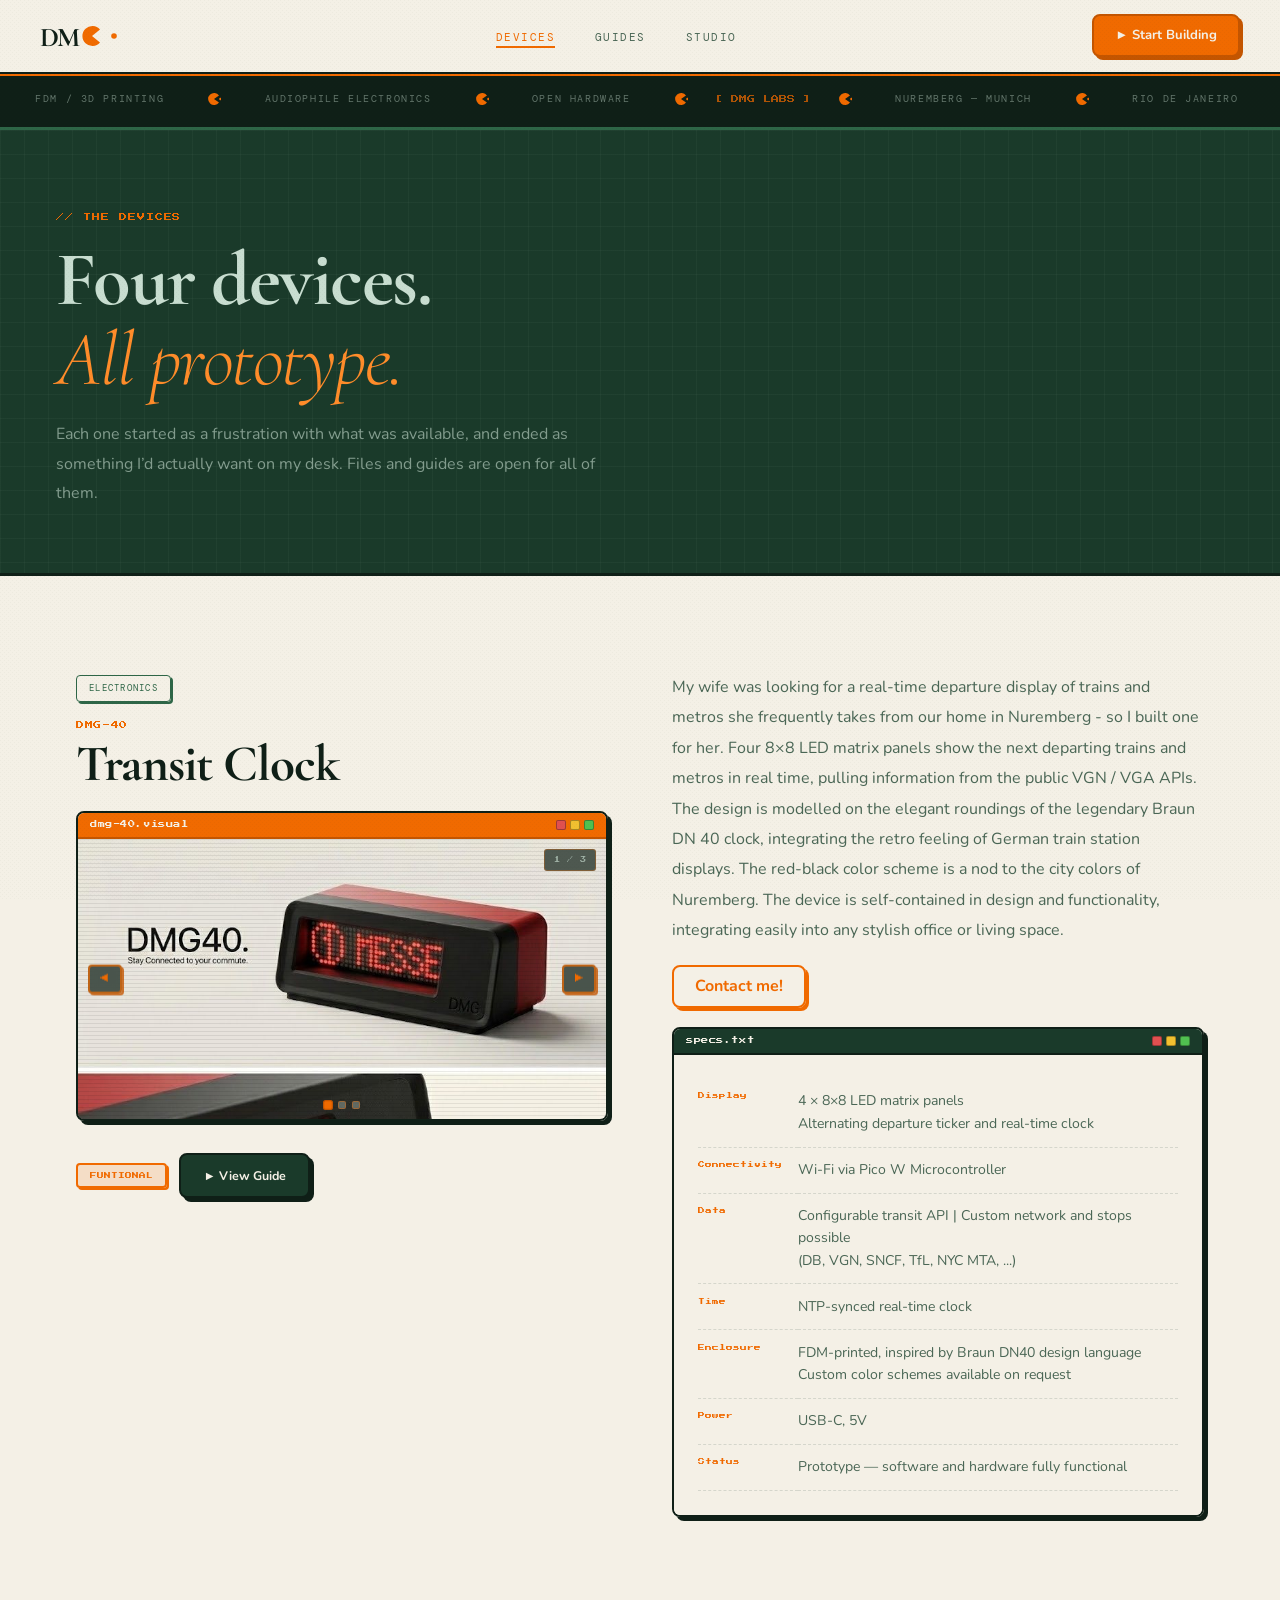
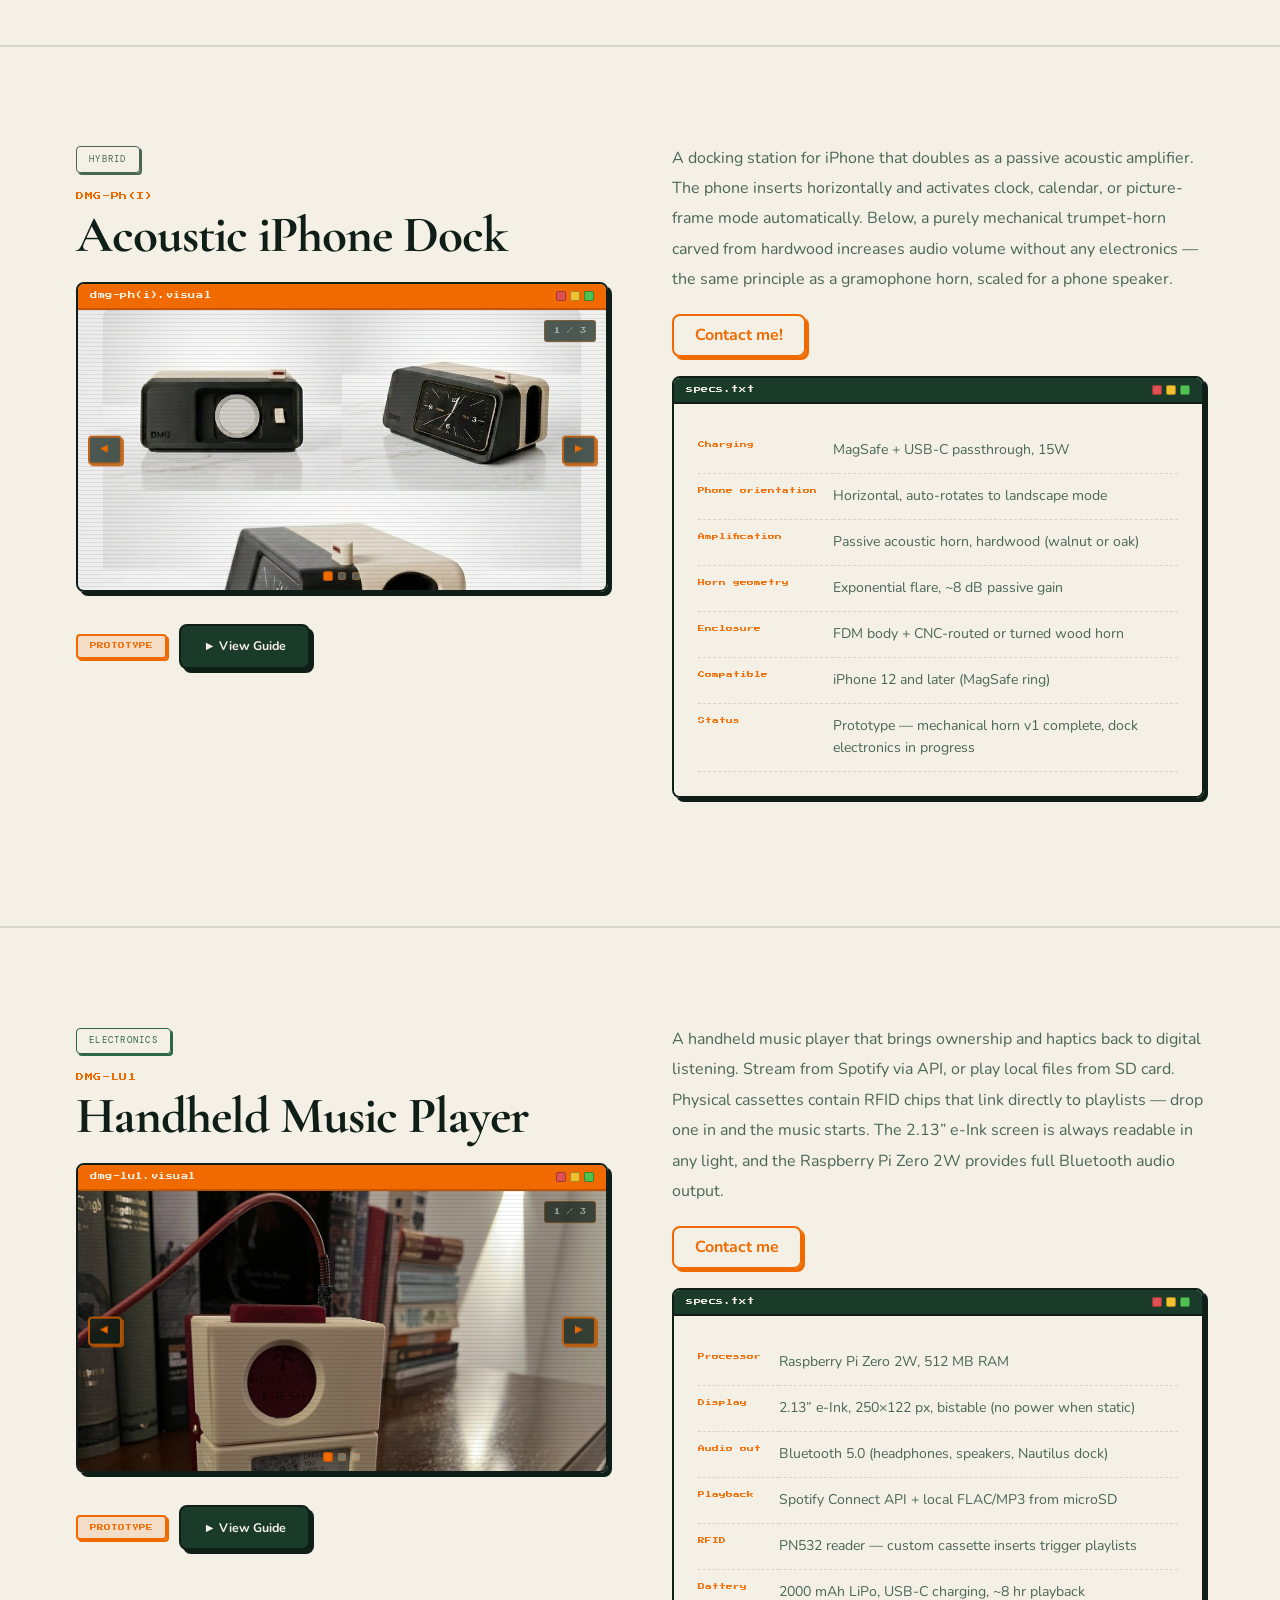
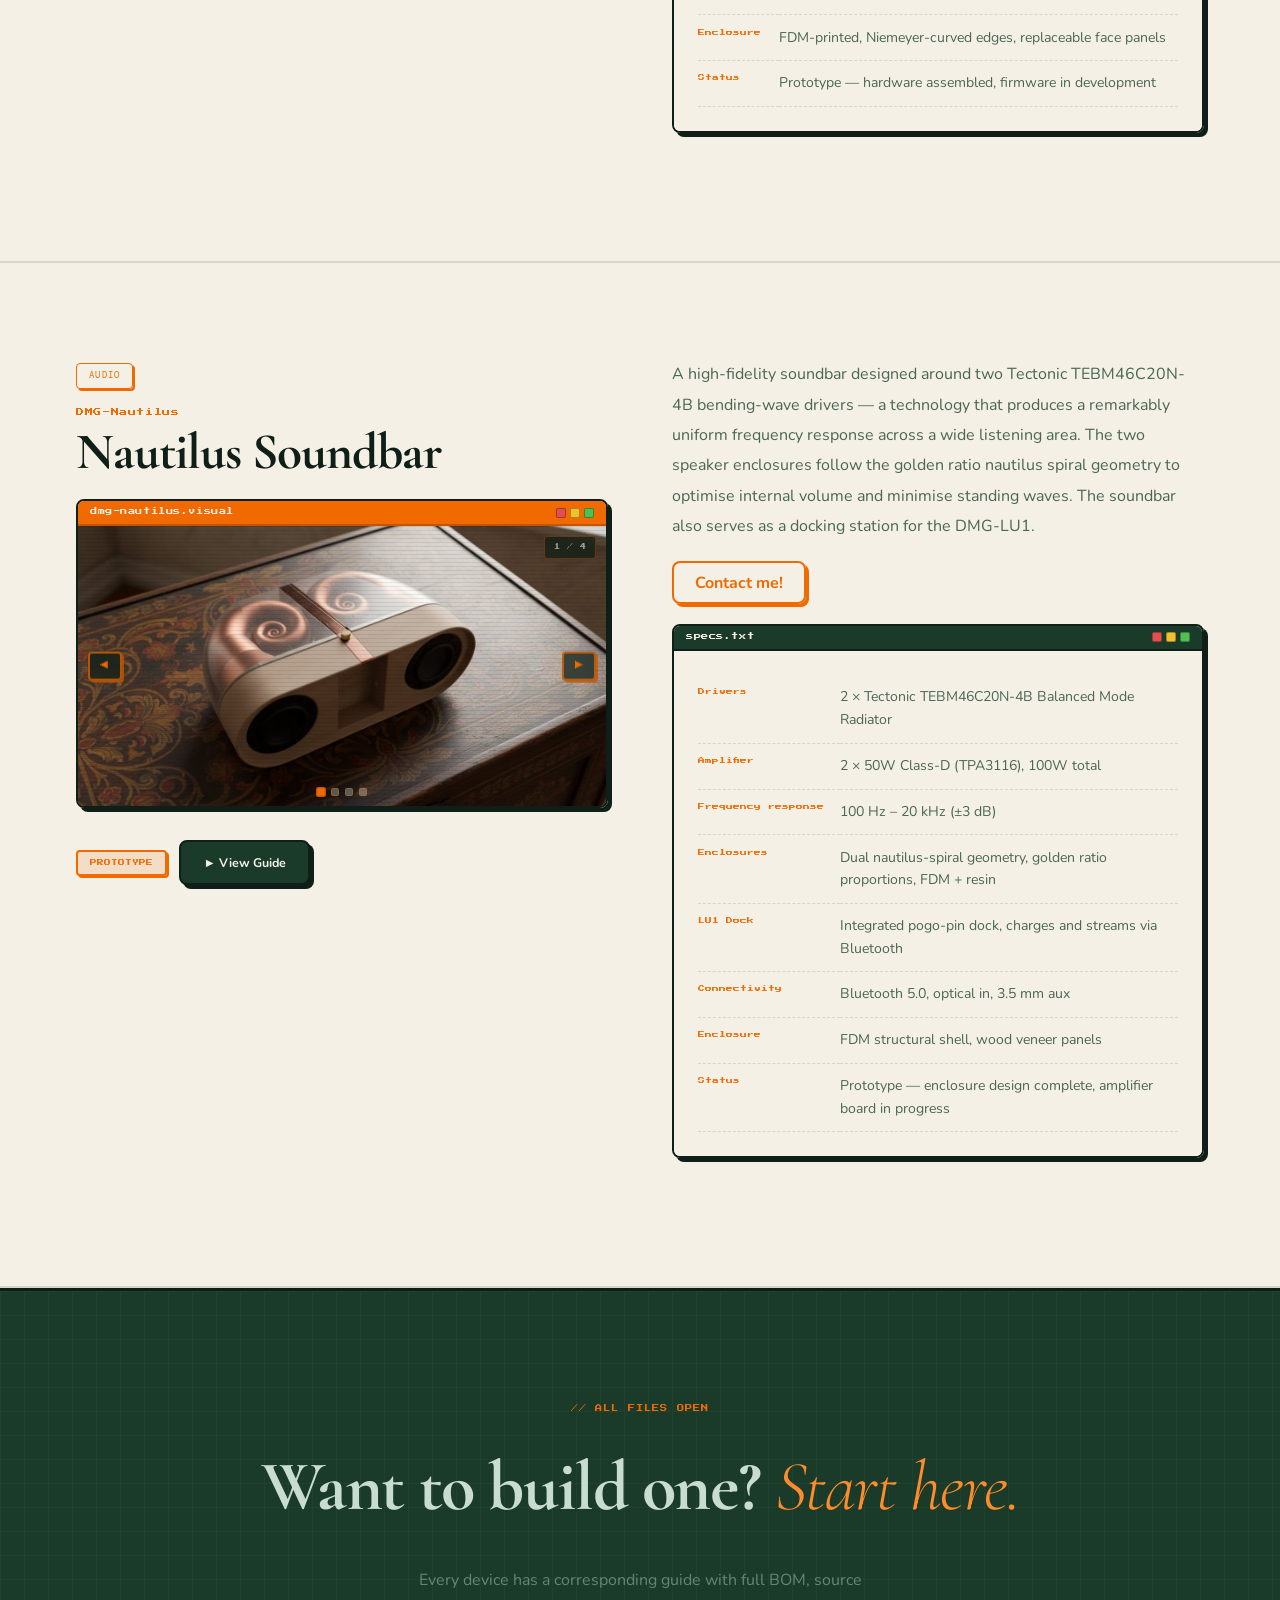
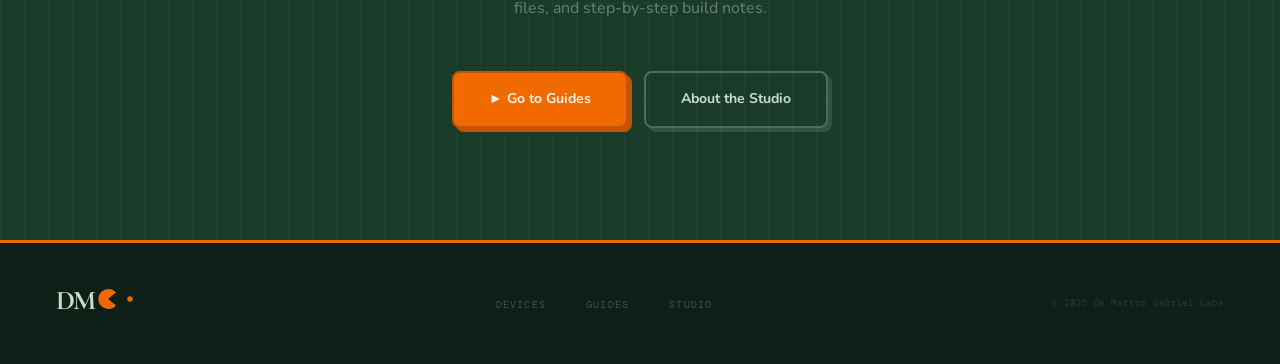
==== devices.html @ 22d8080e "Lightbox navigation for images and contact me button." ====
<!DOCTYPE html>
<html lang="en">
<head>
<meta charset="UTF-8"/><meta name="viewport" content="width=device-width,initial-scale=1.0"/>
<title>DMG Labs — Devices</title>
<style>
@import url('https://fonts.googleapis.com/css2?family=Cormorant+Garamond:ital,wght@0,300;0,600;0,700;1,300;1,600&family=DM+Mono:wght@300;400&family=Nunito:wght@400;600;700&family=Press+Start+2P&display=swap');
:root{
  --forest:#1a3a2a;--forest-mid:#234d38;--forest-lt:#2e6647;
  --moss:#4a7c59;--sage:#7aab8a;--mist:#c8ddd0;
  --cream:#f4f0e6;--parchment:#ede7d9;
  --orange:#f06a00;--orange-lt:#ff8c2a;--orange-dk:#c45500;--orange-dim:rgba(240,106,0,0.14);
  --ink:#0f1f17;--ink-soft:#1a2e22;
  --text-main:#1a2e22;--text-soft:#4a6655;--text-faint:#8aaa95;
  --border:rgba(26,58,42,0.14);--border-g:rgba(74,124,89,0.28);
}
*,*::before,*::after{box-sizing:border-box;margin:0;padding:0}
html{scroll-behavior:smooth}
body{background:var(--cream);color:var(--text-main);font-family:'Nunito',sans-serif;font-weight:400;line-height:1.75;overflow-x:hidden}
body::before{content:'';position:fixed;inset:0;background-image:url("data:image/svg+xml,%3Csvg xmlns='http://www.w3.org/2000/svg' width='4' height='4'%3E%3Crect x='0' y='0' width='1' height='1' fill='%231a3a2a' opacity='0.03'/%3E%3Crect x='2' y='2' width='1' height='1' fill='%231a3a2a' opacity='0.03'/%3E%3C/svg%3E");pointer-events:none;z-index:999}
h1,h2,h3,h4{font-family:'Cormorant Garamond',serif;font-weight:700;line-height:1.05;letter-spacing:-0.02em}
/* NAV */
nav{position:fixed;top:0;left:0;right:0;z-index:200;display:flex;align-items:center;justify-content:space-between;padding:0.9rem 2.5rem;background:var(--cream);border-bottom:2px solid var(--ink);box-shadow:0 2px 0 0 var(--orange)}
.nav-logo{display:flex;align-items:center;text-decoration:none}
.nav-links{display:flex;gap:2.5rem;list-style:none}
.nav-links a{font-family:'DM Mono',monospace;font-size:0.66rem;letter-spacing:0.14em;text-transform:uppercase;color:var(--text-soft);text-decoration:none;transition:color 0.15s;position:relative}
.nav-links a:hover,.nav-links a.active{color:var(--orange)}
.nav-links a::after{content:'';position:absolute;left:0;bottom:-4px;right:0;height:2px;background:var(--orange);transform:scaleX(0);transform-origin:left;transition:transform 0.15s}
.nav-links a:hover::after,.nav-links a.active::after{transform:scaleX(1)}
.nav-cta{font-family:'Nunito',sans-serif;font-size:0.82rem;font-weight:700;color:var(--cream);background:var(--orange);padding:0.5rem 1.3rem;text-decoration:none;border-radius:8px;border:2px solid var(--orange-dk);box-shadow:3px 3px 0 var(--orange-dk);transition:transform 0.1s,box-shadow 0.1s;display:inline-block}
.nav-cta:hover{transform:translate(2px,2px);box-shadow:1px 1px 0 var(--orange-dk)}
/* TICKER */
.ticker-wrap{background:var(--ink);overflow:hidden;padding:1.2rem 0;border-top:3px solid var(--orange);border-bottom:3px solid var(--forest-lt);margin-top:68px;position:relative;z-index:10}
.ticker-track{display:flex;animation:ticker 44s linear infinite;white-space:nowrap}
.ticker-item{font-family:'DM Mono',monospace;font-size:0.62rem;letter-spacing:0.16em;text-transform:uppercase;color:rgba(200,221,208,0.45);padding:0 2.2rem}
.ticker-pac{display:inline-flex;align-items:center;padding:0 0.5rem;vertical-align:middle}
.ticker-pixel{font-family:'Press Start 2P',monospace;font-size:0.5rem;color:var(--orange);padding:0.1rem 1.2rem 0rem 1.2rem;opacity:0.7}
@keyframes ticker{from{transform:translateX(0)}to{transform:translateX(-50%)}}
/* BUTTONS */
.btn-primary{font-family:'Nunito',sans-serif;font-size:0.88rem;font-weight:700;color:var(--cream);background:var(--forest);padding:0.85rem 2rem;text-decoration:none;border-radius:8px;border:2px solid var(--ink);box-shadow:4px 4px 0 var(--ink);transition:transform 0.1s,box-shadow 0.1s;display:inline-block}
.btn-primary:hover{transform:translate(2px,2px);box-shadow:2px 2px 0 var(--ink)}
.btn-ghost{font-family:'Nunito',sans-serif;font-size:0.88rem;font-weight:700;color:var(--forest);background:transparent;padding:0.83rem 2rem;text-decoration:none;border-radius:8px;border:2px solid var(--forest);box-shadow:4px 4px 0 var(--forest);transition:transform 0.1s,box-shadow 0.1s;display:inline-block}
.btn-ghost:hover{transform:translate(2px,2px);box-shadow:2px 2px 0 var(--forest)}
.btn-orange{font-family:'Nunito',sans-serif;font-size:0.88rem;font-weight:700;color:var(--cream);background:var(--orange);padding:0.88rem 2.2rem;text-decoration:none;display:inline-block;border-radius:8px;border:2px solid var(--orange-dk);box-shadow:4px 4px 0 var(--orange-dk);transition:transform 0.1s,box-shadow 0.1s}
.btn-orange:hover{transform:translate(2px,2px);box-shadow:2px 2px 0 var(--orange-dk)}
.btn-ghost-light{font-family:'Nunito',sans-serif;font-size:0.88rem;font-weight:700;color:var(--mist);background:transparent;border:2px solid rgba(200,221,208,0.3);padding:0.88rem 2.2rem;text-decoration:none;display:inline-block;border-radius:8px;box-shadow:4px 4px 0 rgba(200,221,208,0.15);transition:transform 0.1s,box-shadow 0.1s,border-color 0.15s}
.btn-ghost-light:hover{border-color:var(--orange-lt);color:var(--orange-lt);transform:translate(2px,2px)}
/* BADGES */
.pixel-badge{font-family:'Press Start 2P',monospace;font-size:0.5rem;line-height:1.8;color:var(--cream);background:var(--orange);padding:0.35rem 0.75rem;border-radius:4px;border:2px solid var(--orange-dk);box-shadow:2px 2px 0 var(--orange-dk)}
.pixel-badge-green{font-family:'Press Start 2P',monospace;font-size:0.5rem;line-height:1.8;color:var(--cream);background:var(--forest);padding:0.35rem 0.75rem;border-radius:4px;border:2px solid var(--ink);box-shadow:2px 2px 0 var(--ink)}
/* RETRO WINDOW */
.retro-window{border:2px solid var(--ink);border-radius:8px;overflow:hidden;box-shadow:4px 4px 0 var(--ink)}
.retro-titlebar{background:var(--orange);padding:0.35rem 0.75rem;display:flex;align-items:center;justify-content:space-between;border-bottom:2px solid var(--orange-dk)}
.retro-titlebar-green{background:var(--forest);border-bottom:2px solid var(--ink)}
.retro-titlebar-title{font-family:'Press Start 2P',monospace;font-size:0.45rem;color:var(--cream);letter-spacing:0.08em}
.retro-window-btns{display:flex;gap:4px}
.retro-wbtn{width:10px;height:10px;border-radius:2px;border:1.5px solid rgba(0,0,0,0.3)}
.retro-wbtn-r{background:#e05050}.retro-wbtn-y{background:#f0c030}.retro-wbtn-g{background:#50c050}
.retro-window-body{padding:1.5rem;background:var(--cream)}
.retro-window-body-dark{padding:1.5rem;background:var(--ink)}
/* SECTION */
.section-inner{max-width:1240px;margin:0 auto;padding:6rem 3.5rem}
.section-label{font-family:'Press Start 2P',monospace;font-size:0.5rem;letter-spacing:0.12em;text-transform:uppercase;color:var(--orange);margin-bottom:1rem}
.section-title{font-size:clamp(3rem,5vw,5.5rem);color:var(--ink)}
.section-header{display:flex;align-items:flex-end;justify-content:space-between;margin-bottom:3.5rem}
/* PRODUCT CARD */
.product-card{background:#fff;padding:0;border-radius:10px;overflow:hidden;text-decoration:none;color:inherit;display:flex;flex-direction:column;border:2px solid var(--ink);box-shadow:4px 4px 0 var(--ink);transition:transform 0.1s,box-shadow 0.1s}
.product-card:hover{transform:translate(2px,2px);box-shadow:2px 2px 0 var(--ink)}
.product-card:hover .product-arrow{color:var(--orange)}
.product-card-header{background:var(--parchment);padding:0.5rem 1.2rem;display:flex;align-items:center;justify-content:space-between;border-bottom:2px solid var(--ink)}
.product-card-title-bar{font-family:'Press Start 2P',monospace;font-size:0.4rem;color:var(--text-soft);letter-spacing:0.08em}
.product-card-body{padding:1.8rem;flex:1;display:flex;flex-direction:column}
.product-tag{font-family:'DM Mono',monospace;font-size:0.56rem;letter-spacing:0.14em;text-transform:uppercase;padding:0.28rem 0.75rem;border-radius:4px;border:1.5px solid currentColor;display:inline-block;margin-bottom:1.4rem;box-shadow:2px 2px 0 currentColor}
.tag-fdm{color:var(--moss)}.tag-elec{color:var(--forest-lt)}.tag-audio{color:var(--orange)}.tag-hybrid{color:var(--text-soft)}
.product-visual{width:100%;height:150px;margin-bottom:1.4rem;display:flex;align-items:center;justify-content:center;border-radius:6px;overflow:hidden;position:relative}
.product-visual::after{content:'';position:absolute;inset:0;background:repeating-linear-gradient(0deg,transparent,transparent 3px,rgba(0,0,0,0.04) 3px,rgba(0,0,0,0.04) 4px);pointer-events:none}
.vis-dark{background:rgba(0,0,0,0.2)}.vis-light{background:rgba(74,124,89,0.06)}
.product-model{font-family:'Press Start 2P',monospace;font-size:0.42rem;color:var(--orange);margin-bottom:0.5rem;letter-spacing:0.08em}
.product-name{font-size:1.9rem;margin-bottom:0.4rem}
.product-desc{font-size:0.88rem;color:var(--text-soft);line-height:1.75;margin-bottom:1.4rem;flex:1}
.product-footer{display:flex;align-items:center;justify-content:space-between;padding-top:1rem;border-top:1px dashed var(--border)}
.product-status{font-family:'DM Mono',monospace;font-size:0.56rem;letter-spacing:0.12em;text-transform:uppercase;color:var(--text-faint)}
.product-arrow{font-size:1rem;color:var(--forest);transition:color 0.15s}
/* SP BAND */
.sp-band{background:var(--forest-mid);padding:4rem 3.5rem;display:grid;grid-template-columns:1fr 1fr;gap:3rem;align-items:center;border-top:3px solid var(--ink);border-bottom:3px solid var(--ink)}
.sp-pull{font-family:'Cormorant Garamond',serif;font-size:clamp(1.9rem,3.2vw,3.1rem);font-weight:700;color:var(--mist);line-height:1.15}
.sp-pull em{color:var(--orange-lt);font-style:italic;font-weight:300}
.sp-body{font-size:0.97rem;color:rgba(200,221,208,0.62);line-height:1.9}
/* CTA */
.cta-section{background:var(--forest);padding:7rem 3.5rem;text-align:center;position:relative;overflow:hidden;border-top:3px solid var(--ink)}
.cta-section::before{content:'';position:absolute;inset:0;pointer-events:none;background-image:linear-gradient(rgba(200,221,208,0.04) 1px,transparent 1px),linear-gradient(90deg,rgba(200,221,208,0.04) 1px,transparent 1px);background-size:24px 24px}
.cta-eyebrow{font-family:'Press Start 2P',monospace;font-size:0.45rem;letter-spacing:0.16em;text-transform:uppercase;color:var(--orange);margin-bottom:2rem;position:relative;z-index:1}
.cta-title{font-family:'Cormorant Garamond',serif;font-size:clamp(2.8rem,5.5vw,6rem);font-weight:700;color:var(--mist);line-height:1.1;max-width:820px;margin:0 auto 2.5rem;position:relative;z-index:1}
.cta-title em{color:var(--orange-lt);font-style:italic;font-weight:300}
.cta-sub{font-size:1rem;color:rgba(200,221,208,0.45);max-width:480px;margin:0 auto 3rem;line-height:1.8;position:relative;z-index:1}
.cta-actions{display:flex;gap:1rem;justify-content:center;flex-wrap:wrap;position:relative;z-index:1}
/* FOOTER */
footer{background:var(--ink);border-top:3px solid var(--orange);padding:2.5rem 3.5rem;display:flex;align-items:center;justify-content:space-between;gap:2rem}
.footer-links{display:flex;gap:2.5rem;list-style:none}
.footer-links a{font-family:'DM Mono',monospace;font-size:0.62rem;letter-spacing:0.12em;text-transform:uppercase;color:rgba(200,221,208,0.28);text-decoration:none;transition:color 0.15s}
.footer-links a:hover{color:var(--orange)}
.footer-copy{font-family:'DM Mono',monospace;font-size:0.58rem;letter-spacing:0.1em;color:rgba(200,221,208,0.15)}
/* REVEAL */
.reveal{opacity:0;transform:translateY(20px);transition:opacity 0.7s ease,transform 0.7s ease}
.reveal.visible{opacity:1;transform:none}
.reveal-delay-1{transition-delay:0.1s}.reveal-delay-2{transition-delay:0.2s}.reveal-delay-3{transition-delay:0.3s}.reveal-delay-4{transition-delay:0.4s}
/* BLINK */
@keyframes blink{0%,100%{opacity:1}50%{opacity:0}}
@keyframes pulse-bar{0%,100%{width:65%}50%{width:80%}}
/* RESPONSIVE */
@media(max-width:960px){
  nav{padding:0.9rem 1.5rem}.nav-links{display:none}
  .section-inner{padding:4.5rem 1.5rem}
  footer{flex-direction:column;gap:1.5rem;text-align:center}
  .sp-band{grid-template-columns:1fr}.cta-section{padding:5rem 1.5rem}
}
</style>
<style>
/* ── IMAGE CAROUSEL ─────────────────────────────────── */
.img-carousel{position:relative;overflow:hidden;user-select:none;background:#0f1f17}
.img-carousel__track{display:flex;transition:transform 0.38s cubic-bezier(0.4,0,0.2,1);will-change:transform;height:280px}
.img-carousel__slide{flex:0 0 100%;height:280px;position:relative;overflow:hidden;cursor:pointer}
.img-carousel__slide img{width:100%;height:100%;object-fit:cover;display:block;-webkit-user-drag:none;user-select:none}
.img-carousel__scanline{position:absolute;inset:0;background:repeating-linear-gradient(0deg,transparent,transparent 3px,rgba(0,0,0,0.08) 3px,rgba(0,0,0,0.08) 4px);pointer-events:none;z-index:2}

/* arrow buttons */
.img-carousel__btn{
  position:absolute;top:50%;transform:translateY(-50%);
  z-index:10;cursor:pointer;
  background:rgba(15,31,23,0.72);
  border:2px solid rgba(240,106,0,0.7);
  color:#f06a00;
  font-family:'Press Start 2P',monospace;font-size:0.55rem;
  padding:0.5rem 0.65rem;line-height:1;
  border-radius:4px;
  box-shadow:2px 2px 0 rgba(196,85,0,0.8);
  transition:background 0.15s,transform 0.1s,box-shadow 0.1s;
  backdrop-filter:blur(4px);
}
.img-carousel__btn:hover{background:rgba(240,106,0,0.25);transform:translateY(-50%) translate(-1px,-1px);box-shadow:3px 3px 0 rgba(196,85,0,0.8)}
.img-carousel__btn:active{transform:translateY(-50%) translate(2px,2px);box-shadow:none}
.img-carousel__btn--prev{left:10px}
.img-carousel__btn--next{right:10px}
.img-carousel__btn[disabled]{opacity:0.25;cursor:default;pointer-events:none}

/* dots */
.img-carousel__dots{
  position:absolute;bottom:10px;left:50%;transform:translateX(-50%);
  display:flex;gap:6px;z-index:10;
}
.img-carousel__dot{
  width:8px;height:8px;border-radius:2px;
  background:rgba(200,221,208,0.35);
  border:1.5px solid rgba(240,106,0,0.4);
  cursor:pointer;
  transition:background 0.15s,border-color 0.15s,transform 0.15s;
}
.img-carousel__dot.active{background:#f06a00;border-color:#c45500;transform:scale(1.25)}

/* counter badge */
.img-carousel__counter{
  position:absolute;top:10px;right:10px;z-index:10;
  font-family:'Press Start 2P',monospace;font-size:0.38rem;
  color:rgba(200,221,208,0.7);
  background:rgba(15,31,23,0.7);
  padding:0.3rem 0.55rem;border-radius:3px;
  border:1px solid rgba(240,106,0,0.3);
  backdrop-filter:blur(4px);letter-spacing:0.08em;
}

/* add-image placeholder slide */
.img-carousel__slide--placeholder{
  background:rgba(26,58,42,0.25);
  display:flex;flex-direction:column;align-items:center;justify-content:center;gap:0.75rem;
}
.img-carousel__slide--placeholder p{
  font-family:'Press Start 2P',monospace;font-size:0.4rem;
  color:rgba(200,221,208,0.4);letter-spacing:0.1em;text-align:center;line-height:2;
}
</style>
<style>
/* lightbox styles replaced */
</style>
<style>
/* ── LIGHTBOX v2 ──────────────────────────────────── */
#lb{
  display:none;position:fixed;inset:0;z-index:9000;
  background:rgba(7,18,8,0.93);
  align-items:center;justify-content:center;
  backdrop-filter:blur(8px);
  -webkit-backdrop-filter:blur(8px);
  cursor:pointer;
}
#lb.on{display:flex}
#lb-img{
  max-width:90vw;max-height:88vh;
  object-fit:contain;
  border:3px solid #f06a00;
  border-radius:8px;
  box-shadow:0 0 0 1px #c45500, 8px 8px 0 #0f1f17;
  cursor:default;
  animation:lb-pop 0.2s cubic-bezier(0.2,0,0,1.2) both;
  display:block;
}
@keyframes lb-pop{from{transform:scale(0.9);opacity:0}to{transform:scale(1);opacity:1}}
#lb-close{
  position:fixed;top:1rem;right:1.2rem;
  font-family:'Press Start 2P',monospace;font-size:0.55rem;
  color:#f06a00;background:#0f1f17;
  border:2px solid #f06a00;border-radius:4px;
  padding:0.45rem 0.8rem;cursor:pointer;
  box-shadow:2px 2px 0 #c45500;
  letter-spacing:0.08em;line-height:1;
  z-index:9001;
}
#lb-close:hover{background:#1a3a2a}
#lb-esc{
  position:fixed;bottom:1.2rem;left:50%;transform:translateX(-50%);
  font-family:'Press Start 2P',monospace;font-size:0.4rem;
  color:rgba(200,221,208,0.35);letter-spacing:0.1em;
  pointer-events:none;z-index:9001;
}
/* zoom cursor on all carousel slides */
.img-carousel__slide img{cursor:zoom-in}

/* ── LIGHTBOX NAVIGATION ── */
#lb-prev,#lb-next{
  position:fixed;top:50%;transform:translateY(-50%);
  z-index:9002;cursor:pointer;
  background:rgba(15,31,23,0.82);
  border:2px solid rgba(240,106,0,0.7);
  color:#f06a00;
  font-family:'Press Start 2P',monospace;font-size:0.6rem;
  padding:0.6rem 0.8rem;line-height:1;
  border-radius:4px;
  box-shadow:2px 2px 0 rgba(196,85,0,0.8);
  transition:background 0.15s,box-shadow 0.1s;
  backdrop-filter:blur(4px);
  -webkit-backdrop-filter:blur(4px);
}
#lb-prev{left:1.2rem}
#lb-next{right:1.2rem}
#lb-prev:hover,#lb-next:hover{background:rgba(240,106,0,0.25);box-shadow:3px 3px 0 rgba(196,85,0,0.8)}
#lb-prev[hidden],#lb-next[hidden]{display:none}
#lb-counter{
  position:fixed;bottom:3.2rem;left:50%;transform:translateX(-50%);
  font-family:'Press Start 2P',monospace;font-size:0.38rem;
  color:rgba(200,221,208,0.55);
  background:rgba(15,31,23,0.7);
  padding:0.3rem 0.6rem;border-radius:3px;
  border:1px solid rgba(240,106,0,0.3);
  z-index:9002;pointer-events:none;letter-spacing:0.1em;
}

/* ── CONTACT MODAL ── */
#contact-modal{
  display:none;position:fixed;inset:0;z-index:8000;
  background:rgba(7,18,8,0.88);
  align-items:center;justify-content:center;
  backdrop-filter:blur(6px);
  -webkit-backdrop-filter:blur(6px);
  cursor:pointer;
}
#contact-modal.on{display:flex}
.contact-modal-box{
  cursor:default;
  background:var(--cream);
  border:2px solid var(--ink);
  border-radius:10px;
  box-shadow:6px 6px 0 var(--ink);
  width:min(480px,92vw);
  overflow:hidden;
  animation:lb-pop 0.2s cubic-bezier(0.2,0,0,1.2) both;
}
.contact-modal-titlebar{
  background:var(--orange);
  padding:0.4rem 0.9rem;
  display:flex;align-items:center;justify-content:space-between;
  border-bottom:2px solid var(--orange-dk);
}
.contact-modal-title{
  font-family:'Press Start 2P',monospace;font-size:0.45rem;
  color:var(--cream);letter-spacing:0.08em;
}
.contact-modal-close{
  font-family:'Press Start 2P',monospace;font-size:0.5rem;
  color:var(--cream);background:none;border:none;cursor:pointer;
  line-height:1;padding:0.1rem 0.3rem;
  opacity:0.8;transition:opacity 0.15s;
}
.contact-modal-close:hover{opacity:1}
.contact-modal-body{padding:2rem 2rem 1.75rem}
.contact-modal-body label{
  display:block;
  font-family:'Press Start 2P',monospace;font-size:0.42rem;
  color:var(--orange);letter-spacing:0.08em;
  margin-bottom:0.45rem;margin-top:1.2rem;
}
.contact-modal-body label:first-child{margin-top:0}
.contact-modal-body input,
.contact-modal-body textarea{
  width:100%;
  font-family:'Nunito',sans-serif;font-size:0.9rem;
  color:var(--text-main);background:#fff;
  border:2px solid var(--border-g);
  border-radius:6px;
  padding:0.6rem 0.85rem;
  box-shadow:2px 2px 0 var(--border);
  transition:border-color 0.15s,box-shadow 0.15s;
  resize:none;
  outline:none;
}
.contact-modal-body input:focus,
.contact-modal-body textarea:focus{
  border-color:var(--orange);
  box-shadow:2px 2px 0 var(--orange-dk);
}
.contact-modal-body textarea{height:110px;line-height:1.65}
.contact-modal-actions{
  display:flex;justify-content:flex-end;
  margin-top:1.6rem;padding-top:1.2rem;
  border-top:1px dashed var(--border);
}
.contact-send-btn{
  font-family:'Nunito',sans-serif;font-size:0.88rem;font-weight:700;
  color:var(--cream);background:var(--orange);
  padding:0.7rem 1.8rem;
  border:2px solid var(--orange-dk);
  border-radius:8px;
  box-shadow:3px 3px 0 var(--orange-dk);
  cursor:pointer;
  transition:transform 0.1s,box-shadow 0.1s;
}
.contact-send-btn:hover{transform:translate(2px,2px);box-shadow:1px 1px 0 var(--orange-dk)}
.contact-me-btn{
  font-family:'Nunito',sans-serif;font-size:1rem;font-weight:700;
  color:var(--orange);
  background:transparent;
  padding:0.55rem 1.3rem;
  border:2px solid var(--orange);
  border-radius:8px;
  box-shadow:3px 3px 0 var(--orange);
  cursor:pointer;
  transition:transform 0.1s,box-shadow 0.1s;
  display:inline-block;
  margin-top:0.6rem;
  margin-bottom:1.2rem;
  text-decoration:none;
}
.contact-me-btn:hover{transform:translate(2px,2px);box-shadow:1px 1px 0 var(--orange-dk)}
.description-paragraph{
  font-size:1rem;
  color:var(--text-soft);
  line-height:1.9;
  margin-bottom:0.6rem
}
</style>
</head>
<body>

<nav>
  <a href="index.html" class="nav-logo" aria-label="DMG Labs">
    <svg width="100" height="32" viewBox="0 0 100 32" fill="none">
      <text x="0" y="26" font-family="Cormorant Garamond,Georgia,serif" font-size="27" font-weight="700" fill="#0f1f17">D</text>
      <text x="17" y="26" font-family="Cormorant Garamond,Georgia,serif" font-size="27" font-weight="700" fill="#0f1f17">M</text>
      <path d="M52,16 L60,9.5 A10,10 0 1,0 60,22.5 Z" fill="#f06a00"/>
      <circle cx="74" cy="16" r="2.8" fill="#f06a00"/>
    </svg>
  </a>
  <ul class="nav-links"><li><a href="devices.html" >Devices</a></li>
<li><a href="guides.html" >Guides</a></li>
<li><a href="studio.html" >Studio</a></li></ul>
  <a href="guides.html" class="nav-cta">&#9658; Start Building</a>
</nav>
<div class="ticker-wrap"><div class="ticker-track"><span class="ticker-item">FDM / 3D Printing</span><span class="ticker-pac"><svg width="14" height="14" viewBox="0 0 14 10"><path d="M7,5 L12,1.5 A6,6 0 1,0 12,8.5 Z" fill="#f06a00"/><circle cx="13.5" cy="5" r="1.3" fill="#f06a00"/></svg></span><span class="ticker-item">Audiophile Electronics</span><span class="ticker-pac"><svg width="14" height="14" viewBox="0 0 14 10"><path d="M7,5 L12,1.5 A6,6 0 1,0 12,8.5 Z" fill="#f06a00"/><circle cx="13.5" cy="5" r="1.3" fill="#f06a00"/></svg></span><span class="ticker-item">Open Hardware</span><span class="ticker-pac"><svg width="14" height="14" viewBox="0 0 14 10"><path d="M7,5 L12,1.5 A6,6 0 1,0 12,8.5 Z" fill="#f06a00"/><circle cx="13.5" cy="5" r="1.3" fill="#f06a00"/></svg></span><span class="ticker-pixel">[ DMG LABS ]</span><span class="ticker-pac"><svg width="14" height="14" viewBox="0 0 14 10"><path d="M7,5 L12,1.5 A6,6 0 1,0 12,8.5 Z" fill="#f06a00"/><circle cx="13.5" cy="5" r="1.3" fill="#f06a00"/></svg></span><span class="ticker-item">Nuremberg — Munich</span><span class="ticker-pac"><svg width="14" height="14" viewBox="0 0 14 10"><path d="M7,5 L12,1.5 A6,6 0 1,0 12,8.5 Z" fill="#f06a00"/><circle cx="13.5" cy="5" r="1.3" fill="#f06a00"/></svg></span><span class="ticker-item">Rio de Janeiro</span><span class="ticker-pac"><svg width="14" height="14" viewBox="0 0 14 10"><path d="M7,5 L12,1.5 A6,6 0 1,0 12,8.5 Z" fill="#f06a00"/><circle cx="13.5" cy="5" r="1.3" fill="#f06a00"/></svg></span><span class="ticker-item">Paris</span><span class="ticker-pac"><svg width="14" height="14" viewBox="0 0 14 10"><path d="M7,5 L12,1.5 A6,6 0 1,0 12,8.5 Z" fill="#f06a00"/><circle cx="13.5" cy="5" r="1.3" fill="#f06a00"/></svg></span><span class="ticker-pixel">[ DMG LABS ]</span><span class="ticker-pac"><svg width="14" height="14" viewBox="0 0 14 10"><path d="M7,5 L12,1.5 A6,6 0 1,0 12,8.5 Z" fill="#f06a00"/><circle cx="13.5" cy="5" r="1.3" fill="#f06a00"/></svg></span><span class="ticker-item">Community Builds</span><span class="ticker-pac"><svg width="14" height="14" viewBox="0 0 14 10"><path d="M7,5 L12,1.5 A6,6 0 1,0 12,8.5 Z" fill="#f06a00"/><circle cx="13.5" cy="5" r="1.3" fill="#f06a00"/></svg></span><span class="ticker-item">Retro-Futurist Design</span><span class="ticker-pac"><svg width="14" height="14" viewBox="0 0 14 10"><path d="M7,5 L12,1.5 A6,6 0 1,0 12,8.5 Z" fill="#f06a00"/><circle cx="13.5" cy="5" r="1.3" fill="#f06a00"/></svg></span><span class="ticker-item">FDM / 3D Printing</span><span class="ticker-pac"><svg width="14" height="14" viewBox="0 0 14 10"><path d="M7,5 L12,1.5 A6,6 0 1,0 12,8.5 Z" fill="#f06a00"/><circle cx="13.5" cy="5" r="1.3" fill="#f06a00"/></svg></span><span class="ticker-item">Audiophile Electronics</span><span class="ticker-pac"><svg width="14" height="14" viewBox="0 0 14 10"><path d="M7,5 L12,1.5 A6,6 0 1,0 12,8.5 Z" fill="#f06a00"/><circle cx="13.5" cy="5" r="1.3" fill="#f06a00"/></svg></span><span class="ticker-item">Open Hardware</span><span class="ticker-pac"><svg width="14" height="14" viewBox="0 0 14 10"><path d="M7,5 L12,1.5 A6,6 0 1,0 12,8.5 Z" fill="#f06a00"/><circle cx="13.5" cy="5" r="1.3" fill="#f06a00"/></svg></span><span class="ticker-pixel">[ DMG LABS ]</span><span class="ticker-pac"><svg width="14" height="14" viewBox="0 0 14 10"><path d="M7,5 L12,1.5 A6,6 0 1,0 12,8.5 Z" fill="#f06a00"/><circle cx="13.5" cy="5" r="1.3" fill="#f06a00"/></svg></span><span class="ticker-item">Nuremberg — Munich</span><span class="ticker-pac"><svg width="14" height="14" viewBox="0 0 14 10"><path d="M7,5 L12,1.5 A6,6 0 1,0 12,8.5 Z" fill="#f06a00"/><circle cx="13.5" cy="5" r="1.3" fill="#f06a00"/></svg></span><span class="ticker-item">Rio de Janeiro</span><span class="ticker-pac"><svg width="14" height="14" viewBox="0 0 14 10"><path d="M7,5 L12,1.5 A6,6 0 1,0 12,8.5 Z" fill="#f06a00"/><circle cx="13.5" cy="5" r="1.3" fill="#f06a00"/></svg></span><span class="ticker-item">Paris</span><span class="ticker-pac"><svg width="14" height="14" viewBox="0 0 14 10"><path d="M7,5 L12,1.5 A6,6 0 1,0 12,8.5 Z" fill="#f06a00"/><circle cx="13.5" cy="5" r="1.3" fill="#f06a00"/></svg></span><span class="ticker-pixel">[ DMG LABS ]</span><span class="ticker-pac"><svg width="14" height="14" viewBox="0 0 14 10"><path d="M7,5 L12,1.5 A6,6 0 1,0 12,8.5 Z" fill="#f06a00"/><circle cx="13.5" cy="5" r="1.3" fill="#f06a00"/></svg></span><span class="ticker-item">Community Builds</span><span class="ticker-pac"><svg width="14" height="14" viewBox="0 0 14 10"><path d="M7,5 L12,1.5 A6,6 0 1,0 12,8.5 Z" fill="#f06a00"/><circle cx="13.5" cy="5" r="1.3" fill="#f06a00"/></svg></span><span class="ticker-item">Retro-Futurist Design</span><span class="ticker-pac"><svg width="14" height="14" viewBox="0 0 14 10"><path d="M7,5 L12,1.5 A6,6 0 1,0 12,8.5 Z" fill="#f06a00"/><circle cx="13.5" cy="5" r="1.3" fill="#f06a00"/></svg></span></div></div>

<section style="background:var(--forest);padding:5rem 3.5rem 4rem;border-bottom:3px solid var(--ink);position:relative;overflow:hidden">
  <div style="position:absolute;inset:0;pointer-events:none;background-image:linear-gradient(rgba(200,221,208,0.04) 1px,transparent 1px),linear-gradient(90deg,rgba(200,221,208,0.04) 1px,transparent 1px);background-size:24px 24px"></div>
  <div style="max-width:1240px;margin:0 auto;position:relative;z-index:1">
    <div style="font-family:'Press Start 2P',monospace;font-size:0.5rem;color:var(--orange);margin-bottom:1rem;letter-spacing:0.12em">// THE DEVICES</div>
    <h1 style="font-family:'Cormorant Garamond',serif;font-size:clamp(3.5rem,6vw,7rem);font-weight:700;color:var(--mist);line-height:1.05;letter-spacing:-0.02em;margin-bottom:1.2rem">Four devices.<br><em style="color:var(--orange-lt);font-weight:300;font-style:italic">All prototype.</em></h1>
    <p style="font-size:1rem;color:rgba(200,221,208,0.6);max-width:560px;line-height:1.85">Each one started as a frustration with what was available, and ended as something I&#8217;d actually want on my desk. Files and guides are open for all of them.</p>
  </div>
</section>


<section id="dmg-40" style="background:var(--cream);border-bottom:2px solid var(--border)">
  <div class="section-inner">
    <div class="reveal" style="display:grid;grid-template-columns:1fr 1fr;gap:4rem;align-items:start">
      <div>
        <div style="margin-bottom:0.6rem">
          <span class="product-tag tag-elec" style="margin-bottom:0">Electronics</span>
        </div>
        <div style="font-family:'Press Start 2P',monospace;font-size:0.5rem;color:var(--orange);margin:1rem 0 0.4rem;letter-spacing:0.08em">DMG-40</div>
        <h2 style="font-family:'Cormorant Garamond',serif;font-size:clamp(2.5rem,4vw,4rem);font-weight:700;color:var(--ink);margin-bottom:1.2rem;letter-spacing:-0.02em">Transit Clock</h2>
        <div class="retro-window" style="margin-bottom:2rem">
          <div class="retro-titlebar"><span class="retro-titlebar-title">dmg-40.visual</span><div class="retro-window-btns"><div class="retro-wbtn retro-wbtn-r"></div><div class="retro-wbtn retro-wbtn-y"></div><div class="retro-wbtn retro-wbtn-g"></div></div></div>
          <div class="img-carousel" id="carousel-ph1" style="background:#1a1a14"><div class="img-carousel__track"><div class="img-carousel__slide"><img src="img/dmg40_render.jpg" alt="DMG 40 — three-view render" style="width:100%;height:100%;object-fit:cover;display:block;object-position:center top;"/><div class="img-carousel__scanline"></div></div><div class="img-carousel__slide img-carousel__slide--placeholder"><svg width="40" height="40" viewBox="0 0 40 40" fill="none"><rect x="1" y="1" width="38" height="38" rx="4" stroke="#f06a00" stroke-width="1.5" stroke-dasharray="4 3"/><line x1="1" y1="1" x2="39" y2="39" stroke="#f06a00" stroke-width="1" opacity="0.4"/><line x1="39" y1="1" x2="1" y2="39" stroke="#f06a00" stroke-width="1" opacity="0.4"/></svg><p>DROP IMAGE HERE<br>img/your-photo.jpg</p></div><div class="img-carousel__slide img-carousel__slide--placeholder"><svg width="40" height="40" viewBox="0 0 40 40" fill="none"><rect x="1" y="1" width="38" height="38" rx="4" stroke="#f06a00" stroke-width="1.5" stroke-dasharray="4 3"/><line x1="1" y1="1" x2="39" y2="39" stroke="#f06a00" stroke-width="1" opacity="0.4"/><line x1="39" y1="1" x2="1" y2="39" stroke="#f06a00" stroke-width="1" opacity="0.4"/></svg><p>DROP IMAGE HERE<br>img/your-photo.jpg</p></div></div><button class="img-carousel__btn img-carousel__btn--prev" aria-label="Previous">&#9664;</button><button class="img-carousel__btn img-carousel__btn--next" aria-label="Next">&#9654;</button><div class="img-carousel__counter">1 / 3</div><div class="img-carousel__dots"><div class="img-carousel__dot"></div><div class="img-carousel__dot"></div><div class="img-carousel__dot"></div></div></div>
        </div>
        <div style="display:flex;gap:0.75rem;align-items:center;flex-wrap:wrap">
          <span style="font-family:'Press Start 2P',monospace;font-size:0.42rem;padding:0.3rem 0.75rem;border-radius:4px;border:2px solid var(--orange);background:var(--orange-dim);color:var(--orange);box-shadow:2px 2px 0 var(--orange)">FUNTIONAL</span>
          <a href="#" class="btn-primary" style="font-size:0.78rem;padding:0.6rem 1.4rem">&#9658; View Guide</a>
        </div>
      </div>
      <div>
        <p class="description-paragraph">
          My wife was looking for a real-time departure display of trains and metros she frequently takes from our home in Nuremberg - so I built one for her. Four 8×8 LED matrix panels show the next departing trains and metros in real time, pulling information from the public VGN / VGA APIs. The design is modelled on the elegant roundings of the legendary Braun DN 40 clock, integrating the retro feeling of German train station displays. The red-black color scheme is a nod to the city colors of Nuremberg. The device is self-contained in design and functionality, integrating easily into any stylish office or living space.
        </p>
        <button class="contact-me-btn" onclick="openContact('Re: Transit Clock (DMG-40)')">Contact me!</button>
        <div class="retro-window" style="margin-bottom:2rem">
          <div class="retro-titlebar retro-titlebar-green"><span class="retro-titlebar-title">specs.txt</span><div class="retro-window-btns"><div class="retro-wbtn retro-wbtn-r"></div><div class="retro-wbtn retro-wbtn-y"></div><div class="retro-wbtn retro-wbtn-g"></div></div></div>
          <div class="retro-window-body"><table style="width:100%;border-collapse:collapse"><tr>
      <td style="font-family:'Press Start 2P',monospace;font-size:0.42rem;color:var(--orange);padding:0.7rem 1rem 0.7rem 0;white-space:nowrap;border-bottom:1px dashed var(--border);vertical-align:top">Display</td>
      <td style="font-size:0.88rem;color:var(--text-soft);padding:0.7rem 0;border-bottom:1px dashed var(--border);line-height:1.6">4 × 8×8 LED matrix panels </br> Alternating departure ticker and real-time clock</td>
    </tr><tr>
      <td style="font-family:'Press Start 2P',monospace;font-size:0.42rem;color:var(--orange);padding:0.7rem 1rem 0.7rem 0;white-space:nowrap;border-bottom:1px dashed var(--border);vertical-align:top">Connectivity</td>
      <td style="font-size:0.88rem;color:var(--text-soft);padding:0.7rem 0;border-bottom:1px dashed var(--border);line-height:1.6">Wi-Fi via Pico W Microcontroller</td>
    </tr><tr>
      <td style="font-family:'Press Start 2P',monospace;font-size:0.42rem;color:var(--orange);padding:0.7rem 1rem 0.7rem 0;white-space:nowrap;border-bottom:1px dashed var(--border);vertical-align:top">Data</td>
      <td style="font-size:0.88rem;color:var(--text-soft);padding:0.7rem 0;border-bottom:1px dashed var(--border);line-height:1.6">Configurable transit API | Custom network and stops possible </br> (DB, VGN, SNCF, TfL, NYC MTA, ...)</td>
    </tr><tr>
      <td style="font-family:'Press Start 2P',monospace;font-size:0.42rem;color:var(--orange);padding:0.7rem 1rem 0.7rem 0;white-space:nowrap;border-bottom:1px dashed var(--border);vertical-align:top">Time</td>
      <td style="font-size:0.88rem;color:var(--text-soft);padding:0.7rem 0;border-bottom:1px dashed var(--border);line-height:1.6">NTP-synced real-time clock</td>
    </tr><tr>
      <td style="font-family:'Press Start 2P',monospace;font-size:0.42rem;color:var(--orange);padding:0.7rem 1rem 0.7rem 0;white-space:nowrap;border-bottom:1px dashed var(--border);vertical-align:top">Enclosure</td>
      <td style="font-size:0.88rem;color:var(--text-soft);padding:0.7rem 0;border-bottom:1px dashed var(--border);line-height:1.6">FDM-printed, inspired by Braun DN40 design language </br> Custom color schemes available on request</td>
    </tr><tr>
      <td style="font-family:'Press Start 2P',monospace;font-size:0.42rem;color:var(--orange);padding:0.7rem 1rem 0.7rem 0;white-space:nowrap;border-bottom:1px dashed var(--border);vertical-align:top">Power</td>
      <td style="font-size:0.88rem;color:var(--text-soft);padding:0.7rem 0;border-bottom:1px dashed var(--border);line-height:1.6">USB-C, 5V</td>
    </tr><tr>
      <td style="font-family:'Press Start 2P',monospace;font-size:0.42rem;color:var(--orange);padding:0.7rem 1rem 0.7rem 0;white-space:nowrap;border-bottom:1px dashed var(--border);vertical-align:top">Status</td>
      <td style="font-size:0.88rem;color:var(--text-soft);padding:0.7rem 0;border-bottom:1px dashed var(--border);line-height:1.6">Prototype — software and hardware fully functional</td>
    </tr></table></div>
        </div>
      </div>
    </div>
  </div>
</section>


<section id="dmg-ph1" style="background:var(--cream);border-bottom:2px solid var(--border)">
  <div class="section-inner">
    <div class="reveal" style="display:grid;grid-template-columns:1fr 1fr;gap:4rem;align-items:start">
      <div>
        <div style="margin-bottom:0.6rem">
          <span class="product-tag tag-hybrid" style="margin-bottom:0">Hybrid</span>
        </div>
        <div style="font-family:'Press Start 2P',monospace;font-size:0.5rem;color:var(--orange);margin:1rem 0 0.4rem;letter-spacing:0.08em">DMG-Ph(I)</div>
        <h2 style="font-family:'Cormorant Garamond',serif;font-size:clamp(2.5rem,4vw,4rem);font-weight:700;color:var(--ink);margin-bottom:1.2rem;letter-spacing:-0.02em">Acoustic iPhone Dock</h2>
        <div class="retro-window" style="margin-bottom:2rem">
          <div class="retro-titlebar"><span class="retro-titlebar-title">dmg-ph(i).visual</span><div class="retro-window-btns"><div class="retro-wbtn retro-wbtn-r"></div><div class="retro-wbtn retro-wbtn-y"></div><div class="retro-wbtn retro-wbtn-g"></div></div></div>
          <div class="img-carousel" id="carousel-d40" style="background:#0f0505"><div class="img-carousel__track"><div class="img-carousel__slide"><img src="img/dmg_phi.jpg" alt="DMG-Ph(I) Docking Station" style="width:100%;height:100%;object-fit:cover;display:block;object-position:center 30%;"/><div class="img-carousel__scanline"></div></div><div class="img-carousel__slide img-carousel__slide--placeholder"><svg width="40" height="40" viewBox="0 0 40 40" fill="none"><rect x="1" y="1" width="38" height="38" rx="4" stroke="#f06a00" stroke-width="1.5" stroke-dasharray="4 3"/><line x1="1" y1="1" x2="39" y2="39" stroke="#f06a00" stroke-width="1" opacity="0.4"/><line x1="39" y1="1" x2="1" y2="39" stroke="#f06a00" stroke-width="1" opacity="0.4"/></svg><p>DROP IMAGE HERE<br>img/your-photo.jpg</p></div><div class="img-carousel__slide img-carousel__slide--placeholder"><svg width="40" height="40" viewBox="0 0 40 40" fill="none"><rect x="1" y="1" width="38" height="38" rx="4" stroke="#f06a00" stroke-width="1.5" stroke-dasharray="4 3"/><line x1="1" y1="1" x2="39" y2="39" stroke="#f06a00" stroke-width="1" opacity="0.4"/><line x1="39" y1="1" x2="1" y2="39" stroke="#f06a00" stroke-width="1" opacity="0.4"/></svg><p>DROP IMAGE HERE<br>img/your-photo.jpg</p></div></div><button class="img-carousel__btn img-carousel__btn--prev" aria-label="Previous">&#9664;</button><button class="img-carousel__btn img-carousel__btn--next" aria-label="Next">&#9654;</button><div class="img-carousel__counter">1 / 3</div><div class="img-carousel__dots"><div class="img-carousel__dot"></div><div class="img-carousel__dot"></div><div class="img-carousel__dot"></div></div></div>
        </div>
        <div style="display:flex;gap:0.75rem;align-items:center;flex-wrap:wrap">
          <span style="font-family:'Press Start 2P',monospace;font-size:0.42rem;padding:0.3rem 0.75rem;border-radius:4px;border:2px solid var(--orange);background:var(--orange-dim);color:var(--orange);box-shadow:2px 2px 0 var(--orange)">PROTOTYPE</span>
          <a href="#" class="btn-primary" style="font-size:0.78rem;padding:0.6rem 1.4rem">&#9658; View Guide</a>
        </div>
      </div>
      <div>
        <p class="description-paragraph">A docking station for iPhone that doubles as a passive acoustic amplifier. The phone inserts horizontally and activates clock, calendar, or picture-frame mode automatically. Below, a purely mechanical trumpet-horn carved from hardwood increases audio volume without any electronics — the same principle as a gramophone horn, scaled for a phone speaker.</p>
        <button class="contact-me-btn" onclick="openContact('Re: Acoustic iPhone Dock (DMG-Ph(I))')">Contact me!</button>
        <div class="retro-window" style="margin-bottom:2rem">
          <div class="retro-titlebar retro-titlebar-green"><span class="retro-titlebar-title">specs.txt</span><div class="retro-window-btns"><div class="retro-wbtn retro-wbtn-r"></div><div class="retro-wbtn retro-wbtn-y"></div><div class="retro-wbtn retro-wbtn-g"></div></div></div>
          <div class="retro-window-body"><table style="width:100%;border-collapse:collapse"><tr>
      <td style="font-family:'Press Start 2P',monospace;font-size:0.42rem;color:var(--orange);padding:0.7rem 1rem 0.7rem 0;white-space:nowrap;border-bottom:1px dashed var(--border);vertical-align:top">Charging</td>
      <td style="font-size:0.88rem;color:var(--text-soft);padding:0.7rem 0;border-bottom:1px dashed var(--border);line-height:1.6">MagSafe + USB-C passthrough, 15W</td>
    </tr><tr>
      <td style="font-family:'Press Start 2P',monospace;font-size:0.42rem;color:var(--orange);padding:0.7rem 1rem 0.7rem 0;white-space:nowrap;border-bottom:1px dashed var(--border);vertical-align:top">Phone orientation</td>
      <td style="font-size:0.88rem;color:var(--text-soft);padding:0.7rem 0;border-bottom:1px dashed var(--border);line-height:1.6">Horizontal, auto-rotates to landscape mode</td>
    </tr><tr>
      <td style="font-family:'Press Start 2P',monospace;font-size:0.42rem;color:var(--orange);padding:0.7rem 1rem 0.7rem 0;white-space:nowrap;border-bottom:1px dashed var(--border);vertical-align:top">Amplification</td>
      <td style="font-size:0.88rem;color:var(--text-soft);padding:0.7rem 0;border-bottom:1px dashed var(--border);line-height:1.6">Passive acoustic horn, hardwood (walnut or oak)</td>
    </tr><tr>
      <td style="font-family:'Press Start 2P',monospace;font-size:0.42rem;color:var(--orange);padding:0.7rem 1rem 0.7rem 0;white-space:nowrap;border-bottom:1px dashed var(--border);vertical-align:top">Horn geometry</td>
      <td style="font-size:0.88rem;color:var(--text-soft);padding:0.7rem 0;border-bottom:1px dashed var(--border);line-height:1.6">Exponential flare, ~8 dB passive gain</td>
    </tr><tr>
      <td style="font-family:'Press Start 2P',monospace;font-size:0.42rem;color:var(--orange);padding:0.7rem 1rem 0.7rem 0;white-space:nowrap;border-bottom:1px dashed var(--border);vertical-align:top">Enclosure</td>
      <td style="font-size:0.88rem;color:var(--text-soft);padding:0.7rem 0;border-bottom:1px dashed var(--border);line-height:1.6">FDM body + CNC-routed or turned wood horn</td>
    </tr><tr>
      <td style="font-family:'Press Start 2P',monospace;font-size:0.42rem;color:var(--orange);padding:0.7rem 1rem 0.7rem 0;white-space:nowrap;border-bottom:1px dashed var(--border);vertical-align:top">Compatible</td>
      <td style="font-size:0.88rem;color:var(--text-soft);padding:0.7rem 0;border-bottom:1px dashed var(--border);line-height:1.6">iPhone 12 and later (MagSafe ring)</td>
    </tr><tr>
      <td style="font-family:'Press Start 2P',monospace;font-size:0.42rem;color:var(--orange);padding:0.7rem 1rem 0.7rem 0;white-space:nowrap;border-bottom:1px dashed var(--border);vertical-align:top">Status</td>
      <td style="font-size:0.88rem;color:var(--text-soft);padding:0.7rem 0;border-bottom:1px dashed var(--border);line-height:1.6">Prototype — mechanical horn v1 complete, dock electronics in progress</td>
    </tr></table></div>
        </div>
      </div>
    </div>
  </div>
</section>


<section id="lu1" style="background:var(--cream);border-bottom:2px solid var(--border)">
  <div class="section-inner">
    <div class="reveal" style="display:grid;grid-template-columns:1fr 1fr;gap:4rem;align-items:start">
      <div>
        <div style="margin-bottom:0.6rem">
          <span class="product-tag tag-elec" style="margin-bottom:0">Electronics</span>
        </div>
        <div style="font-family:'Press Start 2P',monospace;font-size:0.5rem;color:var(--orange);margin:1rem 0 0.4rem;letter-spacing:0.08em">DMG-LU1</div>
        <h2 style="font-family:'Cormorant Garamond',serif;font-size:clamp(2.5rem,4vw,4rem);font-weight:700;color:var(--ink);margin-bottom:1.2rem;letter-spacing:-0.02em">Handheld Music Player</h2>
        <div class="retro-window" style="margin-bottom:2rem">
          <div class="retro-titlebar"><span class="retro-titlebar-title">dmg-lu1.visual</span><div class="retro-window-btns"><div class="retro-wbtn retro-wbtn-r"></div><div class="retro-wbtn retro-wbtn-y"></div><div class="retro-wbtn retro-wbtn-g"></div></div></div>
          <div class="img-carousel" id="carousel-lu1" style="background:#0f1f17"><div class="img-carousel__track"><div class="img-carousel__slide"><img src="img/lu1_real.jpg" alt="DMG LU1 — real prototype" style="width:100%;height:100%;object-fit:cover;display:block;object-position:center 20%;"/><div class="img-carousel__scanline"></div></div><div class="img-carousel__slide img-carousel__slide--placeholder"><svg width="40" height="40" viewBox="0 0 40 40" fill="none"><rect x="1" y="1" width="38" height="38" rx="4" stroke="#f06a00" stroke-width="1.5" stroke-dasharray="4 3"/><line x1="1" y1="1" x2="39" y2="39" stroke="#f06a00" stroke-width="1" opacity="0.4"/><line x1="39" y1="1" x2="1" y2="39" stroke="#f06a00" stroke-width="1" opacity="0.4"/></svg><p>DROP IMAGE HERE<br>img/your-photo.jpg</p></div><div class="img-carousel__slide img-carousel__slide--placeholder"><svg width="40" height="40" viewBox="0 0 40 40" fill="none"><rect x="1" y="1" width="38" height="38" rx="4" stroke="#f06a00" stroke-width="1.5" stroke-dasharray="4 3"/><line x1="1" y1="1" x2="39" y2="39" stroke="#f06a00" stroke-width="1" opacity="0.4"/><line x1="39" y1="1" x2="1" y2="39" stroke="#f06a00" stroke-width="1" opacity="0.4"/></svg><p>DROP IMAGE HERE<br>img/your-photo.jpg</p></div></div><button class="img-carousel__btn img-carousel__btn--prev" aria-label="Previous">&#9664;</button><button class="img-carousel__btn img-carousel__btn--next" aria-label="Next">&#9654;</button><div class="img-carousel__counter">1 / 3</div><div class="img-carousel__dots"><div class="img-carousel__dot"></div><div class="img-carousel__dot"></div><div class="img-carousel__dot"></div></div></div>
        </div>
        <div style="display:flex;gap:0.75rem;align-items:center;flex-wrap:wrap">
          <span style="font-family:'Press Start 2P',monospace;font-size:0.42rem;padding:0.3rem 0.75rem;border-radius:4px;border:2px solid var(--orange);background:var(--orange-dim);color:var(--orange);box-shadow:2px 2px 0 var(--orange)">PROTOTYPE</span>
          <a href="#" class="btn-primary" style="font-size:0.78rem;padding:0.6rem 1.4rem">&#9658; View Guide</a>
        </div>
      </div>
      <div>
        <p class="description-paragraph">A handheld music player that brings ownership and haptics back to digital listening. Stream from Spotify via API, or play local files from SD card. Physical cassettes contain RFID chips that link directly to playlists — drop one in and the music starts. The 2.13&#8221; e-Ink screen is always readable in any light, and the Raspberry Pi Zero 2W provides full Bluetooth audio output.</p>
        <button class="contact-me-btn" onclick="openContact('Re: Handheld Music Player (DMG-LU1)')">Contact me</button>
        <div class="retro-window" style="margin-bottom:2rem">
          <div class="retro-titlebar retro-titlebar-green"><span class="retro-titlebar-title">specs.txt</span><div class="retro-window-btns"><div class="retro-wbtn retro-wbtn-r"></div><div class="retro-wbtn retro-wbtn-y"></div><div class="retro-wbtn retro-wbtn-g"></div></div></div>
          <div class="retro-window-body"><table style="width:100%;border-collapse:collapse"><tr>
      <td style="font-family:'Press Start 2P',monospace;font-size:0.42rem;color:var(--orange);padding:0.7rem 1rem 0.7rem 0;white-space:nowrap;border-bottom:1px dashed var(--border);vertical-align:top">Processor</td>
      <td style="font-size:0.88rem;color:var(--text-soft);padding:0.7rem 0;border-bottom:1px dashed var(--border);line-height:1.6">Raspberry Pi Zero 2W, 512 MB RAM</td>
    </tr><tr>
      <td style="font-family:'Press Start 2P',monospace;font-size:0.42rem;color:var(--orange);padding:0.7rem 1rem 0.7rem 0;white-space:nowrap;border-bottom:1px dashed var(--border);vertical-align:top">Display</td>
      <td style="font-size:0.88rem;color:var(--text-soft);padding:0.7rem 0;border-bottom:1px dashed var(--border);line-height:1.6">2.13&#8221; e-Ink, 250×122 px, bistable (no power when static)</td>
    </tr><tr>
      <td style="font-family:'Press Start 2P',monospace;font-size:0.42rem;color:var(--orange);padding:0.7rem 1rem 0.7rem 0;white-space:nowrap;border-bottom:1px dashed var(--border);vertical-align:top">Audio out</td>
      <td style="font-size:0.88rem;color:var(--text-soft);padding:0.7rem 0;border-bottom:1px dashed var(--border);line-height:1.6">Bluetooth 5.0 (headphones, speakers, Nautilus dock)</td>
    </tr><tr>
      <td style="font-family:'Press Start 2P',monospace;font-size:0.42rem;color:var(--orange);padding:0.7rem 1rem 0.7rem 0;white-space:nowrap;border-bottom:1px dashed var(--border);vertical-align:top">Playback</td>
      <td style="font-size:0.88rem;color:var(--text-soft);padding:0.7rem 0;border-bottom:1px dashed var(--border);line-height:1.6">Spotify Connect API + local FLAC/MP3 from microSD</td>
    </tr><tr>
      <td style="font-family:'Press Start 2P',monospace;font-size:0.42rem;color:var(--orange);padding:0.7rem 1rem 0.7rem 0;white-space:nowrap;border-bottom:1px dashed var(--border);vertical-align:top">RFID</td>
      <td style="font-size:0.88rem;color:var(--text-soft);padding:0.7rem 0;border-bottom:1px dashed var(--border);line-height:1.6">PN532 reader — custom cassette inserts trigger playlists</td>
    </tr><tr>
      <td style="font-family:'Press Start 2P',monospace;font-size:0.42rem;color:var(--orange);padding:0.7rem 1rem 0.7rem 0;white-space:nowrap;border-bottom:1px dashed var(--border);vertical-align:top">Battery</td>
      <td style="font-size:0.88rem;color:var(--text-soft);padding:0.7rem 0;border-bottom:1px dashed var(--border);line-height:1.6">2000 mAh LiPo, USB-C charging, ~8 hr playback</td>
    </tr><tr>
      <td style="font-family:'Press Start 2P',monospace;font-size:0.42rem;color:var(--orange);padding:0.7rem 1rem 0.7rem 0;white-space:nowrap;border-bottom:1px dashed var(--border);vertical-align:top">Enclosure</td>
      <td style="font-size:0.88rem;color:var(--text-soft);padding:0.7rem 0;border-bottom:1px dashed var(--border);line-height:1.6">FDM-printed, Niemeyer-curved edges, replaceable face panels</td>
    </tr><tr>
      <td style="font-family:'Press Start 2P',monospace;font-size:0.42rem;color:var(--orange);padding:0.7rem 1rem 0.7rem 0;white-space:nowrap;border-bottom:1px dashed var(--border);vertical-align:top">Status</td>
      <td style="font-size:0.88rem;color:var(--text-soft);padding:0.7rem 0;border-bottom:1px dashed var(--border);line-height:1.6">Prototype — hardware assembled, firmware in development</td>
    </tr></table></div>
        </div>
      </div>
    </div>
  </div>
</section>


<section id="nautilus" style="background:var(--cream);border-bottom:2px solid var(--border)">
  <div class="section-inner">
    <div class="reveal" style="display:grid;grid-template-columns:1fr 1fr;gap:4rem;align-items:start">
      <div>
        <div style="margin-bottom:0.6rem">
          <span class="product-tag tag-audio" style="margin-bottom:0">Audio</span>
        </div>
        <div style="font-family:'Press Start 2P',monospace;font-size:0.5rem;color:var(--orange);margin:1rem 0 0.4rem;letter-spacing:0.08em">DMG-Nautilus</div>
        <h2 style="font-family:'Cormorant Garamond',serif;font-size:clamp(2.5rem,4vw,4rem);font-weight:700;color:var(--ink);margin-bottom:1.2rem;letter-spacing:-0.02em">Nautilus Soundbar</h2>
        <div class="retro-window" style="margin-bottom:2rem">
          <div class="retro-titlebar"><span class="retro-titlebar-title">dmg-nautilus.visual</span><div class="retro-window-btns"><div class="retro-wbtn retro-wbtn-r"></div><div class="retro-wbtn retro-wbtn-y"></div><div class="retro-wbtn retro-wbtn-g"></div></div></div>
          <div class="img-carousel" id="carousel-nautilus" style="background:#1a1a14"><div class="img-carousel__track"><div class="img-carousel__slide"><img src="img/nautilus_render.jpg" alt="DMG Nautilus — main render" style="width:100%;height:100%;object-fit:cover;display:block;object-position:center;"/><div class="img-carousel__scanline"></div></div><div class="img-carousel__slide"><img src="img/nautilus_real.jpg" alt="DMG Nautilus — real prototype on antique cabinet" style="width:100%;height:100%;object-fit:cover;display:block;object-position:center top;"/><div class="img-carousel__scanline"></div></div><div class="img-carousel__slide"><img src="img/nautilus_front.jpg" alt="DMG Nautilus — front render" style="width:100%;height:100%;object-fit:cover;display:block;object-position:center;"/><div class="img-carousel__scanline"></div></div><div class="img-carousel__slide img-carousel__slide--placeholder"><svg width="40" height="40" viewBox="0 0 40 40" fill="none"><rect x="1" y="1" width="38" height="38" rx="4" stroke="#f06a00" stroke-width="1.5" stroke-dasharray="4 3"/><line x1="1" y1="1" x2="39" y2="39" stroke="#f06a00" stroke-width="1" opacity="0.4"/><line x1="39" y1="1" x2="1" y2="39" stroke="#f06a00" stroke-width="1" opacity="0.4"/></svg><p>DROP IMAGE HERE<br>img/your-photo.jpg</p></div></div><button class="img-carousel__btn img-carousel__btn--prev" aria-label="Previous">&#9664;</button><button class="img-carousel__btn img-carousel__btn--next" aria-label="Next">&#9654;</button><div class="img-carousel__counter">1 / 4</div><div class="img-carousel__dots"><div class="img-carousel__dot"></div><div class="img-carousel__dot"></div><div class="img-carousel__dot"></div><div class="img-carousel__dot"></div></div></div>
        </div>
        <div style="display:flex;gap:0.75rem;align-items:center;flex-wrap:wrap">
          <span style="font-family:'Press Start 2P',monospace;font-size:0.42rem;padding:0.3rem 0.75rem;border-radius:4px;border:2px solid var(--orange);background:var(--orange-dim);color:var(--orange);box-shadow:2px 2px 0 var(--orange)">PROTOTYPE</span>
          <a href="#" class="btn-primary" style="font-size:0.78rem;padding:0.6rem 1.4rem">&#9658; View Guide</a>
        </div>
      </div>
      <div>
        <p class="description-paragraph">A high-fidelity soundbar designed around two Tectonic TEBM46C20N-4B bending-wave drivers — a technology that produces a remarkably uniform frequency response across a wide listening area. The two speaker enclosures follow the golden ratio nautilus spiral geometry to optimise internal volume and minimise standing waves. The soundbar also serves as a docking station for the DMG-LU1.</p>
        <button class="contact-me-btn" onclick="openContact('Re: Nautilus Soundbar (DMG-Nautilus)')">Contact me!</button>
        <div class="retro-window" style="margin-bottom:2rem">
          <div class="retro-titlebar retro-titlebar-green"><span class="retro-titlebar-title">specs.txt</span><div class="retro-window-btns"><div class="retro-wbtn retro-wbtn-r"></div><div class="retro-wbtn retro-wbtn-y"></div><div class="retro-wbtn retro-wbtn-g"></div></div></div>
          <div class="retro-window-body"><table style="width:100%;border-collapse:collapse"><tr>
      <td style="font-family:'Press Start 2P',monospace;font-size:0.42rem;color:var(--orange);padding:0.7rem 1rem 0.7rem 0;white-space:nowrap;border-bottom:1px dashed var(--border);vertical-align:top">Drivers</td>
      <td style="font-size:0.88rem;color:var(--text-soft);padding:0.7rem 0;border-bottom:1px dashed var(--border);line-height:1.6">2 × Tectonic TEBM46C20N-4B Balanced Mode Radiator</td>
    </tr><tr>
      <td style="font-family:'Press Start 2P',monospace;font-size:0.42rem;color:var(--orange);padding:0.7rem 1rem 0.7rem 0;white-space:nowrap;border-bottom:1px dashed var(--border);vertical-align:top">Amplifier</td>
      <td style="font-size:0.88rem;color:var(--text-soft);padding:0.7rem 0;border-bottom:1px dashed var(--border);line-height:1.6">2 × 50W Class-D (TPA3116), 100W total</td>
    </tr><tr>
      <td style="font-family:'Press Start 2P',monospace;font-size:0.42rem;color:var(--orange);padding:0.7rem 1rem 0.7rem 0;white-space:nowrap;border-bottom:1px dashed var(--border);vertical-align:top">Frequency response</td>
      <td style="font-size:0.88rem;color:var(--text-soft);padding:0.7rem 0;border-bottom:1px dashed var(--border);line-height:1.6">100 Hz – 20 kHz (&#177;3 dB)</td>
    </tr><tr>
      <td style="font-family:'Press Start 2P',monospace;font-size:0.42rem;color:var(--orange);padding:0.7rem 1rem 0.7rem 0;white-space:nowrap;border-bottom:1px dashed var(--border);vertical-align:top">Enclosures</td>
      <td style="font-size:0.88rem;color:var(--text-soft);padding:0.7rem 0;border-bottom:1px dashed var(--border);line-height:1.6">Dual nautilus-spiral geometry, golden ratio proportions, FDM + resin</td>
    </tr><tr>
      <td style="font-family:'Press Start 2P',monospace;font-size:0.42rem;color:var(--orange);padding:0.7rem 1rem 0.7rem 0;white-space:nowrap;border-bottom:1px dashed var(--border);vertical-align:top">LU1 Dock</td>
      <td style="font-size:0.88rem;color:var(--text-soft);padding:0.7rem 0;border-bottom:1px dashed var(--border);line-height:1.6">Integrated pogo-pin dock, charges and streams via Bluetooth</td>
    </tr><tr>
      <td style="font-family:'Press Start 2P',monospace;font-size:0.42rem;color:var(--orange);padding:0.7rem 1rem 0.7rem 0;white-space:nowrap;border-bottom:1px dashed var(--border);vertical-align:top">Connectivity</td>
      <td style="font-size:0.88rem;color:var(--text-soft);padding:0.7rem 0;border-bottom:1px dashed var(--border);line-height:1.6">Bluetooth 5.0, optical in, 3.5 mm aux</td>
    </tr><tr>
      <td style="font-family:'Press Start 2P',monospace;font-size:0.42rem;color:var(--orange);padding:0.7rem 1rem 0.7rem 0;white-space:nowrap;border-bottom:1px dashed var(--border);vertical-align:top">Enclosure</td>
      <td style="font-size:0.88rem;color:var(--text-soft);padding:0.7rem 0;border-bottom:1px dashed var(--border);line-height:1.6">FDM structural shell, wood veneer panels</td>
    </tr><tr>
      <td style="font-family:'Press Start 2P',monospace;font-size:0.42rem;color:var(--orange);padding:0.7rem 1rem 0.7rem 0;white-space:nowrap;border-bottom:1px dashed var(--border);vertical-align:top">Status</td>
      <td style="font-size:0.88rem;color:var(--text-soft);padding:0.7rem 0;border-bottom:1px dashed var(--border);line-height:1.6">Prototype — enclosure design complete, amplifier board in progress</td>
    </tr></table></div>
        </div>
      </div>
    </div>
  </div>
</section>

<section class="cta-section reveal">
  <div class="cta-eyebrow">// ALL FILES OPEN</div>
  <h2 class="cta-title">Want to build one? <em>Start here.</em></h2>
  <p class="cta-sub">Every device has a corresponding guide with full BOM, source files, and step-by-step build notes.</p>
  <div class="cta-actions">
    <a href="guides.html" class="btn-orange">&#9658; Go to Guides</a>
    <a href="studio.html" class="btn-ghost-light">About the Studio</a>
  </div>
</section>


<footer>
  <a href="index.html" aria-label="DMG Labs home">
    <svg width="100" height="32" viewBox="0 0 100 32" fill="none">
      <text x="0" y="26" font-family="Cormorant Garamond,Georgia,serif" font-size="27" font-weight="700" fill="#c8ddd0">D</text>
      <text x="17" y="26" font-family="Cormorant Garamond,Georgia,serif" font-size="27" font-weight="700" fill="#c8ddd0">M</text>
      <path d="M52,16 L60,9.5 A10,10 0 1,0 60,22.5 Z" fill="#f06a00"/>
      <circle cx="74" cy="16" r="2.8" fill="#f06a00"/>
    </svg>
  </a>
  <ul class="footer-links">
    <li><a href="devices.html">Devices</a></li>
    <li><a href="guides.html">Guides</a></li>
    <li><a href="studio.html">Studio</a></li>
  </ul>
  <div class="footer-copy">&copy; 2025 De Mattos Gabriel Labs</div>
</footer>
<script>
  const obs=new IntersectionObserver(es=>es.forEach(e=>{if(e.isIntersecting){e.target.classList.add('visible');obs.unobserve(e.target)}}),{threshold:0.08});
  document.querySelectorAll('.reveal').forEach(el=>obs.observe(el));
  document.querySelectorAll('.nav-links a').forEach(a=>{
    if(a.getAttribute('href')===window.location.pathname.split('/').pop())a.classList.add('active');
  });
</script>
<script>
/* ── IMAGE CAROUSEL LOGIC ─────────────────────────────── */
(function(){
  function initCarousel(el){
    const track  = el.querySelector('.img-carousel__track');
    const slides = el.querySelectorAll('.img-carousel__slide');
    const dots   = el.querySelectorAll('.img-carousel__dot');
    const btnPrev= el.querySelector('.img-carousel__btn--prev');
    const btnNext= el.querySelector('.img-carousel__btn--next');
    const counter= el.querySelector('.img-carousel__counter');
    const n = slides.length;
    let cur = 0;

    function go(idx){
      cur = (idx + n) % n;
      track.style.transform = 'translateX(-' + (cur * 100) + '%)';
      dots.forEach((d,i)=> d.classList.toggle('active', i===cur));
      if(counter) counter.textContent = (cur+1) + ' / ' + n;
      if(btnPrev) btnPrev.disabled = false;
      if(btnNext) btnNext.disabled = false;
    }

    if(btnPrev) btnPrev.addEventListener('click', ()=> go(cur-1));
    if(btnNext) btnNext.addEventListener('click', ()=> go(cur+1));
    dots.forEach((d,i)=> d.addEventListener('click',()=> go(i)));

    /* keyboard: arrow keys when hovering */
    el.setAttribute('tabindex','0');
    el.addEventListener('keydown', e=>{
      if(e.key==='ArrowLeft')  { go(cur-1); e.preventDefault(); }
      if(e.key==='ArrowRight') { go(cur+1); e.preventDefault(); }
    });

    /* touch / swipe */
    let tx0=0, ty0=0;
    el.addEventListener('touchstart', e=>{ tx0=e.touches[0].clientX; ty0=e.touches[0].clientY; },{passive:true});
    el.addEventListener('touchend',   e=>{
      const dx = e.changedTouches[0].clientX - tx0;
      const dy = e.changedTouches[0].clientY - ty0;
      if(Math.abs(dx)>Math.abs(dy)*1.5 && Math.abs(dx)>30){
        go(dx < 0 ? cur+1 : cur-1);
      }
    },{passive:true});

    go(0);
  }

  document.querySelectorAll('.img-carousel').forEach(initCarousel);
})();
</script>





<!-- ── LIGHTBOX v3 (with navigation) ── -->
<div id="lb" role="dialog" aria-modal="true" aria-label="Image zoom">
  <button id="lb-close" aria-label="Close">&#10005; CLOSE</button>
  <button id="lb-prev" aria-label="Previous image">&#9664;</button>
  <img id="lb-img" src="" alt=""/>
  <button id="lb-next" aria-label="Next image">&#9654;</button>
  <span id="lb-counter"></span>
  <span id="lb-esc">CLICK BACKDROP OR PRESS ESC TO CLOSE</span>
</div>

<!-- ── CONTACT MODAL ── -->
<div id="contact-modal" role="dialog" aria-modal="true" aria-label="Contact form">
  <div class="contact-modal-box">
    <div class="contact-modal-titlebar">
      <span class="contact-modal-title">// GET IN TOUCH</span>
      <button class="contact-modal-close" id="contact-close" aria-label="Close">&#10005;</button>
    </div>
    <div class="contact-modal-body">
      <label for="contact-subject">Re:</label>
      <input type="text" id="contact-subject" name="subject" autocomplete="off"/>
      <label for="contact-message">Message:</label>
      <textarea id="contact-message" name="message" placeholder="Write your message here..."></textarea>
      <label for="contact-email">Email:</label>
      <input type="email" id="contact-email" name="email" placeholder="your@email.com" autocomplete="email"/>
      <div class="contact-modal-actions">
        <button class="contact-send-btn" id="contact-send">&#9658; Send</button>
      </div>
    </div>
  </div>
</div>

<script>
/* ── LIGHTBOX v3 ── */
(function(){
  var overlay  = document.getElementById('lb');
  var imgEl    = document.getElementById('lb-img');
  var btnClose = document.getElementById('lb-close');
  var btnPrev  = document.getElementById('lb-prev');
  var btnNext  = document.getElementById('lb-next');
  var counter  = document.getElementById('lb-counter');
  if(!overlay) return;

  var lbImages = []; // [{src,alt}]
  var lbIdx    = 0;

  function getCarouselImages(carousel){
    var imgs = [];
    carousel.querySelectorAll('.img-carousel__slide:not(.img-carousel__slide--placeholder) img').forEach(function(img){
      imgs.push({src: img.src, alt: img.alt || ''});
    });
    return imgs;
  }

  function updateNav(){
    btnPrev.hidden = (lbImages.length <= 1);
    btnNext.hidden = (lbImages.length <= 1);
    counter.textContent = lbImages.length > 1 ? (lbIdx + 1) + ' / ' + lbImages.length : '';
  }

  function showImage(idx){
    lbIdx = (idx + lbImages.length) % lbImages.length;
    imgEl.src = lbImages[lbIdx].src;
    imgEl.alt = lbImages[lbIdx].alt;
    updateNav();
  }

  function openLB(images, startIdx){
    lbImages = images;
    overlay.classList.add('on');
    document.body.style.overflow = 'hidden';
    showImage(startIdx || 0);
    btnClose.focus();
  }

  function closeLB(){
    overlay.classList.remove('on');
    document.body.style.overflow = '';
    setTimeout(function(){ imgEl.src = ''; lbImages = []; }, 250);
  }

  /* attach click to each carousel */
  document.querySelectorAll('.img-carousel').forEach(function(carousel){
    carousel.addEventListener('click', function(e){
      if(e.target.closest('.img-carousel__btn') || e.target.closest('.img-carousel__dots')) return;
      var slide = e.target.closest('.img-carousel__slide:not(.img-carousel__slide--placeholder)');
      if(!slide) return;
      var clickedImg = slide.querySelector('img');
      if(!clickedImg) return;
      var images = getCarouselImages(carousel);
      var startIdx = images.findIndex(function(im){ return im.src === clickedImg.src; });
      openLB(images, startIdx < 0 ? 0 : startIdx);
    });
  });

  /* nav buttons */
  btnPrev.addEventListener('click', function(e){ e.stopPropagation(); showImage(lbIdx - 1); });
  btnNext.addEventListener('click', function(e){ e.stopPropagation(); showImage(lbIdx + 1); });

  /* touch swipe in lightbox */
  var tx0 = 0;
  imgEl.addEventListener('touchstart', function(e){ tx0 = e.touches[0].clientX; }, {passive:true});
  imgEl.addEventListener('touchend',   function(e){
    var dx = e.changedTouches[0].clientX - tx0;
    if(Math.abs(dx) > 40){ showImage(dx < 0 ? lbIdx + 1 : lbIdx - 1); }
  }, {passive:true});

  /* close handlers */
  overlay.addEventListener('click', function(e){ if(e.target === overlay) closeLB(); });
  btnClose.addEventListener('click', closeLB);
  document.addEventListener('keydown', function(e){
    if(!overlay.classList.contains('on')) return;
    if(e.key === 'Escape')      { closeLB(); }
    if(e.key === 'ArrowLeft')   { showImage(lbIdx - 1); e.preventDefault(); }
    if(e.key === 'ArrowRight')  { showImage(lbIdx + 1); e.preventDefault(); }
  });
})();

/* ── CONTACT MODAL ── */
(function(){
  var modal   = document.getElementById('contact-modal');
  var closeBtn= document.getElementById('contact-close');
  var sendBtn = document.getElementById('contact-send');
  var subject = document.getElementById('contact-subject');
  var message = document.getElementById('contact-message');
  var email   = document.getElementById('contact-email');
  if(!modal) return;

  window.openContact = function(deviceName){
    subject.value = deviceName || '';
    message.value = '';
    email.value   = '';
    modal.classList.add('on');
    document.body.style.overflow = 'hidden';
    setTimeout(function(){ message.focus(); }, 50);
  };

  function closeContact(){
    modal.classList.remove('on');
    document.body.style.overflow = '';
  }

  closeBtn.addEventListener('click', closeContact);
  modal.addEventListener('click', function(e){ if(e.target === modal) closeContact(); });
  document.addEventListener('keydown', function(e){
    if(e.key === 'Escape' && modal.classList.contains('on')) closeContact();
  });

  sendBtn.addEventListener('click', function(){
    var subj = subject.value.trim() || 'DMG Labs Enquiry';
    var msg  = message.value.trim();
    var from = email.value.trim();
    var body = '';
    if(msg)  body += msg;
    if(from) body += (body ? '\n\n' : '') + 'Reply to: ' + from;
    var mailto = 'mailto:alexanderdemattosgabriel@gmail.com'
      + '?subject=' + encodeURIComponent(subj)
      + '&body='    + encodeURIComponent(body);
    window.location.href = mailto;
    closeContact();
  });
})();
</script>

</body>
</html>
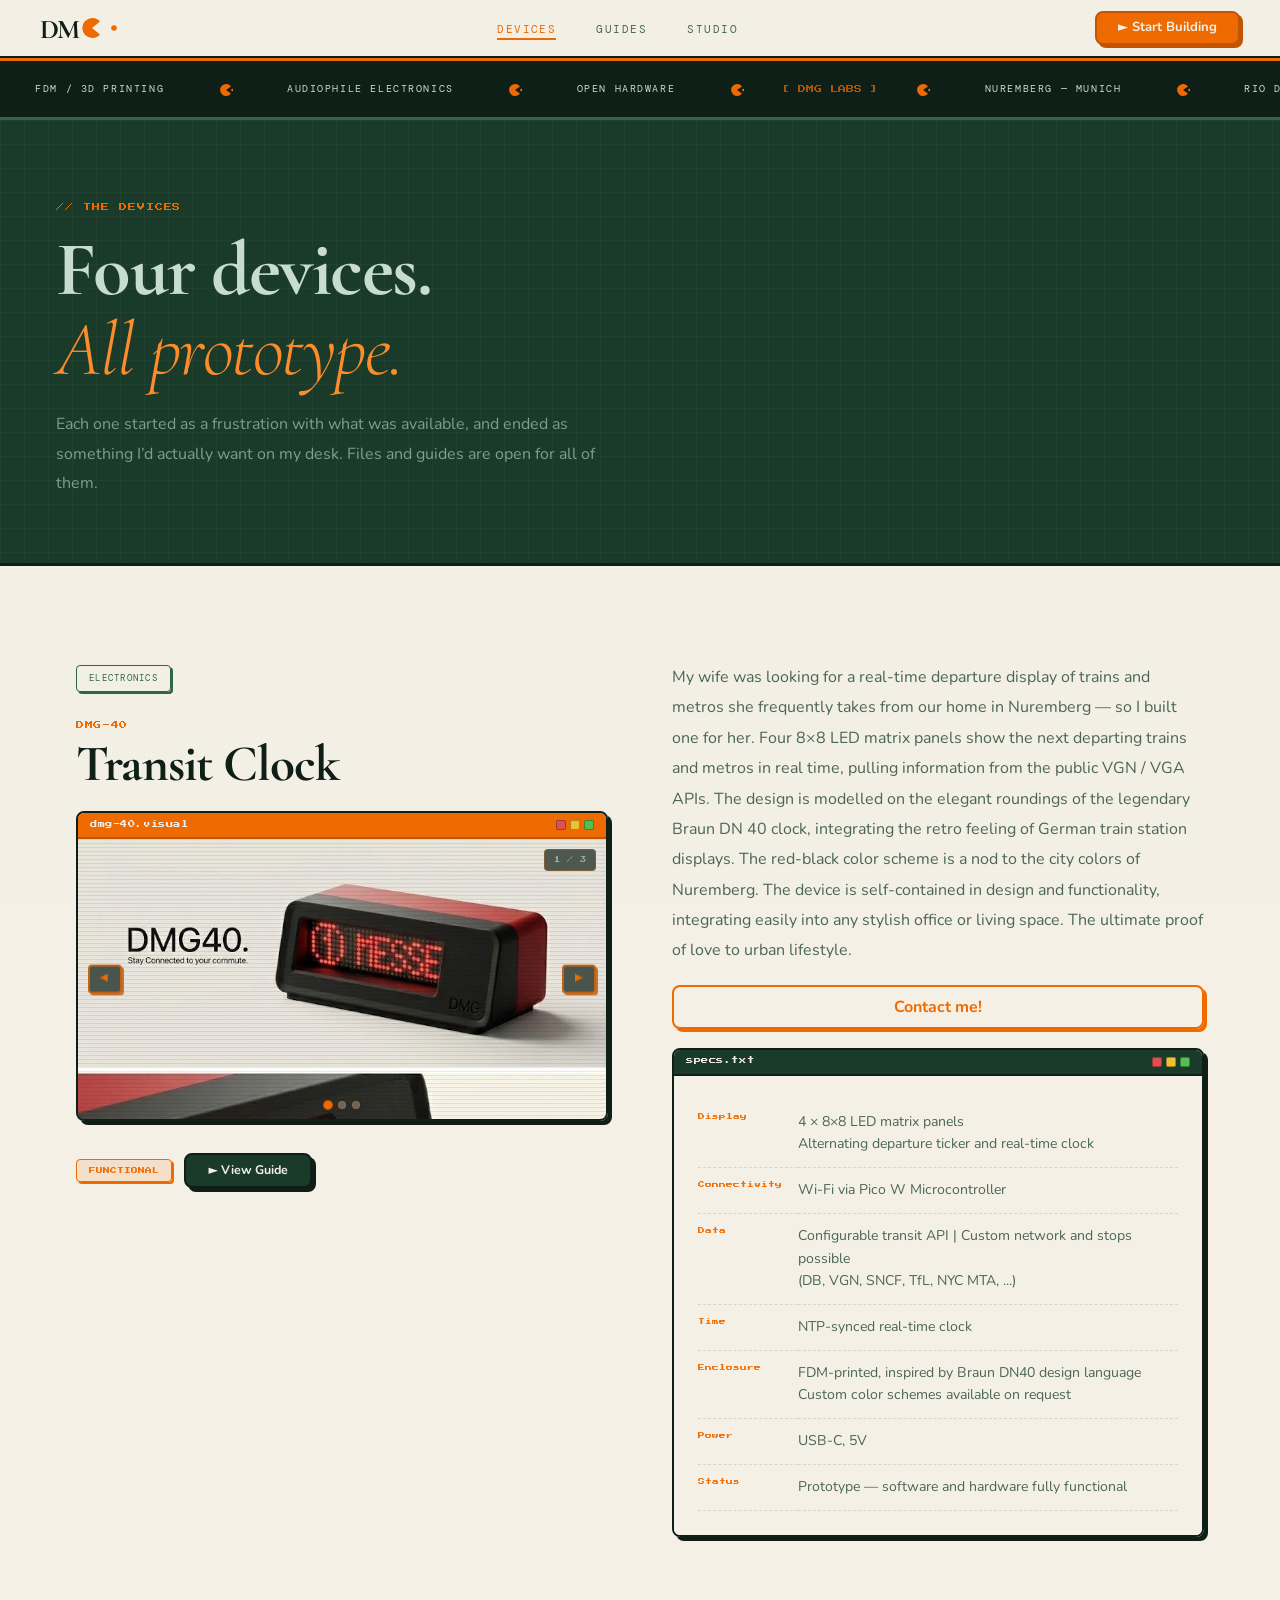
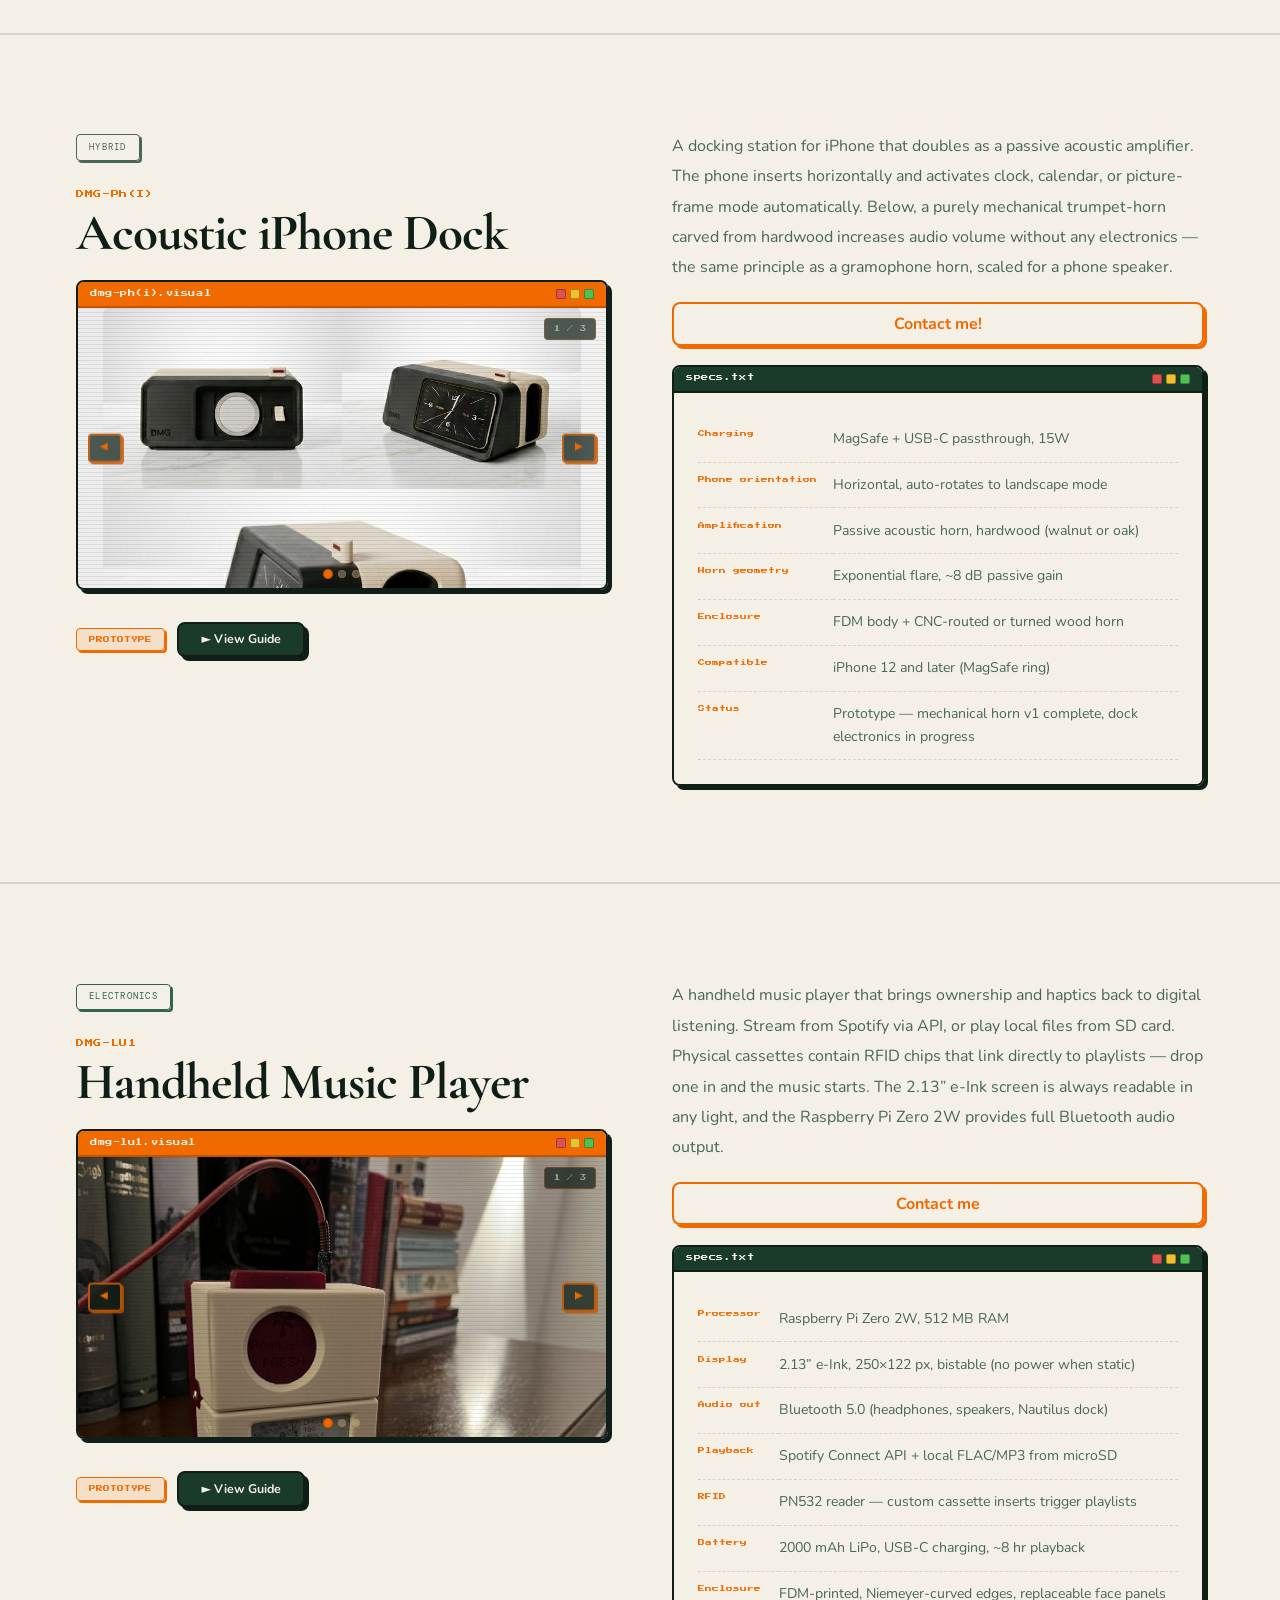
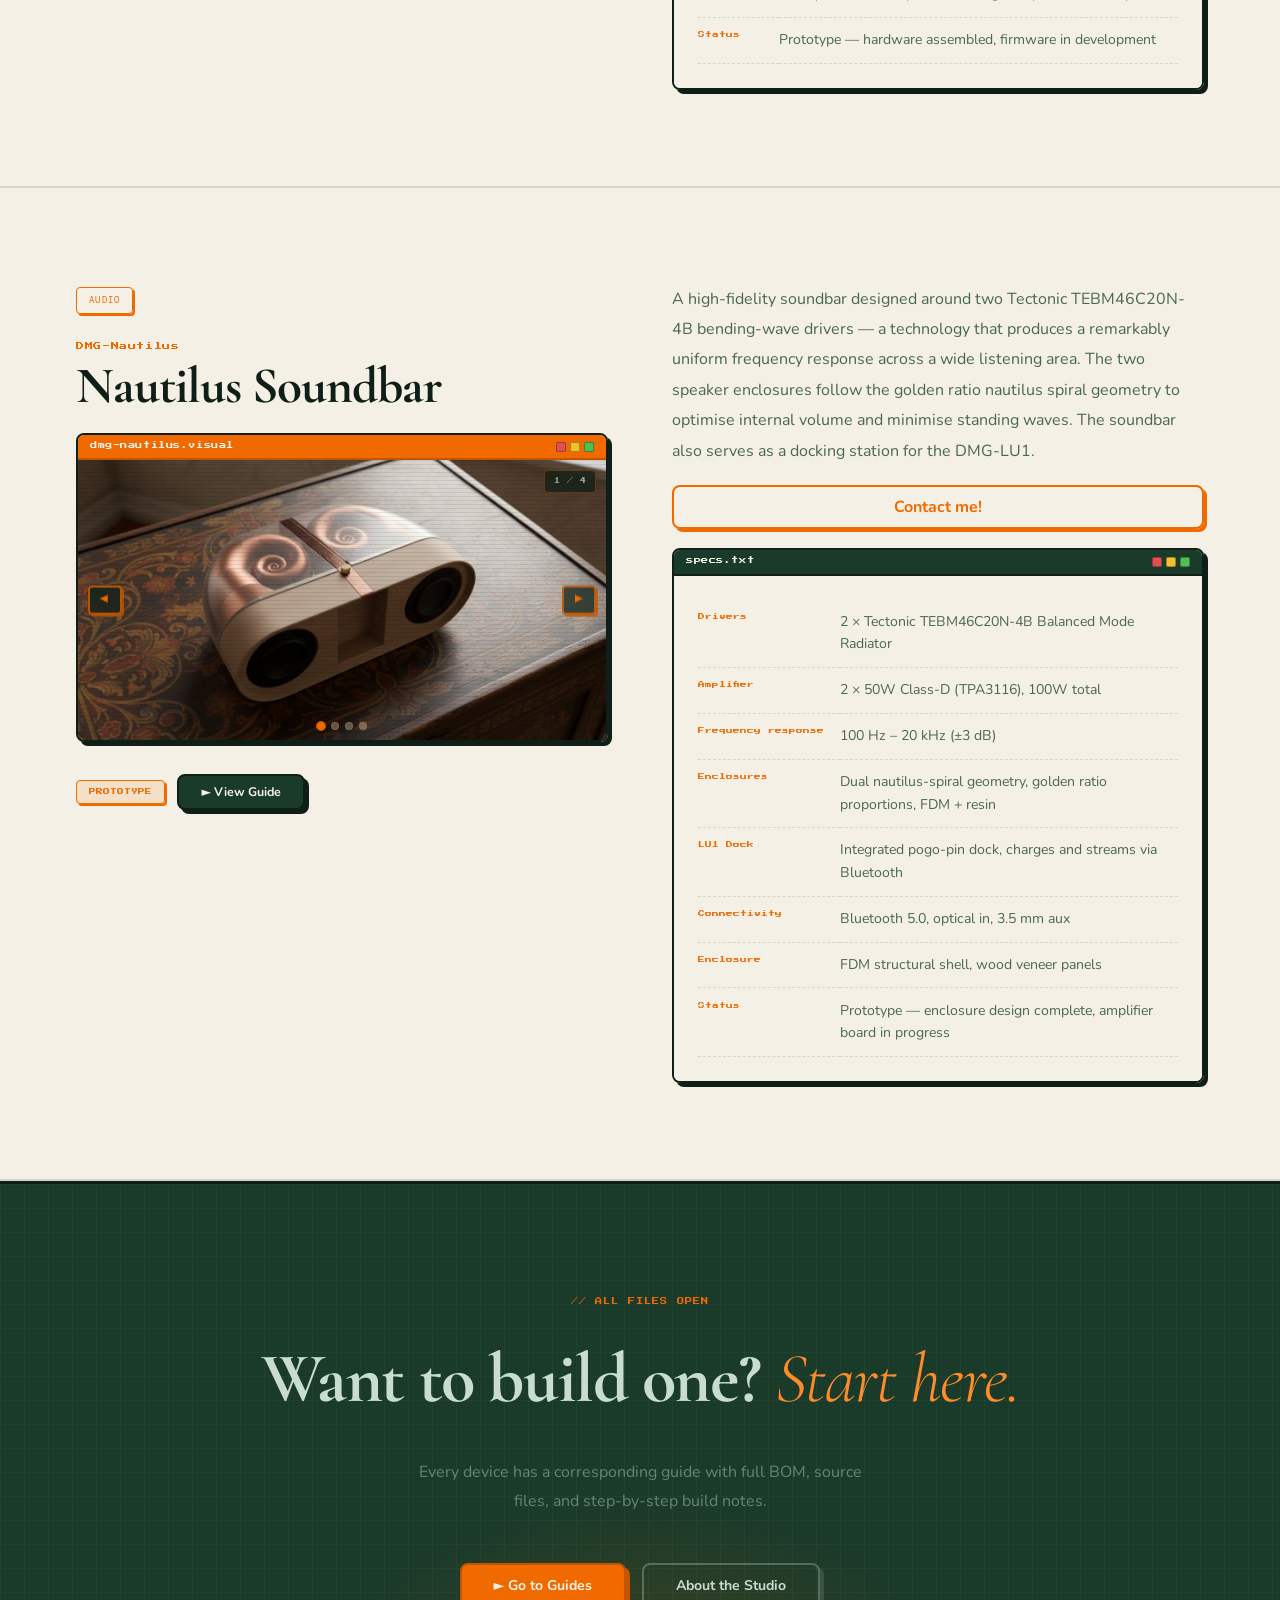
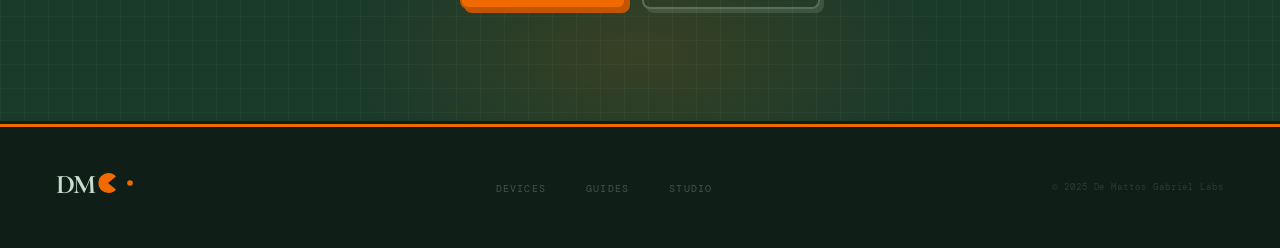
==== commit 9a286df8: "Changed texts in index.html | changed index, guides and studio to use styles.css instead of inline c" ====
--- a/devices.html
+++ b/devices.html
@@ -1,855 +1,888 @@
 <!DOCTYPE html>
 <html lang="en">
+
 <head>
-<meta charset="UTF-8"/><meta name="viewport" content="width=device-width,initial-scale=1.0"/>
-<title>DMG Labs — Devices</title>
-<style>
-@import url('https://fonts.googleapis.com/css2?family=Cormorant+Garamond:ital,wght@0,300;0,600;0,700;1,300;1,600&family=DM+Mono:wght@300;400&family=Nunito:wght@400;600;700&family=Press+Start+2P&display=swap');
-:root{
-  --forest:#1a3a2a;--forest-mid:#234d38;--forest-lt:#2e6647;
-  --moss:#4a7c59;--sage:#7aab8a;--mist:#c8ddd0;
-  --cream:#f4f0e6;--parchment:#ede7d9;
-  --orange:#f06a00;--orange-lt:#ff8c2a;--orange-dk:#c45500;--orange-dim:rgba(240,106,0,0.14);
-  --ink:#0f1f17;--ink-soft:#1a2e22;
-  --text-main:#1a2e22;--text-soft:#4a6655;--text-faint:#8aaa95;
-  --border:rgba(26,58,42,0.14);--border-g:rgba(74,124,89,0.28);
-}
-*,*::before,*::after{box-sizing:border-box;margin:0;padding:0}
-html{scroll-behavior:smooth}
-body{background:var(--cream);color:var(--text-main);font-family:'Nunito',sans-serif;font-weight:400;line-height:1.75;overflow-x:hidden}
-body::before{content:'';position:fixed;inset:0;background-image:url("data:image/svg+xml,%3Csvg xmlns='http://www.w3.org/2000/svg' width='4' height='4'%3E%3Crect x='0' y='0' width='1' height='1' fill='%231a3a2a' opacity='0.03'/%3E%3Crect x='2' y='2' width='1' height='1' fill='%231a3a2a' opacity='0.03'/%3E%3C/svg%3E");pointer-events:none;z-index:999}
-h1,h2,h3,h4{font-family:'Cormorant Garamond',serif;font-weight:700;line-height:1.05;letter-spacing:-0.02em}
-/* NAV */
-nav{position:fixed;top:0;left:0;right:0;z-index:200;display:flex;align-items:center;justify-content:space-between;padding:0.9rem 2.5rem;background:var(--cream);border-bottom:2px solid var(--ink);box-shadow:0 2px 0 0 var(--orange)}
-.nav-logo{display:flex;align-items:center;text-decoration:none}
-.nav-links{display:flex;gap:2.5rem;list-style:none}
-.nav-links a{font-family:'DM Mono',monospace;font-size:0.66rem;letter-spacing:0.14em;text-transform:uppercase;color:var(--text-soft);text-decoration:none;transition:color 0.15s;position:relative}
-.nav-links a:hover,.nav-links a.active{color:var(--orange)}
-.nav-links a::after{content:'';position:absolute;left:0;bottom:-4px;right:0;height:2px;background:var(--orange);transform:scaleX(0);transform-origin:left;transition:transform 0.15s}
-.nav-links a:hover::after,.nav-links a.active::after{transform:scaleX(1)}
-.nav-cta{font-family:'Nunito',sans-serif;font-size:0.82rem;font-weight:700;color:var(--cream);background:var(--orange);padding:0.5rem 1.3rem;text-decoration:none;border-radius:8px;border:2px solid var(--orange-dk);box-shadow:3px 3px 0 var(--orange-dk);transition:transform 0.1s,box-shadow 0.1s;display:inline-block}
-.nav-cta:hover{transform:translate(2px,2px);box-shadow:1px 1px 0 var(--orange-dk)}
-/* TICKER */
-.ticker-wrap{background:var(--ink);overflow:hidden;padding:1.2rem 0;border-top:3px solid var(--orange);border-bottom:3px solid var(--forest-lt);margin-top:68px;position:relative;z-index:10}
-.ticker-track{display:flex;animation:ticker 44s linear infinite;white-space:nowrap}
-.ticker-item{font-family:'DM Mono',monospace;font-size:0.62rem;letter-spacing:0.16em;text-transform:uppercase;color:rgba(200,221,208,0.45);padding:0 2.2rem}
-.ticker-pac{display:inline-flex;align-items:center;padding:0 0.5rem;vertical-align:middle}
-.ticker-pixel{font-family:'Press Start 2P',monospace;font-size:0.5rem;color:var(--orange);padding:0.1rem 1.2rem 0rem 1.2rem;opacity:0.7}
-@keyframes ticker{from{transform:translateX(0)}to{transform:translateX(-50%)}}
-/* BUTTONS */
-.btn-primary{font-family:'Nunito',sans-serif;font-size:0.88rem;font-weight:700;color:var(--cream);background:var(--forest);padding:0.85rem 2rem;text-decoration:none;border-radius:8px;border:2px solid var(--ink);box-shadow:4px 4px 0 var(--ink);transition:transform 0.1s,box-shadow 0.1s;display:inline-block}
-.btn-primary:hover{transform:translate(2px,2px);box-shadow:2px 2px 0 var(--ink)}
-.btn-ghost{font-family:'Nunito',sans-serif;font-size:0.88rem;font-weight:700;color:var(--forest);background:transparent;padding:0.83rem 2rem;text-decoration:none;border-radius:8px;border:2px solid var(--forest);box-shadow:4px 4px 0 var(--forest);transition:transform 0.1s,box-shadow 0.1s;display:inline-block}
-.btn-ghost:hover{transform:translate(2px,2px);box-shadow:2px 2px 0 var(--forest)}
-.btn-orange{font-family:'Nunito',sans-serif;font-size:0.88rem;font-weight:700;color:var(--cream);background:var(--orange);padding:0.88rem 2.2rem;text-decoration:none;display:inline-block;border-radius:8px;border:2px solid var(--orange-dk);box-shadow:4px 4px 0 var(--orange-dk);transition:transform 0.1s,box-shadow 0.1s}
-.btn-orange:hover{transform:translate(2px,2px);box-shadow:2px 2px 0 var(--orange-dk)}
-.btn-ghost-light{font-family:'Nunito',sans-serif;font-size:0.88rem;font-weight:700;color:var(--mist);background:transparent;border:2px solid rgba(200,221,208,0.3);padding:0.88rem 2.2rem;text-decoration:none;display:inline-block;border-radius:8px;box-shadow:4px 4px 0 rgba(200,221,208,0.15);transition:transform 0.1s,box-shadow 0.1s,border-color 0.15s}
-.btn-ghost-light:hover{border-color:var(--orange-lt);color:var(--orange-lt);transform:translate(2px,2px)}
-/* BADGES */
-.pixel-badge{font-family:'Press Start 2P',monospace;font-size:0.5rem;line-height:1.8;color:var(--cream);background:var(--orange);padding:0.35rem 0.75rem;border-radius:4px;border:2px solid var(--orange-dk);box-shadow:2px 2px 0 var(--orange-dk)}
-.pixel-badge-green{font-family:'Press Start 2P',monospace;font-size:0.5rem;line-height:1.8;color:var(--cream);background:var(--forest);padding:0.35rem 0.75rem;border-radius:4px;border:2px solid var(--ink);box-shadow:2px 2px 0 var(--ink)}
-/* RETRO WINDOW */
-.retro-window{border:2px solid var(--ink);border-radius:8px;overflow:hidden;box-shadow:4px 4px 0 var(--ink)}
-.retro-titlebar{background:var(--orange);padding:0.35rem 0.75rem;display:flex;align-items:center;justify-content:space-between;border-bottom:2px solid var(--orange-dk)}
-.retro-titlebar-green{background:var(--forest);border-bottom:2px solid var(--ink)}
-.retro-titlebar-title{font-family:'Press Start 2P',monospace;font-size:0.45rem;color:var(--cream);letter-spacing:0.08em}
-.retro-window-btns{display:flex;gap:4px}
-.retro-wbtn{width:10px;height:10px;border-radius:2px;border:1.5px solid rgba(0,0,0,0.3)}
-.retro-wbtn-r{background:#e05050}.retro-wbtn-y{background:#f0c030}.retro-wbtn-g{background:#50c050}
-.retro-window-body{padding:1.5rem;background:var(--cream)}
-.retro-window-body-dark{padding:1.5rem;background:var(--ink)}
-/* SECTION */
-.section-inner{max-width:1240px;margin:0 auto;padding:6rem 3.5rem}
-.section-label{font-family:'Press Start 2P',monospace;font-size:0.5rem;letter-spacing:0.12em;text-transform:uppercase;color:var(--orange);margin-bottom:1rem}
-.section-title{font-size:clamp(3rem,5vw,5.5rem);color:var(--ink)}
-.section-header{display:flex;align-items:flex-end;justify-content:space-between;margin-bottom:3.5rem}
-/* PRODUCT CARD */
-.product-card{background:#fff;padding:0;border-radius:10px;overflow:hidden;text-decoration:none;color:inherit;display:flex;flex-direction:column;border:2px solid var(--ink);box-shadow:4px 4px 0 var(--ink);transition:transform 0.1s,box-shadow 0.1s}
-.product-card:hover{transform:translate(2px,2px);box-shadow:2px 2px 0 var(--ink)}
-.product-card:hover .product-arrow{color:var(--orange)}
-.product-card-header{background:var(--parchment);padding:0.5rem 1.2rem;display:flex;align-items:center;justify-content:space-between;border-bottom:2px solid var(--ink)}
-.product-card-title-bar{font-family:'Press Start 2P',monospace;font-size:0.4rem;color:var(--text-soft);letter-spacing:0.08em}
-.product-card-body{padding:1.8rem;flex:1;display:flex;flex-direction:column}
-.product-tag{font-family:'DM Mono',monospace;font-size:0.56rem;letter-spacing:0.14em;text-transform:uppercase;padding:0.28rem 0.75rem;border-radius:4px;border:1.5px solid currentColor;display:inline-block;margin-bottom:1.4rem;box-shadow:2px 2px 0 currentColor}
-.tag-fdm{color:var(--moss)}.tag-elec{color:var(--forest-lt)}.tag-audio{color:var(--orange)}.tag-hybrid{color:var(--text-soft)}
-.product-visual{width:100%;height:150px;margin-bottom:1.4rem;display:flex;align-items:center;justify-content:center;border-radius:6px;overflow:hidden;position:relative}
-.product-visual::after{content:'';position:absolute;inset:0;background:repeating-linear-gradient(0deg,transparent,transparent 3px,rgba(0,0,0,0.04) 3px,rgba(0,0,0,0.04) 4px);pointer-events:none}
-.vis-dark{background:rgba(0,0,0,0.2)}.vis-light{background:rgba(74,124,89,0.06)}
-.product-model{font-family:'Press Start 2P',monospace;font-size:0.42rem;color:var(--orange);margin-bottom:0.5rem;letter-spacing:0.08em}
-.product-name{font-size:1.9rem;margin-bottom:0.4rem}
-.product-desc{font-size:0.88rem;color:var(--text-soft);line-height:1.75;margin-bottom:1.4rem;flex:1}
-.product-footer{display:flex;align-items:center;justify-content:space-between;padding-top:1rem;border-top:1px dashed var(--border)}
-.product-status{font-family:'DM Mono',monospace;font-size:0.56rem;letter-spacing:0.12em;text-transform:uppercase;color:var(--text-faint)}
-.product-arrow{font-size:1rem;color:var(--forest);transition:color 0.15s}
-/* SP BAND */
-.sp-band{background:var(--forest-mid);padding:4rem 3.5rem;display:grid;grid-template-columns:1fr 1fr;gap:3rem;align-items:center;border-top:3px solid var(--ink);border-bottom:3px solid var(--ink)}
-.sp-pull{font-family:'Cormorant Garamond',serif;font-size:clamp(1.9rem,3.2vw,3.1rem);font-weight:700;color:var(--mist);line-height:1.15}
-.sp-pull em{color:var(--orange-lt);font-style:italic;font-weight:300}
-.sp-body{font-size:0.97rem;color:rgba(200,221,208,0.62);line-height:1.9}
-/* CTA */
-.cta-section{background:var(--forest);padding:7rem 3.5rem;text-align:center;position:relative;overflow:hidden;border-top:3px solid var(--ink)}
-.cta-section::before{content:'';position:absolute;inset:0;pointer-events:none;background-image:linear-gradient(rgba(200,221,208,0.04) 1px,transparent 1px),linear-gradient(90deg,rgba(200,221,208,0.04) 1px,transparent 1px);background-size:24px 24px}
-.cta-eyebrow{font-family:'Press Start 2P',monospace;font-size:0.45rem;letter-spacing:0.16em;text-transform:uppercase;color:var(--orange);margin-bottom:2rem;position:relative;z-index:1}
-.cta-title{font-family:'Cormorant Garamond',serif;font-size:clamp(2.8rem,5.5vw,6rem);font-weight:700;color:var(--mist);line-height:1.1;max-width:820px;margin:0 auto 2.5rem;position:relative;z-index:1}
-.cta-title em{color:var(--orange-lt);font-style:italic;font-weight:300}
-.cta-sub{font-size:1rem;color:rgba(200,221,208,0.45);max-width:480px;margin:0 auto 3rem;line-height:1.8;position:relative;z-index:1}
-.cta-actions{display:flex;gap:1rem;justify-content:center;flex-wrap:wrap;position:relative;z-index:1}
-/* FOOTER */
-footer{background:var(--ink);border-top:3px solid var(--orange);padding:2.5rem 3.5rem;display:flex;align-items:center;justify-content:space-between;gap:2rem}
-.footer-links{display:flex;gap:2.5rem;list-style:none}
-.footer-links a{font-family:'DM Mono',monospace;font-size:0.62rem;letter-spacing:0.12em;text-transform:uppercase;color:rgba(200,221,208,0.28);text-decoration:none;transition:color 0.15s}
-.footer-links a:hover{color:var(--orange)}
-.footer-copy{font-family:'DM Mono',monospace;font-size:0.58rem;letter-spacing:0.1em;color:rgba(200,221,208,0.15)}
-/* REVEAL */
-.reveal{opacity:0;transform:translateY(20px);transition:opacity 0.7s ease,transform 0.7s ease}
-.reveal.visible{opacity:1;transform:none}
-.reveal-delay-1{transition-delay:0.1s}.reveal-delay-2{transition-delay:0.2s}.reveal-delay-3{transition-delay:0.3s}.reveal-delay-4{transition-delay:0.4s}
-/* BLINK */
-@keyframes blink{0%,100%{opacity:1}50%{opacity:0}}
-@keyframes pulse-bar{0%,100%{width:65%}50%{width:80%}}
-/* RESPONSIVE */
-@media(max-width:960px){
-  nav{padding:0.9rem 1.5rem}.nav-links{display:none}
-  .section-inner{padding:4.5rem 1.5rem}
-  footer{flex-direction:column;gap:1.5rem;text-align:center}
-  .sp-band{grid-template-columns:1fr}.cta-section{padding:5rem 1.5rem}
-}
-</style>
-<style>
-/* ── IMAGE CAROUSEL ─────────────────────────────────── */
-.img-carousel{position:relative;overflow:hidden;user-select:none;background:#0f1f17}
-.img-carousel__track{display:flex;transition:transform 0.38s cubic-bezier(0.4,0,0.2,1);will-change:transform;height:280px}
-.img-carousel__slide{flex:0 0 100%;height:280px;position:relative;overflow:hidden;cursor:pointer}
-.img-carousel__slide img{width:100%;height:100%;object-fit:cover;display:block;-webkit-user-drag:none;user-select:none}
-.img-carousel__scanline{position:absolute;inset:0;background:repeating-linear-gradient(0deg,transparent,transparent 3px,rgba(0,0,0,0.08) 3px,rgba(0,0,0,0.08) 4px);pointer-events:none;z-index:2}
-
-/* arrow buttons */
-.img-carousel__btn{
-  position:absolute;top:50%;transform:translateY(-50%);
-  z-index:10;cursor:pointer;
-  background:rgba(15,31,23,0.72);
-  border:2px solid rgba(240,106,0,0.7);
-  color:#f06a00;
-  font-family:'Press Start 2P',monospace;font-size:0.55rem;
-  padding:0.5rem 0.65rem;line-height:1;
-  border-radius:4px;
-  box-shadow:2px 2px 0 rgba(196,85,0,0.8);
-  transition:background 0.15s,transform 0.1s,box-shadow 0.1s;
-  backdrop-filter:blur(4px);
-}
-.img-carousel__btn:hover{background:rgba(240,106,0,0.25);transform:translateY(-50%) translate(-1px,-1px);box-shadow:3px 3px 0 rgba(196,85,0,0.8)}
-.img-carousel__btn:active{transform:translateY(-50%) translate(2px,2px);box-shadow:none}
-.img-carousel__btn--prev{left:10px}
-.img-carousel__btn--next{right:10px}
-.img-carousel__btn[disabled]{opacity:0.25;cursor:default;pointer-events:none}
-
-/* dots */
-.img-carousel__dots{
-  position:absolute;bottom:10px;left:50%;transform:translateX(-50%);
-  display:flex;gap:6px;z-index:10;
-}
-.img-carousel__dot{
-  width:8px;height:8px;border-radius:2px;
-  background:rgba(200,221,208,0.35);
-  border:1.5px solid rgba(240,106,0,0.4);
-  cursor:pointer;
-  transition:background 0.15s,border-color 0.15s,transform 0.15s;
-}
-.img-carousel__dot.active{background:#f06a00;border-color:#c45500;transform:scale(1.25)}
-
-/* counter badge */
-.img-carousel__counter{
-  position:absolute;top:10px;right:10px;z-index:10;
-  font-family:'Press Start 2P',monospace;font-size:0.38rem;
-  color:rgba(200,221,208,0.7);
-  background:rgba(15,31,23,0.7);
-  padding:0.3rem 0.55rem;border-radius:3px;
-  border:1px solid rgba(240,106,0,0.3);
-  backdrop-filter:blur(4px);letter-spacing:0.08em;
-}
-
-/* add-image placeholder slide */
-.img-carousel__slide--placeholder{
-  background:rgba(26,58,42,0.25);
-  display:flex;flex-direction:column;align-items:center;justify-content:center;gap:0.75rem;
-}
-.img-carousel__slide--placeholder p{
-  font-family:'Press Start 2P',monospace;font-size:0.4rem;
-  color:rgba(200,221,208,0.4);letter-spacing:0.1em;text-align:center;line-height:2;
-}
-</style>
-<style>
-/* lightbox styles replaced */
-</style>
-<style>
-/* ── LIGHTBOX v2 ──────────────────────────────────── */
-#lb{
-  display:none;position:fixed;inset:0;z-index:9000;
-  background:rgba(7,18,8,0.93);
-  align-items:center;justify-content:center;
-  backdrop-filter:blur(8px);
-  -webkit-backdrop-filter:blur(8px);
-  cursor:pointer;
-}
-#lb.on{display:flex}
-#lb-img{
-  max-width:90vw;max-height:88vh;
-  object-fit:contain;
-  border:3px solid #f06a00;
-  border-radius:8px;
-  box-shadow:0 0 0 1px #c45500, 8px 8px 0 #0f1f17;
-  cursor:default;
-  animation:lb-pop 0.2s cubic-bezier(0.2,0,0,1.2) both;
-  display:block;
-}
-@keyframes lb-pop{from{transform:scale(0.9);opacity:0}to{transform:scale(1);opacity:1}}
-#lb-close{
-  position:fixed;top:1rem;right:1.2rem;
-  font-family:'Press Start 2P',monospace;font-size:0.55rem;
-  color:#f06a00;background:#0f1f17;
-  border:2px solid #f06a00;border-radius:4px;
-  padding:0.45rem 0.8rem;cursor:pointer;
-  box-shadow:2px 2px 0 #c45500;
-  letter-spacing:0.08em;line-height:1;
-  z-index:9001;
-}
-#lb-close:hover{background:#1a3a2a}
-#lb-esc{
-  position:fixed;bottom:1.2rem;left:50%;transform:translateX(-50%);
-  font-family:'Press Start 2P',monospace;font-size:0.4rem;
-  color:rgba(200,221,208,0.35);letter-spacing:0.1em;
-  pointer-events:none;z-index:9001;
-}
-/* zoom cursor on all carousel slides */
-.img-carousel__slide img{cursor:zoom-in}
-
-/* ── LIGHTBOX NAVIGATION ── */
-#lb-prev,#lb-next{
-  position:fixed;top:50%;transform:translateY(-50%);
-  z-index:9002;cursor:pointer;
-  background:rgba(15,31,23,0.82);
-  border:2px solid rgba(240,106,0,0.7);
-  color:#f06a00;
-  font-family:'Press Start 2P',monospace;font-size:0.6rem;
-  padding:0.6rem 0.8rem;line-height:1;
-  border-radius:4px;
-  box-shadow:2px 2px 0 rgba(196,85,0,0.8);
-  transition:background 0.15s,box-shadow 0.1s;
-  backdrop-filter:blur(4px);
-  -webkit-backdrop-filter:blur(4px);
-}
-#lb-prev{left:1.2rem}
-#lb-next{right:1.2rem}
-#lb-prev:hover,#lb-next:hover{background:rgba(240,106,0,0.25);box-shadow:3px 3px 0 rgba(196,85,0,0.8)}
-#lb-prev[hidden],#lb-next[hidden]{display:none}
-#lb-counter{
-  position:fixed;bottom:3.2rem;left:50%;transform:translateX(-50%);
-  font-family:'Press Start 2P',monospace;font-size:0.38rem;
-  color:rgba(200,221,208,0.55);
-  background:rgba(15,31,23,0.7);
-  padding:0.3rem 0.6rem;border-radius:3px;
-  border:1px solid rgba(240,106,0,0.3);
-  z-index:9002;pointer-events:none;letter-spacing:0.1em;
-}
-
-/* ── CONTACT MODAL ── */
-#contact-modal{
-  display:none;position:fixed;inset:0;z-index:8000;
-  background:rgba(7,18,8,0.88);
-  align-items:center;justify-content:center;
-  backdrop-filter:blur(6px);
-  -webkit-backdrop-filter:blur(6px);
-  cursor:pointer;
-}
-#contact-modal.on{display:flex}
-.contact-modal-box{
-  cursor:default;
-  background:var(--cream);
-  border:2px solid var(--ink);
-  border-radius:10px;
-  box-shadow:6px 6px 0 var(--ink);
-  width:min(480px,92vw);
-  overflow:hidden;
-  animation:lb-pop 0.2s cubic-bezier(0.2,0,0,1.2) both;
-}
-.contact-modal-titlebar{
-  background:var(--orange);
-  padding:0.4rem 0.9rem;
-  display:flex;align-items:center;justify-content:space-between;
-  border-bottom:2px solid var(--orange-dk);
-}
-.contact-modal-title{
-  font-family:'Press Start 2P',monospace;font-size:0.45rem;
-  color:var(--cream);letter-spacing:0.08em;
-}
-.contact-modal-close{
-  font-family:'Press Start 2P',monospace;font-size:0.5rem;
-  color:var(--cream);background:none;border:none;cursor:pointer;
-  line-height:1;padding:0.1rem 0.3rem;
-  opacity:0.8;transition:opacity 0.15s;
-}
-.contact-modal-close:hover{opacity:1}
-.contact-modal-body{padding:2rem 2rem 1.75rem}
-.contact-modal-body label{
-  display:block;
-  font-family:'Press Start 2P',monospace;font-size:0.42rem;
-  color:var(--orange);letter-spacing:0.08em;
-  margin-bottom:0.45rem;margin-top:1.2rem;
-}
-.contact-modal-body label:first-child{margin-top:0}
-.contact-modal-body input,
-.contact-modal-body textarea{
-  width:100%;
-  font-family:'Nunito',sans-serif;font-size:0.9rem;
-  color:var(--text-main);background:#fff;
-  border:2px solid var(--border-g);
-  border-radius:6px;
-  padding:0.6rem 0.85rem;
-  box-shadow:2px 2px 0 var(--border);
-  transition:border-color 0.15s,box-shadow 0.15s;
-  resize:none;
-  outline:none;
-}
-.contact-modal-body input:focus,
-.contact-modal-body textarea:focus{
-  border-color:var(--orange);
-  box-shadow:2px 2px 0 var(--orange-dk);
-}
-.contact-modal-body textarea{height:110px;line-height:1.65}
-.contact-modal-actions{
-  display:flex;justify-content:flex-end;
-  margin-top:1.6rem;padding-top:1.2rem;
-  border-top:1px dashed var(--border);
-}
-.contact-send-btn{
-  font-family:'Nunito',sans-serif;font-size:0.88rem;font-weight:700;
-  color:var(--cream);background:var(--orange);
-  padding:0.7rem 1.8rem;
-  border:2px solid var(--orange-dk);
-  border-radius:8px;
-  box-shadow:3px 3px 0 var(--orange-dk);
-  cursor:pointer;
-  transition:transform 0.1s,box-shadow 0.1s;
-}
-.contact-send-btn:hover{transform:translate(2px,2px);box-shadow:1px 1px 0 var(--orange-dk)}
-.contact-me-btn{
-  font-family:'Nunito',sans-serif;font-size:1rem;font-weight:700;
-  color:var(--orange);
-  background:transparent;
-  padding:0.55rem 1.3rem;
-  border:2px solid var(--orange);
-  border-radius:8px;
-  box-shadow:3px 3px 0 var(--orange);
-  cursor:pointer;
-  transition:transform 0.1s,box-shadow 0.1s;
-  display:inline-block;
-  margin-top:0.6rem;
-  margin-bottom:1.2rem;
-  text-decoration:none;
-}
-.contact-me-btn:hover{transform:translate(2px,2px);box-shadow:1px 1px 0 var(--orange-dk)}
-.description-paragraph{
-  font-size:1rem;
-  color:var(--text-soft);
-  line-height:1.9;
-  margin-bottom:0.6rem
-}
-</style>
+  <meta charset="UTF-8" />
+  <meta name="viewport" content="width=device-width,initial-scale=1.0" />
+  <title>DMG Labs — Devices</title>
+
+  <link rel="preconnect" href="https://fonts.googleapis.com" />
+  <link rel="preconnect" href="https://fonts.gstatic.com" crossorigin />
+  <link
+    href="https://fonts.googleapis.com/css2?family=Cormorant+Garamond:ital,wght@0,300;0,600;0,700;1,300;1,600&family=DM+Mono:wght@300;400&family=Nunito:wght@400;600;700&family=Press+Start+2P&display=swap"
+    rel="stylesheet" />
+  <link rel="stylesheet" href="styles.css" />
 </head>
+
 <body>
 
-<nav>
-  <a href="index.html" class="nav-logo" aria-label="DMG Labs">
-    <svg width="100" height="32" viewBox="0 0 100 32" fill="none">
-      <text x="0" y="26" font-family="Cormorant Garamond,Georgia,serif" font-size="27" font-weight="700" fill="#0f1f17">D</text>
-      <text x="17" y="26" font-family="Cormorant Garamond,Georgia,serif" font-size="27" font-weight="700" fill="#0f1f17">M</text>
-      <path d="M52,16 L60,9.5 A10,10 0 1,0 60,22.5 Z" fill="#f06a00"/>
-      <circle cx="74" cy="16" r="2.8" fill="#f06a00"/>
-    </svg>
-  </a>
-  <ul class="nav-links"><li><a href="devices.html" >Devices</a></li>
-<li><a href="guides.html" >Guides</a></li>
-<li><a href="studio.html" >Studio</a></li></ul>
-  <a href="guides.html" class="nav-cta">&#9658; Start Building</a>
-</nav>
-<div class="ticker-wrap"><div class="ticker-track"><span class="ticker-item">FDM / 3D Printing</span><span class="ticker-pac"><svg width="14" height="14" viewBox="0 0 14 10"><path d="M7,5 L12,1.5 A6,6 0 1,0 12,8.5 Z" fill="#f06a00"/><circle cx="13.5" cy="5" r="1.3" fill="#f06a00"/></svg></span><span class="ticker-item">Audiophile Electronics</span><span class="ticker-pac"><svg width="14" height="14" viewBox="0 0 14 10"><path d="M7,5 L12,1.5 A6,6 0 1,0 12,8.5 Z" fill="#f06a00"/><circle cx="13.5" cy="5" r="1.3" fill="#f06a00"/></svg></span><span class="ticker-item">Open Hardware</span><span class="ticker-pac"><svg width="14" height="14" viewBox="0 0 14 10"><path d="M7,5 L12,1.5 A6,6 0 1,0 12,8.5 Z" fill="#f06a00"/><circle cx="13.5" cy="5" r="1.3" fill="#f06a00"/></svg></span><span class="ticker-pixel">[ DMG LABS ]</span><span class="ticker-pac"><svg width="14" height="14" viewBox="0 0 14 10"><path d="M7,5 L12,1.5 A6,6 0 1,0 12,8.5 Z" fill="#f06a00"/><circle cx="13.5" cy="5" r="1.3" fill="#f06a00"/></svg></span><span class="ticker-item">Nuremberg — Munich</span><span class="ticker-pac"><svg width="14" height="14" viewBox="0 0 14 10"><path d="M7,5 L12,1.5 A6,6 0 1,0 12,8.5 Z" fill="#f06a00"/><circle cx="13.5" cy="5" r="1.3" fill="#f06a00"/></svg></span><span class="ticker-item">Rio de Janeiro</span><span class="ticker-pac"><svg width="14" height="14" viewBox="0 0 14 10"><path d="M7,5 L12,1.5 A6,6 0 1,0 12,8.5 Z" fill="#f06a00"/><circle cx="13.5" cy="5" r="1.3" fill="#f06a00"/></svg></span><span class="ticker-item">Paris</span><span class="ticker-pac"><svg width="14" height="14" viewBox="0 0 14 10"><path d="M7,5 L12,1.5 A6,6 0 1,0 12,8.5 Z" fill="#f06a00"/><circle cx="13.5" cy="5" r="1.3" fill="#f06a00"/></svg></span><span class="ticker-pixel">[ DMG LABS ]</span><span class="ticker-pac"><svg width="14" height="14" viewBox="0 0 14 10"><path d="M7,5 L12,1.5 A6,6 0 1,0 12,8.5 Z" fill="#f06a00"/><circle cx="13.5" cy="5" r="1.3" fill="#f06a00"/></svg></span><span class="ticker-item">Community Builds</span><span class="ticker-pac"><svg width="14" height="14" viewBox="0 0 14 10"><path d="M7,5 L12,1.5 A6,6 0 1,0 12,8.5 Z" fill="#f06a00"/><circle cx="13.5" cy="5" r="1.3" fill="#f06a00"/></svg></span><span class="ticker-item">Retro-Futurist Design</span><span class="ticker-pac"><svg width="14" height="14" viewBox="0 0 14 10"><path d="M7,5 L12,1.5 A6,6 0 1,0 12,8.5 Z" fill="#f06a00"/><circle cx="13.5" cy="5" r="1.3" fill="#f06a00"/></svg></span><span class="ticker-item">FDM / 3D Printing</span><span class="ticker-pac"><svg width="14" height="14" viewBox="0 0 14 10"><path d="M7,5 L12,1.5 A6,6 0 1,0 12,8.5 Z" fill="#f06a00"/><circle cx="13.5" cy="5" r="1.3" fill="#f06a00"/></svg></span><span class="ticker-item">Audiophile Electronics</span><span class="ticker-pac"><svg width="14" height="14" viewBox="0 0 14 10"><path d="M7,5 L12,1.5 A6,6 0 1,0 12,8.5 Z" fill="#f06a00"/><circle cx="13.5" cy="5" r="1.3" fill="#f06a00"/></svg></span><span class="ticker-item">Open Hardware</span><span class="ticker-pac"><svg width="14" height="14" viewBox="0 0 14 10"><path d="M7,5 L12,1.5 A6,6 0 1,0 12,8.5 Z" fill="#f06a00"/><circle cx="13.5" cy="5" r="1.3" fill="#f06a00"/></svg></span><span class="ticker-pixel">[ DMG LABS ]</span><span class="ticker-pac"><svg width="14" height="14" viewBox="0 0 14 10"><path d="M7,5 L12,1.5 A6,6 0 1,0 12,8.5 Z" fill="#f06a00"/><circle cx="13.5" cy="5" r="1.3" fill="#f06a00"/></svg></span><span class="ticker-item">Nuremberg — Munich</span><span class="ticker-pac"><svg width="14" height="14" viewBox="0 0 14 10"><path d="M7,5 L12,1.5 A6,6 0 1,0 12,8.5 Z" fill="#f06a00"/><circle cx="13.5" cy="5" r="1.3" fill="#f06a00"/></svg></span><span class="ticker-item">Rio de Janeiro</span><span class="ticker-pac"><svg width="14" height="14" viewBox="0 0 14 10"><path d="M7,5 L12,1.5 A6,6 0 1,0 12,8.5 Z" fill="#f06a00"/><circle cx="13.5" cy="5" r="1.3" fill="#f06a00"/></svg></span><span class="ticker-item">Paris</span><span class="ticker-pac"><svg width="14" height="14" viewBox="0 0 14 10"><path d="M7,5 L12,1.5 A6,6 0 1,0 12,8.5 Z" fill="#f06a00"/><circle cx="13.5" cy="5" r="1.3" fill="#f06a00"/></svg></span><span class="ticker-pixel">[ DMG LABS ]</span><span class="ticker-pac"><svg width="14" height="14" viewBox="0 0 14 10"><path d="M7,5 L12,1.5 A6,6 0 1,0 12,8.5 Z" fill="#f06a00"/><circle cx="13.5" cy="5" r="1.3" fill="#f06a00"/></svg></span><span class="ticker-item">Community Builds</span><span class="ticker-pac"><svg width="14" height="14" viewBox="0 0 14 10"><path d="M7,5 L12,1.5 A6,6 0 1,0 12,8.5 Z" fill="#f06a00"/><circle cx="13.5" cy="5" r="1.3" fill="#f06a00"/></svg></span><span class="ticker-item">Retro-Futurist Design</span><span class="ticker-pac"><svg width="14" height="14" viewBox="0 0 14 10"><path d="M7,5 L12,1.5 A6,6 0 1,0 12,8.5 Z" fill="#f06a00"/><circle cx="13.5" cy="5" r="1.3" fill="#f06a00"/></svg></span></div></div>
-
-<section style="background:var(--forest);padding:5rem 3.5rem 4rem;border-bottom:3px solid var(--ink);position:relative;overflow:hidden">
-  <div style="position:absolute;inset:0;pointer-events:none;background-image:linear-gradient(rgba(200,221,208,0.04) 1px,transparent 1px),linear-gradient(90deg,rgba(200,221,208,0.04) 1px,transparent 1px);background-size:24px 24px"></div>
-  <div style="max-width:1240px;margin:0 auto;position:relative;z-index:1">
-    <div style="font-family:'Press Start 2P',monospace;font-size:0.5rem;color:var(--orange);margin-bottom:1rem;letter-spacing:0.12em">// THE DEVICES</div>
-    <h1 style="font-family:'Cormorant Garamond',serif;font-size:clamp(3.5rem,6vw,7rem);font-weight:700;color:var(--mist);line-height:1.05;letter-spacing:-0.02em;margin-bottom:1.2rem">Four devices.<br><em style="color:var(--orange-lt);font-weight:300;font-style:italic">All prototype.</em></h1>
-    <p style="font-size:1rem;color:rgba(200,221,208,0.6);max-width:560px;line-height:1.85">Each one started as a frustration with what was available, and ended as something I&#8217;d actually want on my desk. Files and guides are open for all of them.</p>
+  <nav class="nav">
+    <a href="index.html" class="nav__logo" aria-label="DMG Labs">
+      <svg width="100" height="32" viewBox="0 0 100 32" fill="none">
+        <text x="0" y="26" font-family="Cormorant Garamond,Georgia,serif" font-size="27" font-weight="700"
+          fill="#0f1f17">D</text>
+        <text x="17" y="26" font-family="Cormorant Garamond,Georgia,serif" font-size="27" font-weight="700"
+          fill="#0f1f17">M</text>
+        <path d="M52,16 L60,9.5 A10,10 0 1,0 60,22.5 Z" fill="#f06a00" />
+        <circle cx="74" cy="16" r="2.8" fill="#f06a00" />
+      </svg>
+    </a>
+    <ul class="nav__links">
+      <li><a href="devices.html" class="nav__link">Devices</a></li>
+      <li><a href="guides.html" class="nav__link">Guides</a></li>
+      <li><a href="studio.html" class="nav__link">Studio</a></li>
+    </ul>
+    <a href="guides.html" class="btn btn-nav-cta">&#9658; Start Building</a>
+  </nav>
+
+  <div class="ticker-wrap">
+    <div class="ticker-track"><span class="ticker-item">FDM / 3D Printing</span><span class="ticker-pac"><svg width="14" height="14" viewBox="0 0 14 14"> <path d="M7,7 L12,3.5 A6,6 0 1,0 12,10.5 Z" fill="#f06a00" />
+          <circle cx="13.5" cy="7" r="1.3" fill="#f06a00" />
+        </svg></span><span class="ticker-item">Audiophile Electronics</span><span class="ticker-pac"><svg width="14"
+          height="14" viewBox="0 0 14 10">
+          <path d="M7,5 L12,1.5 A6,6 0 1,0 12,8.5 Z" fill="#f06a00" />
+          <circle cx="13.5" cy="5" r="1.3" fill="#f06a00" />
+        </svg></span><span class="ticker-item">Open Hardware</span><span class="ticker-pac"><svg width="14" height="14"
+          viewBox="0 0 14 10">
+          <path d="M7,5 L12,1.5 A6,6 0 1,0 12,8.5 Z" fill="#f06a00" />
+          <circle cx="13.5" cy="5" r="1.3" fill="#f06a00" />
+        </svg></span><span class="ticker-pixel">[ DMG LABS ]</span><span class="ticker-pac"><svg width="14" height="14"
+          viewBox="0 0 14 10">
+          <path d="M7,5 L12,1.5 A6,6 0 1,0 12,8.5 Z" fill="#f06a00" />
+          <circle cx="13.5" cy="5" r="1.3" fill="#f06a00" />
+        </svg></span><span class="ticker-item">Nuremberg — Munich</span><span class="ticker-pac"><svg width="14"
+          height="14" viewBox="0 0 14 10">
+          <path d="M7,5 L12,1.5 A6,6 0 1,0 12,8.5 Z" fill="#f06a00" />
+          <circle cx="13.5" cy="5" r="1.3" fill="#f06a00" />
+        </svg></span><span class="ticker-item">Rio de Janeiro</span><span class="ticker-pac"><svg width="14" height="14"
+          viewBox="0 0 14 10">
+          <path d="M7,5 L12,1.5 A6,6 0 1,0 12,8.5 Z" fill="#f06a00" />
+          <circle cx="13.5" cy="5" r="1.3" fill="#f06a00" />
+        </svg></span><span class="ticker-item">Paris</span><span class="ticker-pac"><svg width="14" height="14"
+          viewBox="0 0 14 10">
+          <path d="M7,5 L12,1.5 A6,6 0 1,0 12,8.5 Z" fill="#f06a00" />
+          <circle cx="13.5" cy="5" r="1.3" fill="#f06a00" />
+        </svg></span><span class="ticker-pixel">[ DMG LABS ]</span><span class="ticker-pac"><svg width="14" height="14"
+          viewBox="0 0 14 10">
+          <path d="M7,5 L12,1.5 A6,6 0 1,0 12,8.5 Z" fill="#f06a00" />
+          <circle cx="13.5" cy="5" r="1.3" fill="#f06a00" />
+        </svg></span><span class="ticker-item">Community Builds</span><span class="ticker-pac"><svg width="14"
+          height="14" viewBox="0 0 14 10">
+          <path d="M7,5 L12,1.5 A6,6 0 1,0 12,8.5 Z" fill="#f06a00" />
+          <circle cx="13.5" cy="5" r="1.3" fill="#f06a00" />
+        </svg></span><span class="ticker-item">Retro-Futurist Design</span><span class="ticker-pac"><svg width="14"
+          height="14" viewBox="0 0 14 10">
+          <path d="M7,5 L12,1.5 A6,6 0 1,0 12,8.5 Z" fill="#f06a00" />
+          <circle cx="13.5" cy="5" r="1.3" fill="#f06a00" />
+        </svg></span><span class="ticker-item">FDM / 3D Printing</span><span class="ticker-pac"><svg width="14"
+          height="14" viewBox="0 0 14 10">
+          <path d="M7,5 L12,1.5 A6,6 0 1,0 12,8.5 Z" fill="#f06a00" />
+          <circle cx="13.5" cy="5" r="1.3" fill="#f06a00" />
+        </svg></span><span class="ticker-item">Audiophile Electronics</span><span class="ticker-pac"><svg width="14"
+          height="14" viewBox="0 0 14 10">
+          <path d="M7,5 L12,1.5 A6,6 0 1,0 12,8.5 Z" fill="#f06a00" />
+          <circle cx="13.5" cy="5" r="1.3" fill="#f06a00" />
+        </svg></span><span class="ticker-item">Open Hardware</span><span class="ticker-pac"><svg width="14" height="14"
+          viewBox="0 0 14 10">
+          <path d="M7,5 L12,1.5 A6,6 0 1,0 12,8.5 Z" fill="#f06a00" />
+          <circle cx="13.5" cy="5" r="1.3" fill="#f06a00" />
+        </svg></span><span class="ticker-pixel">[ DMG LABS ]</span><span class="ticker-pac"><svg width="14" height="14"
+          viewBox="0 0 14 10">
+          <path d="M7,5 L12,1.5 A6,6 0 1,0 12,8.5 Z" fill="#f06a00" />
+          <circle cx="13.5" cy="5" r="1.3" fill="#f06a00" />
+        </svg></span><span class="ticker-item">Nuremberg — Munich</span><span class="ticker-pac"><svg width="14"
+          height="14" viewBox="0 0 14 10">
+          <path d="M7,5 L12,1.5 A6,6 0 1,0 12,8.5 Z" fill="#f06a00" />
+          <circle cx="13.5" cy="5" r="1.3" fill="#f06a00" />
+        </svg></span><span class="ticker-item">Rio de Janeiro</span><span class="ticker-pac"><svg width="14" height="14"
+          viewBox="0 0 14 10">
+          <path d="M7,5 L12,1.5 A6,6 0 1,0 12,8.5 Z" fill="#f06a00" />
+          <circle cx="13.5" cy="5" r="1.3" fill="#f06a00" />
+        </svg></span><span class="ticker-item">Paris</span><span class="ticker-pac"><svg width="14" height="14"
+          viewBox="0 0 14 10">
+          <path d="M7,5 L12,1.5 A6,6 0 1,0 12,8.5 Z" fill="#f06a00" />
+          <circle cx="13.5" cy="5" r="1.3" fill="#f06a00" />
+        </svg></span><span class="ticker-pixel">[ DMG LABS ]</span><span class="ticker-pac"><svg width="14" height="14"
+          viewBox="0 0 14 10">
+          <path d="M7,5 L12,1.5 A6,6 0 1,0 12,8.5 Z" fill="#f06a00" />
+          <circle cx="13.5" cy="5" r="1.3" fill="#f06a00" />
+        </svg></span><span class="ticker-item">Community Builds</span><span class="ticker-pac"><svg width="14"
+          height="14" viewBox="0 0 14 10">
+          <path d="M7,5 L12,1.5 A6,6 0 1,0 12,8.5 Z" fill="#f06a00" />
+          <circle cx="13.5" cy="5" r="1.3" fill="#f06a00" />
+        </svg></span><span class="ticker-item">Retro-Futurist Design</span><span class="ticker-pac"><svg width="14"
+          height="14" viewBox="0 0 14 10">
+          <path d="M7,5 L12,1.5 A6,6 0 1,0 12,8.5 Z" fill="#f06a00" />
+          <circle cx="13.5" cy="5" r="1.3" fill="#f06a00" />
+        </svg></span></div>
   </div>
-</section>
-
-
-<section id="dmg-40" style="background:var(--cream);border-bottom:2px solid var(--border)">
-  <div class="section-inner">
-    <div class="reveal" style="display:grid;grid-template-columns:1fr 1fr;gap:4rem;align-items:start">
-      <div>
-        <div style="margin-bottom:0.6rem">
-          <span class="product-tag tag-elec" style="margin-bottom:0">Electronics</span>
+
+  <!-- ── DEVICES HERO ── -->
+  <section class="devices-hero">
+    <div class="devices-hero__inner">
+      <div class="devices-hero__eyebrow">// THE DEVICES</div>
+      <h1 class="devices-hero__title">Four devices.<br><em>All prototype.</em></h1>
+      <p class="devices-hero__sub">Each one started as a frustration with what was available, and ended as something
+        I&#8217;d actually want on my desk. Files and guides are open for all of them.</p>
+    </div>
+  </section>
+
+
+  <!-- ── DMG-40 TRANSIT CLOCK ── -->
+  <section id="dmg-40" class="device-section">
+    <div class="section-inner">
+      <div class="reveal device-layout">
+
+        <div class="device-col-visual">
+          <div class="device-tag-row">
+            <span class="tag tag-elec">Electronics</span>
+          </div>
+          <div class="device-model-label">DMG-40</div>
+          <h2 class="device-heading">Transit Clock</h2>
+
+          <div class="retro-window device-window-wrap">
+            <div class="retro-window__titlebar">
+              <span class="retro-window__title">dmg-40.visual</span>
+              <div class="window-btns">
+                <div class="window-btn window-btn--red"></div>
+                <div class="window-btn window-btn--yellow"></div>
+                <div class="window-btn window-btn--green"></div>
+              </div>
+            </div>
+            <div class="img-carousel" id="carousel-ph1" style="background:#1a1a14;">
+              <div class="img-carousel__track">
+                <div class="img-carousel__slide">
+                  <img src="img/dmg40_render.jpg" alt="DMG 40 — three-view render"
+                    style="object-position:center top;" />
+                  <div class="img-carousel__scanline"></div>
+                </div>
+                <div class="img-carousel__slide img-carousel__slide--placeholder">
+                  <svg width="40" height="40" viewBox="0 0 40 40" fill="none">
+                    <rect x="1" y="1" width="38" height="38" rx="4" stroke="#f06a00" stroke-width="1.5"
+                      stroke-dasharray="4 3" />
+                    <line x1="1" y1="1" x2="39" y2="39" stroke="#f06a00" stroke-width="1" opacity="0.4" />
+                    <line x1="39" y1="1" x2="1" y2="39" stroke="#f06a00" stroke-width="1" opacity="0.4" />
+                  </svg>
+                  <p>DROP IMAGE HERE<br>img/your-photo.jpg</p>
+                </div>
+                <div class="img-carousel__slide img-carousel__slide--placeholder">
+                  <svg width="40" height="40" viewBox="0 0 40 40" fill="none">
+                    <rect x="1" y="1" width="38" height="38" rx="4" stroke="#f06a00" stroke-width="1.5"
+                      stroke-dasharray="4 3" />
+                    <line x1="1" y1="1" x2="39" y2="39" stroke="#f06a00" stroke-width="1" opacity="0.4" />
+                    <line x1="39" y1="1" x2="1" y2="39" stroke="#f06a00" stroke-width="1" opacity="0.4" />
+                  </svg>
+                  <p>DROP IMAGE HERE<br>img/your-photo.jpg</p>
+                </div>
+              </div>
+              <button class="img-carousel__btn img-carousel__btn--prev" aria-label="Previous">&#9664;</button>
+              <button class="img-carousel__btn img-carousel__btn--next" aria-label="Next">&#9654;</button>
+              <div class="img-carousel__counter">1 / 3</div>
+              <div class="img-carousel__dots">
+                <div class="img-carousel__dot"></div>
+                <div class="img-carousel__dot"></div>
+                <div class="img-carousel__dot"></div>
+              </div>
+            </div>
+          </div>
+
+          <div class="device-badge-row">
+            <span class="badge badge-prototype">FUNCTIONAL</span>
+            <a href="#" class="btn btn-primary btn-view-guide">&#9658; View Guide</a>
+          </div>
         </div>
-        <div style="font-family:'Press Start 2P',monospace;font-size:0.5rem;color:var(--orange);margin:1rem 0 0.4rem;letter-spacing:0.08em">DMG-40</div>
-        <h2 style="font-family:'Cormorant Garamond',serif;font-size:clamp(2.5rem,4vw,4rem);font-weight:700;color:var(--ink);margin-bottom:1.2rem;letter-spacing:-0.02em">Transit Clock</h2>
-        <div class="retro-window" style="margin-bottom:2rem">
-          <div class="retro-titlebar"><span class="retro-titlebar-title">dmg-40.visual</span><div class="retro-window-btns"><div class="retro-wbtn retro-wbtn-r"></div><div class="retro-wbtn retro-wbtn-y"></div><div class="retro-wbtn retro-wbtn-g"></div></div></div>
-          <div class="img-carousel" id="carousel-ph1" style="background:#1a1a14"><div class="img-carousel__track"><div class="img-carousel__slide"><img src="img/dmg40_render.jpg" alt="DMG 40 — three-view render" style="width:100%;height:100%;object-fit:cover;display:block;object-position:center top;"/><div class="img-carousel__scanline"></div></div><div class="img-carousel__slide img-carousel__slide--placeholder"><svg width="40" height="40" viewBox="0 0 40 40" fill="none"><rect x="1" y="1" width="38" height="38" rx="4" stroke="#f06a00" stroke-width="1.5" stroke-dasharray="4 3"/><line x1="1" y1="1" x2="39" y2="39" stroke="#f06a00" stroke-width="1" opacity="0.4"/><line x1="39" y1="1" x2="1" y2="39" stroke="#f06a00" stroke-width="1" opacity="0.4"/></svg><p>DROP IMAGE HERE<br>img/your-photo.jpg</p></div><div class="img-carousel__slide img-carousel__slide--placeholder"><svg width="40" height="40" viewBox="0 0 40 40" fill="none"><rect x="1" y="1" width="38" height="38" rx="4" stroke="#f06a00" stroke-width="1.5" stroke-dasharray="4 3"/><line x1="1" y1="1" x2="39" y2="39" stroke="#f06a00" stroke-width="1" opacity="0.4"/><line x1="39" y1="1" x2="1" y2="39" stroke="#f06a00" stroke-width="1" opacity="0.4"/></svg><p>DROP IMAGE HERE<br>img/your-photo.jpg</p></div></div><button class="img-carousel__btn img-carousel__btn--prev" aria-label="Previous">&#9664;</button><button class="img-carousel__btn img-carousel__btn--next" aria-label="Next">&#9654;</button><div class="img-carousel__counter">1 / 3</div><div class="img-carousel__dots"><div class="img-carousel__dot"></div><div class="img-carousel__dot"></div><div class="img-carousel__dot"></div></div></div>
+
+        <div class="device-col-info">
+          <p class="description-paragraph">My wife was looking for a real-time departure display of trains and metros
+            she frequently takes from our home in Nuremberg — so I built one for her. Four 8×8 LED matrix panels show
+            the next departing trains and metros in real time, pulling information from the public VGN / VGA APIs. The
+            design is modelled on the elegant roundings of the legendary Braun DN 40 clock, integrating the retro
+            feeling of German train station displays. The red-black color scheme is a nod to the city colors of
+            Nuremberg. The device is self-contained in design and functionality, integrating easily into any stylish
+            office or living space. The ultimate proof of love to urban lifestyle.</p>
+          <button class="contact-me-btn" onclick="openContact('Re: Transit Clock (DMG-40)')">Contact me!</button>
+
+          <div class="retro-window">
+            <div class="retro-window__titlebar retro-window--green">
+              <span class="retro-window__title">specs.txt</span>
+              <div class="window-btns">
+                <div class="window-btn window-btn--red"></div>
+                <div class="window-btn window-btn--yellow"></div>
+                <div class="window-btn window-btn--green"></div>
+              </div>
+            </div>
+            <div class="retro-window__body">
+              <table class="spec-table-light">
+                <tr>
+                  <td class="spec-table-light__key">Display</td>
+                  <td class="spec-table-light__val">4 × 8×8 LED matrix panels<br>Alternating departure ticker and
+                    real-time clock</td>
+                </tr>
+                <tr>
+                  <td class="spec-table-light__key">Connectivity</td>
+                  <td class="spec-table-light__val">Wi-Fi via Pico W Microcontroller</td>
+                </tr>
+                <tr>
+                  <td class="spec-table-light__key">Data</td>
+                  <td class="spec-table-light__val">Configurable transit API | Custom network and stops possible<br>(DB,
+                    VGN, SNCF, TfL, NYC MTA, ...)</td>
+                </tr>
+                <tr>
+                  <td class="spec-table-light__key">Time</td>
+                  <td class="spec-table-light__val">NTP-synced real-time clock</td>
+                </tr>
+                <tr>
+                  <td class="spec-table-light__key">Enclosure</td>
+                  <td class="spec-table-light__val">FDM-printed, inspired by Braun DN40 design language<br>Custom color
+                    schemes available on request</td>
+                </tr>
+                <tr>
+                  <td class="spec-table-light__key">Power</td>
+                  <td class="spec-table-light__val">USB-C, 5V</td>
+                </tr>
+                <tr>
+                  <td class="spec-table-light__key">Status</td>
+                  <td class="spec-table-light__val">Prototype — software and hardware fully functional</td>
+                </tr>
+              </table>
+            </div>
+          </div>
         </div>
-        <div style="display:flex;gap:0.75rem;align-items:center;flex-wrap:wrap">
-          <span style="font-family:'Press Start 2P',monospace;font-size:0.42rem;padding:0.3rem 0.75rem;border-radius:4px;border:2px solid var(--orange);background:var(--orange-dim);color:var(--orange);box-shadow:2px 2px 0 var(--orange)">FUNTIONAL</span>
-          <a href="#" class="btn-primary" style="font-size:0.78rem;padding:0.6rem 1.4rem">&#9658; View Guide</a>
+
+      </div>
+    </div>
+  </section>
+
+
+  <!-- ── DMG-Ph(I) ACOUSTIC iPHONE DOCK ── -->
+  <section id="dmg-ph1" class="device-section">
+    <div class="section-inner">
+      <div class="reveal device-layout">
+
+        <div class="device-col-visual">
+          <div class="device-tag-row">
+            <span class="tag tag-hybrid">Hybrid</span>
+          </div>
+          <div class="device-model-label">DMG-Ph(I)</div>
+          <h2 class="device-heading">Acoustic iPhone Dock</h2>
+
+          <div class="retro-window device-window-wrap">
+            <div class="retro-window__titlebar">
+              <span class="retro-window__title">dmg-ph(i).visual</span>
+              <div class="window-btns">
+                <div class="window-btn window-btn--red"></div>
+                <div class="window-btn window-btn--yellow"></div>
+                <div class="window-btn window-btn--green"></div>
+              </div>
+            </div>
+            <div class="img-carousel" id="carousel-d40" style="background:#0f0505;">
+              <div class="img-carousel__track">
+                <div class="img-carousel__slide">
+                  <img src="img/dmg_phi.jpg" alt="DMG-Ph(I) Docking Station" style="object-position:center 30%;" />
+                  <div class="img-carousel__scanline"></div>
+                </div>
+                <div class="img-carousel__slide img-carousel__slide--placeholder">
+                  <svg width="40" height="40" viewBox="0 0 40 40" fill="none">
+                    <rect x="1" y="1" width="38" height="38" rx="4" stroke="#f06a00" stroke-width="1.5"
+                      stroke-dasharray="4 3" />
+                    <line x1="1" y1="1" x2="39" y2="39" stroke="#f06a00" stroke-width="1" opacity="0.4" />
+                    <line x1="39" y1="1" x2="1" y2="39" stroke="#f06a00" stroke-width="1" opacity="0.4" />
+                  </svg>
+                  <p>DROP IMAGE HERE<br>img/your-photo.jpg</p>
+                </div>
+                <div class="img-carousel__slide img-carousel__slide--placeholder">
+                  <svg width="40" height="40" viewBox="0 0 40 40" fill="none">
+                    <rect x="1" y="1" width="38" height="38" rx="4" stroke="#f06a00" stroke-width="1.5"
+                      stroke-dasharray="4 3" />
+                    <line x1="1" y1="1" x2="39" y2="39" stroke="#f06a00" stroke-width="1" opacity="0.4" />
+                    <line x1="39" y1="1" x2="1" y2="39" stroke="#f06a00" stroke-width="1" opacity="0.4" />
+                  </svg>
+                  <p>DROP IMAGE HERE<br>img/your-photo.jpg</p>
+                </div>
+              </div>
+              <button class="img-carousel__btn img-carousel__btn--prev" aria-label="Previous">&#9664;</button>
+              <button class="img-carousel__btn img-carousel__btn--next" aria-label="Next">&#9654;</button>
+              <div class="img-carousel__counter">1 / 3</div>
+              <div class="img-carousel__dots">
+                <div class="img-carousel__dot"></div>
+                <div class="img-carousel__dot"></div>
+                <div class="img-carousel__dot"></div>
+              </div>
+            </div>
+          </div>
+
+          <div class="device-badge-row">
+            <span class="badge badge-prototype">PROTOTYPE</span>
+            <a href="#" class="btn btn-primary btn-view-guide">&#9658; View Guide</a>
+          </div>
         </div>
+
+        <div class="device-col-info">
+          <p class="description-paragraph">A docking station for iPhone that doubles as a passive acoustic amplifier.
+            The phone inserts horizontally and activates clock, calendar, or picture-frame mode automatically. Below, a
+            purely mechanical trumpet-horn carved from hardwood increases audio volume without any electronics — the
+            same principle as a gramophone horn, scaled for a phone speaker.</p>
+          <button class="contact-me-btn" onclick="openContact('Re: Acoustic iPhone Dock (DMG-Ph(I))')">Contact
+            me!</button>
+
+          <div class="retro-window">
+            <div class="retro-window__titlebar retro-window--green">
+              <span class="retro-window__title">specs.txt</span>
+              <div class="window-btns">
+                <div class="window-btn window-btn--red"></div>
+                <div class="window-btn window-btn--yellow"></div>
+                <div class="window-btn window-btn--green"></div>
+              </div>
+            </div>
+            <div class="retro-window__body">
+              <table class="spec-table-light">
+                <tr>
+                  <td class="spec-table-light__key">Charging</td>
+                  <td class="spec-table-light__val">MagSafe + USB-C passthrough, 15W</td>
+                </tr>
+                <tr>
+                  <td class="spec-table-light__key">Phone orientation</td>
+                  <td class="spec-table-light__val">Horizontal, auto-rotates to landscape mode</td>
+                </tr>
+                <tr>
+                  <td class="spec-table-light__key">Amplification</td>
+                  <td class="spec-table-light__val">Passive acoustic horn, hardwood (walnut or oak)</td>
+                </tr>
+                <tr>
+                  <td class="spec-table-light__key">Horn geometry</td>
+                  <td class="spec-table-light__val">Exponential flare, ~8 dB passive gain</td>
+                </tr>
+                <tr>
+                  <td class="spec-table-light__key">Enclosure</td>
+                  <td class="spec-table-light__val">FDM body + CNC-routed or turned wood horn</td>
+                </tr>
+                <tr>
+                  <td class="spec-table-light__key">Compatible</td>
+                  <td class="spec-table-light__val">iPhone 12 and later (MagSafe ring)</td>
+                </tr>
+                <tr>
+                  <td class="spec-table-light__key">Status</td>
+                  <td class="spec-table-light__val">Prototype — mechanical horn v1 complete, dock electronics in
+                    progress</td>
+                </tr>
+              </table>
+            </div>
+          </div>
+        </div>
+
       </div>
-      <div>
-        <p class="description-paragraph">
-          My wife was looking for a real-time departure display of trains and metros she frequently takes from our home in Nuremberg - so I built one for her. Four 8×8 LED matrix panels show the next departing trains and metros in real time, pulling information from the public VGN / VGA APIs. The design is modelled on the elegant roundings of the legendary Braun DN 40 clock, integrating the retro feeling of German train station displays. The red-black color scheme is a nod to the city colors of Nuremberg. The device is self-contained in design and functionality, integrating easily into any stylish office or living space.
-        </p>
-        <button class="contact-me-btn" onclick="openContact('Re: Transit Clock (DMG-40)')">Contact me!</button>
-        <div class="retro-window" style="margin-bottom:2rem">
-          <div class="retro-titlebar retro-titlebar-green"><span class="retro-titlebar-title">specs.txt</span><div class="retro-window-btns"><div class="retro-wbtn retro-wbtn-r"></div><div class="retro-wbtn retro-wbtn-y"></div><div class="retro-wbtn retro-wbtn-g"></div></div></div>
-          <div class="retro-window-body"><table style="width:100%;border-collapse:collapse"><tr>
-      <td style="font-family:'Press Start 2P',monospace;font-size:0.42rem;color:var(--orange);padding:0.7rem 1rem 0.7rem 0;white-space:nowrap;border-bottom:1px dashed var(--border);vertical-align:top">Display</td>
-      <td style="font-size:0.88rem;color:var(--text-soft);padding:0.7rem 0;border-bottom:1px dashed var(--border);line-height:1.6">4 × 8×8 LED matrix panels </br> Alternating departure ticker and real-time clock</td>
-    </tr><tr>
-      <td style="font-family:'Press Start 2P',monospace;font-size:0.42rem;color:var(--orange);padding:0.7rem 1rem 0.7rem 0;white-space:nowrap;border-bottom:1px dashed var(--border);vertical-align:top">Connectivity</td>
-      <td style="font-size:0.88rem;color:var(--text-soft);padding:0.7rem 0;border-bottom:1px dashed var(--border);line-height:1.6">Wi-Fi via Pico W Microcontroller</td>
-    </tr><tr>
-      <td style="font-family:'Press Start 2P',monospace;font-size:0.42rem;color:var(--orange);padding:0.7rem 1rem 0.7rem 0;white-space:nowrap;border-bottom:1px dashed var(--border);vertical-align:top">Data</td>
-      <td style="font-size:0.88rem;color:var(--text-soft);padding:0.7rem 0;border-bottom:1px dashed var(--border);line-height:1.6">Configurable transit API | Custom network and stops possible </br> (DB, VGN, SNCF, TfL, NYC MTA, ...)</td>
-    </tr><tr>
-      <td style="font-family:'Press Start 2P',monospace;font-size:0.42rem;color:var(--orange);padding:0.7rem 1rem 0.7rem 0;white-space:nowrap;border-bottom:1px dashed var(--border);vertical-align:top">Time</td>
-      <td style="font-size:0.88rem;color:var(--text-soft);padding:0.7rem 0;border-bottom:1px dashed var(--border);line-height:1.6">NTP-synced real-time clock</td>
-    </tr><tr>
-      <td style="font-family:'Press Start 2P',monospace;font-size:0.42rem;color:var(--orange);padding:0.7rem 1rem 0.7rem 0;white-space:nowrap;border-bottom:1px dashed var(--border);vertical-align:top">Enclosure</td>
-      <td style="font-size:0.88rem;color:var(--text-soft);padding:0.7rem 0;border-bottom:1px dashed var(--border);line-height:1.6">FDM-printed, inspired by Braun DN40 design language </br> Custom color schemes available on request</td>
-    </tr><tr>
-      <td style="font-family:'Press Start 2P',monospace;font-size:0.42rem;color:var(--orange);padding:0.7rem 1rem 0.7rem 0;white-space:nowrap;border-bottom:1px dashed var(--border);vertical-align:top">Power</td>
-      <td style="font-size:0.88rem;color:var(--text-soft);padding:0.7rem 0;border-bottom:1px dashed var(--border);line-height:1.6">USB-C, 5V</td>
-    </tr><tr>
-      <td style="font-family:'Press Start 2P',monospace;font-size:0.42rem;color:var(--orange);padding:0.7rem 1rem 0.7rem 0;white-space:nowrap;border-bottom:1px dashed var(--border);vertical-align:top">Status</td>
-      <td style="font-size:0.88rem;color:var(--text-soft);padding:0.7rem 0;border-bottom:1px dashed var(--border);line-height:1.6">Prototype — software and hardware fully functional</td>
-    </tr></table></div>
+    </div>
+  </section>
+
+
+  <!-- ── DMG-LU1 HANDHELD MUSIC PLAYER ── -->
+  <section id="lu1" class="device-section">
+    <div class="section-inner">
+      <div class="reveal device-layout">
+
+        <div class="device-col-visual">
+          <div class="device-tag-row">
+            <span class="tag tag-elec">Electronics</span>
+          </div>
+          <div class="device-model-label">DMG-LU1</div>
+          <h2 class="device-heading">Handheld Music Player</h2>
+
+          <div class="retro-window device-window-wrap">
+            <div class="retro-window__titlebar">
+              <span class="retro-window__title">dmg-lu1.visual</span>
+              <div class="window-btns">
+                <div class="window-btn window-btn--red"></div>
+                <div class="window-btn window-btn--yellow"></div>
+                <div class="window-btn window-btn--green"></div>
+              </div>
+            </div>
+            <div class="img-carousel" id="carousel-lu1" style="background:#0f1f17;">
+              <div class="img-carousel__track">
+                <div class="img-carousel__slide">
+                  <img src="img/lu1_real.jpg" alt="DMG LU1 — real prototype" style="object-position:center 20%;" />
+                  <div class="img-carousel__scanline"></div>
+                </div>
+                <div class="img-carousel__slide img-carousel__slide--placeholder">
+                  <svg width="40" height="40" viewBox="0 0 40 40" fill="none">
+                    <rect x="1" y="1" width="38" height="38" rx="4" stroke="#f06a00" stroke-width="1.5"
+                      stroke-dasharray="4 3" />
+                    <line x1="1" y1="1" x2="39" y2="39" stroke="#f06a00" stroke-width="1" opacity="0.4" />
+                    <line x1="39" y1="1" x2="1" y2="39" stroke="#f06a00" stroke-width="1" opacity="0.4" />
+                  </svg>
+                  <p>DROP IMAGE HERE<br>img/your-photo.jpg</p>
+                </div>
+                <div class="img-carousel__slide img-carousel__slide--placeholder">
+                  <svg width="40" height="40" viewBox="0 0 40 40" fill="none">
+                    <rect x="1" y="1" width="38" height="38" rx="4" stroke="#f06a00" stroke-width="1.5"
+                      stroke-dasharray="4 3" />
+                    <line x1="1" y1="1" x2="39" y2="39" stroke="#f06a00" stroke-width="1" opacity="0.4" />
+                    <line x1="39" y1="1" x2="1" y2="39" stroke="#f06a00" stroke-width="1" opacity="0.4" />
+                  </svg>
+                  <p>DROP IMAGE HERE<br>img/your-photo.jpg</p>
+                </div>
+              </div>
+              <button class="img-carousel__btn img-carousel__btn--prev" aria-label="Previous">&#9664;</button>
+              <button class="img-carousel__btn img-carousel__btn--next" aria-label="Next">&#9654;</button>
+              <div class="img-carousel__counter">1 / 3</div>
+              <div class="img-carousel__dots">
+                <div class="img-carousel__dot"></div>
+                <div class="img-carousel__dot"></div>
+                <div class="img-carousel__dot"></div>
+              </div>
+            </div>
+          </div>
+
+          <div class="device-badge-row">
+            <span class="badge badge-prototype">PROTOTYPE</span>
+            <a href="#" class="btn btn-primary btn-view-guide">&#9658; View Guide</a>
+          </div>
+        </div>
+
+        <div class="device-col-info">
+          <p class="description-paragraph">A handheld music player that brings ownership and haptics back to digital
+            listening. Stream from Spotify via API, or play local files from SD card. Physical cassettes contain RFID
+            chips that link directly to playlists — drop one in and the music starts. The 2.13&#8221; e-Ink screen is
+            always readable in any light, and the Raspberry Pi Zero 2W provides full Bluetooth audio output.</p>
+          <button class="contact-me-btn" onclick="openContact('Re: Handheld Music Player (DMG-LU1)')">Contact
+            me</button>
+
+          <div class="retro-window">
+            <div class="retro-window__titlebar retro-window--green">
+              <span class="retro-window__title">specs.txt</span>
+              <div class="window-btns">
+                <div class="window-btn window-btn--red"></div>
+                <div class="window-btn window-btn--yellow"></div>
+                <div class="window-btn window-btn--green"></div>
+              </div>
+            </div>
+            <div class="retro-window__body">
+              <table class="spec-table-light">
+                <tr>
+                  <td class="spec-table-light__key">Processor</td>
+                  <td class="spec-table-light__val">Raspberry Pi Zero 2W, 512 MB RAM</td>
+                </tr>
+                <tr>
+                  <td class="spec-table-light__key">Display</td>
+                  <td class="spec-table-light__val">2.13&#8221; e-Ink, 250×122 px, bistable (no power when static)</td>
+                </tr>
+                <tr>
+                  <td class="spec-table-light__key">Audio out</td>
+                  <td class="spec-table-light__val">Bluetooth 5.0 (headphones, speakers, Nautilus dock)</td>
+                </tr>
+                <tr>
+                  <td class="spec-table-light__key">Playback</td>
+                  <td class="spec-table-light__val">Spotify Connect API + local FLAC/MP3 from microSD</td>
+                </tr>
+                <tr>
+                  <td class="spec-table-light__key">RFID</td>
+                  <td class="spec-table-light__val">PN532 reader — custom cassette inserts trigger playlists</td>
+                </tr>
+                <tr>
+                  <td class="spec-table-light__key">Battery</td>
+                  <td class="spec-table-light__val">2000 mAh LiPo, USB-C charging, ~8 hr playback</td>
+                </tr>
+                <tr>
+                  <td class="spec-table-light__key">Enclosure</td>
+                  <td class="spec-table-light__val">FDM-printed, Niemeyer-curved edges, replaceable face panels</td>
+                </tr>
+                <tr>
+                  <td class="spec-table-light__key">Status</td>
+                  <td class="spec-table-light__val">Prototype — hardware assembled, firmware in development</td>
+                </tr>
+              </table>
+            </div>
+          </div>
+        </div>
+
+      </div>
+    </div>
+  </section>
+
+
+  <!-- ── DMG-NAUTILUS SOUNDBAR ── -->
+  <section id="nautilus" class="device-section">
+    <div class="section-inner">
+      <div class="reveal device-layout">
+
+        <div class="device-col-visual">
+          <div class="device-tag-row">
+            <span class="tag tag-audio">Audio</span>
+          </div>
+          <div class="device-model-label">DMG-Nautilus</div>
+          <h2 class="device-heading">Nautilus Soundbar</h2>
+
+          <div class="retro-window device-window-wrap">
+            <div class="retro-window__titlebar">
+              <span class="retro-window__title">dmg-nautilus.visual</span>
+              <div class="window-btns">
+                <div class="window-btn window-btn--red"></div>
+                <div class="window-btn window-btn--yellow"></div>
+                <div class="window-btn window-btn--green"></div>
+              </div>
+            </div>
+            <div class="img-carousel" id="carousel-nautilus" style="background:#1a1a14;">
+              <div class="img-carousel__track">
+                <div class="img-carousel__slide">
+                  <img src="img/nautilus_render.jpg" alt="DMG Nautilus — main render" style="object-position:center;" />
+                  <div class="img-carousel__scanline"></div>
+                </div>
+                <div class="img-carousel__slide">
+                  <img src="img/nautilus_real.jpg" alt="DMG Nautilus — real prototype on antique cabinet"
+                    style="object-position:center top;" />
+                  <div class="img-carousel__scanline"></div>
+                </div>
+                <div class="img-carousel__slide">
+                  <img src="img/nautilus_front.jpg" alt="DMG Nautilus — front render" style="object-position:center;" />
+                  <div class="img-carousel__scanline"></div>
+                </div>
+                <div class="img-carousel__slide img-carousel__slide--placeholder">
+                  <svg width="40" height="40" viewBox="0 0 40 40" fill="none">
+                    <rect x="1" y="1" width="38" height="38" rx="4" stroke="#f06a00" stroke-width="1.5"
+                      stroke-dasharray="4 3" />
+                    <line x1="1" y1="1" x2="39" y2="39" stroke="#f06a00" stroke-width="1" opacity="0.4" />
+                    <line x1="39" y1="1" x2="1" y2="39" stroke="#f06a00" stroke-width="1" opacity="0.4" />
+                  </svg>
+                  <p>DROP IMAGE HERE<br>img/your-photo.jpg</p>
+                </div>
+              </div>
+              <button class="img-carousel__btn img-carousel__btn--prev" aria-label="Previous">&#9664;</button>
+              <button class="img-carousel__btn img-carousel__btn--next" aria-label="Next">&#9654;</button>
+              <div class="img-carousel__counter">1 / 4</div>
+              <div class="img-carousel__dots">
+                <div class="img-carousel__dot"></div>
+                <div class="img-carousel__dot"></div>
+                <div class="img-carousel__dot"></div>
+                <div class="img-carousel__dot"></div>
+              </div>
+            </div>
+          </div>
+
+          <div class="device-badge-row">
+            <span class="badge badge-prototype">PROTOTYPE</span>
+            <a href="#" class="btn btn-primary btn-view-guide">&#9658; View Guide</a>
+          </div>
+        </div>
+
+        <div class="device-col-info">
+          <p class="description-paragraph">A high-fidelity soundbar designed around two Tectonic TEBM46C20N-4B
+            bending-wave drivers — a technology that produces a remarkably uniform frequency response across a wide
+            listening area. The two speaker enclosures follow the golden ratio nautilus spiral geometry to optimise
+            internal volume and minimise standing waves. The soundbar also serves as a docking station for the DMG-LU1.
+          </p>
+          <button class="contact-me-btn" onclick="openContact('Re: Nautilus Soundbar (DMG-Nautilus)')">Contact
+            me!</button>
+
+          <div class="retro-window">
+            <div class="retro-window__titlebar retro-window--green">
+              <span class="retro-window__title">specs.txt</span>
+              <div class="window-btns">
+                <div class="window-btn window-btn--red"></div>
+                <div class="window-btn window-btn--yellow"></div>
+                <div class="window-btn window-btn--green"></div>
+              </div>
+            </div>
+            <div class="retro-window__body">
+              <table class="spec-table-light">
+                <tr>
+                  <td class="spec-table-light__key">Drivers</td>
+                  <td class="spec-table-light__val">2 × Tectonic TEBM46C20N-4B Balanced Mode Radiator</td>
+                </tr>
+                <tr>
+                  <td class="spec-table-light__key">Amplifier</td>
+                  <td class="spec-table-light__val">2 × 50W Class-D (TPA3116), 100W total</td>
+                </tr>
+                <tr>
+                  <td class="spec-table-light__key">Frequency response</td>
+                  <td class="spec-table-light__val">100 Hz – 20 kHz (&#177;3 dB)</td>
+                </tr>
+                <tr>
+                  <td class="spec-table-light__key">Enclosures</td>
+                  <td class="spec-table-light__val">Dual nautilus-spiral geometry, golden ratio proportions, FDM + resin
+                  </td>
+                </tr>
+                <tr>
+                  <td class="spec-table-light__key">LU1 Dock</td>
+                  <td class="spec-table-light__val">Integrated pogo-pin dock, charges and streams via Bluetooth</td>
+                </tr>
+                <tr>
+                  <td class="spec-table-light__key">Connectivity</td>
+                  <td class="spec-table-light__val">Bluetooth 5.0, optical in, 3.5 mm aux</td>
+                </tr>
+                <tr>
+                  <td class="spec-table-light__key">Enclosure</td>
+                  <td class="spec-table-light__val">FDM structural shell, wood veneer panels</td>
+                </tr>
+                <tr>
+                  <td class="spec-table-light__key">Status</td>
+                  <td class="spec-table-light__val">Prototype — enclosure design complete, amplifier board in progress
+                  </td>
+                </tr>
+              </table>
+            </div>
+          </div>
+        </div>
+
+      </div>
+    </div>
+  </section>
+
+
+  <!-- ── CTA ── -->
+  <section class="cta-section reveal">
+    <div class="cta-section__eyebrow">// ALL FILES OPEN</div>
+    <h2 class="cta-section__title">Want to build one? <em>Start here.</em></h2>
+    <p class="cta-section__sub">Every device has a corresponding guide with full BOM, source files, and step-by-step
+      build notes.</p>
+    <div class="cta-section__actions">
+      <a href="guides.html" class="btn btn-orange">&#9658; Go to Guides</a>
+      <a href="studio.html" class="btn btn-ghost-light">About the Studio</a>
+    </div>
+  </section>
+
+
+  <!-- ── FOOTER ── -->
+  <footer class="footer">
+    <a href="index.html" aria-label="DMG Labs home">
+      <svg width="100" height="32" viewBox="0 0 100 32" fill="none">
+        <text x="0" y="26" font-family="Cormorant Garamond,Georgia,serif" font-size="27" font-weight="700"
+          fill="#c8ddd0">D</text>
+        <text x="17" y="26" font-family="Cormorant Garamond,Georgia,serif" font-size="27" font-weight="700"
+          fill="#c8ddd0">M</text>
+        <path d="M52,16 L60,9.5 A10,10 0 1,0 60,22.5 Z" fill="#f06a00" />
+        <circle cx="74" cy="16" r="2.8" fill="#f06a00" />
+      </svg>
+    </a>
+    <ul class="footer__links">
+      <li><a href="devices.html" class="footer__link">Devices</a></li>
+      <li><a href="guides.html" class="footer__link">Guides</a></li>
+      <li><a href="studio.html" class="footer__link">Studio</a></li>
+    </ul>
+    <div class="footer__copy">&copy; 2025 De Mattos Gabriel Labs</div>
+  </footer>
+
+
+  <!-- ── LIGHTBOX v3 (with navigation) ── -->
+  <div id="lb" role="dialog" aria-modal="true" aria-label="Image zoom">
+    <button id="lb-close" aria-label="Close">&#10005; CLOSE</button>
+    <button id="lb-prev" aria-label="Previous image">&#9664;</button>
+    <img id="lb-img" src="" alt="" />
+    <button id="lb-next" aria-label="Next image">&#9654;</button>
+    <span id="lb-counter"></span>
+    <span id="lb-esc">CLICK BACKDROP OR PRESS ESC TO CLOSE</span>
+  </div>
+
+  <!-- ── CONTACT MODAL ── -->
+  <div id="contact-modal" role="dialog" aria-modal="true" aria-label="Contact form">
+    <div class="contact-modal-box">
+      <div class="contact-modal-titlebar">
+        <span class="contact-modal-title">// GET IN TOUCH</span>
+        <button class="contact-modal-close" id="contact-close" aria-label="Close">&#10005;</button>
+      </div>
+      <div class="contact-modal-body">
+        <label for="contact-subject">Re:</label>
+        <input type="text" id="contact-subject" name="subject" autocomplete="off" />
+        <label for="contact-message">Message:</label>
+        <textarea id="contact-message" name="message" placeholder="Write your message here..."></textarea>
+        <label for="contact-email">Email:</label>
+        <input type="email" id="contact-email" name="email" placeholder="your@email.com" autocomplete="email" />
+        <div class="contact-modal-actions">
+          <button class="contact-send-btn" id="contact-send">&#9658; Send</button>
         </div>
       </div>
     </div>
   </div>
-</section>
-
-
-<section id="dmg-ph1" style="background:var(--cream);border-bottom:2px solid var(--border)">
-  <div class="section-inner">
-    <div class="reveal" style="display:grid;grid-template-columns:1fr 1fr;gap:4rem;align-items:start">
-      <div>
-        <div style="margin-bottom:0.6rem">
-          <span class="product-tag tag-hybrid" style="margin-bottom:0">Hybrid</span>
-        </div>
-        <div style="font-family:'Press Start 2P',monospace;font-size:0.5rem;color:var(--orange);margin:1rem 0 0.4rem;letter-spacing:0.08em">DMG-Ph(I)</div>
-        <h2 style="font-family:'Cormorant Garamond',serif;font-size:clamp(2.5rem,4vw,4rem);font-weight:700;color:var(--ink);margin-bottom:1.2rem;letter-spacing:-0.02em">Acoustic iPhone Dock</h2>
-        <div class="retro-window" style="margin-bottom:2rem">
-          <div class="retro-titlebar"><span class="retro-titlebar-title">dmg-ph(i).visual</span><div class="retro-window-btns"><div class="retro-wbtn retro-wbtn-r"></div><div class="retro-wbtn retro-wbtn-y"></div><div class="retro-wbtn retro-wbtn-g"></div></div></div>
-          <div class="img-carousel" id="carousel-d40" style="background:#0f0505"><div class="img-carousel__track"><div class="img-carousel__slide"><img src="img/dmg_phi.jpg" alt="DMG-Ph(I) Docking Station" style="width:100%;height:100%;object-fit:cover;display:block;object-position:center 30%;"/><div class="img-carousel__scanline"></div></div><div class="img-carousel__slide img-carousel__slide--placeholder"><svg width="40" height="40" viewBox="0 0 40 40" fill="none"><rect x="1" y="1" width="38" height="38" rx="4" stroke="#f06a00" stroke-width="1.5" stroke-dasharray="4 3"/><line x1="1" y1="1" x2="39" y2="39" stroke="#f06a00" stroke-width="1" opacity="0.4"/><line x1="39" y1="1" x2="1" y2="39" stroke="#f06a00" stroke-width="1" opacity="0.4"/></svg><p>DROP IMAGE HERE<br>img/your-photo.jpg</p></div><div class="img-carousel__slide img-carousel__slide--placeholder"><svg width="40" height="40" viewBox="0 0 40 40" fill="none"><rect x="1" y="1" width="38" height="38" rx="4" stroke="#f06a00" stroke-width="1.5" stroke-dasharray="4 3"/><line x1="1" y1="1" x2="39" y2="39" stroke="#f06a00" stroke-width="1" opacity="0.4"/><line x1="39" y1="1" x2="1" y2="39" stroke="#f06a00" stroke-width="1" opacity="0.4"/></svg><p>DROP IMAGE HERE<br>img/your-photo.jpg</p></div></div><button class="img-carousel__btn img-carousel__btn--prev" aria-label="Previous">&#9664;</button><button class="img-carousel__btn img-carousel__btn--next" aria-label="Next">&#9654;</button><div class="img-carousel__counter">1 / 3</div><div class="img-carousel__dots"><div class="img-carousel__dot"></div><div class="img-carousel__dot"></div><div class="img-carousel__dot"></div></div></div>
-        </div>
-        <div style="display:flex;gap:0.75rem;align-items:center;flex-wrap:wrap">
-          <span style="font-family:'Press Start 2P',monospace;font-size:0.42rem;padding:0.3rem 0.75rem;border-radius:4px;border:2px solid var(--orange);background:var(--orange-dim);color:var(--orange);box-shadow:2px 2px 0 var(--orange)">PROTOTYPE</span>
-          <a href="#" class="btn-primary" style="font-size:0.78rem;padding:0.6rem 1.4rem">&#9658; View Guide</a>
-        </div>
-      </div>
-      <div>
-        <p class="description-paragraph">A docking station for iPhone that doubles as a passive acoustic amplifier. The phone inserts horizontally and activates clock, calendar, or picture-frame mode automatically. Below, a purely mechanical trumpet-horn carved from hardwood increases audio volume without any electronics — the same principle as a gramophone horn, scaled for a phone speaker.</p>
-        <button class="contact-me-btn" onclick="openContact('Re: Acoustic iPhone Dock (DMG-Ph(I))')">Contact me!</button>
-        <div class="retro-window" style="margin-bottom:2rem">
-          <div class="retro-titlebar retro-titlebar-green"><span class="retro-titlebar-title">specs.txt</span><div class="retro-window-btns"><div class="retro-wbtn retro-wbtn-r"></div><div class="retro-wbtn retro-wbtn-y"></div><div class="retro-wbtn retro-wbtn-g"></div></div></div>
-          <div class="retro-window-body"><table style="width:100%;border-collapse:collapse"><tr>
-      <td style="font-family:'Press Start 2P',monospace;font-size:0.42rem;color:var(--orange);padding:0.7rem 1rem 0.7rem 0;white-space:nowrap;border-bottom:1px dashed var(--border);vertical-align:top">Charging</td>
-      <td style="font-size:0.88rem;color:var(--text-soft);padding:0.7rem 0;border-bottom:1px dashed var(--border);line-height:1.6">MagSafe + USB-C passthrough, 15W</td>
-    </tr><tr>
-      <td style="font-family:'Press Start 2P',monospace;font-size:0.42rem;color:var(--orange);padding:0.7rem 1rem 0.7rem 0;white-space:nowrap;border-bottom:1px dashed var(--border);vertical-align:top">Phone orientation</td>
-      <td style="font-size:0.88rem;color:var(--text-soft);padding:0.7rem 0;border-bottom:1px dashed var(--border);line-height:1.6">Horizontal, auto-rotates to landscape mode</td>
-    </tr><tr>
-      <td style="font-family:'Press Start 2P',monospace;font-size:0.42rem;color:var(--orange);padding:0.7rem 1rem 0.7rem 0;white-space:nowrap;border-bottom:1px dashed var(--border);vertical-align:top">Amplification</td>
-      <td style="font-size:0.88rem;color:var(--text-soft);padding:0.7rem 0;border-bottom:1px dashed var(--border);line-height:1.6">Passive acoustic horn, hardwood (walnut or oak)</td>
-    </tr><tr>
-      <td style="font-family:'Press Start 2P',monospace;font-size:0.42rem;color:var(--orange);padding:0.7rem 1rem 0.7rem 0;white-space:nowrap;border-bottom:1px dashed var(--border);vertical-align:top">Horn geometry</td>
-      <td style="font-size:0.88rem;color:var(--text-soft);padding:0.7rem 0;border-bottom:1px dashed var(--border);line-height:1.6">Exponential flare, ~8 dB passive gain</td>
-    </tr><tr>
-      <td style="font-family:'Press Start 2P',monospace;font-size:0.42rem;color:var(--orange);padding:0.7rem 1rem 0.7rem 0;white-space:nowrap;border-bottom:1px dashed var(--border);vertical-align:top">Enclosure</td>
-      <td style="font-size:0.88rem;color:var(--text-soft);padding:0.7rem 0;border-bottom:1px dashed var(--border);line-height:1.6">FDM body + CNC-routed or turned wood horn</td>
-    </tr><tr>
-      <td style="font-family:'Press Start 2P',monospace;font-size:0.42rem;color:var(--orange);padding:0.7rem 1rem 0.7rem 0;white-space:nowrap;border-bottom:1px dashed var(--border);vertical-align:top">Compatible</td>
-      <td style="font-size:0.88rem;color:var(--text-soft);padding:0.7rem 0;border-bottom:1px dashed var(--border);line-height:1.6">iPhone 12 and later (MagSafe ring)</td>
-    </tr><tr>
-      <td style="font-family:'Press Start 2P',monospace;font-size:0.42rem;color:var(--orange);padding:0.7rem 1rem 0.7rem 0;white-space:nowrap;border-bottom:1px dashed var(--border);vertical-align:top">Status</td>
-      <td style="font-size:0.88rem;color:var(--text-soft);padding:0.7rem 0;border-bottom:1px dashed var(--border);line-height:1.6">Prototype — mechanical horn v1 complete, dock electronics in progress</td>
-    </tr></table></div>
-        </div>
-      </div>
-    </div>
-  </div>
-</section>
-
-
-<section id="lu1" style="background:var(--cream);border-bottom:2px solid var(--border)">
-  <div class="section-inner">
-    <div class="reveal" style="display:grid;grid-template-columns:1fr 1fr;gap:4rem;align-items:start">
-      <div>
-        <div style="margin-bottom:0.6rem">
-          <span class="product-tag tag-elec" style="margin-bottom:0">Electronics</span>
-        </div>
-        <div style="font-family:'Press Start 2P',monospace;font-size:0.5rem;color:var(--orange);margin:1rem 0 0.4rem;letter-spacing:0.08em">DMG-LU1</div>
-        <h2 style="font-family:'Cormorant Garamond',serif;font-size:clamp(2.5rem,4vw,4rem);font-weight:700;color:var(--ink);margin-bottom:1.2rem;letter-spacing:-0.02em">Handheld Music Player</h2>
-        <div class="retro-window" style="margin-bottom:2rem">
-          <div class="retro-titlebar"><span class="retro-titlebar-title">dmg-lu1.visual</span><div class="retro-window-btns"><div class="retro-wbtn retro-wbtn-r"></div><div class="retro-wbtn retro-wbtn-y"></div><div class="retro-wbtn retro-wbtn-g"></div></div></div>
-          <div class="img-carousel" id="carousel-lu1" style="background:#0f1f17"><div class="img-carousel__track"><div class="img-carousel__slide"><img src="img/lu1_real.jpg" alt="DMG LU1 — real prototype" style="width:100%;height:100%;object-fit:cover;display:block;object-position:center 20%;"/><div class="img-carousel__scanline"></div></div><div class="img-carousel__slide img-carousel__slide--placeholder"><svg width="40" height="40" viewBox="0 0 40 40" fill="none"><rect x="1" y="1" width="38" height="38" rx="4" stroke="#f06a00" stroke-width="1.5" stroke-dasharray="4 3"/><line x1="1" y1="1" x2="39" y2="39" stroke="#f06a00" stroke-width="1" opacity="0.4"/><line x1="39" y1="1" x2="1" y2="39" stroke="#f06a00" stroke-width="1" opacity="0.4"/></svg><p>DROP IMAGE HERE<br>img/your-photo.jpg</p></div><div class="img-carousel__slide img-carousel__slide--placeholder"><svg width="40" height="40" viewBox="0 0 40 40" fill="none"><rect x="1" y="1" width="38" height="38" rx="4" stroke="#f06a00" stroke-width="1.5" stroke-dasharray="4 3"/><line x1="1" y1="1" x2="39" y2="39" stroke="#f06a00" stroke-width="1" opacity="0.4"/><line x1="39" y1="1" x2="1" y2="39" stroke="#f06a00" stroke-width="1" opacity="0.4"/></svg><p>DROP IMAGE HERE<br>img/your-photo.jpg</p></div></div><button class="img-carousel__btn img-carousel__btn--prev" aria-label="Previous">&#9664;</button><button class="img-carousel__btn img-carousel__btn--next" aria-label="Next">&#9654;</button><div class="img-carousel__counter">1 / 3</div><div class="img-carousel__dots"><div class="img-carousel__dot"></div><div class="img-carousel__dot"></div><div class="img-carousel__dot"></div></div></div>
-        </div>
-        <div style="display:flex;gap:0.75rem;align-items:center;flex-wrap:wrap">
-          <span style="font-family:'Press Start 2P',monospace;font-size:0.42rem;padding:0.3rem 0.75rem;border-radius:4px;border:2px solid var(--orange);background:var(--orange-dim);color:var(--orange);box-shadow:2px 2px 0 var(--orange)">PROTOTYPE</span>
-          <a href="#" class="btn-primary" style="font-size:0.78rem;padding:0.6rem 1.4rem">&#9658; View Guide</a>
-        </div>
-      </div>
-      <div>
-        <p class="description-paragraph">A handheld music player that brings ownership and haptics back to digital listening. Stream from Spotify via API, or play local files from SD card. Physical cassettes contain RFID chips that link directly to playlists — drop one in and the music starts. The 2.13&#8221; e-Ink screen is always readable in any light, and the Raspberry Pi Zero 2W provides full Bluetooth audio output.</p>
-        <button class="contact-me-btn" onclick="openContact('Re: Handheld Music Player (DMG-LU1)')">Contact me</button>
-        <div class="retro-window" style="margin-bottom:2rem">
-          <div class="retro-titlebar retro-titlebar-green"><span class="retro-titlebar-title">specs.txt</span><div class="retro-window-btns"><div class="retro-wbtn retro-wbtn-r"></div><div class="retro-wbtn retro-wbtn-y"></div><div class="retro-wbtn retro-wbtn-g"></div></div></div>
-          <div class="retro-window-body"><table style="width:100%;border-collapse:collapse"><tr>
-      <td style="font-family:'Press Start 2P',monospace;font-size:0.42rem;color:var(--orange);padding:0.7rem 1rem 0.7rem 0;white-space:nowrap;border-bottom:1px dashed var(--border);vertical-align:top">Processor</td>
-      <td style="font-size:0.88rem;color:var(--text-soft);padding:0.7rem 0;border-bottom:1px dashed var(--border);line-height:1.6">Raspberry Pi Zero 2W, 512 MB RAM</td>
-    </tr><tr>
-      <td style="font-family:'Press Start 2P',monospace;font-size:0.42rem;color:var(--orange);padding:0.7rem 1rem 0.7rem 0;white-space:nowrap;border-bottom:1px dashed var(--border);vertical-align:top">Display</td>
-      <td style="font-size:0.88rem;color:var(--text-soft);padding:0.7rem 0;border-bottom:1px dashed var(--border);line-height:1.6">2.13&#8221; e-Ink, 250×122 px, bistable (no power when static)</td>
-    </tr><tr>
-      <td style="font-family:'Press Start 2P',monospace;font-size:0.42rem;color:var(--orange);padding:0.7rem 1rem 0.7rem 0;white-space:nowrap;border-bottom:1px dashed var(--border);vertical-align:top">Audio out</td>
-      <td style="font-size:0.88rem;color:var(--text-soft);padding:0.7rem 0;border-bottom:1px dashed var(--border);line-height:1.6">Bluetooth 5.0 (headphones, speakers, Nautilus dock)</td>
-    </tr><tr>
-      <td style="font-family:'Press Start 2P',monospace;font-size:0.42rem;color:var(--orange);padding:0.7rem 1rem 0.7rem 0;white-space:nowrap;border-bottom:1px dashed var(--border);vertical-align:top">Playback</td>
-      <td style="font-size:0.88rem;color:var(--text-soft);padding:0.7rem 0;border-bottom:1px dashed var(--border);line-height:1.6">Spotify Connect API + local FLAC/MP3 from microSD</td>
-    </tr><tr>
-      <td style="font-family:'Press Start 2P',monospace;font-size:0.42rem;color:var(--orange);padding:0.7rem 1rem 0.7rem 0;white-space:nowrap;border-bottom:1px dashed var(--border);vertical-align:top">RFID</td>
-      <td style="font-size:0.88rem;color:var(--text-soft);padding:0.7rem 0;border-bottom:1px dashed var(--border);line-height:1.6">PN532 reader — custom cassette inserts trigger playlists</td>
-    </tr><tr>
-      <td style="font-family:'Press Start 2P',monospace;font-size:0.42rem;color:var(--orange);padding:0.7rem 1rem 0.7rem 0;white-space:nowrap;border-bottom:1px dashed var(--border);vertical-align:top">Battery</td>
-      <td style="font-size:0.88rem;color:var(--text-soft);padding:0.7rem 0;border-bottom:1px dashed var(--border);line-height:1.6">2000 mAh LiPo, USB-C charging, ~8 hr playback</td>
-    </tr><tr>
-      <td style="font-family:'Press Start 2P',monospace;font-size:0.42rem;color:var(--orange);padding:0.7rem 1rem 0.7rem 0;white-space:nowrap;border-bottom:1px dashed var(--border);vertical-align:top">Enclosure</td>
-      <td style="font-size:0.88rem;color:var(--text-soft);padding:0.7rem 0;border-bottom:1px dashed var(--border);line-height:1.6">FDM-printed, Niemeyer-curved edges, replaceable face panels</td>
-    </tr><tr>
-      <td style="font-family:'Press Start 2P',monospace;font-size:0.42rem;color:var(--orange);padding:0.7rem 1rem 0.7rem 0;white-space:nowrap;border-bottom:1px dashed var(--border);vertical-align:top">Status</td>
-      <td style="font-size:0.88rem;color:var(--text-soft);padding:0.7rem 0;border-bottom:1px dashed var(--border);line-height:1.6">Prototype — hardware assembled, firmware in development</td>
-    </tr></table></div>
-        </div>
-      </div>
-    </div>
-  </div>
-</section>
-
-
-<section id="nautilus" style="background:var(--cream);border-bottom:2px solid var(--border)">
-  <div class="section-inner">
-    <div class="reveal" style="display:grid;grid-template-columns:1fr 1fr;gap:4rem;align-items:start">
-      <div>
-        <div style="margin-bottom:0.6rem">
-          <span class="product-tag tag-audio" style="margin-bottom:0">Audio</span>
-        </div>
-        <div style="font-family:'Press Start 2P',monospace;font-size:0.5rem;color:var(--orange);margin:1rem 0 0.4rem;letter-spacing:0.08em">DMG-Nautilus</div>
-        <h2 style="font-family:'Cormorant Garamond',serif;font-size:clamp(2.5rem,4vw,4rem);font-weight:700;color:var(--ink);margin-bottom:1.2rem;letter-spacing:-0.02em">Nautilus Soundbar</h2>
-        <div class="retro-window" style="margin-bottom:2rem">
-          <div class="retro-titlebar"><span class="retro-titlebar-title">dmg-nautilus.visual</span><div class="retro-window-btns"><div class="retro-wbtn retro-wbtn-r"></div><div class="retro-wbtn retro-wbtn-y"></div><div class="retro-wbtn retro-wbtn-g"></div></div></div>
-          <div class="img-carousel" id="carousel-nautilus" style="background:#1a1a14"><div class="img-carousel__track"><div class="img-carousel__slide"><img src="img/nautilus_render.jpg" alt="DMG Nautilus — main render" style="width:100%;height:100%;object-fit:cover;display:block;object-position:center;"/><div class="img-carousel__scanline"></div></div><div class="img-carousel__slide"><img src="img/nautilus_real.jpg" alt="DMG Nautilus — real prototype on antique cabinet" style="width:100%;height:100%;object-fit:cover;display:block;object-position:center top;"/><div class="img-carousel__scanline"></div></div><div class="img-carousel__slide"><img src="img/nautilus_front.jpg" alt="DMG Nautilus — front render" style="width:100%;height:100%;object-fit:cover;display:block;object-position:center;"/><div class="img-carousel__scanline"></div></div><div class="img-carousel__slide img-carousel__slide--placeholder"><svg width="40" height="40" viewBox="0 0 40 40" fill="none"><rect x="1" y="1" width="38" height="38" rx="4" stroke="#f06a00" stroke-width="1.5" stroke-dasharray="4 3"/><line x1="1" y1="1" x2="39" y2="39" stroke="#f06a00" stroke-width="1" opacity="0.4"/><line x1="39" y1="1" x2="1" y2="39" stroke="#f06a00" stroke-width="1" opacity="0.4"/></svg><p>DROP IMAGE HERE<br>img/your-photo.jpg</p></div></div><button class="img-carousel__btn img-carousel__btn--prev" aria-label="Previous">&#9664;</button><button class="img-carousel__btn img-carousel__btn--next" aria-label="Next">&#9654;</button><div class="img-carousel__counter">1 / 4</div><div class="img-carousel__dots"><div class="img-carousel__dot"></div><div class="img-carousel__dot"></div><div class="img-carousel__dot"></div><div class="img-carousel__dot"></div></div></div>
-        </div>
-        <div style="display:flex;gap:0.75rem;align-items:center;flex-wrap:wrap">
-          <span style="font-family:'Press Start 2P',monospace;font-size:0.42rem;padding:0.3rem 0.75rem;border-radius:4px;border:2px solid var(--orange);background:var(--orange-dim);color:var(--orange);box-shadow:2px 2px 0 var(--orange)">PROTOTYPE</span>
-          <a href="#" class="btn-primary" style="font-size:0.78rem;padding:0.6rem 1.4rem">&#9658; View Guide</a>
-        </div>
-      </div>
-      <div>
-        <p class="description-paragraph">A high-fidelity soundbar designed around two Tectonic TEBM46C20N-4B bending-wave drivers — a technology that produces a remarkably uniform frequency response across a wide listening area. The two speaker enclosures follow the golden ratio nautilus spiral geometry to optimise internal volume and minimise standing waves. The soundbar also serves as a docking station for the DMG-LU1.</p>
-        <button class="contact-me-btn" onclick="openContact('Re: Nautilus Soundbar (DMG-Nautilus)')">Contact me!</button>
-        <div class="retro-window" style="margin-bottom:2rem">
-          <div class="retro-titlebar retro-titlebar-green"><span class="retro-titlebar-title">specs.txt</span><div class="retro-window-btns"><div class="retro-wbtn retro-wbtn-r"></div><div class="retro-wbtn retro-wbtn-y"></div><div class="retro-wbtn retro-wbtn-g"></div></div></div>
-          <div class="retro-window-body"><table style="width:100%;border-collapse:collapse"><tr>
-      <td style="font-family:'Press Start 2P',monospace;font-size:0.42rem;color:var(--orange);padding:0.7rem 1rem 0.7rem 0;white-space:nowrap;border-bottom:1px dashed var(--border);vertical-align:top">Drivers</td>
-      <td style="font-size:0.88rem;color:var(--text-soft);padding:0.7rem 0;border-bottom:1px dashed var(--border);line-height:1.6">2 × Tectonic TEBM46C20N-4B Balanced Mode Radiator</td>
-    </tr><tr>
-      <td style="font-family:'Press Start 2P',monospace;font-size:0.42rem;color:var(--orange);padding:0.7rem 1rem 0.7rem 0;white-space:nowrap;border-bottom:1px dashed var(--border);vertical-align:top">Amplifier</td>
-      <td style="font-size:0.88rem;color:var(--text-soft);padding:0.7rem 0;border-bottom:1px dashed var(--border);line-height:1.6">2 × 50W Class-D (TPA3116), 100W total</td>
-    </tr><tr>
-      <td style="font-family:'Press Start 2P',monospace;font-size:0.42rem;color:var(--orange);padding:0.7rem 1rem 0.7rem 0;white-space:nowrap;border-bottom:1px dashed var(--border);vertical-align:top">Frequency response</td>
-      <td style="font-size:0.88rem;color:var(--text-soft);padding:0.7rem 0;border-bottom:1px dashed var(--border);line-height:1.6">100 Hz – 20 kHz (&#177;3 dB)</td>
-    </tr><tr>
-      <td style="font-family:'Press Start 2P',monospace;font-size:0.42rem;color:var(--orange);padding:0.7rem 1rem 0.7rem 0;white-space:nowrap;border-bottom:1px dashed var(--border);vertical-align:top">Enclosures</td>
-      <td style="font-size:0.88rem;color:var(--text-soft);padding:0.7rem 0;border-bottom:1px dashed var(--border);line-height:1.6">Dual nautilus-spiral geometry, golden ratio proportions, FDM + resin</td>
-    </tr><tr>
-      <td style="font-family:'Press Start 2P',monospace;font-size:0.42rem;color:var(--orange);padding:0.7rem 1rem 0.7rem 0;white-space:nowrap;border-bottom:1px dashed var(--border);vertical-align:top">LU1 Dock</td>
-      <td style="font-size:0.88rem;color:var(--text-soft);padding:0.7rem 0;border-bottom:1px dashed var(--border);line-height:1.6">Integrated pogo-pin dock, charges and streams via Bluetooth</td>
-    </tr><tr>
-      <td style="font-family:'Press Start 2P',monospace;font-size:0.42rem;color:var(--orange);padding:0.7rem 1rem 0.7rem 0;white-space:nowrap;border-bottom:1px dashed var(--border);vertical-align:top">Connectivity</td>
-      <td style="font-size:0.88rem;color:var(--text-soft);padding:0.7rem 0;border-bottom:1px dashed var(--border);line-height:1.6">Bluetooth 5.0, optical in, 3.5 mm aux</td>
-    </tr><tr>
-      <td style="font-family:'Press Start 2P',monospace;font-size:0.42rem;color:var(--orange);padding:0.7rem 1rem 0.7rem 0;white-space:nowrap;border-bottom:1px dashed var(--border);vertical-align:top">Enclosure</td>
-      <td style="font-size:0.88rem;color:var(--text-soft);padding:0.7rem 0;border-bottom:1px dashed var(--border);line-height:1.6">FDM structural shell, wood veneer panels</td>
-    </tr><tr>
-      <td style="font-family:'Press Start 2P',monospace;font-size:0.42rem;color:var(--orange);padding:0.7rem 1rem 0.7rem 0;white-space:nowrap;border-bottom:1px dashed var(--border);vertical-align:top">Status</td>
-      <td style="font-size:0.88rem;color:var(--text-soft);padding:0.7rem 0;border-bottom:1px dashed var(--border);line-height:1.6">Prototype — enclosure design complete, amplifier board in progress</td>
-    </tr></table></div>
-        </div>
-      </div>
-    </div>
-  </div>
-</section>
-
-<section class="cta-section reveal">
-  <div class="cta-eyebrow">// ALL FILES OPEN</div>
-  <h2 class="cta-title">Want to build one? <em>Start here.</em></h2>
-  <p class="cta-sub">Every device has a corresponding guide with full BOM, source files, and step-by-step build notes.</p>
-  <div class="cta-actions">
-    <a href="guides.html" class="btn-orange">&#9658; Go to Guides</a>
-    <a href="studio.html" class="btn-ghost-light">About the Studio</a>
-  </div>
-</section>
-
-
-<footer>
-  <a href="index.html" aria-label="DMG Labs home">
-    <svg width="100" height="32" viewBox="0 0 100 32" fill="none">
-      <text x="0" y="26" font-family="Cormorant Garamond,Georgia,serif" font-size="27" font-weight="700" fill="#c8ddd0">D</text>
-      <text x="17" y="26" font-family="Cormorant Garamond,Georgia,serif" font-size="27" font-weight="700" fill="#c8ddd0">M</text>
-      <path d="M52,16 L60,9.5 A10,10 0 1,0 60,22.5 Z" fill="#f06a00"/>
-      <circle cx="74" cy="16" r="2.8" fill="#f06a00"/>
-    </svg>
-  </a>
-  <ul class="footer-links">
-    <li><a href="devices.html">Devices</a></li>
-    <li><a href="guides.html">Guides</a></li>
-    <li><a href="studio.html">Studio</a></li>
-  </ul>
-  <div class="footer-copy">&copy; 2025 De Mattos Gabriel Labs</div>
-</footer>
-<script>
-  const obs=new IntersectionObserver(es=>es.forEach(e=>{if(e.isIntersecting){e.target.classList.add('visible');obs.unobserve(e.target)}}),{threshold:0.08});
-  document.querySelectorAll('.reveal').forEach(el=>obs.observe(el));
-  document.querySelectorAll('.nav-links a').forEach(a=>{
-    if(a.getAttribute('href')===window.location.pathname.split('/').pop())a.classList.add('active');
-  });
-</script>
-<script>
-/* ── IMAGE CAROUSEL LOGIC ─────────────────────────────── */
-(function(){
-  function initCarousel(el){
-    const track  = el.querySelector('.img-carousel__track');
-    const slides = el.querySelectorAll('.img-carousel__slide');
-    const dots   = el.querySelectorAll('.img-carousel__dot');
-    const btnPrev= el.querySelector('.img-carousel__btn--prev');
-    const btnNext= el.querySelector('.img-carousel__btn--next');
-    const counter= el.querySelector('.img-carousel__counter');
-    const n = slides.length;
-    let cur = 0;
-
-    function go(idx){
-      cur = (idx + n) % n;
-      track.style.transform = 'translateX(-' + (cur * 100) + '%)';
-      dots.forEach((d,i)=> d.classList.toggle('active', i===cur));
-      if(counter) counter.textContent = (cur+1) + ' / ' + n;
-      if(btnPrev) btnPrev.disabled = false;
-      if(btnNext) btnNext.disabled = false;
-    }
-
-    if(btnPrev) btnPrev.addEventListener('click', ()=> go(cur-1));
-    if(btnNext) btnNext.addEventListener('click', ()=> go(cur+1));
-    dots.forEach((d,i)=> d.addEventListener('click',()=> go(i)));
-
-    /* keyboard: arrow keys when hovering */
-    el.setAttribute('tabindex','0');
-    el.addEventListener('keydown', e=>{
-      if(e.key==='ArrowLeft')  { go(cur-1); e.preventDefault(); }
-      if(e.key==='ArrowRight') { go(cur+1); e.preventDefault(); }
+
+
+  <script>
+    /* Scroll reveal */
+    const obs = new IntersectionObserver(es => es.forEach(e => {
+      if (e.isIntersecting) { e.target.classList.add('visible'); obs.unobserve(e.target); }
+    }), { threshold: 0.08 });
+    document.querySelectorAll('.reveal').forEach(el => obs.observe(el));
+
+    /* Active nav link */
+    document.querySelectorAll('.nav__link').forEach(a => {
+      if (a.getAttribute('href') === window.location.pathname.split('/').pop()) a.classList.add('active');
     });
-
-    /* touch / swipe */
-    let tx0=0, ty0=0;
-    el.addEventListener('touchstart', e=>{ tx0=e.touches[0].clientX; ty0=e.touches[0].clientY; },{passive:true});
-    el.addEventListener('touchend',   e=>{
-      const dx = e.changedTouches[0].clientX - tx0;
-      const dy = e.changedTouches[0].clientY - ty0;
-      if(Math.abs(dx)>Math.abs(dy)*1.5 && Math.abs(dx)>30){
-        go(dx < 0 ? cur+1 : cur-1);
+  </script>
+
+  <script>
+    /* ── IMAGE CAROUSEL LOGIC ── */
+    (function () {
+      function initCarousel(el) {
+        const track = el.querySelector('.img-carousel__track');
+        const slides = el.querySelectorAll('.img-carousel__slide');
+        const dots = el.querySelectorAll('.img-carousel__dot');
+        const btnPrev = el.querySelector('.img-carousel__btn--prev');
+        const btnNext = el.querySelector('.img-carousel__btn--next');
+        const counter = el.querySelector('.img-carousel__counter');
+        const n = slides.length;
+        let cur = 0;
+
+        function go(idx) {
+          cur = (idx + n) % n;
+          track.style.transform = 'translateX(-' + (cur * 100) + '%)';
+          dots.forEach((d, i) => d.classList.toggle('active', i === cur));
+          if (counter) counter.textContent = (cur + 1) + ' / ' + n;
+          if (btnPrev) btnPrev.disabled = false;
+          if (btnNext) btnNext.disabled = false;
+        }
+
+        if (btnPrev) btnPrev.addEventListener('click', () => go(cur - 1));
+        if (btnNext) btnNext.addEventListener('click', () => go(cur + 1));
+        dots.forEach((d, i) => d.addEventListener('click', () => go(i)));
+
+        el.setAttribute('tabindex', '0');
+        el.addEventListener('keydown', e => {
+          if (e.key === 'ArrowLeft') { go(cur - 1); e.preventDefault(); }
+          if (e.key === 'ArrowRight') { go(cur + 1); e.preventDefault(); }
+        });
+
+        let tx0 = 0, ty0 = 0;
+        el.addEventListener('touchstart', e => { tx0 = e.touches[0].clientX; ty0 = e.touches[0].clientY; }, { passive: true });
+        el.addEventListener('touchend', e => {
+          const dx = e.changedTouches[0].clientX - tx0;
+          const dy = e.changedTouches[0].clientY - ty0;
+          if (Math.abs(dx) > Math.abs(dy) * 1.5 && Math.abs(dx) > 30) go(dx < 0 ? cur + 1 : cur - 1);
+        }, { passive: true });
+
+        go(0);
       }
-    },{passive:true});
-
-    go(0);
-  }
-
-  document.querySelectorAll('.img-carousel').forEach(initCarousel);
-})();
-</script>
-
-
-
-
-
-<!-- ── LIGHTBOX v3 (with navigation) ── -->
-<div id="lb" role="dialog" aria-modal="true" aria-label="Image zoom">
-  <button id="lb-close" aria-label="Close">&#10005; CLOSE</button>
-  <button id="lb-prev" aria-label="Previous image">&#9664;</button>
-  <img id="lb-img" src="" alt=""/>
-  <button id="lb-next" aria-label="Next image">&#9654;</button>
-  <span id="lb-counter"></span>
-  <span id="lb-esc">CLICK BACKDROP OR PRESS ESC TO CLOSE</span>
-</div>
-
-<!-- ── CONTACT MODAL ── -->
-<div id="contact-modal" role="dialog" aria-modal="true" aria-label="Contact form">
-  <div class="contact-modal-box">
-    <div class="contact-modal-titlebar">
-      <span class="contact-modal-title">// GET IN TOUCH</span>
-      <button class="contact-modal-close" id="contact-close" aria-label="Close">&#10005;</button>
-    </div>
-    <div class="contact-modal-body">
-      <label for="contact-subject">Re:</label>
-      <input type="text" id="contact-subject" name="subject" autocomplete="off"/>
-      <label for="contact-message">Message:</label>
-      <textarea id="contact-message" name="message" placeholder="Write your message here..."></textarea>
-      <label for="contact-email">Email:</label>
-      <input type="email" id="contact-email" name="email" placeholder="your@email.com" autocomplete="email"/>
-      <div class="contact-modal-actions">
-        <button class="contact-send-btn" id="contact-send">&#9658; Send</button>
-      </div>
-    </div>
-  </div>
-</div>
-
-<script>
-/* ── LIGHTBOX v3 ── */
-(function(){
-  var overlay  = document.getElementById('lb');
-  var imgEl    = document.getElementById('lb-img');
-  var btnClose = document.getElementById('lb-close');
-  var btnPrev  = document.getElementById('lb-prev');
-  var btnNext  = document.getElementById('lb-next');
-  var counter  = document.getElementById('lb-counter');
-  if(!overlay) return;
-
-  var lbImages = []; // [{src,alt}]
-  var lbIdx    = 0;
-
-  function getCarouselImages(carousel){
-    var imgs = [];
-    carousel.querySelectorAll('.img-carousel__slide:not(.img-carousel__slide--placeholder) img').forEach(function(img){
-      imgs.push({src: img.src, alt: img.alt || ''});
-    });
-    return imgs;
-  }
-
-  function updateNav(){
-    btnPrev.hidden = (lbImages.length <= 1);
-    btnNext.hidden = (lbImages.length <= 1);
-    counter.textContent = lbImages.length > 1 ? (lbIdx + 1) + ' / ' + lbImages.length : '';
-  }
-
-  function showImage(idx){
-    lbIdx = (idx + lbImages.length) % lbImages.length;
-    imgEl.src = lbImages[lbIdx].src;
-    imgEl.alt = lbImages[lbIdx].alt;
-    updateNav();
-  }
-
-  function openLB(images, startIdx){
-    lbImages = images;
-    overlay.classList.add('on');
-    document.body.style.overflow = 'hidden';
-    showImage(startIdx || 0);
-    btnClose.focus();
-  }
-
-  function closeLB(){
-    overlay.classList.remove('on');
-    document.body.style.overflow = '';
-    setTimeout(function(){ imgEl.src = ''; lbImages = []; }, 250);
-  }
-
-  /* attach click to each carousel */
-  document.querySelectorAll('.img-carousel').forEach(function(carousel){
-    carousel.addEventListener('click', function(e){
-      if(e.target.closest('.img-carousel__btn') || e.target.closest('.img-carousel__dots')) return;
-      var slide = e.target.closest('.img-carousel__slide:not(.img-carousel__slide--placeholder)');
-      if(!slide) return;
-      var clickedImg = slide.querySelector('img');
-      if(!clickedImg) return;
-      var images = getCarouselImages(carousel);
-      var startIdx = images.findIndex(function(im){ return im.src === clickedImg.src; });
-      openLB(images, startIdx < 0 ? 0 : startIdx);
-    });
-  });
-
-  /* nav buttons */
-  btnPrev.addEventListener('click', function(e){ e.stopPropagation(); showImage(lbIdx - 1); });
-  btnNext.addEventListener('click', function(e){ e.stopPropagation(); showImage(lbIdx + 1); });
-
-  /* touch swipe in lightbox */
-  var tx0 = 0;
-  imgEl.addEventListener('touchstart', function(e){ tx0 = e.touches[0].clientX; }, {passive:true});
-  imgEl.addEventListener('touchend',   function(e){
-    var dx = e.changedTouches[0].clientX - tx0;
-    if(Math.abs(dx) > 40){ showImage(dx < 0 ? lbIdx + 1 : lbIdx - 1); }
-  }, {passive:true});
-
-  /* close handlers */
-  overlay.addEventListener('click', function(e){ if(e.target === overlay) closeLB(); });
-  btnClose.addEventListener('click', closeLB);
-  document.addEventListener('keydown', function(e){
-    if(!overlay.classList.contains('on')) return;
-    if(e.key === 'Escape')      { closeLB(); }
-    if(e.key === 'ArrowLeft')   { showImage(lbIdx - 1); e.preventDefault(); }
-    if(e.key === 'ArrowRight')  { showImage(lbIdx + 1); e.preventDefault(); }
-  });
-})();
-
-/* ── CONTACT MODAL ── */
-(function(){
-  var modal   = document.getElementById('contact-modal');
-  var closeBtn= document.getElementById('contact-close');
-  var sendBtn = document.getElementById('contact-send');
-  var subject = document.getElementById('contact-subject');
-  var message = document.getElementById('contact-message');
-  var email   = document.getElementById('contact-email');
-  if(!modal) return;
-
-  window.openContact = function(deviceName){
-    subject.value = deviceName || '';
-    message.value = '';
-    email.value   = '';
-    modal.classList.add('on');
-    document.body.style.overflow = 'hidden';
-    setTimeout(function(){ message.focus(); }, 50);
-  };
-
-  function closeContact(){
-    modal.classList.remove('on');
-    document.body.style.overflow = '';
-  }
-
-  closeBtn.addEventListener('click', closeContact);
-  modal.addEventListener('click', function(e){ if(e.target === modal) closeContact(); });
-  document.addEventListener('keydown', function(e){
-    if(e.key === 'Escape' && modal.classList.contains('on')) closeContact();
-  });
-
-  sendBtn.addEventListener('click', function(){
-    var subj = subject.value.trim() || 'DMG Labs Enquiry';
-    var msg  = message.value.trim();
-    var from = email.value.trim();
-    var body = '';
-    if(msg)  body += msg;
-    if(from) body += (body ? '\n\n' : '') + 'Reply to: ' + from;
-    var mailto = 'mailto:alexanderdemattosgabriel@gmail.com'
-      + '?subject=' + encodeURIComponent(subj)
-      + '&body='    + encodeURIComponent(body);
-    window.location.href = mailto;
-    closeContact();
-  });
-})();
-</script>
+
+      document.querySelectorAll('.img-carousel').forEach(initCarousel);
+    })();
+  </script>
+
+  <script>
+    /* ── LIGHTBOX v3 ── */
+    (function () {
+      var overlay = document.getElementById('lb');
+      var imgEl = document.getElementById('lb-img');
+      var btnClose = document.getElementById('lb-close');
+      var btnPrev = document.getElementById('lb-prev');
+      var btnNext = document.getElementById('lb-next');
+      var counter = document.getElementById('lb-counter');
+      if (!overlay) return;
+
+      var lbImages = [];
+      var lbIdx = 0;
+
+      function getCarouselImages(carousel) {
+        var imgs = [];
+        carousel.querySelectorAll('.img-carousel__slide:not(.img-carousel__slide--placeholder) img').forEach(function (img) {
+          imgs.push({ src: img.src, alt: img.alt || '' });
+        });
+        return imgs;
+      }
+
+      function updateNav() {
+        btnPrev.hidden = (lbImages.length <= 1);
+        btnNext.hidden = (lbImages.length <= 1);
+        counter.textContent = lbImages.length > 1 ? (lbIdx + 1) + ' / ' + lbImages.length : '';
+      }
+
+      function showImage(idx) {
+        lbIdx = (idx + lbImages.length) % lbImages.length;
+        imgEl.src = lbImages[lbIdx].src;
+        imgEl.alt = lbImages[lbIdx].alt;
+        updateNav();
+      }
+
+      function openLB(images, startIdx) {
+        lbImages = images;
+        overlay.classList.add('on');
+        document.body.style.overflow = 'hidden';
+        showImage(startIdx || 0);
+        btnClose.focus();
+      }
+
+      function closeLB() {
+        overlay.classList.remove('on');
+        document.body.style.overflow = '';
+        setTimeout(function () { imgEl.src = ''; lbImages = []; }, 250);
+      }
+
+      document.querySelectorAll('.img-carousel').forEach(function (carousel) {
+        carousel.addEventListener('click', function (e) {
+          if (e.target.closest('.img-carousel__btn') || e.target.closest('.img-carousel__dots')) return;
+          var slide = e.target.closest('.img-carousel__slide:not(.img-carousel__slide--placeholder)');
+          if (!slide) return;
+          var clickedImg = slide.querySelector('img');
+          if (!clickedImg) return;
+          var images = getCarouselImages(carousel);
+          var startIdx = images.findIndex(function (im) { return im.src === clickedImg.src; });
+          openLB(images, startIdx < 0 ? 0 : startIdx);
+        });
+      });
+
+      btnPrev.addEventListener('click', function (e) { e.stopPropagation(); showImage(lbIdx - 1); });
+      btnNext.addEventListener('click', function (e) { e.stopPropagation(); showImage(lbIdx + 1); });
+
+      var tx0 = 0;
+      imgEl.addEventListener('touchstart', function (e) { tx0 = e.touches[0].clientX; }, { passive: true });
+      imgEl.addEventListener('touchend', function (e) {
+        var dx = e.changedTouches[0].clientX - tx0;
+        if (Math.abs(dx) > 40) showImage(dx < 0 ? lbIdx + 1 : lbIdx - 1);
+      }, { passive: true });
+
+      overlay.addEventListener('click', function (e) { if (e.target === overlay) closeLB(); });
+      btnClose.addEventListener('click', closeLB);
+      document.addEventListener('keydown', function (e) {
+        if (!overlay.classList.contains('on')) return;
+        if (e.key === 'Escape') { closeLB(); }
+        if (e.key === 'ArrowLeft') { showImage(lbIdx - 1); e.preventDefault(); }
+        if (e.key === 'ArrowRight') { showImage(lbIdx + 1); e.preventDefault(); }
+      });
+    })();
+  </script>
+
+  <script>
+    /* ── CONTACT MODAL ── */
+    (function () {
+      var modal = document.getElementById('contact-modal');
+      var closeBtn = document.getElementById('contact-close');
+      var sendBtn = document.getElementById('contact-send');
+      var subject = document.getElementById('contact-subject');
+      var message = document.getElementById('contact-message');
+      var email = document.getElementById('contact-email');
+      if (!modal) return;
+
+      window.openContact = function (deviceName) {
+        subject.value = deviceName || '';
+        message.value = '';
+        email.value = '';
+        modal.classList.add('on');
+        document.body.style.overflow = 'hidden';
+        setTimeout(function () { message.focus(); }, 50);
+      };
+
+      function closeContact() {
+        modal.classList.remove('on');
+        document.body.style.overflow = '';
+      }
+
+      closeBtn.addEventListener('click', closeContact);
+      modal.addEventListener('click', function (e) { if (e.target === modal) closeContact(); });
+      document.addEventListener('keydown', function (e) {
+        if (e.key === 'Escape' && modal.classList.contains('on')) closeContact();
+      });
+
+      sendBtn.addEventListener('click', function () {
+        var subj = subject.value.trim() || 'DMG Labs Enquiry';
+        var msg = message.value.trim();
+        var from = email.value.trim();
+        var body = '';
+        if (msg) body += msg;
+        if (from) body += (body ? '\n\n' : '') + 'Reply to: ' + from;
+        var mailto = 'mailto:alexanderdemattosgabriel@gmail.com'
+          + '?subject=' + encodeURIComponent(subj)
+          + '&body=' + encodeURIComponent(body);
+        window.location.href = mailto;
+        closeContact();
+      });
+    })();
+  </script>
 
 </body>
+
 </html>
--- a/styles.css
+++ b/styles.css
@@ -0,0 +1,2164 @@
+@import url('https://fonts.googleapis.com/css2?family=Cormorant+Garamond:ital,wght@0,300;0,600;0,700;1,300;1,600&family=DM+Mono:wght@300;400&family=Nunito:wght@400;600;700&family=Press+Start+2P&display=swap');
+
+/*
+ * ============================================================
+ *  DMG LABS — Design System  /  styles.css
+ *  Atomic Design: Tokens → Atoms → Molecules → Organisms
+ * ============================================================
+ *
+ *  TABLE OF CONTENTS
+ *  -----------------
+ *  1.  DESIGN TOKENS  (CSS custom properties)
+ *  2.  RESET & BASE
+ *  3.  TYPOGRAPHY SCALE  (atoms)
+ *  4.  BUTTONS  (atoms)
+ *  5.  BADGES & TAGS  (atoms)
+ *  6.  FORM ELEMENTS  (atoms)
+ *  7.  ICONS & DECORATORS  (atoms)
+ *  8.  CARDS — product, guide  (molecules)
+ *  9.  RETRO WINDOW CHROME  (molecule)
+ * 10.  SPEC TABLE  (molecule)
+ * 11.  NAVIGATION  (organism)
+ * 12.  TICKER BANNER  (organism)
+ * 13.  HERO SECTION  (organism)
+ * 14.  SECTION WRAPPERS  (organisms)
+ * 15.  GREEN BAND  (organism)
+ * 16.  CTA SECTION  (organism)
+ * 17.  FOOTER  (organism)
+ * 18.  REVEAL ANIMATION
+ * 19.  KEYFRAMES
+ * 20.  RESPONSIVE OVERRIDES
+ * 21.  IMAGE CAROUSEL  (molecule)
+ * 22.  LIGHTBOX  (organism)
+ * 23.  CONTACT MODAL  (organism)
+ * 24.  DEVICES PAGE — page-specific
+ * ============================================================
+ */
+
+
+/* ============================================================
+   1. DESIGN TOKENS
+   ============================================================
+   Edit these variables to retheme the entire site at once.
+   ============================================================ */
+
+:root {
+
+  /* -- Color palette -- */
+  --color-forest:        #1a3a2a;   /* primary dark green */
+  --color-forest-mid:    #234d38;   /* green band background */
+  --color-forest-lt:     #2e6647;   /* hover states, accents */
+  --color-moss:          #4a7c59;   /* muted green */
+  --color-sage:          #7aab8a;   /* light green */
+  --color-mist:          #c8ddd0;   /* near-white green (text on dark) */
+  --color-cream:         #f4f0e6;   /* page background */
+  --color-parchment:     #ede7d9;   /* card / section alternate bg */
+  --color-ink:           #0f1f17;   /* near-black (text, borders) */
+  --color-ink-soft:      #1a2e22;   /* slightly lighter ink */
+
+  /* -- Accent -- */
+  --color-orange:        #f06a00;   /* primary accent */
+  --color-orange-lt:     #ff8c2a;   /* hover / lighter accent */
+  --color-orange-dk:     #c45500;   /* pressed / shadow */
+  --color-orange-dim:    rgba(240,106,0,0.13); /* tinted background */
+
+  /* -- Text -- */
+  --color-text-main:     #1a2e22;
+  --color-text-soft:     #4a6655;
+  --color-text-faint:    #8aaa95;
+
+  /* -- Borders -- */
+  --color-border:        rgba(26,58,42,0.14);
+  --color-border-green:  rgba(74,124,89,0.28);
+
+  /* -- Utility -- */
+  --color-white:         #ffffff;
+  --color-black:         #000000;
+
+  /* -- Typography -- */
+  --font-display:  'Cormorant Garamond', Georgia, serif;
+  --font-body:     'Nunito', system-ui, sans-serif;
+  --font-mono:     'DM Mono', 'Courier New', monospace;
+  --font-pixel:    'Press Start 2P', monospace;
+
+  /* -- Type scale (major third × 1.25) -- */
+  --text-xs:    0.64rem;   /*  ~10px */
+  --text-sm:    0.8rem;    /*  ~13px */
+  --text-base:  1rem;      /*  ~16px */
+  --text-md:    1.25rem;   /*  ~20px */
+  --text-lg:    1.563rem;  /*  ~25px */
+  --text-xl:    1.953rem;  /*  ~31px */
+  --text-2xl:   2.441rem;  /*  ~39px */
+  --text-3xl:   3.052rem;  /*  ~49px */
+  --text-4xl:   3.815rem;  /*  ~61px */
+
+  /* -- Spacing scale (base 4px) -- */
+  --space-1:   0.25rem;   /*  4px */
+  --space-2:   0.5rem;    /*  8px */
+  --space-3:   0.75rem;   /* 12px */
+  --space-4:   1rem;      /* 16px */
+  --space-5:   1.5rem;    /* 24px */
+  --space-6:   2rem;      /* 32px */
+  --space-7:   2.5rem;    /* 40px */
+  --space-8:   3rem;      /* 48px */
+  --space-9:   3.5rem;    /* 56px */
+  --space-10:  4rem;      /* 64px */
+  --space-12:  5rem;      /* 80px */
+  --space-14:  6rem;      /* 96px */
+  --space-16:  7rem;      /* 112px */
+
+  /* -- Border radius -- */
+  --radius-sm:  4px;
+  --radius-md:  8px;
+  --radius-lg:  10px;
+  --radius-xl:  16px;
+  --radius-pill: 999px;
+
+  /* -- Pixel drop shadows (retro style) -- */
+  --shadow-pixel-sm:   2px 2px 0;
+  --shadow-pixel-md:   3px 3px 0;
+  --shadow-pixel-lg:   4px 4px 0;
+  --shadow-pixel-xl:   6px 6px 0;
+
+  /* -- Transitions -- */
+  --transition-fast:   0.1s;
+  --transition-base:   0.2s;
+  --transition-slow:   0.4s;
+
+  /* -- Layout -- */
+  --max-width:         1240px;
+  --nav-height:        58px;
+}
+
+
+/* ============================================================
+   2. RESET & BASE
+   ============================================================ */
+
+*, *::before, *::after {
+  box-sizing: border-box;
+  margin: 0;
+  padding: 0;
+}
+
+html {
+  scroll-behavior: smooth;
+}
+
+body {
+  background:    var(--color-cream);
+  color:         var(--color-text-main);
+  font-family:   var(--font-body);
+  font-weight:   400;
+  line-height:   1.75;
+  overflow-x:    hidden;
+}
+
+/* Dither grain overlay */
+body::before {
+  content: '';
+  position: fixed;
+  inset: 0;
+  background-image: url("data:image/svg+xml,%3Csvg xmlns='http://www.w3.org/2000/svg' width='4' height='4'%3E%3Crect x='0' y='0' width='1' height='1' fill='%231a3a2a' opacity='0.03'/%3E%3Crect x='2' y='2' width='1' height='1' fill='%231a3a2a' opacity='0.03'/%3E%3C/svg%3E");
+  pointer-events: none;
+  z-index: 999;
+}
+
+img {
+  display: block;
+  max-width: 100%;
+}
+
+a {
+  color: inherit;
+  text-decoration: none;
+}
+
+
+/* ============================================================
+   3. TYPOGRAPHY — ATOMS
+   ============================================================ */
+
+h1, h2, h3, h4, h5 {
+  font-family:    var(--font-display);
+  font-weight:    700;
+  line-height:    1.05;
+  letter-spacing: -0.02em;
+  color:          var(--color-ink);
+}
+
+h1 { font-size: clamp(var(--text-3xl), 7vw, var(--text-4xl)); }
+h2 { font-size: clamp(var(--text-2xl), 5vw, var(--text-3xl)); }
+h3 { font-size: var(--text-xl); }
+h4 { font-size: var(--text-lg); }
+
+/* Italic display accent (use <em> inside headings) */
+h1 em, h2 em, h3 em {
+  color:       var(--color-orange);
+  font-style:  italic;
+  font-weight: 300;
+}
+
+.text-display {
+  font-family: var(--font-display);
+  font-weight: 700;
+}
+
+.text-mono {
+  font-family:    var(--font-mono);
+  font-weight:    300;
+  letter-spacing: 0.06em;
+}
+
+.text-pixel {
+  font-family: var(--font-pixel);
+  font-size:   var(--text-xs);
+  line-height: 1.8;
+}
+
+.text-soft  { color: var(--color-text-soft); }
+.text-faint { color: var(--color-text-faint); }
+.text-orange{ color: var(--color-orange); }
+.text-mist  { color: var(--color-mist); }
+
+.section-label {
+  font-family:    var(--font-pixel);
+  font-size:      0.5rem;
+  letter-spacing: 0.12em;
+  text-transform: uppercase;
+  color:          var(--color-orange);
+  margin-bottom:  var(--space-4);
+}
+
+/* Italic tagline */
+.tagline {
+  font-family: var(--font-display);
+  font-size:   clamp(var(--text-md), 1.8vw, var(--text-lg));
+  font-weight: 300;
+  font-style:  italic;
+  color:       var(--color-text-soft);
+  line-height: 1.65;
+}
+
+
+/* ============================================================
+   4. BUTTONS — ATOMS
+   ============================================================
+   Usage:
+     <a href="#" class="btn btn-primary">Label</a>
+     <a href="#" class="btn btn-ghost">Label</a>
+     <a href="#" class="btn btn-orange">Label</a>
+     <a href="#" class="btn btn-ghost-light">Label</a>
+     Size modifiers: btn-sm, btn-lg
+   ============================================================ */
+
+.btn {
+  display:         inline-block;
+  font-family:     var(--font-body);
+  font-size:       0.88rem;
+  font-weight:     700;
+  line-height:     1;
+  text-decoration: none;
+  border-radius:   var(--radius-md);
+  border:          2px solid transparent;
+  padding:         0.85rem 2rem;
+  cursor:          pointer;
+  transition:      transform var(--transition-fast), box-shadow var(--transition-fast);
+  white-space:     nowrap;
+}
+
+.btn:active { transform: translate(4px,4px) !important; box-shadow: none !important; }
+
+/* -- Primary (dark green) -- */
+.btn-primary {
+  color:      var(--color-cream);
+  background: var(--color-forest);
+  border-color: var(--color-ink);
+  box-shadow: var(--shadow-pixel-lg) var(--color-ink);
+}
+.btn-primary:hover {
+  transform:  translate(2px,2px);
+  box-shadow: var(--shadow-pixel-sm) var(--color-ink);
+}
+
+/* -- Ghost (outlined green) -- */
+.btn-ghost {
+  color:        var(--color-forest);
+  background:   transparent;
+  border-color: var(--color-forest);
+  box-shadow:   var(--shadow-pixel-lg) var(--color-forest);
+}
+.btn-ghost:hover {
+  transform:  translate(2px,2px);
+  box-shadow: var(--shadow-pixel-sm) var(--color-forest);
+}
+
+/* -- Orange -- */
+.btn-orange {
+  color:        var(--color-cream);
+  background:   var(--color-orange);
+  border-color: var(--color-orange-dk);
+  box-shadow:   var(--shadow-pixel-lg) var(--color-orange-dk);
+}
+.btn-orange:hover {
+  transform:  translate(2px,2px);
+  box-shadow: var(--shadow-pixel-sm) var(--color-orange-dk);
+}
+
+/* -- Ghost light (for dark backgrounds) -- */
+.btn-ghost-light {
+  color:        var(--color-mist);
+  background:   transparent;
+  border-color: rgba(200,221,208,0.3);
+  box-shadow:   var(--shadow-pixel-lg) rgba(200,221,208,0.15);
+}
+.btn-ghost-light:hover {
+  border-color: var(--color-orange-lt);
+  color:        var(--color-orange-lt);
+  transform:    translate(2px,2px);
+  box-shadow:   var(--shadow-pixel-sm) rgba(200,221,208,0.1);
+}
+
+/* -- Size modifiers -- */
+.btn-sm { font-size: 0.75rem; padding: 0.5rem 1.2rem; }
+.btn-lg { font-size: 1rem;    padding: 1.1rem 2.6rem; }
+
+/* Nav CTA variant */
+.btn-nav-cta {
+  font-family:  var(--font-body);
+  font-size:    0.82rem;
+  font-weight:  700;
+  color:        var(--color-cream);
+  background:   var(--color-orange);
+  padding:      0.5rem 1.3rem;
+  border-radius: var(--radius-md);
+  border:       2px solid var(--color-orange-dk);
+  box-shadow:   var(--shadow-pixel-md) var(--color-orange-dk);
+  transition:   transform var(--transition-fast), box-shadow var(--transition-fast);
+  display:      inline-block;
+  text-decoration: none;
+}
+.btn-nav-cta:hover  { transform: translate(2px,2px); box-shadow: var(--shadow-pixel-sm) var(--color-orange-dk); }
+.btn-nav-cta:active { transform: translate(3px,3px); box-shadow: none; }
+
+
+/* ============================================================
+   5. BADGES & TAGS — ATOMS
+   ============================================================
+   Usage:
+     <span class="badge badge-orange">PROTOTYPE</span>
+     <span class="badge badge-green">v2.0</span>
+     <span class="tag tag-audio">Audiophile</span>
+   ============================================================ */
+
+/* Pixel badges (Press Start 2P) */
+.badge {
+  font-family:    var(--font-pixel);
+  font-size:      0.5rem;
+  line-height:    1.8;
+  padding:        0.35rem 0.75rem;
+  border-radius:  var(--radius-sm);
+  border:         2px solid transparent;
+  display:        inline-block;
+  white-space:    nowrap;
+}
+
+.badge-orange {
+  color:        var(--color-cream);
+  background:   var(--color-orange);
+  border-color: var(--color-orange-dk);
+  box-shadow:   var(--shadow-pixel-sm) var(--color-orange-dk);
+}
+
+.badge-green {
+  color:        var(--color-cream);
+  background:   var(--color-forest);
+  border-color: var(--color-ink);
+  box-shadow:   var(--shadow-pixel-sm) var(--color-ink);
+}
+
+.badge-prototype {
+  color:       var(--color-orange);
+  background:  var(--color-orange-dim);
+  border:      1.5px solid var(--color-orange);
+  box-shadow:  var(--shadow-pixel-sm) var(--color-orange);
+  font-size:   0.42rem;
+  padding:     0.3rem 0.75rem;
+}
+
+/* Product/category tags (DM Mono) */
+.tag {
+  font-family:    var(--font-mono);
+  font-size:      0.56rem;
+  letter-spacing: 0.14em;
+  text-transform: uppercase;
+  padding:        0.28rem 0.75rem;
+  border-radius:  var(--radius-sm);
+  border:         1.5px solid currentColor;
+  display:        inline-block;
+  box-shadow:     var(--shadow-pixel-sm) currentColor;
+}
+
+.tag-dock     { color: var(--color-moss); }
+.tag-clock    { color: var(--color-orange); }
+.tag-player   { color: var(--color-forest-lt); }
+.tag-soundbar { color: var(--color-text-soft); }
+.tag-audio    { color: var(--color-orange); }
+.tag-elec     { color: var(--color-forest-lt); }
+.tag-hybrid   { color: var(--color-text-soft); }
+.tag-fdm      { color: var(--color-moss); }
+
+
+/* ============================================================
+   6. FORM ELEMENTS — ATOMS
+   ============================================================ */
+
+.input {
+  font-family:  var(--font-mono);
+  font-size:    var(--text-sm);
+  color:        var(--color-text-main);
+  background:   var(--color-white);
+  border:       2px solid var(--color-ink);
+  border-radius: var(--radius-md);
+  padding:      0.65rem 1rem;
+  width:        100%;
+  outline:      none;
+  box-shadow:   var(--shadow-pixel-md) var(--color-ink);
+  transition:   box-shadow var(--transition-fast);
+}
+.input:focus {
+  border-color: var(--color-orange);
+  box-shadow:   var(--shadow-pixel-md) var(--color-orange);
+}
+.input::placeholder { color: var(--color-text-faint); }
+
+.input-dark {
+  background: var(--color-ink-soft);
+  color:      var(--color-mist);
+  border-color: var(--color-forest);
+  box-shadow: var(--shadow-pixel-md) var(--color-forest);
+}
+.input-dark:focus {
+  border-color: var(--color-orange);
+  box-shadow:   var(--shadow-pixel-md) var(--color-orange);
+}
+.input-dark::placeholder { color: var(--color-text-faint); }
+
+.label {
+  font-family:    var(--font-pixel);
+  font-size:      0.42rem;
+  letter-spacing: 0.1em;
+  text-transform: uppercase;
+  color:          var(--color-orange);
+  display:        block;
+  margin-bottom:  var(--space-2);
+}
+
+
+/* ============================================================
+   7. ICONS & DECORATORS — ATOMS
+   ============================================================ */
+
+/* Blinking cursor */
+.cursor-blink {
+  display:        inline-block;
+  width:          8px;
+  height:         1em;
+  background:     var(--color-orange);
+  margin-left:    3px;
+  vertical-align: text-bottom;
+  animation:      blink 1.1s step-end infinite;
+}
+
+/* Scanline overlay (apply to a parent position:relative container) */
+.scanlines::after {
+  content:  '';
+  position: absolute;
+  inset:    0;
+  background: repeating-linear-gradient(
+    0deg,
+    transparent, transparent 3px,
+    rgba(0,0,0,0.06) 3px, rgba(0,0,0,0.06) 4px
+  );
+  pointer-events: none;
+  z-index:  1;
+}
+
+/* Pixel divider */
+.divider {
+  border:       none;
+  border-top:   1px dashed var(--color-border);
+  margin:       var(--space-6) 0;
+}
+.divider-orange { border-top-color: var(--color-orange); border-top-style: solid; }
+.divider-green  { border-top-color: var(--color-forest-lt); border-top-style: solid; }
+
+/* Stat item */
+.stat-item {
+  display:        flex;
+  flex-direction: column;
+  gap:            var(--space-1);
+}
+.stat-label {
+  font-family:    var(--font-pixel);
+  font-size:      0.38rem;
+  letter-spacing: 0.1em;
+  text-transform: uppercase;
+  color:          var(--color-text-faint);
+}
+.stat-value {
+  font-family: var(--font-display);
+  font-size:   var(--text-2xl);
+  font-weight: 700;
+  color:       var(--color-orange);
+  line-height: 1;
+}
+
+
+/* ============================================================
+   8. CARDS — MOLECULES
+   ============================================================ */
+
+/* --- Product card --- */
+.product-card {
+  background:      var(--color-white);
+  border-radius:   var(--radius-lg);
+  overflow:        hidden;
+  border:          2px solid var(--color-ink);
+  box-shadow:      var(--shadow-pixel-lg) var(--color-ink);
+  display:         flex;
+  flex-direction:  column;
+  text-decoration: none;
+  color:           inherit;
+  transition:      transform var(--transition-fast), box-shadow var(--transition-fast);
+}
+.product-card:hover {
+  transform:  translate(2px, 2px);
+  box-shadow: var(--shadow-pixel-sm) var(--color-ink);
+}
+.product-card:hover .product-card__arrow { color: var(--color-orange); }
+
+.product-card__header {
+  background:    var(--color-parchment);
+  padding:       0.5rem 1.2rem;
+  display:       flex;
+  align-items:   center;
+  justify-content: space-between;
+  border-bottom: 2px solid var(--color-ink);
+  flex-shrink:   0;
+}
+.product-card__filename {
+  font-family:    var(--font-pixel);
+  font-size:      0.4rem;
+  letter-spacing: 0.08em;
+  color:          var(--color-text-soft);
+}
+
+.product-card__body {
+  padding: var(--space-6);
+  flex:    1;
+  display: flex;
+  flex-direction: column;
+}
+
+.product-card__visual {
+  width:          100%;
+  min-height:     180px;
+  border-radius:  var(--radius-sm);
+  overflow:       hidden;
+  margin-bottom:  var(--space-5);
+  position:       relative;
+  background:     rgba(0,0,0,0.15);
+}
+.product-card__visual img {
+  width:       100%;
+  height:      100%;
+  object-fit:  cover;
+  display:     block;
+  transition:  transform var(--transition-slow);
+}
+.product-card:hover .product-card__visual img { transform: scale(1.04); }
+
+.product-card__model {
+  font-family:    var(--font-pixel);
+  font-size:      0.42rem;
+  letter-spacing: 0.08em;
+  color:          var(--color-orange);
+  margin-bottom:  var(--space-1);
+}
+.product-card__name {
+  font-size:     var(--text-xl);
+  margin-bottom: var(--space-2);
+}
+.product-card__desc {
+  font-size:     0.88rem;
+  color:         var(--color-text-soft);
+  line-height:   1.75;
+  flex:          1;
+  margin-bottom: var(--space-5);
+}
+.product-card__footer {
+  display:         flex;
+  align-items:     center;
+  justify-content: space-between;
+  padding-top:     var(--space-4);
+  border-top:      1px dashed var(--color-border);
+}
+.product-card__status {
+  font-family:    var(--font-mono);
+  font-size:      0.56rem;
+  letter-spacing: 0.12em;
+  text-transform: uppercase;
+  color:          var(--color-text-faint);
+}
+.product-card__arrow {
+  font-size:  1rem;
+  color:      var(--color-forest);
+  transition: color var(--transition-base);
+}
+
+/* Window buttons (traffic lights) */
+.window-btns       { display: flex; gap: 4px; }
+.window-btn        { width: 10px; height: 10px; border-radius: 2px; border: 1.5px solid rgba(0,0,0,0.3); }
+.window-btn--red   { background: #e05050; }
+.window-btn--yellow{ background: #f0c030; }
+.window-btn--green { background: #50c050; }
+
+/* --- Guide card --- */
+.guide-card {
+  background:      var(--color-white);
+  border-radius:   var(--radius-lg);
+  overflow:        hidden;
+  border:          2px solid var(--color-ink);
+  box-shadow:      var(--shadow-pixel-lg) var(--color-ink);
+  display:         flex;
+  flex-direction:  column;
+  text-decoration: none;
+  color:           inherit;
+  transition:      transform var(--transition-fast), box-shadow var(--transition-fast);
+}
+.guide-card:hover {
+  transform:  translate(2px,2px);
+  box-shadow: var(--shadow-pixel-sm) var(--color-ink);
+}
+.guide-card:hover .guide-card__arrow { color: var(--color-orange); }
+
+.guide-card__header {
+  background:    var(--color-parchment);
+  padding:       0.5rem 1.2rem;
+  display:       flex;
+  align-items:   center;
+  justify-content: space-between;
+  border-bottom: 2px solid var(--color-ink);
+}
+.guide-card__filename {
+  font-family:    var(--font-pixel);
+  font-size:      0.4rem;
+  letter-spacing: 0.08em;
+  color:          var(--color-text-soft);
+}
+.guide-card__body {
+  padding: var(--space-6);
+  flex:    1;
+  display: flex;
+  flex-direction: column;
+}
+.guide-card__number {
+  font-family:   var(--font-pixel);
+  font-size:     0.9rem;
+  color:         var(--color-orange);
+  line-height:   1;
+  margin-bottom: var(--space-3);
+  text-shadow:   var(--shadow-pixel-sm) var(--color-orange-dk);
+}
+.guide-card__meta {
+  display:       flex;
+  gap:           var(--space-2);
+  align-items:   center;
+  margin-bottom: var(--space-2);
+  flex-wrap:     wrap;
+}
+.guide-card__level {
+  font-family:    var(--font-pixel);
+  font-size:      0.38rem;
+  letter-spacing: 0.1em;
+  padding:        0.22rem 0.55rem;
+  border-radius:  var(--radius-sm);
+  border:         1.5px solid var(--color-orange);
+  color:          var(--color-orange-dk);
+  background:     var(--color-orange-dim);
+}
+.guide-card__category {
+  font-family:    var(--font-mono);
+  font-size:      0.58rem;
+  letter-spacing: 0.12em;
+  text-transform: uppercase;
+  color:          var(--color-text-faint);
+}
+.guide-card__title {
+  font-size:     var(--text-lg);
+  margin-bottom: var(--space-2);
+}
+.guide-card__desc {
+  font-size:   0.87rem;
+  color:       var(--color-text-soft);
+  line-height: 1.75;
+  flex:        1;
+  margin-bottom: var(--space-4);
+}
+.guide-card__stats {
+  display:         flex;
+  justify-content: space-between;
+  align-items:     center;
+  padding-top:     var(--space-4);
+  border-top:      1px dashed var(--color-border);
+}
+.guide-card__stats-group { display: flex; gap: var(--space-4); }
+.guide-card__stat {
+  font-family:    var(--font-mono);
+  font-size:      0.58rem;
+  letter-spacing: 0.1em;
+  text-transform: uppercase;
+  color:          var(--color-text-faint);
+}
+.guide-card__arrow {
+  font-size:  1rem;
+  color:      var(--color-moss);
+  transition: color var(--transition-base);
+}
+
+
+/* ============================================================
+   9. RETRO WINDOW CHROME — MOLECULE
+   ============================================================
+   Usage:
+     <div class="retro-window">
+       <div class="retro-window__titlebar">
+         <span class="retro-window__title">filename.txt</span>
+         <div class="window-btns">
+           <div class="window-btn window-btn--red"></div>
+           <div class="window-btn window-btn--yellow"></div>
+           <div class="window-btn window-btn--green"></div>
+         </div>
+       </div>
+       <div class="retro-window__body">content</div>
+     </div>
+
+     Modifier classes on retro-window:
+       retro-window--green  (green titlebar)
+       retro-window--dark   (dark titlebar + body)
+   ============================================================ */
+
+.retro-window {
+  border:        2px solid var(--color-ink);
+  border-radius: var(--radius-md);
+  overflow:      hidden;
+  box-shadow:    var(--shadow-pixel-lg) var(--color-ink);
+}
+
+.retro-window__titlebar {
+  background:    var(--color-orange);
+  padding:       0.35rem 0.75rem;
+  display:       flex;
+  align-items:   center;
+  justify-content: space-between;
+  border-bottom: 2px solid var(--color-orange-dk);
+}
+.retro-window--green .retro-window__titlebar {
+  background:    var(--color-forest);
+  border-bottom-color: var(--color-ink);
+}
+
+/* Allow the modifier to be applied directly on the titlebar div */
+.retro-window__titlebar.retro-window--green {
+  background:    var(--color-forest);
+  border-bottom: 2px solid var(--color-ink);
+}
+.retro-window--dark .retro-window__titlebar {
+  background:    var(--color-ink);
+  border-bottom-color: var(--color-black);
+}
+
+.retro-window__title {
+  font-family:    var(--font-pixel);
+  font-size:      0.45rem;
+  letter-spacing: 0.08em;
+  color:          var(--color-cream);
+}
+
+.retro-window__body {
+  padding:    var(--space-5);
+  background: var(--color-cream);
+}
+.retro-window--dark .retro-window__body,
+.retro-window__body--dark {
+  background: var(--color-ink);
+}
+
+
+/* ============================================================
+   10. SPEC TABLE — MOLECULE
+   ============================================================
+   Usage (inside a retro-window--dark body):
+     <table class="spec-table">
+       <tr>
+         <td class="spec-table__key">Display</td>
+         <td class="spec-table__val">2.13" e-ink</td>
+       </tr>
+     </table>
+   ============================================================ */
+
+.spec-table {
+  width:           100%;
+  border-collapse: collapse;
+}
+.spec-table tr {
+  border-bottom: 1px dashed rgba(26,58,42,0.12);
+}
+.spec-table tr:last-child {
+  border-bottom: none;
+}
+.spec-table td {
+  padding:       0.6rem 0.4rem;
+  font-size:     0.87rem;
+  vertical-align: top;
+  color:         var(--color-mist);
+}
+.spec-table__key {
+  font-family:    var(--font-pixel);
+  font-size:      0.42rem;
+  letter-spacing: 0.1em;
+  text-transform: uppercase;
+  color:          var(--color-orange);
+  white-space:    nowrap;
+  padding-right:  var(--space-4);
+  width:          38%;
+}
+.spec-table__val strong {
+  color:       var(--color-orange);
+  font-weight: 600;
+}
+
+
+/* ============================================================
+   11. NAVIGATION — ORGANISM
+   ============================================================ */
+
+.nav {
+  position:        fixed;
+  top: 0; left: 0; right: 0;
+  z-index:         200;
+  display:         flex;
+  align-items:     center;
+  justify-content: space-between;
+  padding:         0.9rem 2.5rem;
+  background:      var(--color-cream);
+  border-bottom:   2px solid var(--color-ink);
+  box-shadow:      0 2px 0 0 var(--color-orange);
+  height:          var(--nav-height);
+}
+
+.nav__logo {
+  display:         flex;
+  align-items:     center;
+  text-decoration: none;
+}
+
+.nav__links {
+  display:     flex;
+  gap:         2.5rem;
+  list-style:  none;
+}
+.nav__link {
+  font-family:    var(--font-mono);
+  font-size:      0.66rem;
+  letter-spacing: 0.14em;
+  text-transform: uppercase;
+  color:          var(--color-text-soft);
+  text-decoration: none;
+  transition:     color var(--transition-base);
+  position:       relative;
+}
+.nav__link::after {
+  content:          '';
+  position:         absolute;
+  left: 0; bottom: -4px; right: 0;
+  height:           2px;
+  background:       var(--color-orange);
+  transform:        scaleX(0);
+  transform-origin: left;
+  transition:       transform var(--transition-base);
+}
+.nav__link:hover,
+.nav__link.active { color: var(--color-orange); }
+.nav__link:hover::after,
+.nav__link.active::after { transform: scaleX(1); }
+
+
+/* ============================================================
+   12. TICKER BANNER — ORGANISM
+   ============================================================ */
+
+.ticker-wrap {
+  background: var(--color-ink);
+  overflow: hidden;
+  padding: 1.2rem 0;
+  border-top: 3px solid var(--color-orange);
+  border-bottom: 3px solid var(--color-forest-lt);
+  margin-top: 58px;
+  position: relative;
+  z-index: 10
+}
+
+.ticker-track {
+  display: flex;
+  animation: ticker 44s linear infinite;
+  white-space: nowrap
+}
+
+.ticker-item {
+  font-family: 'DM Mono', monospace;
+  font-size: 0.62rem;
+  letter-spacing: 0.16em;
+  text-transform: uppercase;
+  color: var(--color-mist);
+  padding: 0 2.2rem
+}
+
+.ticker-pac{
+  display:inline-flex;
+  align-items:center;
+  padding: 0.1rem 1.2rem 0rem 1.2rem;
+  vertical-align:middle;
+}
+
+.ticker-pixel {
+  font-family: 'Press Start 2P', monospace;
+  font-size: 0.5rem;
+  color: var(--color-orange);
+  padding: 0.1rem 1.2rem 0rem 1.2rem;
+  opacity: 0.7
+}
+
+
+/* ============================================================
+   13. HERO SECTION — ORGANISM
+   ============================================================ */
+
+.hero {
+  min-height:  100vh;
+  display:     grid;
+  grid-template-columns: 1.1fr 0.9fr;
+  position:    relative;
+  overflow:    hidden;
+  background:  var(--color-cream);
+}
+
+/* Pixel grid background overlay */
+.hero__grid-bg {
+  position:    absolute;
+  inset:       0;
+  pointer-events: none;
+  background-image:
+    linear-gradient(var(--color-border) 1px, transparent 1px),
+    linear-gradient(90deg, var(--color-border) 1px, transparent 1px);
+  background-size: 32px 32px;
+  -webkit-mask-image: radial-gradient(ellipse 80% 80% at 70% 50%, black 0%, transparent 70%);
+  mask-image:         radial-gradient(ellipse 80% 80% at 70% 50%, black 0%, transparent 70%);
+}
+
+.hero__blob {
+  position:       absolute;
+  top: 8%; right: 5%;
+  width:  340px; height: 340px;
+  border-radius:  60% 40% 55% 45% / 45% 55% 45% 55%;
+  background:     radial-gradient(ellipse, rgba(240,106,0,0.1) 0%, transparent 70%);
+  pointer-events: none;
+}
+
+.hero__left {
+  display:        flex;
+  flex-direction: column;
+  justify-content: center;
+  padding:        5rem 4rem 5rem 6.5rem;
+  position:       relative;
+  z-index:        2;
+}
+
+.hero__eyebrow {
+  display:      inline-flex;
+  align-items:  center;
+  gap:          var(--space-2);
+  margin-bottom: var(--space-6);
+}
+
+.hero__title {
+  font-size:     clamp(4rem, 7vw, 8.5rem);
+  color:         var(--color-ink);
+  margin-bottom: var(--space-4);
+}
+.hero__title em {
+  color:      var(--color-orange);
+  font-style: italic;
+}
+
+.hero__desc {
+  font-size:     0.97rem;
+  color:         var(--color-text-soft);
+  max-width:     420px;
+  line-height:   1.9;
+  margin-bottom: var(--space-8);
+}
+
+.hero__actions {
+  display:     flex;
+  gap:         var(--space-4);
+  flex-wrap:   wrap;
+  align-items: center;
+}
+
+.hero__stats {
+  display:      flex;
+  gap:          var(--space-5);
+  flex-wrap:    wrap;
+  margin-top:   var(--space-6);
+}
+
+.hero__provenance {
+  margin-top:   var(--space-8);
+  padding-top:  var(--space-6);
+  border-top:   2px dashed rgba(26,58,42,0.15);
+  font-family:  var(--font-mono);
+  font-size:    0.6rem;
+  letter-spacing: 0.14em;
+  text-transform: uppercase;
+  color:        var(--color-text-faint);
+  display:      flex;
+  gap:          var(--space-6);
+  flex-wrap:    wrap;
+}
+.hero__provenance strong {
+  display:      block;
+  color:        var(--color-text-soft);
+  margin-bottom: 0.1rem;
+}
+
+.hero__right {
+  position:        relative;
+  z-index:         2;
+  display:         flex;
+  align-items:     center;
+  justify-content: center;
+  padding:         4rem 3rem 4rem 1rem;
+}
+
+
+/* ============================================================
+   14. SECTION WRAPPERS — ORGANISMS
+   ============================================================ */
+
+.section-inner {
+  max-width: var(--max-width);
+  margin:    0 auto;
+  padding:   var(--space-14) var(--space-9);
+}
+
+.section-header {
+  display:         flex;
+  align-items:     flex-end;
+  justify-content: space-between;
+  margin-bottom:   var(--space-9);
+  gap:             var(--space-6);
+}
+
+/* Page hero (sub-pages) */
+.page-hero {
+  background: var(--color-forest);
+  padding:    7rem var(--space-9) var(--space-10);
+  position:   relative;
+  overflow:   hidden;
+  border-bottom: 3px solid var(--color-ink);
+}
+.page-hero::before {
+  content: '';
+  position: absolute; inset: 0;
+  pointer-events: none;
+  background-image:
+    linear-gradient(rgba(200,221,208,0.04) 1px, transparent 1px),
+    linear-gradient(90deg, rgba(200,221,208,0.04) 1px, transparent 1px);
+  background-size: 24px 24px;
+}
+.page-hero__inner {
+  max-width: var(--max-width);
+  margin:    0 auto;
+  position:  relative;
+  z-index:   1;
+}
+.page-hero h1 { color: var(--color-mist); }
+.page-hero h1 em { color: var(--color-orange-lt); }
+.page-hero__sub {
+  font-family:    var(--font-mono);
+  font-size:      0.75rem;
+  color:          rgba(200,221,208,0.5);
+  letter-spacing: 0.14em;
+  text-transform: uppercase;
+  margin-top:     var(--space-3);
+}
+
+/* Product grid */
+.product-grid {
+  display:               grid;
+  grid-template-columns: repeat(2, 1fr);
+  gap:                   var(--space-5);
+}
+.product-grid--3col {
+  grid-template-columns: repeat(3, 1fr);
+}
+
+/* Guide grid */
+.guide-grid {
+  display:               grid;
+  grid-template-columns: repeat(2, 1fr);
+  gap:                   var(--space-5);
+}
+
+/* Device detail layout */
+.device-detail {
+  display:  grid;
+  grid-template-columns: 1fr 1fr;
+  gap:      4rem;
+  align-items: start;
+}
+
+
+/* ============================================================
+   15. GREEN BAND — ORGANISM
+   ============================================================ */
+
+.band {
+  background:    var(--color-forest-mid);
+  padding:       var(--space-10) var(--space-9);
+  display:       grid;
+  grid-template-columns: 1fr 1fr;
+  gap:           var(--space-8);
+  align-items:   center;
+  border-top:    3px solid var(--color-ink);
+  border-bottom: 3px solid var(--color-ink);
+}
+.band__pull {
+  font-family: var(--font-display);
+  font-size:   clamp(1.9rem, 3.2vw, 3.1rem);
+  font-weight: 700;
+  color:       var(--color-mist);
+  line-height: 1.15;
+}
+.band__pull em {
+  color:      var(--color-orange-lt);
+  font-style: italic;
+  font-weight: 300;
+}
+.band__body {
+  font-size:   0.97rem;
+  color:       rgba(200,221,208,0.62);
+  line-height: 1.9;
+}
+
+
+/* ============================================================
+   16. CTA SECTION — ORGANISM
+   ============================================================ */
+
+.cta-section {
+  background:    var(--color-forest);
+  padding:       7rem var(--space-9);
+  text-align:    center;
+  position:      relative;
+  overflow:      hidden;
+  border-top:    3px solid var(--color-ink);
+  border-bottom: 3px solid var(--color-ink);
+}
+.cta-section::before {
+  content: '';
+  position: absolute; inset: 0; pointer-events: none;
+  background-image:
+    linear-gradient(rgba(200,221,208,0.04) 1px, transparent 1px),
+    linear-gradient(90deg, rgba(200,221,208,0.04) 1px, transparent 1px);
+  background-size: 24px 24px;
+}
+.cta-section::after {
+  content: '';
+  position: absolute; bottom: -80px; left: 50%; transform: translateX(-50%);
+  width: 600px; height: 300px; border-radius: 50%;
+  background: radial-gradient(ellipse, rgba(240,106,0,0.14) 0%, transparent 70%);
+  pointer-events: none;
+}
+.cta-section__eyebrow {
+  font-family:    var(--font-pixel);
+  font-size:      0.45rem;
+  letter-spacing: 0.16em;
+  text-transform: uppercase;
+  color:          var(--color-orange);
+  margin-bottom:  var(--space-6);
+  position:       relative; z-index: 1;
+}
+.cta-section__title {
+  font-family: var(--font-display);
+  font-size:   clamp(2.8rem, 5.5vw, 6rem);
+  font-weight: 700;
+  color:       var(--color-mist);
+  line-height: 1.1;
+  max-width:   820px;
+  margin:      0 auto var(--space-7);
+  position:    relative; z-index: 1;
+}
+.cta-section__title em {
+  color:      var(--color-orange-lt);
+  font-style: italic;
+  font-weight: 300;
+}
+.cta-section__sub {
+  font-size:   var(--text-base);
+  color:       rgba(200,221,208,0.45);
+  max-width:   480px;
+  margin:      0 auto var(--space-8);
+  line-height: 1.8;
+  position:    relative; z-index: 1;
+}
+.cta-section__actions {
+  display:         flex;
+  gap:             var(--space-4);
+  justify-content: center;
+  flex-wrap:       wrap;
+  position:        relative; z-index: 1;
+}
+
+
+/* ============================================================
+   17. FOOTER — ORGANISM
+   ============================================================ */
+
+.footer {
+  background:  var(--color-ink);
+  border-top:  3px solid var(--color-orange);
+  padding:     2.5rem var(--space-9);
+  display:     flex;
+  align-items: center;
+  justify-content: space-between;
+  gap:         var(--space-6);
+}
+.footer__links {
+  display:    flex;
+  gap:        2.5rem;
+  list-style: none;
+}
+.footer__link {
+  font-family:    var(--font-mono);
+  font-size:      0.62rem;
+  letter-spacing: 0.12em;
+  text-transform: uppercase;
+  color:          rgba(200,221,208,0.28);
+  text-decoration: none;
+  transition:     color var(--transition-base);
+}
+.footer__link:hover { color: var(--color-orange); }
+.footer__copy {
+  font-family:    var(--font-mono);
+  font-size:      0.58rem;
+  letter-spacing: 0.1em;
+  color:          rgba(200,221,208,0.15);
+}
+
+
+/* ============================================================
+   18. REVEAL ANIMATION
+   ============================================================ */
+
+.reveal {
+  opacity:    0;
+  transform:  translateY(20px);
+  transition: opacity 0.7s ease, transform 0.7s ease;
+}
+.reveal.visible {
+  opacity:   1;
+  transform: none;
+}
+.reveal--d1 { transition-delay: 0.1s; }
+.reveal--d2 { transition-delay: 0.2s; }
+.reveal--d3 { transition-delay: 0.3s; }
+.reveal--d4 { transition-delay: 0.4s; }
+.reveal--d5 { transition-delay: 0.5s; }
+.reveal--d6 { transition-delay: 0.6s; }
+
+
+/* ============================================================
+   19. KEYFRAMES
+   ============================================================ */
+
+@keyframes ticker {
+  from { transform: translateX(0); }
+  to   { transform: translateX(-50%); }
+}
+@keyframes blink {
+  0%, 100% { opacity: 1; }
+  50%       { opacity: 0; }
+}
+@keyframes pulse-bar {
+  0%, 100% { width: 65%; }
+  50%       { width: 82%; }
+}
+
+
+/* ============================================================
+   20. RESPONSIVE OVERRIDES
+   ============================================================ */
+
+@media (max-width: 960px) {
+
+  .nav { padding: 0.9rem 1.5rem; }
+  .nav__links { display: none; }  /* add a mobile menu if needed */
+
+  .hero { grid-template-columns: 1fr; }
+  .hero__right { display: none; }
+  .hero__left  { padding: 5rem 2rem 3.5rem; }
+
+  .product-grid,
+  .product-grid--3col,
+  .guide-grid,
+  .device-detail,
+  .band { grid-template-columns: 1fr; }
+
+  .section-inner { padding: 4rem 1.5rem; }
+
+  .page-hero { padding: 6rem 1.5rem 3rem; }
+
+  .cta-section { padding: 5rem 1.5rem; }
+
+  .footer {
+    flex-direction: column;
+    gap:            1.5rem;
+    text-align:     center;
+  }
+  .footer__links { flex-wrap: wrap; justify-content: center; }
+
+  .device-section { padding: 4rem 1.5rem; }
+
+  .contact-modal-body { padding: 1.5rem; }
+}
+
+
+/* ============================================================
+   21. IMAGE CAROUSEL — MOLECULE
+   ============================================================
+   Usage:
+     <div class="img-carousel">
+       <div class="img-carousel__track">
+         <div class="img-carousel__slide"><img ...><div class="img-carousel__scanline"></div></div>
+         <div class="img-carousel__slide img-carousel__slide--placeholder">...</div>
+       </div>
+       <button class="img-carousel__btn img-carousel__btn--prev">◀</button>
+       <button class="img-carousel__btn img-carousel__btn--next">▶</button>
+       <div class="img-carousel__counter">1 / 3</div>
+       <div class="img-carousel__dots">
+         <div class="img-carousel__dot active"></div>
+       </div>
+     </div>
+   ============================================================ */
+
+.img-carousel {
+  position:    relative;
+  overflow:    hidden;
+  user-select: none;
+  background:  var(--color-ink);
+}
+
+.img-carousel__track {
+  display:    flex;
+  transition: transform 0.38s cubic-bezier(0.4, 0, 0.2, 1);
+  will-change: transform;
+  height:     280px;
+}
+
+.img-carousel__slide {
+  flex:     0 0 100%;
+  height:   280px;
+  position: relative;
+  overflow: hidden;
+  cursor:   pointer;
+}
+
+.img-carousel__slide img {
+  width:              100%;
+  height:             100%;
+  object-fit:         cover;
+  display:            block;
+  -webkit-user-drag:  none;
+  user-select:        none;
+  cursor:             zoom-in;
+}
+
+.img-carousel__scanline {
+  position:   absolute;
+  inset:      0;
+  background: repeating-linear-gradient(
+    0deg,
+    transparent, transparent 3px,
+    rgba(0, 0, 0, 0.08) 3px, rgba(0, 0, 0, 0.08) 4px
+  );
+  pointer-events: none;
+  z-index:    2;
+}
+
+/* Arrow buttons */
+.img-carousel__btn {
+  position:        absolute;
+  top:             50%;
+  transform:       translateY(-50%);
+  z-index:         10;
+  cursor:          pointer;
+  background:      rgba(15, 31, 23, 0.72);
+  border:          2px solid rgba(240, 106, 0, 0.7);
+  color:           var(--color-orange);
+  font-family:     var(--font-pixel);
+  font-size:       0.55rem;
+  padding:         0.5rem 0.65rem;
+  line-height:     1;
+  border-radius:   var(--radius-sm);
+  box-shadow:      2px 2px 0 rgba(196, 85, 0, 0.8);
+  transition:      background var(--transition-base), transform var(--transition-fast), box-shadow var(--transition-fast);
+  backdrop-filter: blur(4px);
+}
+.img-carousel__btn:hover {
+  background:  rgba(240, 106, 0, 0.25);
+  transform:   translateY(-50%) translate(-1px, -1px);
+  box-shadow:  3px 3px 0 rgba(196, 85, 0, 0.8);
+}
+.img-carousel__btn:active {
+  transform:  translateY(-50%) translate(2px, 2px);
+  box-shadow: none;
+}
+.img-carousel__btn--prev { left: 10px; }
+.img-carousel__btn--next { right: 10px; }
+.img-carousel__btn[disabled] {
+  opacity:        0.25;
+  cursor:         default;
+  pointer-events: none;
+}
+
+/* Dots */
+.img-carousel__dots {
+  position:  absolute;
+  bottom:    10px;
+  left:      50%;
+  transform: translateX(-50%);
+  display:   flex;
+  gap:       6px;
+  z-index:   10;
+}
+
+.img-carousel__dot {
+  width:         8px;
+  height:        8px;
+  border-radius: var(--radius-sm);
+  background:    rgba(200, 221, 208, 0.35);
+  border:        1.5px solid rgba(240, 106, 0, 0.4);
+  cursor:        pointer;
+  transition:    background var(--transition-base), border-color var(--transition-base), transform var(--transition-base);
+}
+.img-carousel__dot.active {
+  background:    var(--color-orange);
+  border-color:  var(--color-orange-dk);
+  transform:     scale(1.25);
+}
+
+/* Counter badge */
+.img-carousel__counter {
+  position:        absolute;
+  top:             10px;
+  right:           10px;
+  z-index:         10;
+  font-family:     var(--font-pixel);
+  font-size:       0.38rem;
+  color:           rgba(200, 221, 208, 0.7);
+  background:      rgba(15, 31, 23, 0.7);
+  padding:         0.3rem 0.55rem;
+  border-radius:   var(--radius-sm);
+  border:          1px solid rgba(240, 106, 0, 0.3);
+  backdrop-filter: blur(4px);
+  letter-spacing:  0.08em;
+}
+
+/* Placeholder slide */
+.img-carousel__slide--placeholder {
+  background:      rgba(26, 58, 42, 0.25);
+  display:         flex;
+  flex-direction:  column;
+  align-items:     center;
+  justify-content: center;
+  gap:             0.75rem;
+}
+.img-carousel__slide--placeholder p {
+  font-family:    var(--font-pixel);
+  font-size:      0.4rem;
+  color:          rgba(200, 221, 208, 0.4);
+  letter-spacing: 0.1em;
+  text-align:     center;
+  line-height:    2;
+}
+
+
+/* ============================================================
+   22. LIGHTBOX — ORGANISM
+   ============================================================ */
+
+@keyframes lb-pop {
+  from { transform: scale(0.9); opacity: 0; }
+  to   { transform: scale(1);   opacity: 1; }
+}
+
+#lb {
+  display:             none;
+  position:            fixed;
+  inset:               0;
+  z-index:             9000;
+  background:          rgba(7, 18, 8, 0.93);
+  align-items:         center;
+  justify-content:     center;
+  backdrop-filter:     blur(8px);
+  -webkit-backdrop-filter: blur(8px);
+  cursor:              pointer;
+}
+#lb.on { display: flex; }
+
+#lb-img {
+  max-width:    90vw;
+  max-height:   88vh;
+  object-fit:   contain;
+  border:       3px solid var(--color-orange);
+  border-radius: var(--radius-md);
+  box-shadow:   0 0 0 1px var(--color-orange-dk), 8px 8px 0 var(--color-ink);
+  cursor:       default;
+  animation:    lb-pop 0.2s cubic-bezier(0.2, 0, 0, 1.2) both;
+  display:      block;
+}
+
+#lb-close {
+  position:       fixed;
+  top:            1rem;
+  right:          1.2rem;
+  font-family:    var(--font-pixel);
+  font-size:      0.55rem;
+  color:          var(--color-orange);
+  background:     var(--color-ink);
+  border:         2px solid var(--color-orange);
+  border-radius:  var(--radius-sm);
+  padding:        0.45rem 0.8rem;
+  cursor:         pointer;
+  box-shadow:     2px 2px 0 var(--color-orange-dk);
+  letter-spacing: 0.08em;
+  line-height:    1;
+  z-index:        9001;
+}
+#lb-close:hover { background: var(--color-forest); }
+
+#lb-esc {
+  position:       fixed;
+  bottom:         1.2rem;
+  left:           50%;
+  transform:      translateX(-50%);
+  font-family:    var(--font-pixel);
+  font-size:      0.4rem;
+  color:          rgba(200, 221, 208, 0.35);
+  letter-spacing: 0.1em;
+  pointer-events: none;
+  z-index:        9001;
+}
+
+/* Lightbox navigation arrows */
+#lb-prev,
+#lb-next {
+  position:            fixed;
+  top:                 50%;
+  transform:           translateY(-50%);
+  z-index:             9002;
+  cursor:              pointer;
+  background:          rgba(15, 31, 23, 0.82);
+  border:              2px solid rgba(240, 106, 0, 0.7);
+  color:               var(--color-orange);
+  font-family:         var(--font-pixel);
+  font-size:           0.6rem;
+  padding:             0.6rem 0.8rem;
+  line-height:         1;
+  border-radius:       var(--radius-sm);
+  box-shadow:          2px 2px 0 rgba(196, 85, 0, 0.8);
+  transition:          background var(--transition-base), box-shadow var(--transition-fast);
+  backdrop-filter:     blur(4px);
+  -webkit-backdrop-filter: blur(4px);
+}
+#lb-prev { left: 1.2rem; }
+#lb-next { right: 1.2rem; }
+#lb-prev:hover,
+#lb-next:hover {
+  background:  rgba(240, 106, 0, 0.25);
+  box-shadow:  3px 3px 0 rgba(196, 85, 0, 0.8);
+}
+#lb-prev[hidden],
+#lb-next[hidden] { display: none; }
+
+#lb-counter {
+  position:       fixed;
+  bottom:         3.2rem;
+  left:           50%;
+  transform:      translateX(-50%);
+  font-family:    var(--font-pixel);
+  font-size:      0.38rem;
+  color:          rgba(200, 221, 208, 0.55);
+  background:     rgba(15, 31, 23, 0.7);
+  padding:        0.3rem 0.6rem;
+  border-radius:  var(--radius-sm);
+  border:         1px solid rgba(240, 106, 0, 0.3);
+  z-index:        9002;
+  pointer-events: none;
+  letter-spacing: 0.1em;
+}
+
+
+/* ============================================================
+   23. CONTACT MODAL — ORGANISM
+   ============================================================ */
+
+#contact-modal {
+  display:             none;
+  position:            fixed;
+  inset:               0;
+  z-index:             8000;
+  background:          rgba(7, 18, 8, 0.88);
+  align-items:         center;
+  justify-content:     center;
+  backdrop-filter:     blur(6px);
+  -webkit-backdrop-filter: blur(6px);
+  cursor:              pointer;
+}
+#contact-modal.on { display: flex; }
+
+.contact-modal-box {
+  cursor:        default;
+  background:    var(--color-cream);
+  border:        2px solid var(--color-ink);
+  border-radius: var(--radius-lg);
+  box-shadow:    var(--shadow-pixel-xl) var(--color-ink);
+  width:         min(480px, 92vw);
+  overflow:      hidden;
+  animation:     lb-pop 0.2s cubic-bezier(0.2, 0, 0, 1.2) both;
+}
+
+.contact-modal-titlebar {
+  background:    var(--color-orange);
+  padding:       0.4rem 0.9rem;
+  display:       flex;
+  align-items:   center;
+  justify-content: space-between;
+  border-bottom: 2px solid var(--color-orange-dk);
+}
+
+.contact-modal-title {
+  font-family:    var(--font-pixel);
+  font-size:      0.45rem;
+  color:          var(--color-cream);
+  letter-spacing: 0.08em;
+}
+
+.contact-modal-close {
+  font-family: var(--font-pixel);
+  font-size:   0.5rem;
+  color:       var(--color-cream);
+  background:  none;
+  border:      none;
+  cursor:      pointer;
+  line-height: 1;
+  padding:     0.1rem 0.3rem;
+  opacity:     0.8;
+  transition:  opacity var(--transition-base);
+}
+.contact-modal-close:hover { opacity: 1; }
+
+.contact-modal-body {
+  padding: 2rem 2rem 1.75rem;
+}
+
+.contact-modal-body label {
+  display:        block;
+  font-family:    var(--font-pixel);
+  font-size:      0.42rem;
+  color:          var(--color-orange);
+  letter-spacing: 0.08em;
+  margin-bottom:  0.45rem;
+  margin-top:     1.2rem;
+}
+.contact-modal-body label:first-child { margin-top: 0; }
+
+.contact-modal-body input,
+.contact-modal-body textarea {
+  width:          100%;
+  font-family:    var(--font-body);
+  font-size:      0.9rem;
+  color:          var(--color-text-main);
+  background:     var(--color-white);
+  border:         2px solid var(--color-border-green);
+  border-radius:  var(--radius-md);
+  padding:        0.6rem 0.85rem;
+  box-shadow:     var(--shadow-pixel-sm) var(--color-border);
+  transition:     border-color var(--transition-base), box-shadow var(--transition-base);
+  resize:         none;
+  outline:        none;
+}
+.contact-modal-body input:focus,
+.contact-modal-body textarea:focus {
+  border-color: var(--color-orange);
+  box-shadow:   var(--shadow-pixel-sm) var(--color-orange-dk);
+}
+.contact-modal-body textarea { height: 110px; line-height: 1.65; }
+
+.contact-modal-actions {
+  display:         flex;
+  justify-content: flex-end;
+  margin-top:      1.6rem;
+  padding-top:     1.2rem;
+  border-top:      1px dashed var(--color-border);
+}
+
+.contact-send-btn {
+  font-family:  var(--font-body);
+  font-size:    0.88rem;
+  font-weight:  700;
+  color:        var(--color-cream);
+  background:   var(--color-orange);
+  padding:      0.7rem 1.8rem;
+  border:       2px solid var(--color-orange-dk);
+  border-radius: var(--radius-md);
+  box-shadow:   var(--shadow-pixel-md) var(--color-orange-dk);
+  cursor:       pointer;
+  transition:   transform var(--transition-fast), box-shadow var(--transition-fast);
+}
+.contact-send-btn:hover {
+  transform:  translate(2px, 2px);
+  box-shadow: var(--shadow-pixel-sm) var(--color-orange-dk);
+}
+
+/* "Contact me" trigger button (inline, below description) */
+.contact-me-btn {
+  font-family:    var(--font-body);
+  font-size:      1rem;
+  font-weight:    700;
+  color:          var(--color-orange);
+  background:     transparent;
+  padding:        0.55rem 1.3rem;
+  border:         2px solid var(--color-orange);
+  border-radius:  var(--radius-md);
+  box-shadow:     var(--shadow-pixel-md) var(--color-orange);
+  cursor:         pointer;
+  transition:     transform var(--transition-fast), box-shadow var(--transition-fast);
+  display:        inline-block;
+  margin-top:     0.6rem;
+  margin-bottom:  1.2rem;
+  text-decoration: none;
+}
+.contact-me-btn:hover {
+  transform:  translate(2px, 2px);
+  box-shadow: var(--shadow-pixel-sm) var(--color-orange-dk);
+}
+
+
+/* ============================================================
+   24. DEVICES PAGE — PAGE-SPECIFIC
+   ============================================================ */
+
+/* Hero banner (dark, grid background) */
+.devices-hero {
+  background:    var(--color-forest);
+  padding:       5rem 3.5rem 4rem;
+  border-bottom: 3px solid var(--color-ink);
+  position:      relative;
+  overflow:      hidden;
+}
+.devices-hero::before {
+  content: '';
+  position: absolute; inset: 0;
+  pointer-events: none;
+  background-image:
+    linear-gradient(rgba(200, 221, 208, 0.04) 1px, transparent 1px),
+    linear-gradient(90deg, rgba(200, 221, 208, 0.04) 1px, transparent 1px);
+  background-size: 24px 24px;
+}
+.devices-hero__inner {
+  max-width:  var(--max-width);
+  margin:     0 auto;
+  position:   relative;
+  z-index:    1;
+}
+.devices-hero__eyebrow {
+  font-family:    var(--font-pixel);
+  font-size:      0.5rem;
+  color:          var(--color-orange);
+  margin-bottom:  1rem;
+  letter-spacing: 0.12em;
+}
+.devices-hero__title {
+  font-family:    var(--font-display);
+  font-size:      clamp(3.5rem, 6vw, 7rem);
+  font-weight:    700;
+  color:          var(--color-mist);
+  line-height:    1.05;
+  letter-spacing: -0.02em;
+  margin-bottom:  1.2rem;
+}
+.devices-hero__title em {
+  color:       var(--color-orange-lt);
+  font-weight: 300;
+  font-style:  italic;
+}
+.devices-hero__sub {
+  font-size:   1rem;
+  color:       rgba(200, 221, 208, 0.6);
+  max-width:   560px;
+  line-height: 1.85;
+}
+
+/* Individual device sections */
+.device-section {
+  background:    var(--color-cream);
+  border-bottom: 2px solid var(--color-border);
+}
+
+/* Two-column device layout (visual left, info right) */
+.device-layout {
+  display:               grid;
+  grid-template-columns: 1fr 1fr;
+  gap:                   4rem;
+  align-items:           start;
+}
+
+/* Left column: tag + model label + heading + carousel + badge row */
+.device-col-visual {
+  display:        flex;
+  flex-direction: column;
+}
+
+.device-tag-row {
+  margin-bottom: 0.6rem;
+}
+
+.device-model-label {
+  font-family:    var(--font-pixel);
+  font-size:      0.5rem;
+  color:          var(--color-orange);
+  margin:         1rem 0 0.4rem;
+  letter-spacing: 0.08em;
+}
+
+.device-heading {
+  font-family:    var(--font-display);
+  font-size:      clamp(2.5rem, 4vw, 4rem);
+  font-weight:    700;
+  color:          var(--color-ink);
+  margin-bottom:  1.2rem;
+  letter-spacing: -0.02em;
+}
+
+.device-window-wrap {
+  margin-bottom: 2rem;
+}
+
+.device-badge-row {
+  display:     flex;
+  gap:         0.75rem;
+  align-items: center;
+  flex-wrap:   wrap;
+}
+
+/* Right column: description + contact btn + spec window */
+.device-col-info {
+  display:        flex;
+  flex-direction: column;
+}
+
+.description-paragraph {
+  font-size:     1rem;
+  color:         var(--color-text-soft);
+  line-height:   1.9;
+  margin-bottom: 0.6rem;
+}
+
+/* Retro spec table (light background variant used on devices page) */
+.spec-table-light {
+  width:           100%;
+  border-collapse: collapse;
+}
+.spec-table-light tr {
+  border-bottom: 1px dashed var(--color-border);
+}
+.spec-table-light tr:last-child { border-bottom: none; }
+.spec-table-light__key {
+  font-family:    var(--font-pixel);
+  font-size:      0.42rem;
+  color:          var(--color-orange);
+  padding:        0.7rem 1rem 0.7rem 0;
+  white-space:    nowrap;
+  border-bottom:  1px dashed var(--color-border);
+  vertical-align: top;
+}
+.spec-table-light__val {
+  font-size:      0.88rem;
+  color:          var(--color-text-soft);
+  padding:        0.7rem 0;
+  border-bottom:  1px dashed var(--color-border);
+  line-height:    1.6;
+}
+
+/* View guide button variant (smaller, inside badge row) */
+.btn-view-guide {
+  font-size: 0.78rem;
+  padding:   0.6rem 1.4rem;
+}
+
+/* ============================================================
+   25. HERO QUICK-LINKS & PROVENANCE  (atoms / molecules)
+   ============================================================
+   Used in the index.html hero section.
+   ============================================================ */
+
+/* Row of three icon-link tiles below the hero CTAs */
+.hero__quicklinks {
+  display:               grid;
+  grid-template-columns: repeat(3, 1fr);
+  gap:                   var(--space-3);
+  margin-top:            var(--space-6);
+}
+
+.hero__quicklink {
+  display:         flex;
+  align-items:     center;
+  gap:             0.7rem;
+  padding:         0.9rem 1rem;
+  border-radius:   var(--radius-md);
+  border:          2px solid var(--color-ink);
+  box-shadow:      var(--shadow-pixel-md) var(--color-ink);
+  text-decoration: none;
+  background:      var(--color-white);
+  transition:      transform var(--transition-fast), box-shadow var(--transition-fast);
+}
+.hero__quicklink:hover {
+  transform:  translate(2px, 2px);
+  box-shadow: var(--shadow-pixel-sm) var(--color-ink);
+}
+.hero__quicklink-icon {
+  font-size: 1.1rem;
+}
+.hero__quicklink-label {
+  font-family:    var(--font-pixel);
+  font-size:      0.38rem;
+  color:          var(--color-orange);
+  display:        block;
+  margin-bottom:  0.2rem;
+}
+.hero__quicklink-name {
+  font-family: var(--font-display);
+  font-size:   1.1rem;
+  font-weight: 700;
+  color:       var(--color-ink);
+}
+
+/* Studio page — two-column about grid */
+.studio-about-grid {
+  display:     grid;
+  grid-template-columns: 1fr 1fr;
+  gap:         7rem;
+  align-items: start;
+}
+
+/* Influence entry (Studio page) */
+.influence-entry {
+  margin-bottom:  2.2rem;
+  padding-bottom: 2.2rem;
+  border-bottom:  1px dashed var(--color-border);
+}
+.influence-entry:last-child {
+  border-bottom: none;
+  margin-bottom: 0;
+  padding-bottom: 0;
+}
+.influence-category {
+  font-family:    var(--font-pixel);
+  font-size:      0.42rem;
+  letter-spacing: 0.1em;
+  text-transform: uppercase;
+  color:          var(--color-orange);
+  margin-bottom:  0.5rem;
+}
+.influence-name {
+  font-family:    var(--font-display);
+  font-size:      2rem;
+  font-weight:    700;
+  color:          var(--color-ink);
+  margin-bottom:  0.4rem;
+  letter-spacing: -0.02em;
+}
+.influence-body {
+  font-size:   0.88rem;
+  color:       var(--color-text-soft);
+  line-height: 1.75;
+}
+
+/* Location chip row (Studio & hero provenance) */
+.location-chips {
+  margin-top:  2.5rem;
+  padding-top: 2rem;
+  border-top:  2px dashed var(--color-border);
+  display:     flex;
+  gap:         var(--space-4);
+  flex-wrap:   wrap;
+}
+.location-chip {
+  font-family:    var(--font-mono);
+  font-size:      0.6rem;
+  letter-spacing: 0.12em;
+  text-transform: uppercase;
+  color:          var(--color-text-soft);
+  background:     rgba(74,124,89,0.09);
+  padding:        0.45rem 1rem;
+  border-radius:  var(--radius-md);
+  border:         1.5px solid var(--color-border-green);
+  box-shadow:     var(--shadow-pixel-sm) var(--color-border-green);
+}
+.location-chip strong {
+  display:       block;
+  margin-bottom: 0.1rem;
+}
+.location-chip--orange strong { color: var(--color-orange); }
+.location-chip--green  strong { color: var(--color-forest); }
+
+@media (max-width: 960px) {
+  .hero__quicklinks      { grid-template-columns: 1fr; }
+  .studio-about-grid     { grid-template-columns: 1fr; gap: 4rem; }
+}
+
+/* ============================================================
+   26. PAGE HERO — sub-page dark hero (guides, studio)
+   ============================================================
+   Used on guides.html and studio.html instead of the full
+   hero organism. Wraps .page-hero defined in section 14.
+   ============================================================ */
+
+/* Alias: some pages use .page-hero directly on a <section>.
+   No extra CSS needed — see section 14. */
+
+
+/* ============================================================
+   27. GUIDE ROW — molecule
+   ============================================================
+   A single guide list item inside a retro-window.
+   Usage:
+     <div class="retro-window">
+       <div class="retro-window__titlebar">…</div>
+       <div class="retro-window__body retro-window__body--flush">
+         <div class="guide-row">
+           <div class="guide-row__number">01</div>
+           <div class="guide-row__content">
+             <div class="guide-row__meta">
+               <span class="guide-card__level">BEGINNER</span>
+               <span class="guide-card__category">FDM</span>
+             </div>
+             <h3 class="guide-row__title">…</h3>
+             <p class="guide-row__desc">…</p>
+           </div>
+           <div class="guide-row__stats">
+             <span class="guide-card__stat">8 steps</span>
+             <span class="guide-card__stat">~ 3 hrs</span>
+             <span class="guide-card__stat">STL + params</span>
+             <span class="guide-card__arrow">&#8599;</span>
+           </div>
+         </div>
+       </div>
+     </div>
+   ============================================================ */
+
+.retro-window__body--flush {
+  padding:    0;
+  background: var(--color-white);
+}
+
+.guide-row {
+  display:       grid;
+  grid-template-columns: 4.5rem 1fr auto;
+  gap:           1.5rem;
+  align-items:   center;
+  padding:       1.8rem 2rem;
+  cursor:        pointer;
+  transition:    background var(--transition-base);
+}
+.guide-row:hover { background: var(--color-parchment); }
+
+.guide-row__number {
+  font-family: var(--font-pixel);
+  font-size:   1.1rem;
+  color:       var(--color-orange);
+  line-height: 1;
+  text-shadow: var(--shadow-pixel-sm) var(--color-orange-dk);
+}
+
+.guide-row__meta {
+  display:     flex;
+  gap:         var(--space-2);
+  align-items: center;
+  margin-bottom: 0.35rem;
+  flex-wrap:   wrap;
+}
+
+.guide-row__title {
+  font-family:    var(--font-display);
+  font-size:      1.6rem;
+  font-weight:    700;
+  margin-bottom:  0.25rem;
+  color:          var(--color-ink);
+  letter-spacing: -0.02em;
+  line-height:    1.1;
+}
+
+.guide-row__desc {
+  font-size:   0.87rem;
+  color:       var(--color-text-soft);
+  line-height: 1.7;
+}
+
+.guide-row__stats {
+  display:        flex;
+  flex-direction: column;
+  align-items:    flex-end;
+  gap:            0.45rem;
+  flex-shrink:    0;
+}
+
+.guide-row__arrow {
+  font-size:  1rem;
+  color:      var(--color-forest);
+  margin-top: 0.2rem;
+}
+
+/* Guide list wrapper */
+.guide-list {
+  display:        flex;
+  flex-direction: column;
+  gap:            var(--space-4);
+}
+
+@media (max-width: 960px) {
+  .guide-row {
+    grid-template-columns: 3rem 1fr;
+    grid-template-rows:    auto auto;
+  }
+  .guide-row__stats {
+    grid-column:    2;
+    align-items:    flex-start;
+    flex-direction: row;
+    flex-wrap:      wrap;
+  }
+}
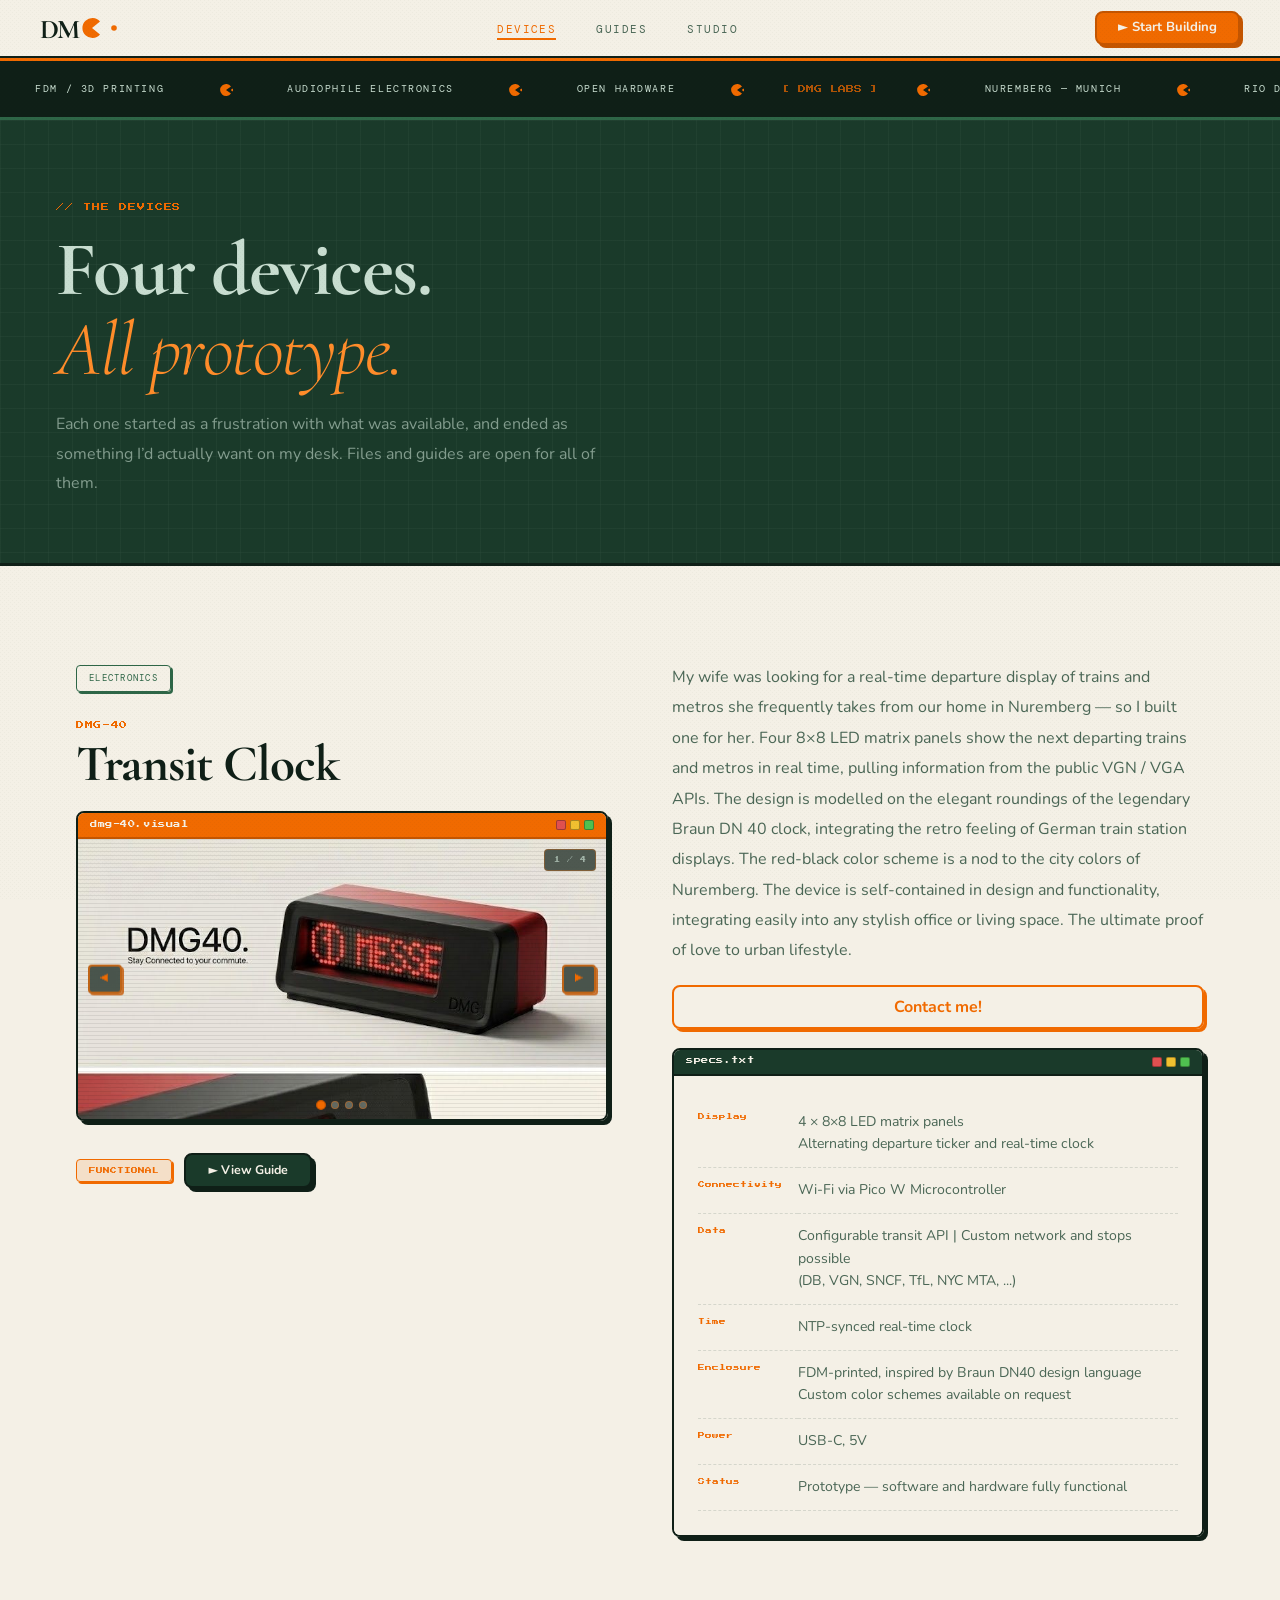
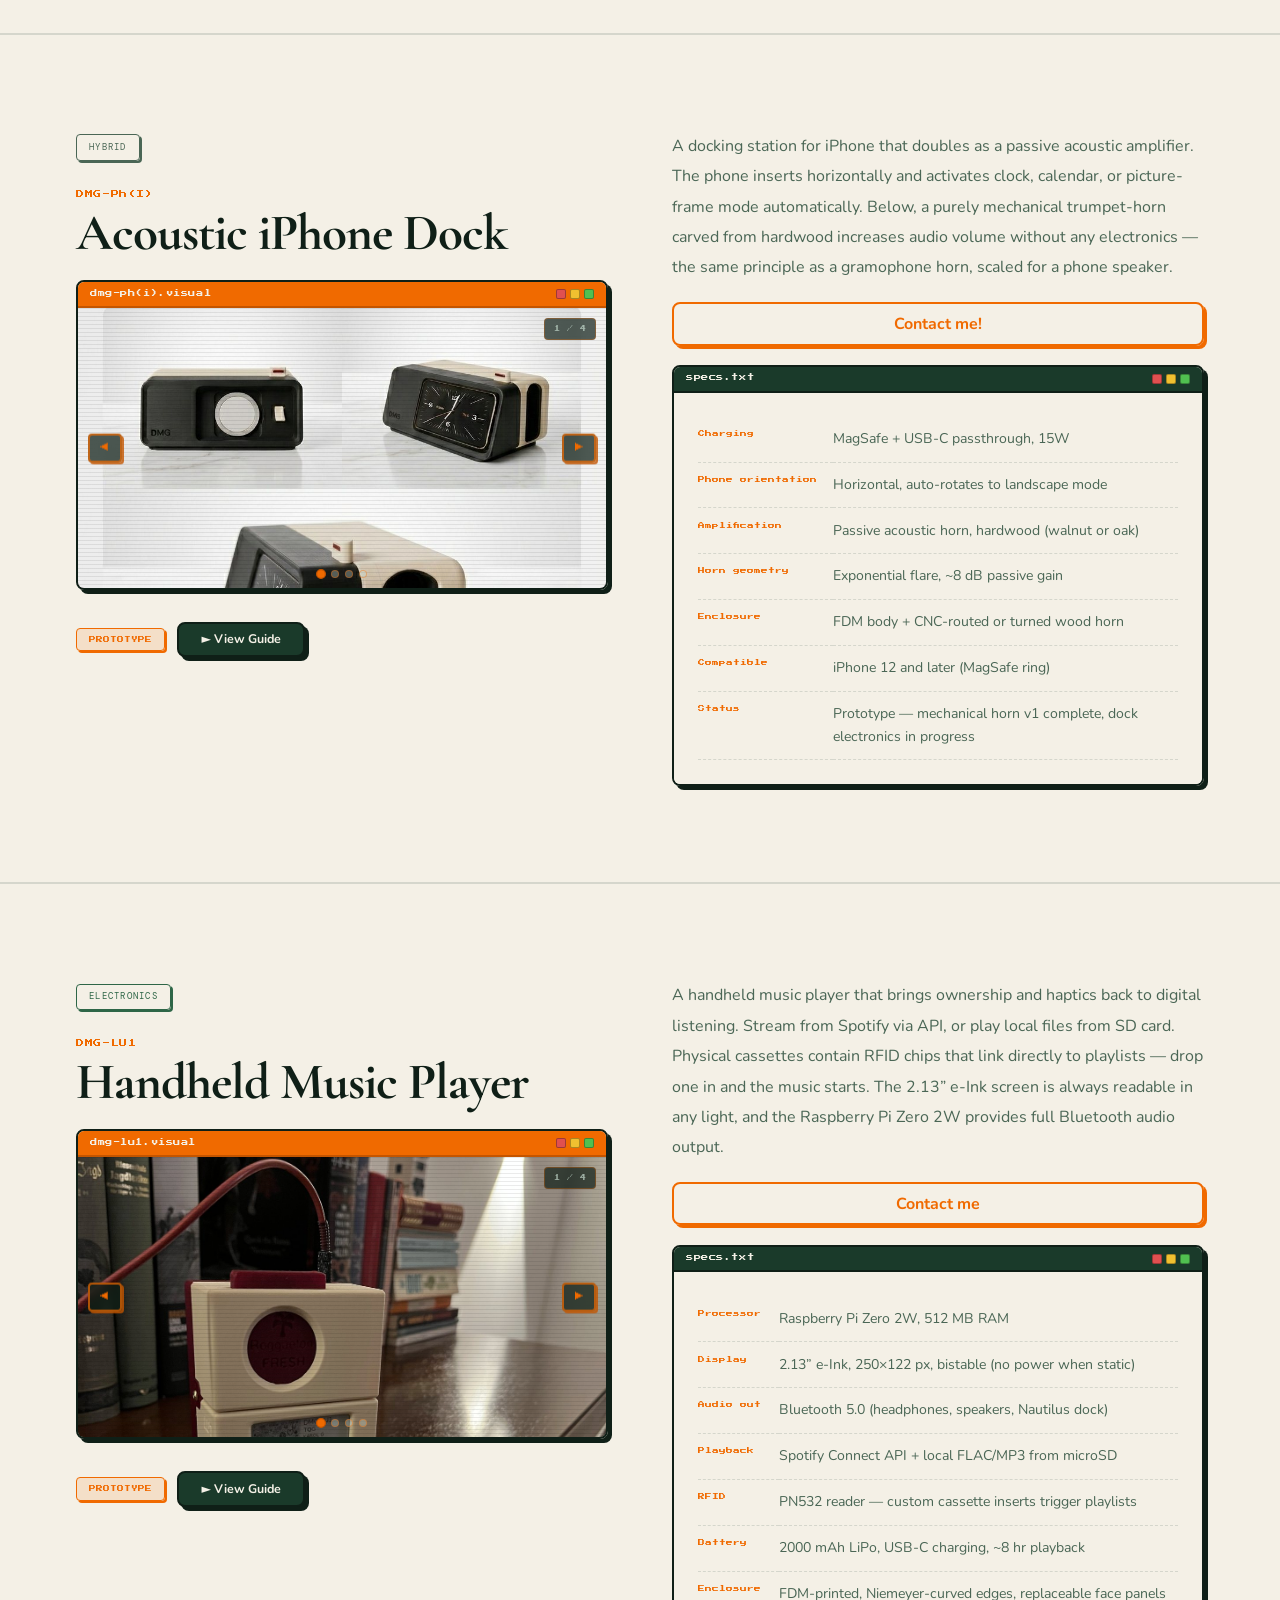
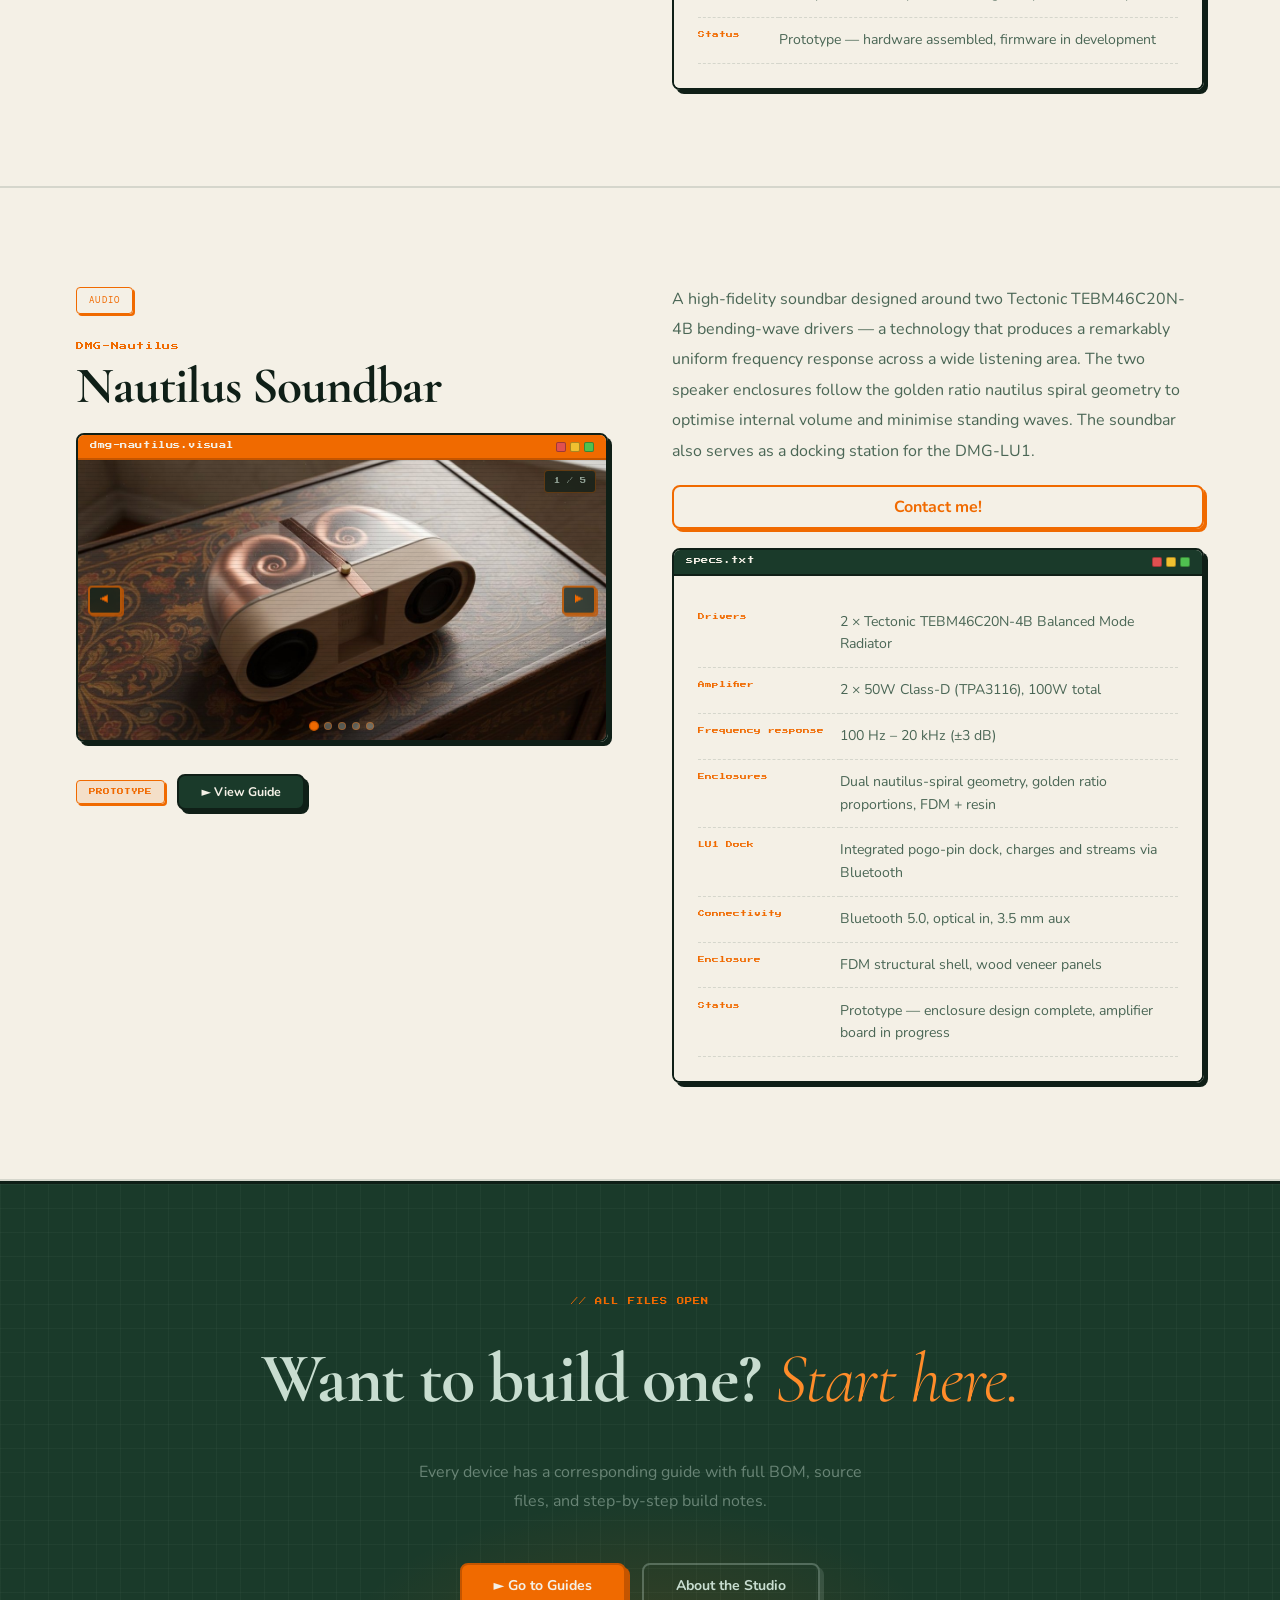
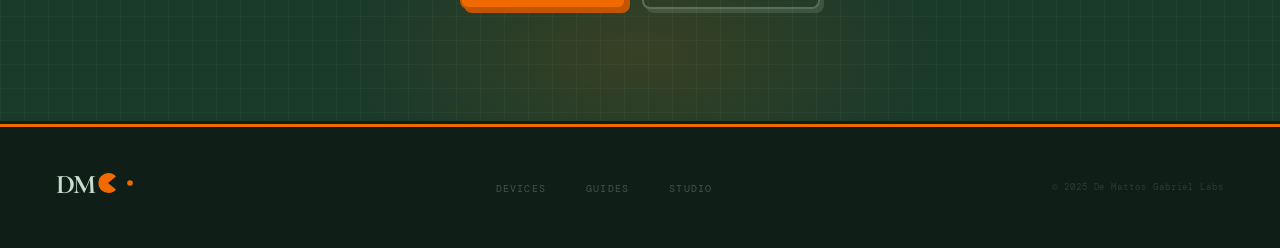
==== commit 1aefca9b: "Add guide-dmg40 with img and videos" ====
--- a/devices.html
+++ b/devices.html
@@ -12,6 +12,73 @@
     href="https://fonts.googleapis.com/css2?family=Cormorant+Garamond:ital,wght@0,300;0,600;0,700;1,300;1,600&family=DM+Mono:wght@300;400&family=Nunito:wght@400;600;700&family=Press+Start+2P&display=swap"
     rel="stylesheet" />
   <link rel="stylesheet" href="styles.css" />
+  <link rel="icon" type="image/svg+xml" href="favicon.svg"/>
+  <style>
+    /* ── VIDEO SLIDE ── */
+    .img-carousel__slide--video {
+      background: #000;
+      position: relative;
+    }
+    .img-carousel__slide--video video {
+      width: 100%;
+      height: 100%;
+      object-fit: cover;
+      display: block;
+    }
+    /* Play-button overlay shown before user interacts */
+    .carousel-video-play {
+      position: absolute;
+      inset: 0;
+      display: flex;
+      flex-direction: column;
+      align-items: center;
+      justify-content: center;
+      gap: 0.6rem;
+      background: rgba(15, 31, 23, 0.62);
+      cursor: pointer;
+      z-index: 5;
+      transition: opacity 0.2s;
+    }
+    .carousel-video-play.hidden { opacity: 0; pointer-events: none; }
+    .carousel-video-play__icon {
+      width: 52px; height: 52px;
+      border-radius: 50%;
+      border: 2.5px solid #f06a00;
+      background: rgba(240, 106, 0, 0.18);
+      display: flex; align-items: center; justify-content: center;
+      font-size: 1.2rem; color: #f06a00;
+      box-shadow: 0 0 0 6px rgba(240,106,0,0.1);
+      transition: background 0.15s, box-shadow 0.15s;
+    }
+    .carousel-video-play:hover .carousel-video-play__icon {
+      background: rgba(240,106,0,0.32);
+      box-shadow: 0 0 0 10px rgba(240,106,0,0.08);
+    }
+    .carousel-video-play__label {
+      font-family: 'Press Start 2P', monospace;
+      font-size: 0.38rem;
+      color: rgba(200,221,208,0.7);
+      letter-spacing: 0.12em;
+    }
+    /* Mute toggle inside the video slide */
+    .carousel-video-mute {
+      position: absolute;
+      bottom: 38px; right: 10px;
+      z-index: 10;
+      background: rgba(15,31,23,0.72);
+      border: 2px solid rgba(240,106,0,0.6);
+      color: #f06a00;
+      font-family: 'Press Start 2P', monospace;
+      font-size: 0.45rem;
+      padding: 0.35rem 0.55rem;
+      border-radius: 4px;
+      cursor: pointer;
+      backdrop-filter: blur(4px);
+      line-height: 1;
+      display: none;
+    }
+    .carousel-video-mute.visible { display: block; }
+  </style>
 </head>
 
 <body>
@@ -174,11 +241,22 @@
                   </svg>
                   <p>DROP IMAGE HERE<br>img/your-photo.jpg</p>
                 </div>
+                <div class="img-carousel__slide img-carousel__slide--video">
+                  <video src="video/DMG-DN40_WorkingVid-Window.mp4" loop playsinline preload="none"
+                    poster="img/dmg40_render.jpg"></video>
+                  <div class="img-carousel__scanline"></div>
+                  <div class="carousel-video-play" aria-label="Play video">
+                    <div class="carousel-video-play__icon">&#9654;</div>
+                    <span class="carousel-video-play__label">PLAY VIDEO</span>
+                  </div>
+                  <button class="carousel-video-mute" aria-label="Toggle mute">&#128264; MUTE</button>
+                </div>
               </div>
               <button class="img-carousel__btn img-carousel__btn--prev" aria-label="Previous">&#9664;</button>
               <button class="img-carousel__btn img-carousel__btn--next" aria-label="Next">&#9654;</button>
-              <div class="img-carousel__counter">1 / 3</div>
+              <div class="img-carousel__counter">1 / 4</div>
               <div class="img-carousel__dots">
+                <div class="img-carousel__dot"></div>
                 <div class="img-carousel__dot"></div>
                 <div class="img-carousel__dot"></div>
                 <div class="img-carousel__dot"></div>
@@ -299,11 +377,22 @@
                   </svg>
                   <p>DROP IMAGE HERE<br>img/your-photo.jpg</p>
                 </div>
+                <div class="img-carousel__slide img-carousel__slide--video">
+                  <video src="video/dmg_phi_demo.mp4" loop playsinline preload="none"
+                    poster="img/dmg_phi.jpg"></video>
+                  <div class="img-carousel__scanline"></div>
+                  <div class="carousel-video-play" aria-label="Play video">
+                    <div class="carousel-video-play__icon">&#9654;</div>
+                    <span class="carousel-video-play__label">PLAY VIDEO</span>
+                  </div>
+                  <button class="carousel-video-mute" aria-label="Toggle mute">&#128264; MUTE</button>
+                </div>
               </div>
               <button class="img-carousel__btn img-carousel__btn--prev" aria-label="Previous">&#9664;</button>
               <button class="img-carousel__btn img-carousel__btn--next" aria-label="Next">&#9654;</button>
-              <div class="img-carousel__counter">1 / 3</div>
+              <div class="img-carousel__counter">1 / 4</div>
               <div class="img-carousel__dots">
+                <div class="img-carousel__dot"></div>
                 <div class="img-carousel__dot"></div>
                 <div class="img-carousel__dot"></div>
                 <div class="img-carousel__dot"></div>
@@ -420,11 +509,22 @@
                   </svg>
                   <p>DROP IMAGE HERE<br>img/your-photo.jpg</p>
                 </div>
+                <div class="img-carousel__slide img-carousel__slide--video">
+                  <video src="video/dmg_lu1_demo.mp4" loop playsinline preload="none"
+                    poster="img/lu1_real.jpg"></video>
+                  <div class="img-carousel__scanline"></div>
+                  <div class="carousel-video-play" aria-label="Play video">
+                    <div class="carousel-video-play__icon">&#9654;</div>
+                    <span class="carousel-video-play__label">PLAY VIDEO</span>
+                  </div>
+                  <button class="carousel-video-mute" aria-label="Toggle mute">&#128264; MUTE</button>
+                </div>
               </div>
               <button class="img-carousel__btn img-carousel__btn--prev" aria-label="Previous">&#9664;</button>
               <button class="img-carousel__btn img-carousel__btn--next" aria-label="Next">&#9654;</button>
-              <div class="img-carousel__counter">1 / 3</div>
+              <div class="img-carousel__counter">1 / 4</div>
               <div class="img-carousel__dots">
+                <div class="img-carousel__dot"></div>
                 <div class="img-carousel__dot"></div>
                 <div class="img-carousel__dot"></div>
                 <div class="img-carousel__dot"></div>
@@ -544,11 +644,22 @@
                   </svg>
                   <p>DROP IMAGE HERE<br>img/your-photo.jpg</p>
                 </div>
+                <div class="img-carousel__slide img-carousel__slide--video">
+                  <video src="video/dmg_nautilus_demo.mp4" loop playsinline preload="none"
+                    poster="img/nautilus_render.jpg"></video>
+                  <div class="img-carousel__scanline"></div>
+                  <div class="carousel-video-play" aria-label="Play video">
+                    <div class="carousel-video-play__icon">&#9654;</div>
+                    <span class="carousel-video-play__label">PLAY VIDEO</span>
+                  </div>
+                  <button class="carousel-video-mute" aria-label="Toggle mute">&#128264; MUTE</button>
+                </div>
               </div>
               <button class="img-carousel__btn img-carousel__btn--prev" aria-label="Previous">&#9664;</button>
               <button class="img-carousel__btn img-carousel__btn--next" aria-label="Next">&#9654;</button>
-              <div class="img-carousel__counter">1 / 4</div>
+              <div class="img-carousel__counter">1 / 5</div>
               <div class="img-carousel__dots">
+                <div class="img-carousel__dot"></div>
                 <div class="img-carousel__dot"></div>
                 <div class="img-carousel__dot"></div>
                 <div class="img-carousel__dot"></div>
@@ -707,40 +818,100 @@
   </script>
 
   <script>
-    /* ── IMAGE CAROUSEL LOGIC ── */
+    /* ── IMAGE CAROUSEL LOGIC (with video support) ── */
     (function () {
       function initCarousel(el) {
-        const track = el.querySelector('.img-carousel__track');
-        const slides = el.querySelectorAll('.img-carousel__slide');
-        const dots = el.querySelectorAll('.img-carousel__dot');
-        const btnPrev = el.querySelector('.img-carousel__btn--prev');
-        const btnNext = el.querySelector('.img-carousel__btn--next');
-        const counter = el.querySelector('.img-carousel__counter');
-        const n = slides.length;
-        let cur = 0;
-
+        const track    = el.querySelector('.img-carousel__track');
+        const slides   = Array.from(el.querySelectorAll('.img-carousel__slide'));
+        const dots     = el.querySelectorAll('.img-carousel__dot');
+        const btnPrev  = el.querySelector('.img-carousel__btn--prev');
+        const btnNext  = el.querySelector('.img-carousel__btn--next');
+        const counter  = el.querySelector('.img-carousel__counter');
+        const n        = slides.length;
+        let cur        = 0;
+
+        /* ── Per-slide video setup ── */
+        slides.forEach(function (slide) {
+          if (!slide.classList.contains('img-carousel__slide--video')) return;
+
+          const video    = slide.querySelector('video');
+          const overlay  = slide.querySelector('.carousel-video-play');
+          const muteBtn  = slide.querySelector('.carousel-video-mute');
+          if (!video) return;
+
+          /* Clicking the overlay OR the video itself toggles play/pause */
+          function togglePlay() {
+            if (video.paused) {
+              video.play();
+            } else {
+              video.pause();
+            }
+          }
+
+          overlay.addEventListener('click', togglePlay);
+          video.addEventListener('click', togglePlay);
+
+          /* Keep overlay and mute button in sync with actual playback state */
+          video.addEventListener('play', function () {
+            overlay.classList.add('hidden');
+            if (muteBtn) muteBtn.classList.add('visible');
+          });
+          video.addEventListener('pause', function () {
+            overlay.classList.remove('hidden');
+            if (muteBtn) muteBtn.classList.remove('visible');
+          });
+
+          /* Mute toggle */
+          if (muteBtn) {
+            muteBtn.addEventListener('click', function (e) {
+              e.stopPropagation();
+              video.muted = !video.muted;
+              muteBtn.textContent = video.muted ? '\uD83D\uDD07 UNMUTE' : '\uD83D\uDD08 MUTE';
+            });
+          }
+        });
+
+        /* ── Navigation ── */
         function go(idx) {
+          /* Pause any playing video on the slide we're leaving */
+          const leavingSlide = slides[cur];
+          if (leavingSlide && leavingSlide.classList.contains('img-carousel__slide--video')) {
+            const leavingVideo = leavingSlide.querySelector('video');
+            if (leavingVideo && !leavingVideo.paused) leavingVideo.pause();
+          }
+
           cur = (idx + n) % n;
           track.style.transform = 'translateX(-' + (cur * 100) + '%)';
-          dots.forEach((d, i) => d.classList.toggle('active', i === cur));
+          dots.forEach(function (d, i) { d.classList.toggle('active', i === cur); });
           if (counter) counter.textContent = (cur + 1) + ' / ' + n;
-          if (btnPrev) btnPrev.disabled = false;
-          if (btnNext) btnNext.disabled = false;
+
+          /* Auto-resume video if it was playing before we left */
+          const arrivingSlide = slides[cur];
+          if (arrivingSlide && arrivingSlide.classList.contains('img-carousel__slide--video')) {
+            const arrivingVideo = arrivingSlide.querySelector('video');
+            /* Only auto-resume if the video has been started at least once
+               (currentTime > 0 means the user has pressed play before) */
+            if (arrivingVideo && arrivingVideo.currentTime > 0) {
+              arrivingVideo.play();
+            }
+          }
         }
 
-        if (btnPrev) btnPrev.addEventListener('click', () => go(cur - 1));
-        if (btnNext) btnNext.addEventListener('click', () => go(cur + 1));
-        dots.forEach((d, i) => d.addEventListener('click', () => go(i)));
+        if (btnPrev) btnPrev.addEventListener('click', function () { go(cur - 1); });
+        if (btnNext) btnNext.addEventListener('click', function () { go(cur + 1); });
+        dots.forEach(function (d, i) { d.addEventListener('click', function () { go(i); }); });
 
         el.setAttribute('tabindex', '0');
-        el.addEventListener('keydown', e => {
-          if (e.key === 'ArrowLeft') { go(cur - 1); e.preventDefault(); }
+        el.addEventListener('keydown', function (e) {
+          if (e.key === 'ArrowLeft')  { go(cur - 1); e.preventDefault(); }
           if (e.key === 'ArrowRight') { go(cur + 1); e.preventDefault(); }
         });
 
         let tx0 = 0, ty0 = 0;
-        el.addEventListener('touchstart', e => { tx0 = e.touches[0].clientX; ty0 = e.touches[0].clientY; }, { passive: true });
-        el.addEventListener('touchend', e => {
+        el.addEventListener('touchstart', function (e) {
+          tx0 = e.touches[0].clientX; ty0 = e.touches[0].clientY;
+        }, { passive: true });
+        el.addEventListener('touchend', function (e) {
           const dx = e.changedTouches[0].clientX - tx0;
           const dy = e.changedTouches[0].clientY - ty0;
           if (Math.abs(dx) > Math.abs(dy) * 1.5 && Math.abs(dx) > 30) go(dx < 0 ? cur + 1 : cur - 1);
@@ -807,6 +978,8 @@
           if (e.target.closest('.img-carousel__btn') || e.target.closest('.img-carousel__dots')) return;
           var slide = e.target.closest('.img-carousel__slide:not(.img-carousel__slide--placeholder)');
           if (!slide) return;
+          /* Video slides handle their own click — don't open the lightbox */
+          if (slide.classList.contains('img-carousel__slide--video')) return;
           var clickedImg = slide.querySelector('img');
           if (!clickedImg) return;
           var images = getCarouselImages(carousel);
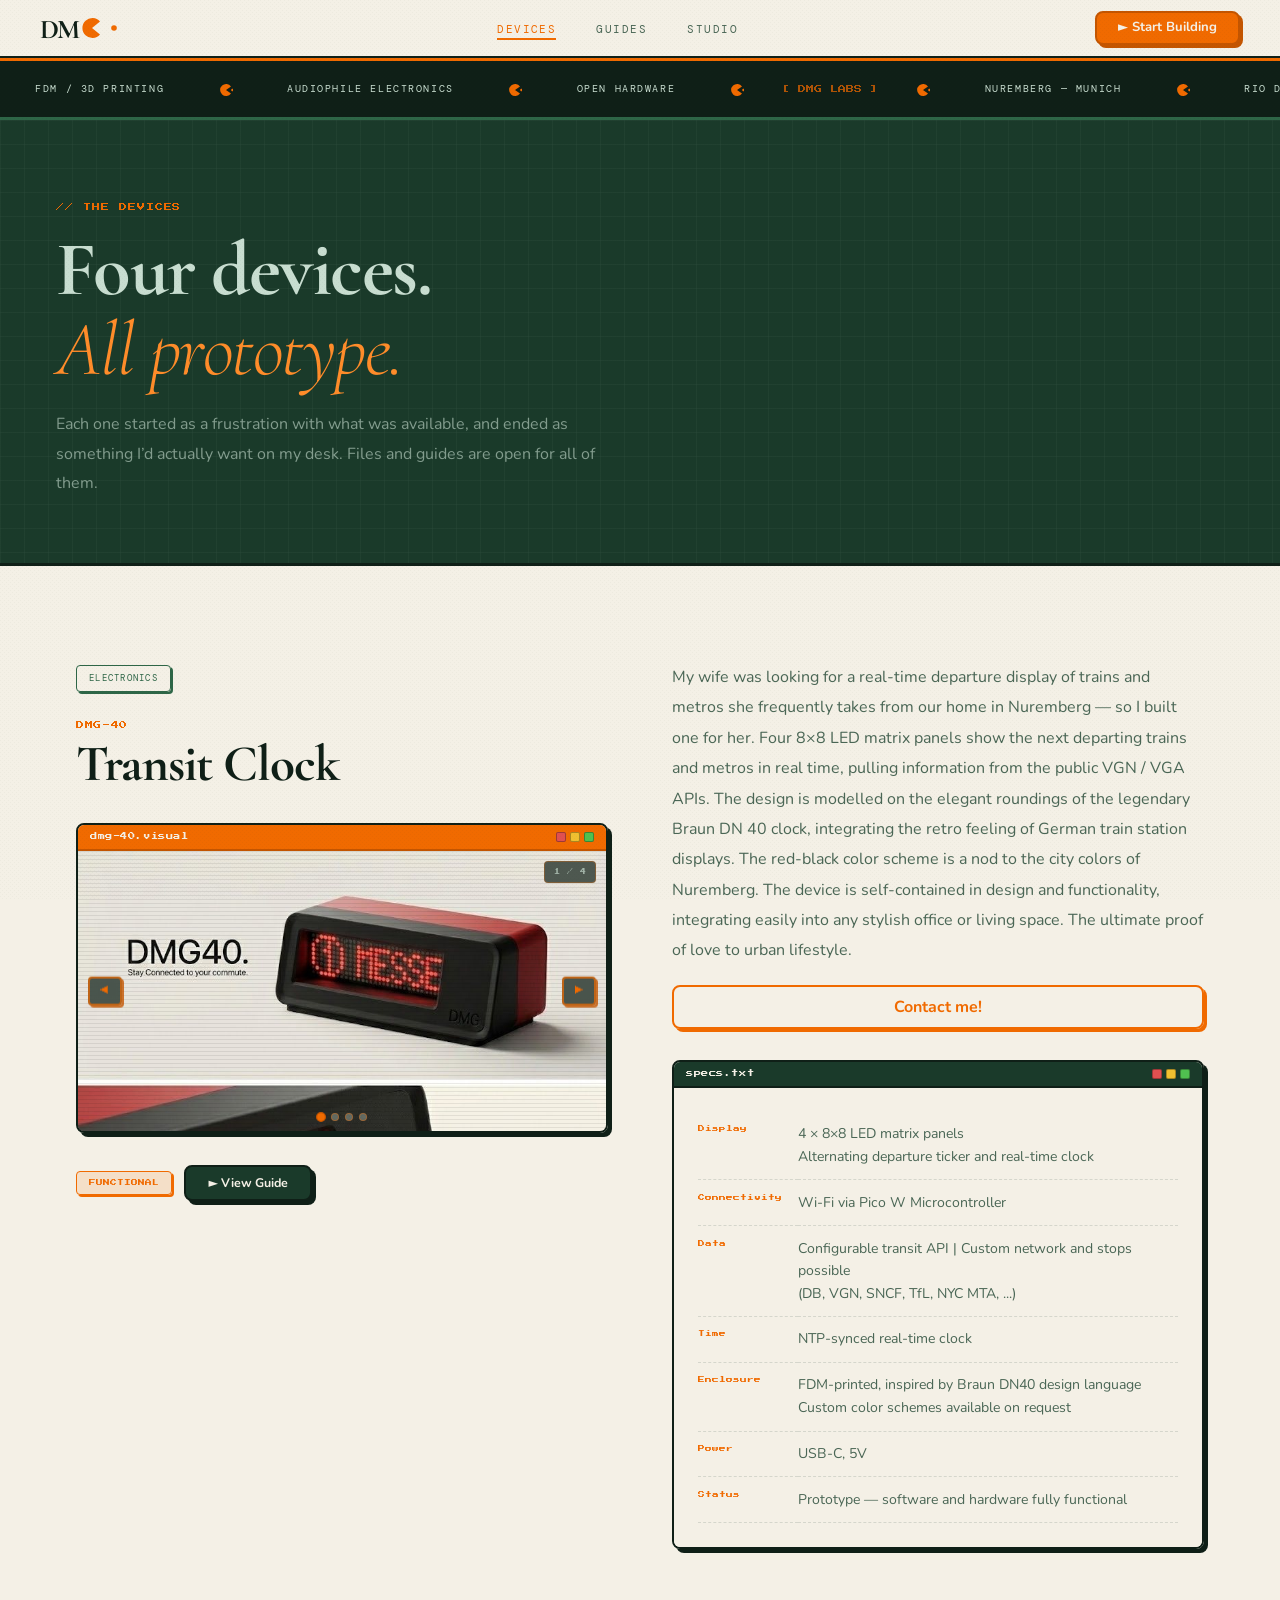
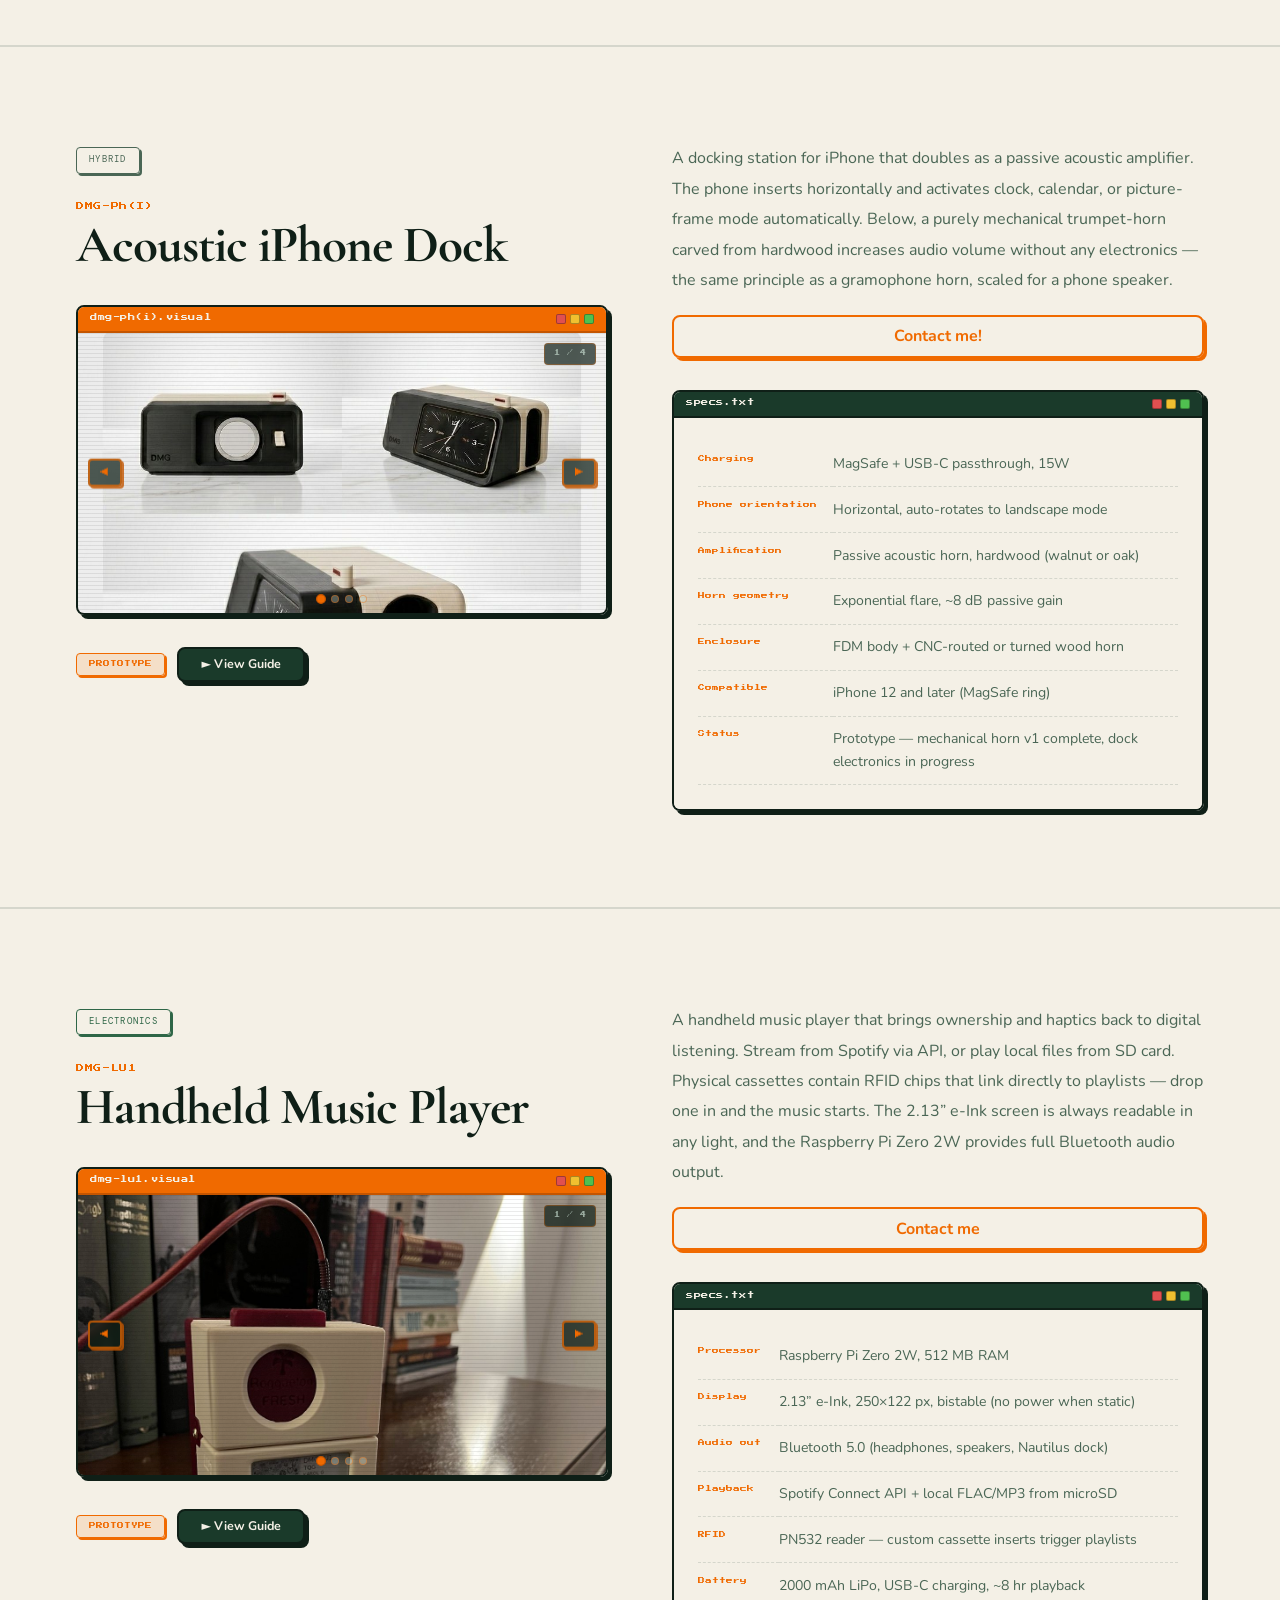
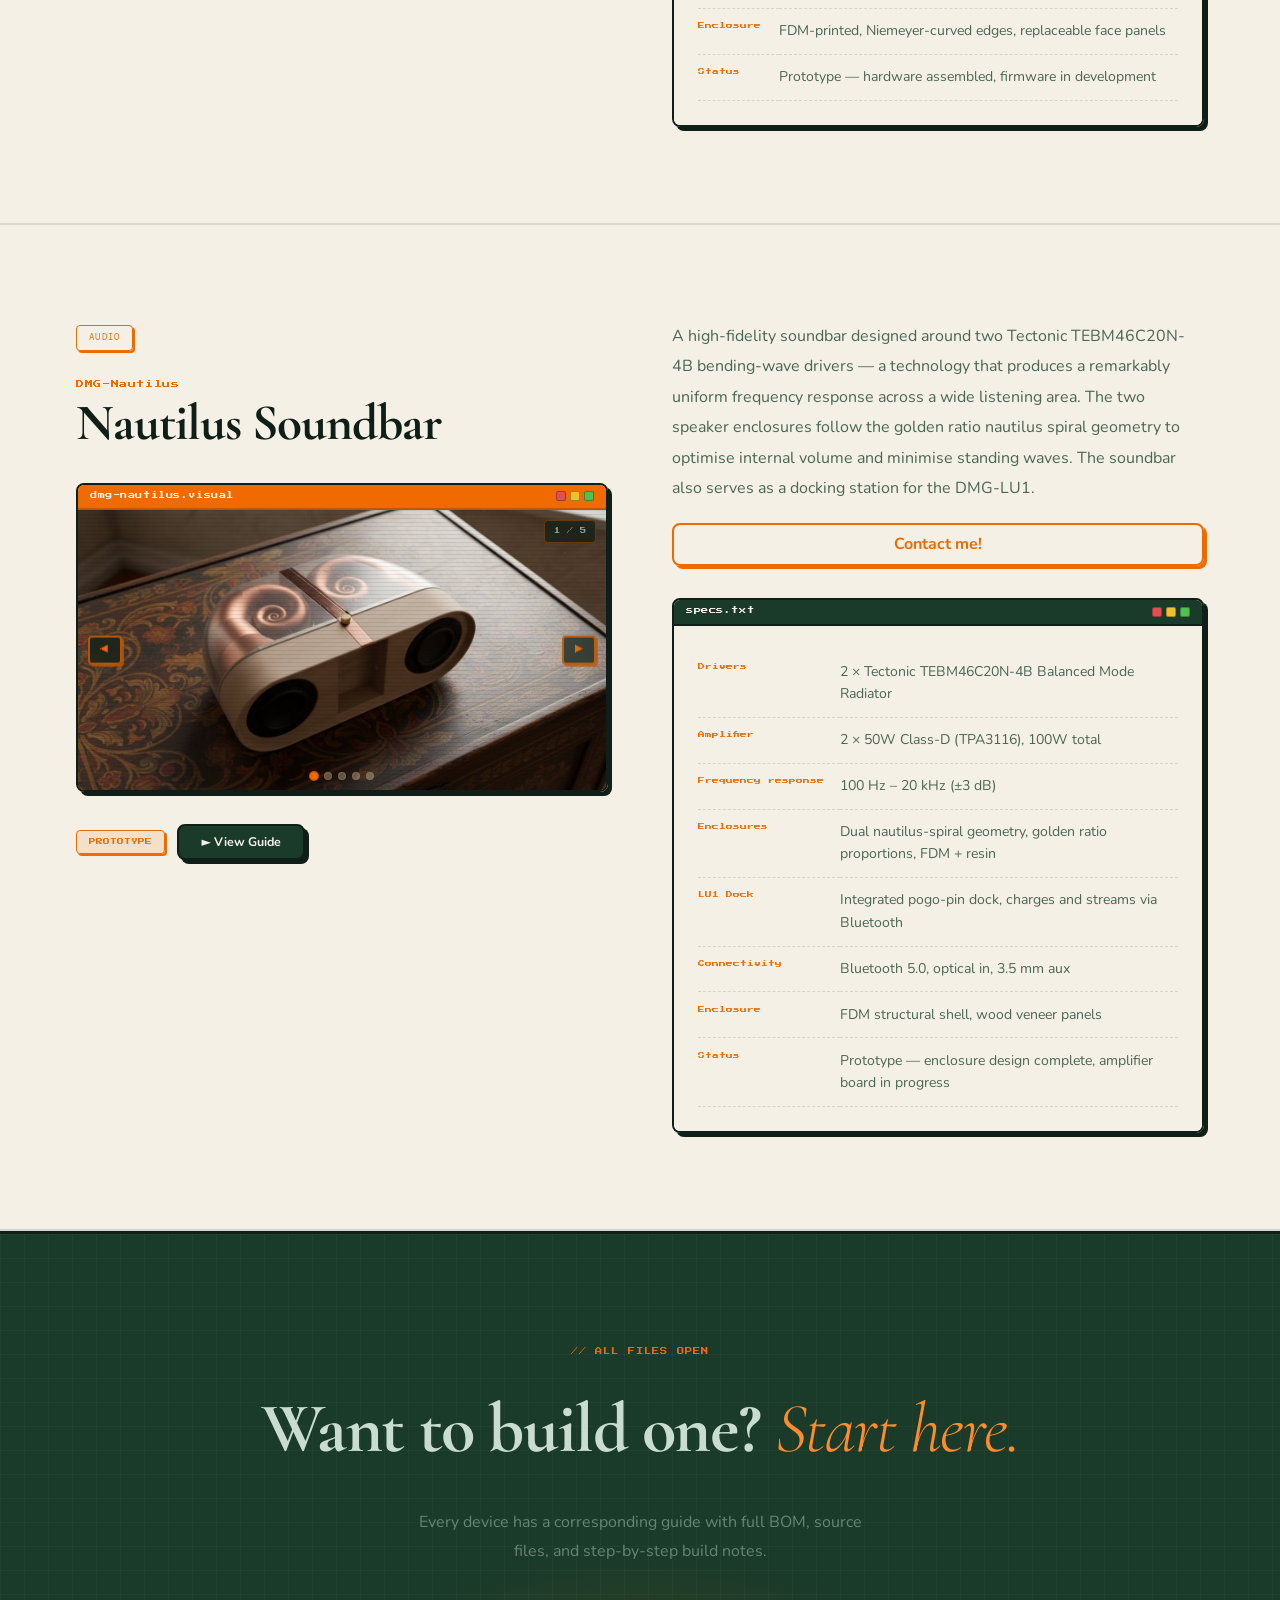
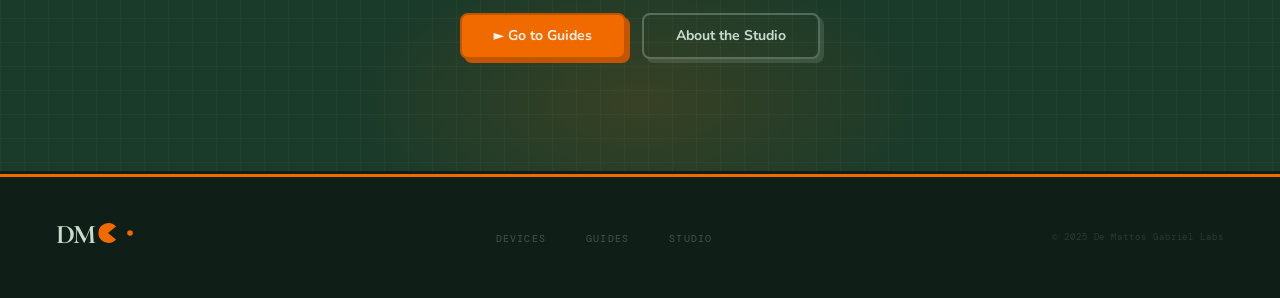
==== commit aabc0be9: "Add guide-dmg40.html for DMG-40 device" ====
--- a/devices.html
+++ b/devices.html
@@ -266,7 +266,7 @@
 
           <div class="device-badge-row">
             <span class="badge badge-prototype">FUNCTIONAL</span>
-            <a href="#" class="btn btn-primary btn-view-guide">&#9658; View Guide</a>
+            <a href="guide-dmg40.html" class="btn btn-primary btn-view-guide">&#9658; View Guide</a>
           </div>
         </div>
 
@@ -1007,6 +1007,7 @@
         if (e.key === 'ArrowRight') { showImage(lbIdx + 1); e.preventDefault(); }
       });
     })();
+    
   </script>
 
   <script>
--- a/styles.css
+++ b/styles.css
@@ -754,6 +754,7 @@
   border-radius: var(--radius-md);
   overflow:      hidden;
   box-shadow:    var(--shadow-pixel-lg) var(--color-ink);
+  margin-top: 0.78rem;
 }
 
 .retro-window__titlebar {
@@ -2162,3 +2163,940 @@
     flex-wrap:      wrap;
   }
 }
+
+
+/* ============================================================
+   28. VIDEO SLIDE — MOLECULE
+   ============================================================
+   Extends .img-carousel__slide. Add modifier class
+   .img-carousel__slide--video to the slide div.
+
+   Usage:
+     <div class="img-carousel__slide img-carousel__slide--video">
+       <video src="video/demo.mp4" loop playsinline preload="none"
+              poster="img/poster.jpg"></video>
+       <div class="img-carousel__scanline"></div>
+       <div class="carousel-video-play" aria-label="Play video">
+         <div class="carousel-video-play__icon">&#9654;</div>
+         <span class="carousel-video-play__label">PLAY VIDEO</span>
+       </div>
+       <button class="carousel-video-mute" aria-label="Toggle mute">
+         &#128264; MUTE
+       </button>
+     </div>
+   ============================================================ */
+
+.img-carousel__slide--video {
+  background: var(--color-black);
+  position:   relative;
+  cursor:     default;
+}
+
+.img-carousel__slide--video video {
+  width:      100%;
+  height:     100%;
+  object-fit: cover;
+  display:    block;
+}
+
+/* Full-slide play/pause overlay */
+.carousel-video-play {
+  position:        absolute;
+  inset:           0;
+  display:         flex;
+  flex-direction:  column;
+  align-items:     center;
+  justify-content: center;
+  gap:             0.6rem;
+  background:      rgba(15, 31, 23, 0.62);
+  cursor:          pointer;
+  z-index:         5;
+  transition:      opacity var(--transition-base);
+}
+.carousel-video-play.hidden {
+  opacity:        0;
+  pointer-events: none;
+}
+
+.carousel-video-play__icon {
+  width:           52px;
+  height:          52px;
+  border-radius:   50%;
+  border:          2.5px solid var(--color-orange);
+  background:      rgba(240, 106, 0, 0.18);
+  display:         flex;
+  align-items:     center;
+  justify-content: center;
+  font-size:       1.2rem;
+  color:           var(--color-orange);
+  box-shadow:      0 0 0 6px rgba(240, 106, 0, 0.1);
+  transition:      background var(--transition-base), box-shadow var(--transition-base);
+}
+.carousel-video-play:hover .carousel-video-play__icon {
+  background: rgba(240, 106, 0, 0.32);
+  box-shadow: 0 0 0 10px rgba(240, 106, 0, 0.08);
+}
+
+.carousel-video-play__label {
+  font-family:    var(--font-pixel);
+  font-size:      0.38rem;
+  color:          rgba(200, 221, 208, 0.7);
+  letter-spacing: 0.12em;
+}
+
+/* Mute / unmute toggle — visible only while playing */
+.carousel-video-mute {
+  position:        absolute;
+  bottom:          38px;
+  right:           10px;
+  z-index:         10;
+  background:      rgba(15, 31, 23, 0.72);
+  border:          2px solid rgba(240, 106, 0, 0.6);
+  color:           var(--color-orange);
+  font-family:     var(--font-pixel);
+  font-size:       0.45rem;
+  padding:         0.35rem 0.55rem;
+  border-radius:   var(--radius-sm);
+  cursor:          pointer;
+  backdrop-filter: blur(4px);
+  line-height:     1;
+  display:         none;
+  letter-spacing:  0.06em;
+}
+.carousel-video-mute.visible { display: block; }
+
+
+/* ============================================================
+   29. GUIDE PAGE — PAGE-SPECIFIC
+   ============================================================
+   Layout shells, hero, download banner, TOC, and body grid
+   used on guide sub-pages (e.g. guide-dmg40.html).
+   ============================================================ */
+
+/* Layout variables */
+:root {
+  --guide-max:  780px;
+  --guide-wide: 1100px;
+}
+
+/* ── Guide hero (dark, two-column) ── */
+.guide-hero {
+  background:    var(--color-ink);
+  padding:       5rem 2.5rem 4rem;
+  border-bottom: 3px solid var(--color-orange);
+}
+
+.guide-hero__inner {
+  max-width:             var(--guide-wide);
+  margin:                0 auto;
+  display:               grid;
+  grid-template-columns: 1fr 1fr;
+  gap:                   4rem;
+  align-items:           center;
+}
+
+.guide-hero__breadcrumb {
+  font-family:   var(--font-mono);
+  font-size:     0.65rem;
+  color:         rgba(200, 221, 208, 0.4);
+  letter-spacing: 0.1em;
+  margin-bottom: var(--space-5);
+  display:       flex;
+  gap:           var(--space-2);
+  align-items:   center;
+}
+.guide-hero__breadcrumb a {
+  color:      inherit;
+  text-decoration: none;
+  transition: color var(--transition-base);
+}
+.guide-hero__breadcrumb a:hover { color: var(--color-orange); }
+
+.guide-hero__breadcrumb-sep { opacity: 0.3; }
+
+.guide-hero__eyebrow {
+  font-family:    var(--font-pixel);
+  font-size:      0.45rem;
+  color:          var(--color-orange);
+  letter-spacing: 0.14em;
+  margin-bottom:  var(--space-4);
+}
+
+.guide-hero__title {
+  font-family:    var(--font-display);
+  font-size:      clamp(2.4rem, 5vw, 4rem);
+  font-weight:    700;
+  color:          var(--color-mist);
+  line-height:    1.05;
+  letter-spacing: -0.02em;
+  margin-bottom:  var(--space-5);
+}
+.guide-hero__title em {
+  color:       var(--color-orange);
+  font-style:  italic;
+  font-weight: 300;
+}
+
+.guide-hero__desc {
+  font-size:     0.97rem;
+  color:         rgba(200, 221, 208, 0.62);
+  line-height:   1.85;
+  max-width:     480px;
+  margin-bottom: var(--space-6);
+}
+
+/* Skill tags (atom — guide-specific colour variants) */
+.guide-skill-row {
+  display:       flex;
+  flex-wrap:     wrap;
+  gap:           var(--space-2);
+  margin-bottom: var(--space-6);
+}
+
+.skill-tag {
+  font-family:    var(--font-mono);
+  font-size:      0.55rem;
+  letter-spacing: 0.12em;
+  text-transform: uppercase;
+  padding:        0.3rem 0.75rem;
+  border-radius:  var(--radius-sm);
+  border:         1.5px solid currentColor;
+  display:        inline-block;
+}
+.skill-tag--elec { color: var(--color-sage); }
+.skill-tag--fdm  { color: var(--color-moss); }
+.skill-tag--api  { color: var(--color-orange); }
+.skill-tag--code { color: rgba(200, 221, 208, 0.55); }
+
+/* Hero stats strip */
+.guide-hero__stats {
+  display:       flex;
+  gap:           var(--space-8);
+  flex-wrap:     wrap;
+  padding:       1.2rem 0;
+  border-top:    1px dashed rgba(200, 221, 208, 0.14);
+  border-bottom: 1px dashed rgba(200, 221, 208, 0.14);
+  margin-bottom: var(--space-6);
+}
+
+.guide-stat-item {
+  display:        flex;
+  flex-direction: column;
+  gap:            var(--space-1);
+}
+
+.guide-stat-item__label {
+  font-family:    var(--font-pixel);
+  font-size:      0.38rem;
+  color:          rgba(200, 221, 208, 0.35);
+  letter-spacing: 0.1em;
+}
+
+.guide-stat-item__value {
+  font-family: var(--font-display);
+  font-size:   1.6rem;
+  font-weight: 700;
+  color:       var(--color-orange);
+  line-height: 1;
+}
+.guide-stat-item__value--sm {
+  font-size: 1.1rem;
+  letter-spacing: 0.02em;
+}
+
+/* Visual slot inside hero */
+.guide-hero__visual .retro-window {
+  border:     2px solid rgba(200, 221, 208, 0.18);
+  box-shadow: 6px 6px 0 rgba(240, 106, 0, 0.2);
+}
+
+/* ── Download banner ── */
+.download-banner {
+  background:    var(--color-forest);
+  border-top:    3px solid var(--color-ink);
+  border-bottom: 3px solid var(--color-ink);
+  padding:       1.8rem 2.5rem;
+}
+
+.download-banner__inner {
+  max-width:       var(--guide-wide);
+  margin:          0 auto;
+  display:         flex;
+  align-items:     center;
+  justify-content: space-between;
+  gap:             var(--space-6);
+  flex-wrap:       wrap;
+}
+
+.download-banner__label {
+  font-family:    var(--font-pixel);
+  font-size:      0.42rem;
+  color:          var(--color-orange);
+  letter-spacing: 0.12em;
+  margin-bottom:  0.4rem;
+}
+
+.download-banner__title {
+  font-family: var(--font-display);
+  font-size:   1.5rem;
+  font-weight: 700;
+  color:       var(--color-mist);
+  line-height: 1.1;
+}
+
+.download-banner__files {
+  display:    flex;
+  gap:        0.6rem;
+  flex-wrap:  wrap;
+  margin-top: var(--space-3);
+}
+
+.download-banner__actions {
+  display:     flex;
+  gap:         var(--space-3);
+  flex-wrap:   wrap;
+  align-items: center;
+  flex-shrink: 0;
+}
+
+.file-chip {
+  font-family:    var(--font-mono);
+  font-size:      0.6rem;
+  color:          rgba(200, 221, 208, 0.55);
+  background:     rgba(200, 221, 208, 0.07);
+  border:         1px solid rgba(200, 221, 208, 0.14);
+  border-radius:  var(--radius-sm);
+  padding:        0.25rem 0.6rem;
+  letter-spacing: 0.08em;
+}
+
+/* ── Guide body layout ── */
+.guide-body {
+  background: var(--color-cream);
+  padding:    5rem 2.5rem;
+}
+
+.guide-body__inner {
+  max-width:             var(--guide-wide);
+  margin:                0 auto;
+  display:               grid;
+  grid-template-columns: 220px 1fr;
+  gap:                   5rem;
+  align-items:           start;
+}
+
+/* ── Sticky sidebar TOC ── */
+.guide-toc {
+  position: sticky;
+  top:      80px;
+}
+
+.guide-toc__heading {
+  font-family:    var(--font-pixel);
+  font-size:      0.38rem;
+  color:          var(--color-orange);
+  letter-spacing: 0.12em;
+  margin-bottom:  var(--space-4);
+  opacity:        0.7;
+}
+
+.guide-toc__links {
+  list-style:     none;
+  display:        flex;
+  flex-direction: column;
+  gap:            0.1rem;
+}
+
+.guide-toc__links a {
+  font-family:    var(--font-mono);
+  font-size:      0.6rem;
+  letter-spacing: 0.06em;
+  color:          var(--color-text-soft);
+  text-decoration: none;
+  padding:        0.3rem 0.5rem;
+  border-left:    2px solid transparent;
+  display:        block;
+  transition:     color var(--transition-base), border-color var(--transition-base);
+}
+.guide-toc__links a:hover,
+.guide-toc__links a.active {
+  color:            var(--color-orange);
+  border-left-color: var(--color-orange);
+}
+
+.guide-toc__divider {
+  height:     1px;
+  background: var(--color-border);
+  margin:     0.75rem 0.5rem;
+}
+
+/* ── Guide content area ── */
+.guide-content { min-width: 0; }
+
+.guide-section {
+  margin-bottom:     4.5rem;
+  scroll-margin-top: 100px;
+}
+
+.guide-section__eyebrow {
+  font-family:    var(--font-pixel);
+  font-size:      0.42rem;
+  color:          var(--color-orange);
+  letter-spacing: 0.14em;
+  margin-bottom:  0.6rem;
+}
+
+.guide-section__title {
+  font-family:    var(--font-display);
+  font-size:      clamp(1.6rem, 3vw, 2.2rem);
+  font-weight:    700;
+  color:          var(--color-ink);
+  letter-spacing: -0.02em;
+  line-height:    1.1;
+  margin-bottom:  var(--space-5);
+}
+
+.guide-section__body {
+  font-size:   0.97rem;
+  color:       var(--color-text-soft);
+  line-height: 1.85;
+}
+.guide-section__body p + p { margin-top: var(--space-4); }
+.guide-section__body strong { color: var(--color-ink); }
+.guide-section__body a {
+  color:                var(--color-orange);
+  text-underline-offset: 3px;
+}
+
+/* Guide page responsive */
+@media (max-width: 900px) {
+  .guide-hero__inner  { grid-template-columns: 1fr; gap: 2.5rem; }
+  .guide-body__inner  { grid-template-columns: 1fr; }
+  .guide-toc          { display: none; }
+}
+@media (max-width: 600px) {
+  .guide-hero         { padding: 3.5rem 1.5rem 3rem; }
+  .guide-body         { padding: 3rem 1.5rem; }
+  .download-banner    { padding: 1.4rem 1.5rem; }
+}
+
+
+/* ============================================================
+   30. BOM TABLE — MOLECULE
+   ============================================================
+   Bill-of-materials table, used inside a .retro-window body.
+   Usage:
+     <table class="bom-table">
+       <thead><tr><th>Component</th><th>Spec</th><th>Qty</th><th>Link</th></tr></thead>
+       <tbody>
+         <tr>
+           <td>Raspberry Pi Pico W</td>
+           <td>Wi-Fi variant required</td>
+           <td><span class="bom-qty">× 1</span></td>
+           <td><a class="bom-link" href="…">raspberrypi.com ↗</a></td>
+         </tr>
+       </tbody>
+     </table>
+   ============================================================ */
+
+.bom-table {
+  width:           100%;
+  border-collapse: collapse;
+  font-size:       0.88rem;
+  background:var(--color-cream);
+}
+
+.bom-table thead th {
+  font-family:    var(--font-pixel);
+  font-size:      0.38rem;
+  color:          var(--color-orange);
+  letter-spacing: 0.1em;
+  text-align:     left;
+  padding:        0.6rem 0.8rem;
+  border-bottom:  2px solid var(--color-border);
+  background:     var(--color-parchment);
+  white-space:    nowrap;
+}
+
+.bom-table tbody tr {
+  border-bottom: 1px dashed rgba(26, 58, 42, 0.1);
+  transition:    background var(--transition-fast);
+}
+.bom-table tbody tr:last-child { border-bottom: none; }
+.bom-table tbody tr:hover      { background: rgba(240, 106, 0, 0.04); }
+
+.bom-table td {
+  padding:        0.7rem 0.8rem;
+  color:          var(--color-text-soft);
+  vertical-align: top;
+}
+.bom-table td:first-child {
+  font-weight: 600;
+  font-size:   0.78rem;
+  font-family: var(--font-mono);
+}
+.bom-table td:nth-child(2) {
+  font-family: var(--font-mono);
+  font-size:   0.78rem;
+}
+
+.bom-qty {
+  font-family:    var(--font-pixel);
+  font-size:      0.45rem;
+  color:          var(--color-orange);
+  white-space:    nowrap;
+}
+
+.bom-link {
+  font-family:    var(--font-mono);
+  font-size:      0.65rem;
+  color:          var(--color-orange);
+  text-decoration: none;
+  border-bottom:  1px dashed currentColor;
+  transition:     opacity var(--transition-base);
+}
+.bom-link:hover { opacity: 0.7; }
+
+.bom-optional {
+  font-family:    var(--font-pixel);
+  font-size:      0.36rem;
+  color:          var(--color-text-faint);
+  vertical-align: middle;
+  margin-left:    var(--space-1);
+  letter-spacing: 0.06em;
+}
+
+
+/* ============================================================
+   31. BUILD STEPS — MOLECULE
+   ============================================================
+   Numbered step list used in guide pages.
+   Usage:
+     <div class="step-list">
+       <div class="step" id="step-01">
+         <div class="step__num">01</div>
+         <div class="step__body">
+           <div class="step__title">Print the enclosure</div>
+           <div class="step__text"><p>…</p></div>
+         </div>
+       </div>
+     </div>
+   ============================================================ */
+
+.step-list {
+  display:        flex;
+  flex-direction: column;
+  gap:            var(--space-6);
+  margin-top:     var(--space-5);
+}
+
+.step {
+  display:               grid;
+  grid-template-columns: 48px 1fr;
+  gap:                   var(--space-5);
+  align-items:           start;
+  scroll-margin-top:     100px;
+}
+
+.step__num {
+  width:           48px;
+  height:          48px;
+  border-radius:   var(--radius-md);
+  border:          2px solid var(--color-ink);
+  background:      var(--color-ink);
+  box-shadow:      var(--shadow-pixel-md) var(--color-orange);
+  display:         flex;
+  align-items:     center;
+  justify-content: center;
+  font-family:     var(--font-pixel);
+  font-size:       0.5rem;
+  color:           var(--color-orange);
+  flex-shrink:     0;
+  line-height:     1;
+}
+
+.step__body {}
+
+.step__title {
+  font-family:   var(--font-display);
+  font-size:     1.25rem;
+  font-weight:   700;
+  color:         var(--color-ink);
+  margin-bottom: var(--space-2);
+  line-height:   1.2;
+}
+
+.step__text {
+  font-size:   0.92rem;
+  color:       var(--color-text-soft);
+  line-height: 1.8;
+}
+.step__text p + p { margin-top: 0.7rem; }
+
+.step__text code {
+  font-family:   var(--font-mono);
+  font-size:     0.8em;
+  background:    rgba(26, 58, 42, 0.08);
+  padding:       0.1em 0.4em;
+  border-radius: var(--radius-sm);
+  color:         var(--color-forest);
+}
+
+/* Fallback plain pre inside step text (no syntax highlighter) */
+.step__text pre {
+  background:    var(--color-ink);
+  color:         var(--color-mist);
+  padding:       var(--space-4) var(--space-5);
+  border-radius: var(--radius-md);
+  font-family:   var(--font-mono);
+  font-size:     0.7rem;
+  line-height:   1.75;
+  overflow-x:    auto;
+  border-left:   3px solid var(--color-orange);
+  margin:        0.75rem 0;
+}
+
+@media (max-width: 600px) {
+  .step { grid-template-columns: 36px 1fr; gap: var(--space-4); }
+  .step__num { width: 36px; height: 36px; font-size: 0.4rem; }
+}
+
+
+/* ============================================================
+   32. GUIDE MEDIA — MOLECULE
+   ============================================================
+   Image placeholders, media grids, and captions for guide
+   pages. An .img-placeholder shows a dashed frame when no
+   image is present; a real <img> inside fills it completely.
+
+   Usage:
+     <div class="guide-media">
+       <div class="img-placeholder img-placeholder--tall">
+         <img src="img/photo.jpg" alt="…" />
+       </div>
+       <p class="guide-media__caption">Caption text.</p>
+     </div>
+
+     Two-column grid:
+     <div class="guide-media-grid">
+       <div>…placeholder…<p class="guide-media__caption">…</p></div>
+       <div>…placeholder…<p class="guide-media__caption">…</p></div>
+     </div>
+   ============================================================ */
+
+.guide-media {
+  margin: var(--space-7) 0;
+}
+
+.guide-media__caption {
+  font-family:    var(--font-mono);
+  font-size:      0.6rem;
+  color:          var(--color-text-faint);
+  letter-spacing: 0.08em;
+  margin-top:     0.6rem;
+  padding-left:   0.25rem;
+}
+
+.guide-media-grid {
+  display:               grid;
+  grid-template-columns: 1fr 1fr;
+  gap:                   var(--space-4);
+  margin:                var(--space-6) 0;
+}
+@media (max-width: 600px) {
+  .guide-media-grid { grid-template-columns: 1fr; }
+}
+
+/* Image placeholder */
+.img-placeholder {
+  width:           100%;
+  aspect-ratio:    16 / 9;
+  border:          2px dashed rgba(240, 106, 0, 0.4);
+  border-radius:   var(--radius-md);
+  overflow:        hidden;
+  position:        relative;
+  display:         flex;
+  flex-direction:  column;
+  align-items:     center;
+  justify-content: center;
+  gap:             0.75rem;
+  color:           rgba(240, 106, 0, 0.5);
+  font-family:     var(--font-pixel);
+  font-size:       0.4rem;
+  letter-spacing:  0.1em;
+  text-align:      center;
+  background:      rgba(26, 58, 42, 0.06);
+}
+
+.img-placeholder--tall { aspect-ratio: 4 / 3; }
+
+.img-placeholder svg { opacity: 0.4; }
+
+/* Real image fills the placeholder completely */
+.img-placeholder img {
+  position:       absolute;
+  inset:          0;
+  width:          100%;
+  height:         100%;
+  object-fit:     cover;
+  object-position: center top;
+}
+
+/* Zoom cursor + lightbox trigger state */
+.img-placeholder.lb-trigger { cursor: zoom-in; }
+
+
+/* ============================================================
+   33. GUIDE CALLOUTS — MOLECULE
+   ============================================================
+   Contextual callout boxes: default orange, tip (green),
+   warning (red).
+
+   Usage:
+     <div class="guide-callout guide-callout--tip">
+       <div class="guide-callout__label">// TIP</div>
+       Body text here.
+     </div>
+   ============================================================ */
+
+.guide-callout {
+  border-left:   4px solid var(--color-orange);
+  background:    var(--color-orange-dim);
+  padding:       var(--space-4) var(--space-5);
+  border-radius: 0 var(--radius-md) var(--radius-md) 0;
+  margin:        var(--space-5) 0;
+  font-size:     0.9rem;
+  color:         var(--color-text-soft);
+  line-height:   1.75;
+}
+
+.guide-callout__label {
+  font-family:    var(--font-pixel);
+  font-size:      0.38rem;
+  color:          var(--color-orange);
+  letter-spacing: 0.1em;
+  margin-bottom:  0.4rem;
+}
+
+.guide-callout--tip {
+  border-left-color: var(--color-moss);
+  background:        rgba(74, 124, 89, 0.07);
+}
+.guide-callout--tip .guide-callout__label { color: var(--color-moss); }
+
+.guide-callout--warn {
+  border-left-color: #c62828;
+  background:        rgba(198, 40, 40, 0.06);
+}
+.guide-callout--warn .guide-callout__label { color: #c62828; }
+
+
+/* ============================================================
+   34. CODE BLOCK — MOLECULE
+   ============================================================
+   Syntax-highlighted code block styled as a retro OS window.
+   Requires Prism.js (autoloader) loaded via CDN. The Prism
+   default theme is fully overridden by the token rules below.
+
+   Usage:
+     <div class="code-block">
+       <div class="code-block__header">
+         <div class="code-block__header-left">
+           <div class="code-block__dots">
+             <div class="code-block__dot code-block__dot--r"></div>
+             <div class="code-block__dot code-block__dot--y"></div>
+             <div class="code-block__dot code-block__dot--g"></div>
+           </div>
+           <span class="code-block__filename">config.json</span>
+         </div>
+         <div class="code-block__header-right">
+           <span class="code-block__lang">JSON</span>
+           <button class="code-block__copy">COPY</button>
+         </div>
+       </div>
+       <div class="code-block__body">
+         <pre><code class="language-json">{ … }</code></pre>
+       </div>
+     </div>
+
+   Supported language classes (Prism autoloader fetches them):
+     language-python  language-json  language-javascript
+     language-bash    language-none  (plain text, no highlight)
+   ============================================================ */
+
+.code-block {
+  margin:        var(--space-6) 0;
+  border-radius: var(--radius-md);
+  overflow:      hidden;
+  border:        2px solid rgba(26, 58, 42, 0.25);
+  box-shadow:    var(--shadow-pixel-lg) var(--color-ink);
+}
+
+.code-block__header {
+  display:         flex;
+  align-items:     center;
+  justify-content: space-between;
+  background:      var(--color-ink);
+  padding:         0.5rem 0.85rem 0.5rem 1rem;
+  border-bottom:   2px solid rgba(240, 106, 0, 0.35);
+  gap:             var(--space-4);
+}
+
+.code-block__header-left {
+  display:     flex;
+  align-items: center;
+  gap:         0.75rem;
+}
+
+.code-block__header-right {
+  display:     flex;
+  align-items: center;
+  gap:         0.6rem;
+}
+
+.code-block__dots {
+  display:    flex;
+  gap:        5px;
+  flex-shrink: 0;
+}
+
+.code-block__dot {
+  width:         10px;
+  height:        10px;
+  border-radius: var(--radius-sm);
+  border:        1.5px solid rgba(0, 0, 0, 0.3);
+}
+.code-block__dot--r { background: #e05050; }
+.code-block__dot--y { background: #f0c030; }
+.code-block__dot--g { background: #50c050; }
+
+.code-block__filename {
+  font-family:    var(--font-pixel);
+  font-size:      0.42rem;
+  color:          var(--color-mist);
+  letter-spacing: 0.08em;
+  opacity:        0.75;
+}
+
+.code-block__lang {
+  font-family:    var(--font-mono);
+  font-size:      0.6rem;
+  color:          var(--color-orange);
+  letter-spacing: 0.1em;
+  text-transform: uppercase;
+  background:     rgba(240, 106, 0, 0.12);
+  border:         1px solid rgba(240, 106, 0, 0.3);
+  border-radius:  var(--radius-sm);
+  padding:        0.15rem 0.5rem;
+}
+
+.code-block__copy {
+  font-family:    var(--font-pixel);
+  font-size:      0.38rem;
+  color:          rgba(200, 221, 208, 0.45);
+  background:     none;
+  border:         1.5px solid rgba(200, 221, 208, 0.2);
+  border-radius:  var(--radius-sm);
+  padding:        0.3rem 0.6rem;
+  cursor:         pointer;
+  letter-spacing: 0.08em;
+  transition:     color var(--transition-base), border-color var(--transition-base);
+  white-space:    nowrap;
+}
+.code-block__copy:hover {
+  color:        var(--color-orange);
+  border-color: rgba(240, 106, 0, 0.4);
+}
+.code-block__copy--copied {
+  color:        #50c050;
+  border-color: #50c050;
+}
+
+.code-block__body {
+  background:  #0d1a12;
+  overflow-x:  auto;
+}
+
+/* Prism theme override — DMG Labs palette */
+.code-block__body pre[class*="language-"] {
+  background:  transparent;
+  margin:      0;
+  padding:     1.1rem 1.25rem;
+  font-family: var(--font-mono);
+  font-size:   0.72rem;
+  line-height: 1.8;
+  border:      none;
+  border-radius: 0;
+  text-shadow: none;
+}
+.code-block__body code[class*="language-"],
+.code-block__body pre[class*="language-"] {
+  color: var(--color-mist);
+}
+
+/* Token colours */
+.token.comment,
+.token.prolog,
+.token.doctype,
+.token.cdata          { color: rgba(200, 221, 208, 0.35); font-style: italic; }
+.token.punctuation    { color: rgba(200, 221, 208, 0.5); }
+.token.property,
+.token.tag,
+.token.constant,
+.token.symbol,
+.token.deleted        { color: var(--color-orange); }
+.token.boolean,
+.token.number         { color: var(--color-orange-lt); }
+.token.selector,
+.token.attr-name,
+.token.string,
+.token.char,
+.token.builtin,
+.token.inserted       { color: var(--color-sage); }
+.token.operator,
+.token.entity,
+.token.url            { color: var(--color-mist); }
+.token.atrule,
+.token.attr-value,
+.token.keyword        { color: var(--color-orange); font-weight: 600; }
+.token.function,
+.token.class-name     { color: var(--color-orange-lt); }
+.token.regex,
+.token.important,
+.token.variable       { color: var(--color-mist); }
+
+/* Optional line numbers gutter */
+.code-block__body pre.line-numbers { padding-left: 3.5rem; }
+.line-numbers .line-numbers-rows   { border-right: 2px solid rgba(240, 106, 0, 0.15); }
+.line-numbers-rows > span:before   { color: rgba(200, 221, 208, 0.2); }
+
+
+/* ============================================================
+   35. UTILITY HELPERS — atoms
+   ============================================================
+   Small, single-purpose helpers used across pages.
+   ============================================================ */
+
+/* Image object-position overrides */
+.img--top { object-position: center top; }
+
+/* Carousel background colour modifiers */
+.img-carousel--pine { background: #1a1a14; }
+
+/* BOM table helpers */
+.bom-table--flush { margin: 0; }
+.bom-table__qty-cell { text-align: center; }
+.bom-table__th--center { text-align: center; }
+
+/* Guide hero actions row */
+.guide-hero__actions {
+  display:   flex;
+  gap:       var(--space-3);
+  flex-wrap: wrap;
+}
+
+/* Tip-colour link (used inside guide-callout--tip) */
+.link--tip {
+  color: var(--color-moss);
+  text-underline-offset: 3px;
+}
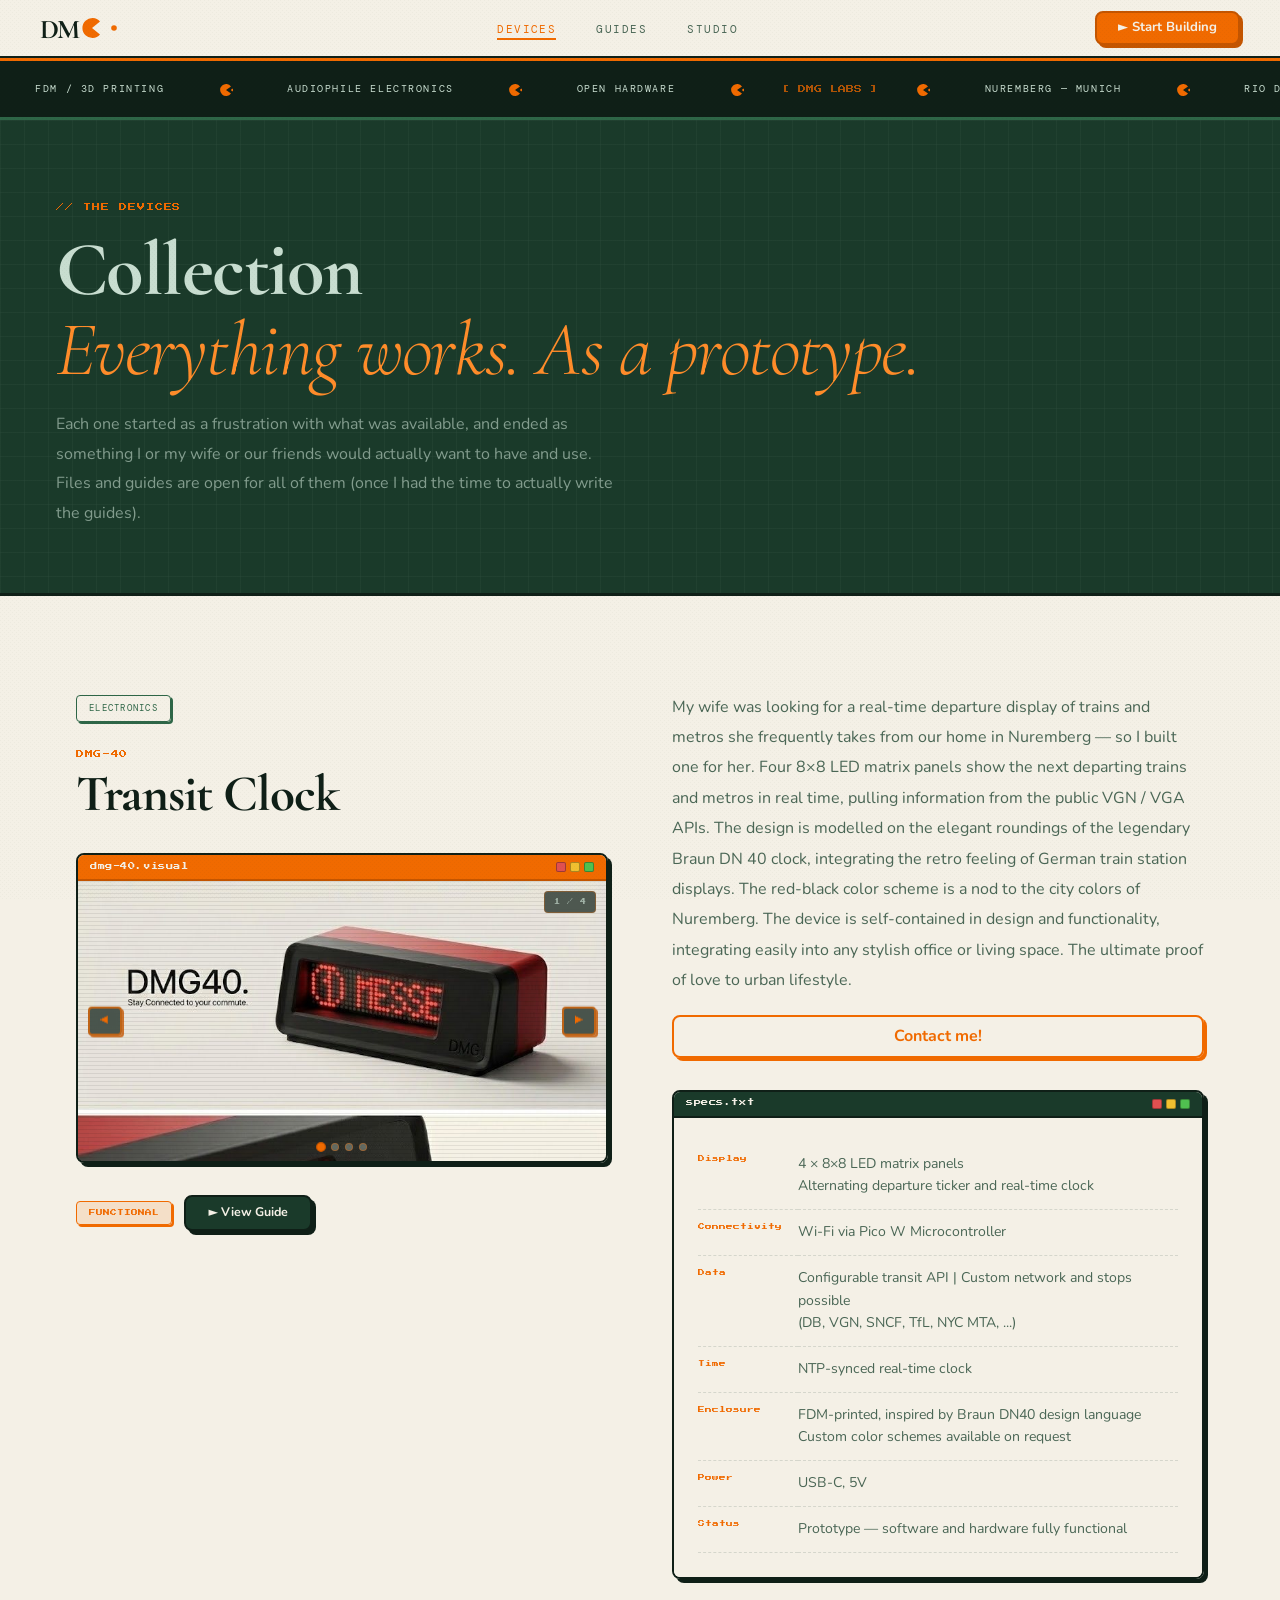
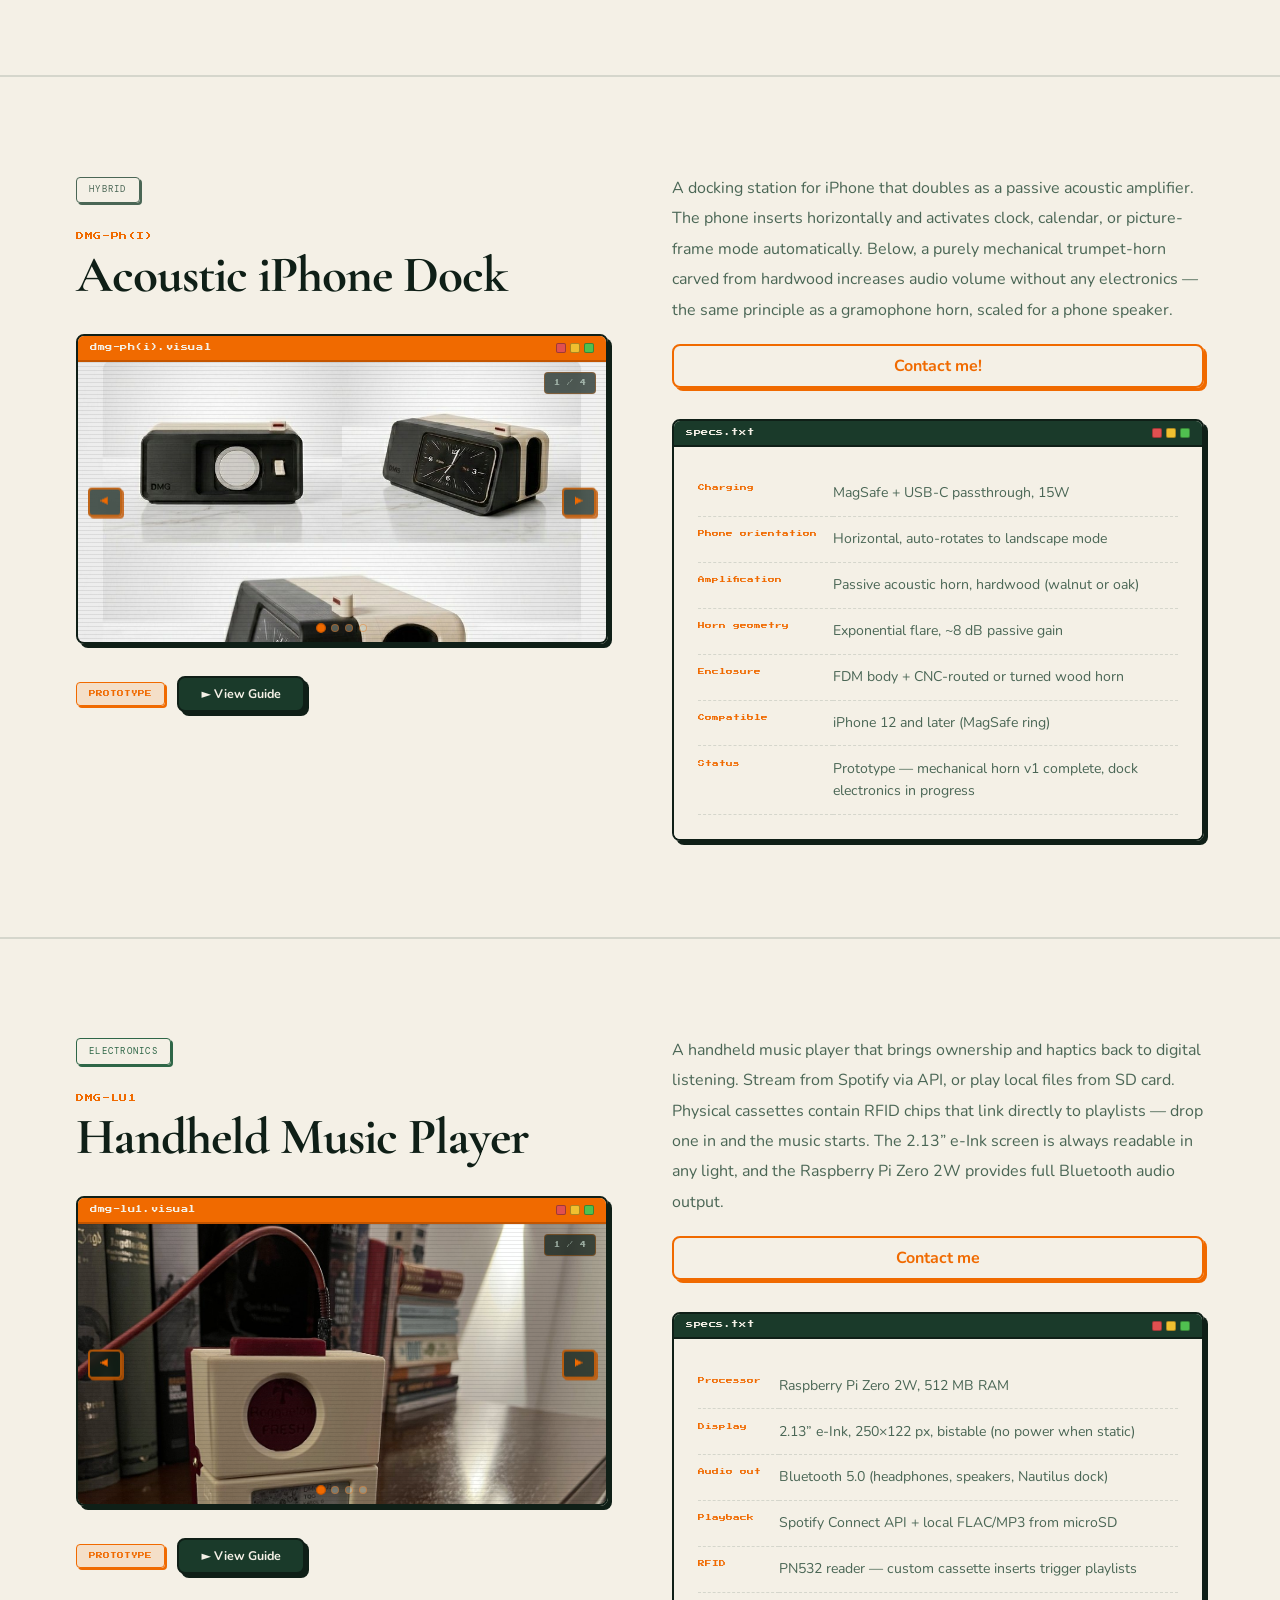
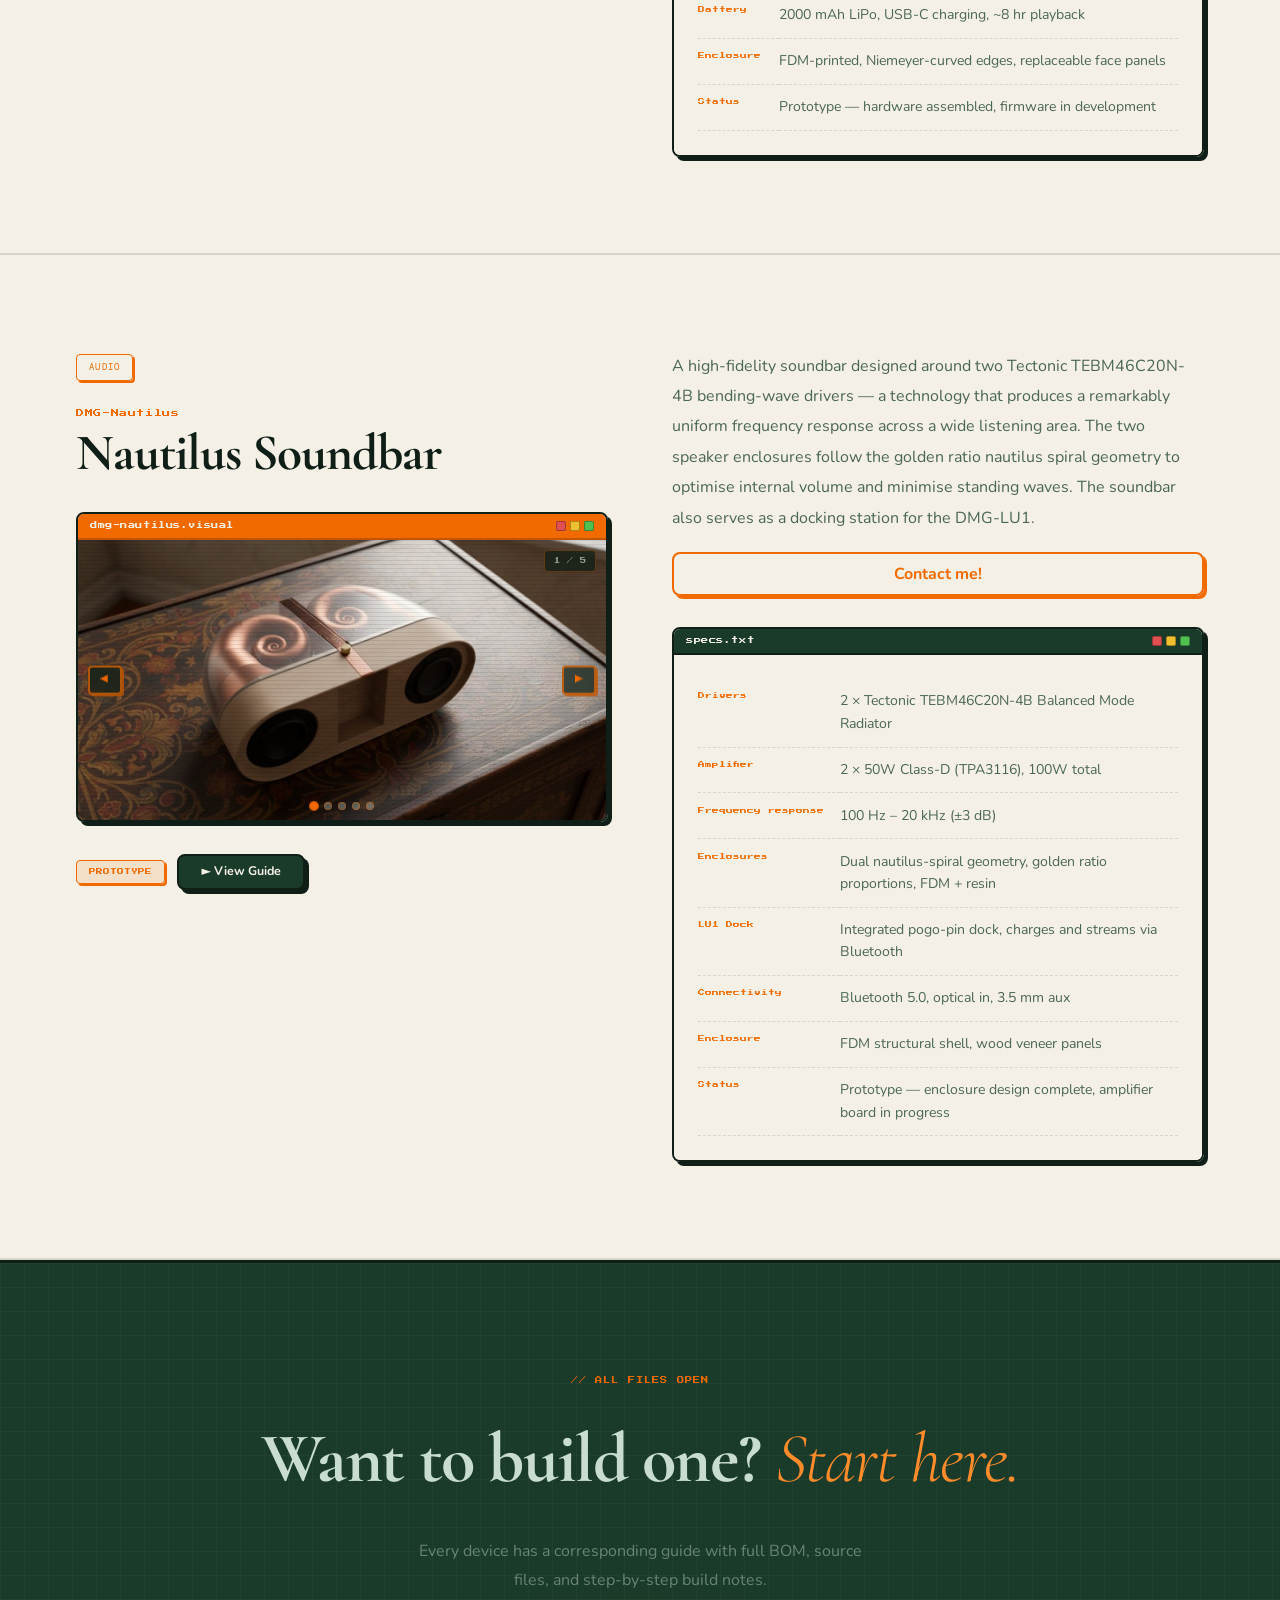
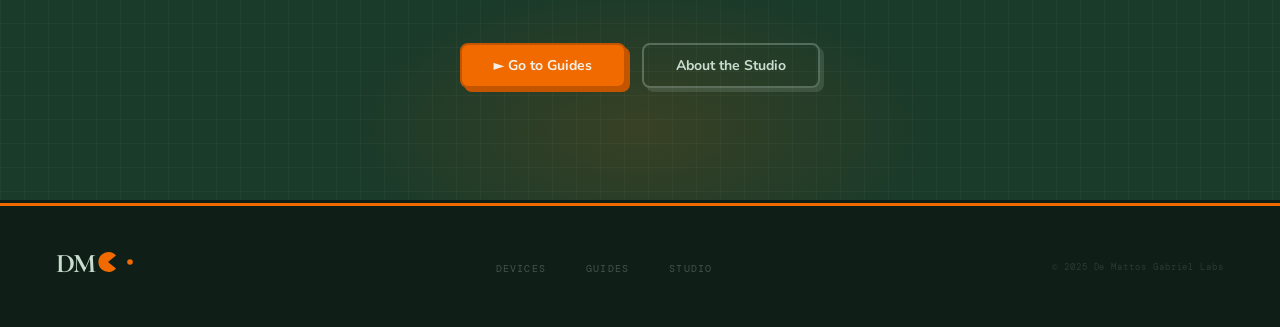
==== commit f47bd77c: "Adjust studio.html and formatting in index.html" ====
--- a/devices.html
+++ b/devices.html
@@ -188,9 +188,9 @@
   <section class="devices-hero">
     <div class="devices-hero__inner">
       <div class="devices-hero__eyebrow">// THE DEVICES</div>
-      <h1 class="devices-hero__title">Four devices.<br><em>All prototype.</em></h1>
+      <h1 class="devices-hero__title">Collection<br><em>Everything works. As a prototype.</em></h1>
       <p class="devices-hero__sub">Each one started as a frustration with what was available, and ended as something
-        I&#8217;d actually want on my desk. Files and guides are open for all of them.</p>
+        I or my wife or our friends would actually want to have and use. Files and guides are open for all of them (once I had the time to actually write the guides).</p>
     </div>
   </section>
 
@@ -802,261 +802,7 @@
       </div>
     </div>
   </div>
-
-
-  <script>
-    /* Scroll reveal */
-    const obs = new IntersectionObserver(es => es.forEach(e => {
-      if (e.isIntersecting) { e.target.classList.add('visible'); obs.unobserve(e.target); }
-    }), { threshold: 0.08 });
-    document.querySelectorAll('.reveal').forEach(el => obs.observe(el));
-
-    /* Active nav link */
-    document.querySelectorAll('.nav__link').forEach(a => {
-      if (a.getAttribute('href') === window.location.pathname.split('/').pop()) a.classList.add('active');
-    });
-  </script>
-
-  <script>
-    /* ── IMAGE CAROUSEL LOGIC (with video support) ── */
-    (function () {
-      function initCarousel(el) {
-        const track    = el.querySelector('.img-carousel__track');
-        const slides   = Array.from(el.querySelectorAll('.img-carousel__slide'));
-        const dots     = el.querySelectorAll('.img-carousel__dot');
-        const btnPrev  = el.querySelector('.img-carousel__btn--prev');
-        const btnNext  = el.querySelector('.img-carousel__btn--next');
-        const counter  = el.querySelector('.img-carousel__counter');
-        const n        = slides.length;
-        let cur        = 0;
-
-        /* ── Per-slide video setup ── */
-        slides.forEach(function (slide) {
-          if (!slide.classList.contains('img-carousel__slide--video')) return;
-
-          const video    = slide.querySelector('video');
-          const overlay  = slide.querySelector('.carousel-video-play');
-          const muteBtn  = slide.querySelector('.carousel-video-mute');
-          if (!video) return;
-
-          /* Clicking the overlay OR the video itself toggles play/pause */
-          function togglePlay() {
-            if (video.paused) {
-              video.play();
-            } else {
-              video.pause();
-            }
-          }
-
-          overlay.addEventListener('click', togglePlay);
-          video.addEventListener('click', togglePlay);
-
-          /* Keep overlay and mute button in sync with actual playback state */
-          video.addEventListener('play', function () {
-            overlay.classList.add('hidden');
-            if (muteBtn) muteBtn.classList.add('visible');
-          });
-          video.addEventListener('pause', function () {
-            overlay.classList.remove('hidden');
-            if (muteBtn) muteBtn.classList.remove('visible');
-          });
-
-          /* Mute toggle */
-          if (muteBtn) {
-            muteBtn.addEventListener('click', function (e) {
-              e.stopPropagation();
-              video.muted = !video.muted;
-              muteBtn.textContent = video.muted ? '\uD83D\uDD07 UNMUTE' : '\uD83D\uDD08 MUTE';
-            });
-          }
-        });
-
-        /* ── Navigation ── */
-        function go(idx) {
-          /* Pause any playing video on the slide we're leaving */
-          const leavingSlide = slides[cur];
-          if (leavingSlide && leavingSlide.classList.contains('img-carousel__slide--video')) {
-            const leavingVideo = leavingSlide.querySelector('video');
-            if (leavingVideo && !leavingVideo.paused) leavingVideo.pause();
-          }
-
-          cur = (idx + n) % n;
-          track.style.transform = 'translateX(-' + (cur * 100) + '%)';
-          dots.forEach(function (d, i) { d.classList.toggle('active', i === cur); });
-          if (counter) counter.textContent = (cur + 1) + ' / ' + n;
-
-          /* Auto-resume video if it was playing before we left */
-          const arrivingSlide = slides[cur];
-          if (arrivingSlide && arrivingSlide.classList.contains('img-carousel__slide--video')) {
-            const arrivingVideo = arrivingSlide.querySelector('video');
-            /* Only auto-resume if the video has been started at least once
-               (currentTime > 0 means the user has pressed play before) */
-            if (arrivingVideo && arrivingVideo.currentTime > 0) {
-              arrivingVideo.play();
-            }
-          }
-        }
-
-        if (btnPrev) btnPrev.addEventListener('click', function () { go(cur - 1); });
-        if (btnNext) btnNext.addEventListener('click', function () { go(cur + 1); });
-        dots.forEach(function (d, i) { d.addEventListener('click', function () { go(i); }); });
-
-        el.setAttribute('tabindex', '0');
-        el.addEventListener('keydown', function (e) {
-          if (e.key === 'ArrowLeft')  { go(cur - 1); e.preventDefault(); }
-          if (e.key === 'ArrowRight') { go(cur + 1); e.preventDefault(); }
-        });
-
-        let tx0 = 0, ty0 = 0;
-        el.addEventListener('touchstart', function (e) {
-          tx0 = e.touches[0].clientX; ty0 = e.touches[0].clientY;
-        }, { passive: true });
-        el.addEventListener('touchend', function (e) {
-          const dx = e.changedTouches[0].clientX - tx0;
-          const dy = e.changedTouches[0].clientY - ty0;
-          if (Math.abs(dx) > Math.abs(dy) * 1.5 && Math.abs(dx) > 30) go(dx < 0 ? cur + 1 : cur - 1);
-        }, { passive: true });
-
-        go(0);
-      }
-
-      document.querySelectorAll('.img-carousel').forEach(initCarousel);
-    })();
-  </script>
-
-  <script>
-    /* ── LIGHTBOX v3 ── */
-    (function () {
-      var overlay = document.getElementById('lb');
-      var imgEl = document.getElementById('lb-img');
-      var btnClose = document.getElementById('lb-close');
-      var btnPrev = document.getElementById('lb-prev');
-      var btnNext = document.getElementById('lb-next');
-      var counter = document.getElementById('lb-counter');
-      if (!overlay) return;
-
-      var lbImages = [];
-      var lbIdx = 0;
-
-      function getCarouselImages(carousel) {
-        var imgs = [];
-        carousel.querySelectorAll('.img-carousel__slide:not(.img-carousel__slide--placeholder) img').forEach(function (img) {
-          imgs.push({ src: img.src, alt: img.alt || '' });
-        });
-        return imgs;
-      }
-
-      function updateNav() {
-        btnPrev.hidden = (lbImages.length <= 1);
-        btnNext.hidden = (lbImages.length <= 1);
-        counter.textContent = lbImages.length > 1 ? (lbIdx + 1) + ' / ' + lbImages.length : '';
-      }
-
-      function showImage(idx) {
-        lbIdx = (idx + lbImages.length) % lbImages.length;
-        imgEl.src = lbImages[lbIdx].src;
-        imgEl.alt = lbImages[lbIdx].alt;
-        updateNav();
-      }
-
-      function openLB(images, startIdx) {
-        lbImages = images;
-        overlay.classList.add('on');
-        document.body.style.overflow = 'hidden';
-        showImage(startIdx || 0);
-        btnClose.focus();
-      }
-
-      function closeLB() {
-        overlay.classList.remove('on');
-        document.body.style.overflow = '';
-        setTimeout(function () { imgEl.src = ''; lbImages = []; }, 250);
-      }
-
-      document.querySelectorAll('.img-carousel').forEach(function (carousel) {
-        carousel.addEventListener('click', function (e) {
-          if (e.target.closest('.img-carousel__btn') || e.target.closest('.img-carousel__dots')) return;
-          var slide = e.target.closest('.img-carousel__slide:not(.img-carousel__slide--placeholder)');
-          if (!slide) return;
-          /* Video slides handle their own click — don't open the lightbox */
-          if (slide.classList.contains('img-carousel__slide--video')) return;
-          var clickedImg = slide.querySelector('img');
-          if (!clickedImg) return;
-          var images = getCarouselImages(carousel);
-          var startIdx = images.findIndex(function (im) { return im.src === clickedImg.src; });
-          openLB(images, startIdx < 0 ? 0 : startIdx);
-        });
-      });
-
-      btnPrev.addEventListener('click', function (e) { e.stopPropagation(); showImage(lbIdx - 1); });
-      btnNext.addEventListener('click', function (e) { e.stopPropagation(); showImage(lbIdx + 1); });
-
-      var tx0 = 0;
-      imgEl.addEventListener('touchstart', function (e) { tx0 = e.touches[0].clientX; }, { passive: true });
-      imgEl.addEventListener('touchend', function (e) {
-        var dx = e.changedTouches[0].clientX - tx0;
-        if (Math.abs(dx) > 40) showImage(dx < 0 ? lbIdx + 1 : lbIdx - 1);
-      }, { passive: true });
-
-      overlay.addEventListener('click', function (e) { if (e.target === overlay) closeLB(); });
-      btnClose.addEventListener('click', closeLB);
-      document.addEventListener('keydown', function (e) {
-        if (!overlay.classList.contains('on')) return;
-        if (e.key === 'Escape') { closeLB(); }
-        if (e.key === 'ArrowLeft') { showImage(lbIdx - 1); e.preventDefault(); }
-        if (e.key === 'ArrowRight') { showImage(lbIdx + 1); e.preventDefault(); }
-      });
-    })();
-    
-  </script>
-
-  <script>
-    /* ── CONTACT MODAL ── */
-    (function () {
-      var modal = document.getElementById('contact-modal');
-      var closeBtn = document.getElementById('contact-close');
-      var sendBtn = document.getElementById('contact-send');
-      var subject = document.getElementById('contact-subject');
-      var message = document.getElementById('contact-message');
-      var email = document.getElementById('contact-email');
-      if (!modal) return;
-
-      window.openContact = function (deviceName) {
-        subject.value = deviceName || '';
-        message.value = '';
-        email.value = '';
-        modal.classList.add('on');
-        document.body.style.overflow = 'hidden';
-        setTimeout(function () { message.focus(); }, 50);
-      };
-
-      function closeContact() {
-        modal.classList.remove('on');
-        document.body.style.overflow = '';
-      }
-
-      closeBtn.addEventListener('click', closeContact);
-      modal.addEventListener('click', function (e) { if (e.target === modal) closeContact(); });
-      document.addEventListener('keydown', function (e) {
-        if (e.key === 'Escape' && modal.classList.contains('on')) closeContact();
-      });
-
-      sendBtn.addEventListener('click', function () {
-        var subj = subject.value.trim() || 'DMG Labs Enquiry';
-        var msg = message.value.trim();
-        var from = email.value.trim();
-        var body = '';
-        if (msg) body += msg;
-        if (from) body += (body ? '\n\n' : '') + 'Reply to: ' + from;
-        var mailto = 'mailto:alexanderdemattosgabriel@gmail.com'
-          + '?subject=' + encodeURIComponent(subj)
-          + '&body=' + encodeURIComponent(body);
-        window.location.href = mailto;
-        closeContact();
-      });
-    })();
-  </script>
-
+  <script src="scripts.js"></script>
 </body>
 
 </html>
--- a/styles.css
+++ b/styles.css
@@ -1050,7 +1050,8 @@
   display:         flex;
   align-items:     center;
   justify-content: center;
-  padding:         4rem 3rem 4rem 1rem;
+  padding:         0rem 3rem 30rem 1rem;
+  align-self:      center;
 }
 
 
@@ -2714,8 +2715,6 @@
   flex-shrink:     0;
   line-height:     1;
 }
-
-.step__body {}
 
 .step__title {
   font-family:   var(--font-display);
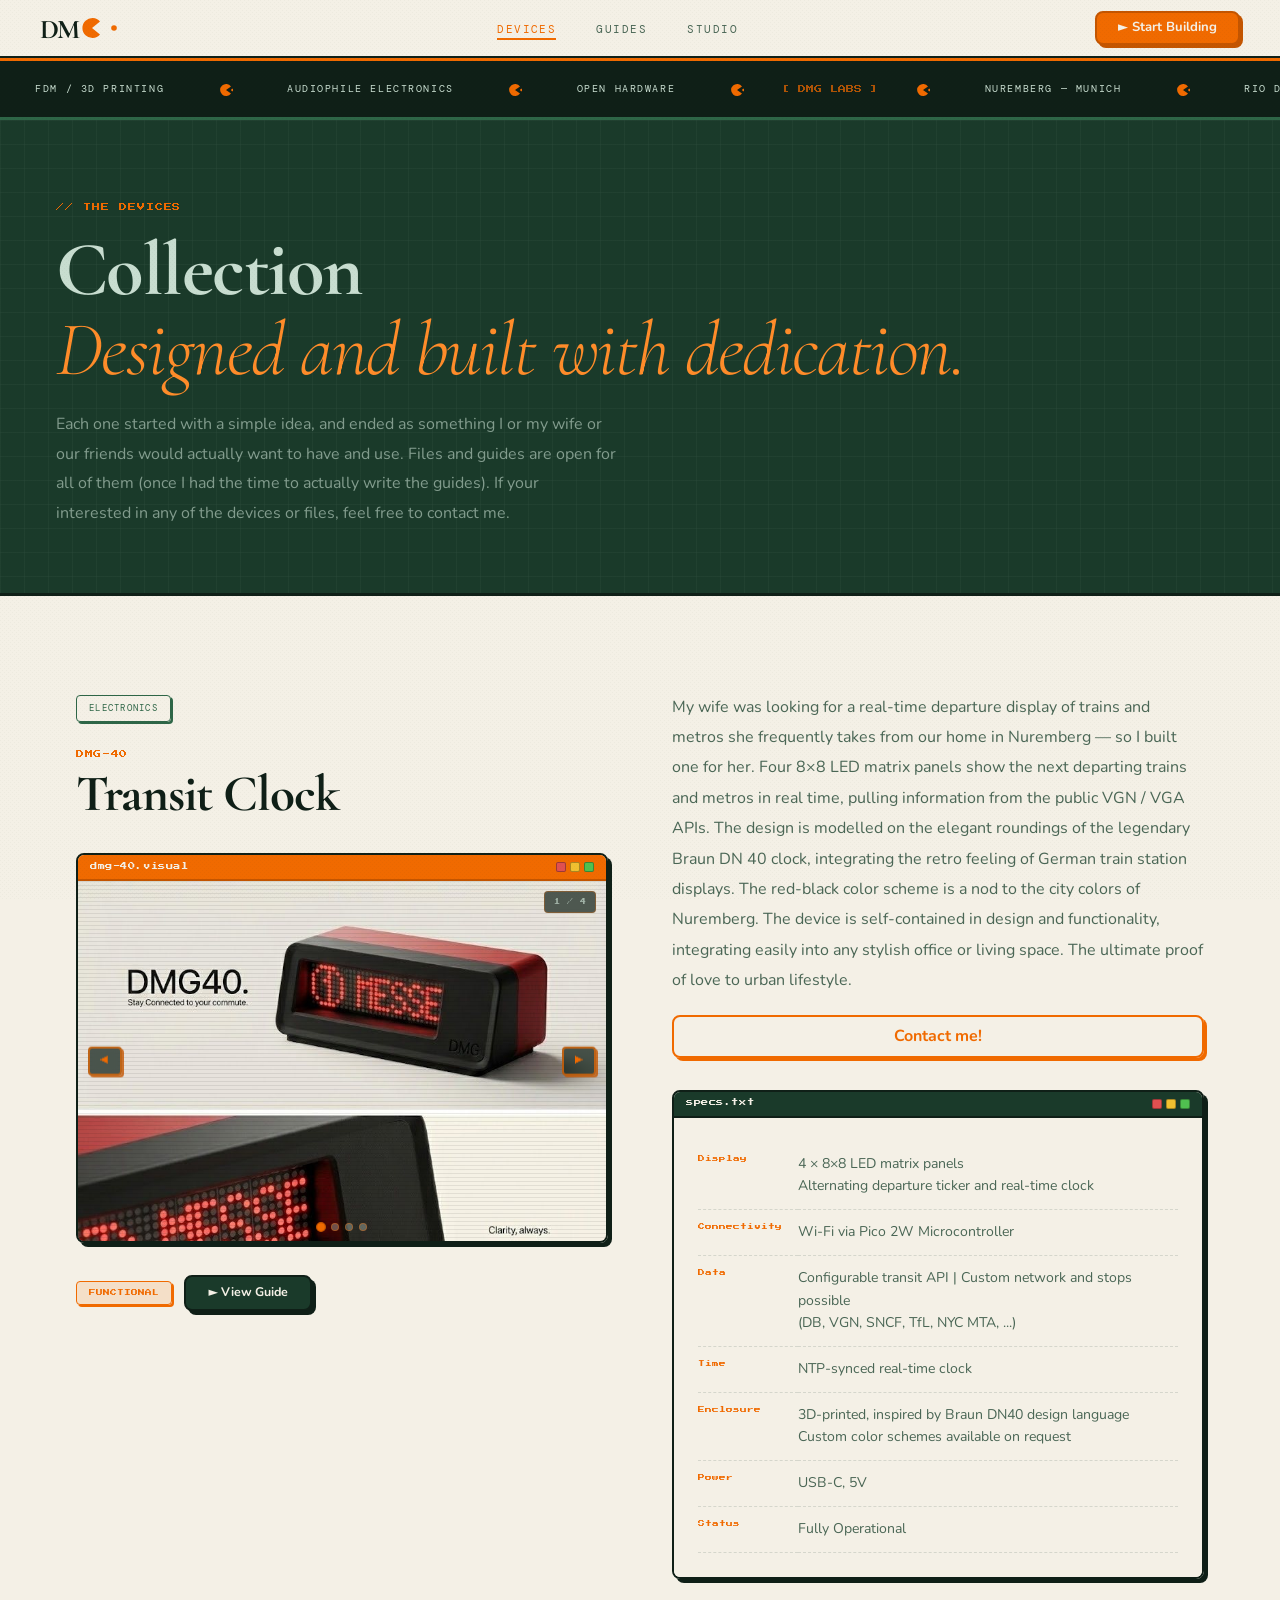
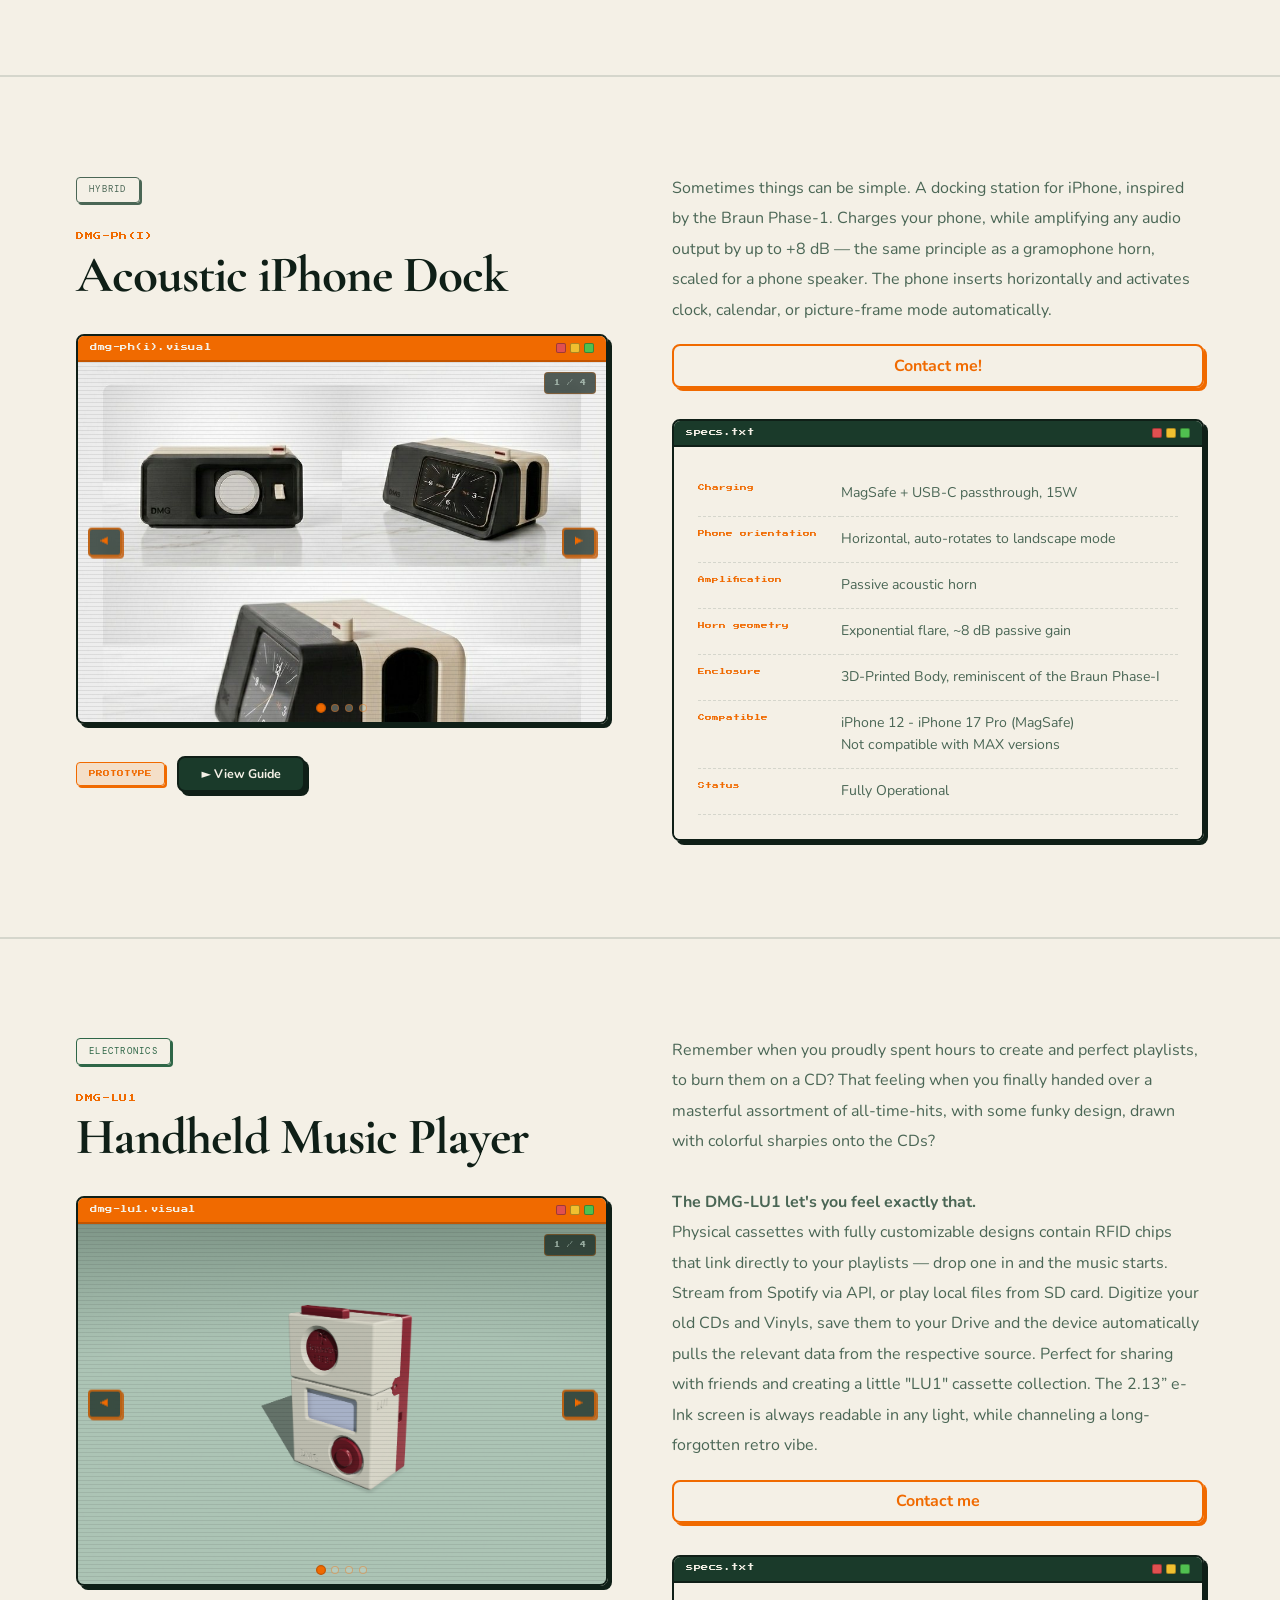
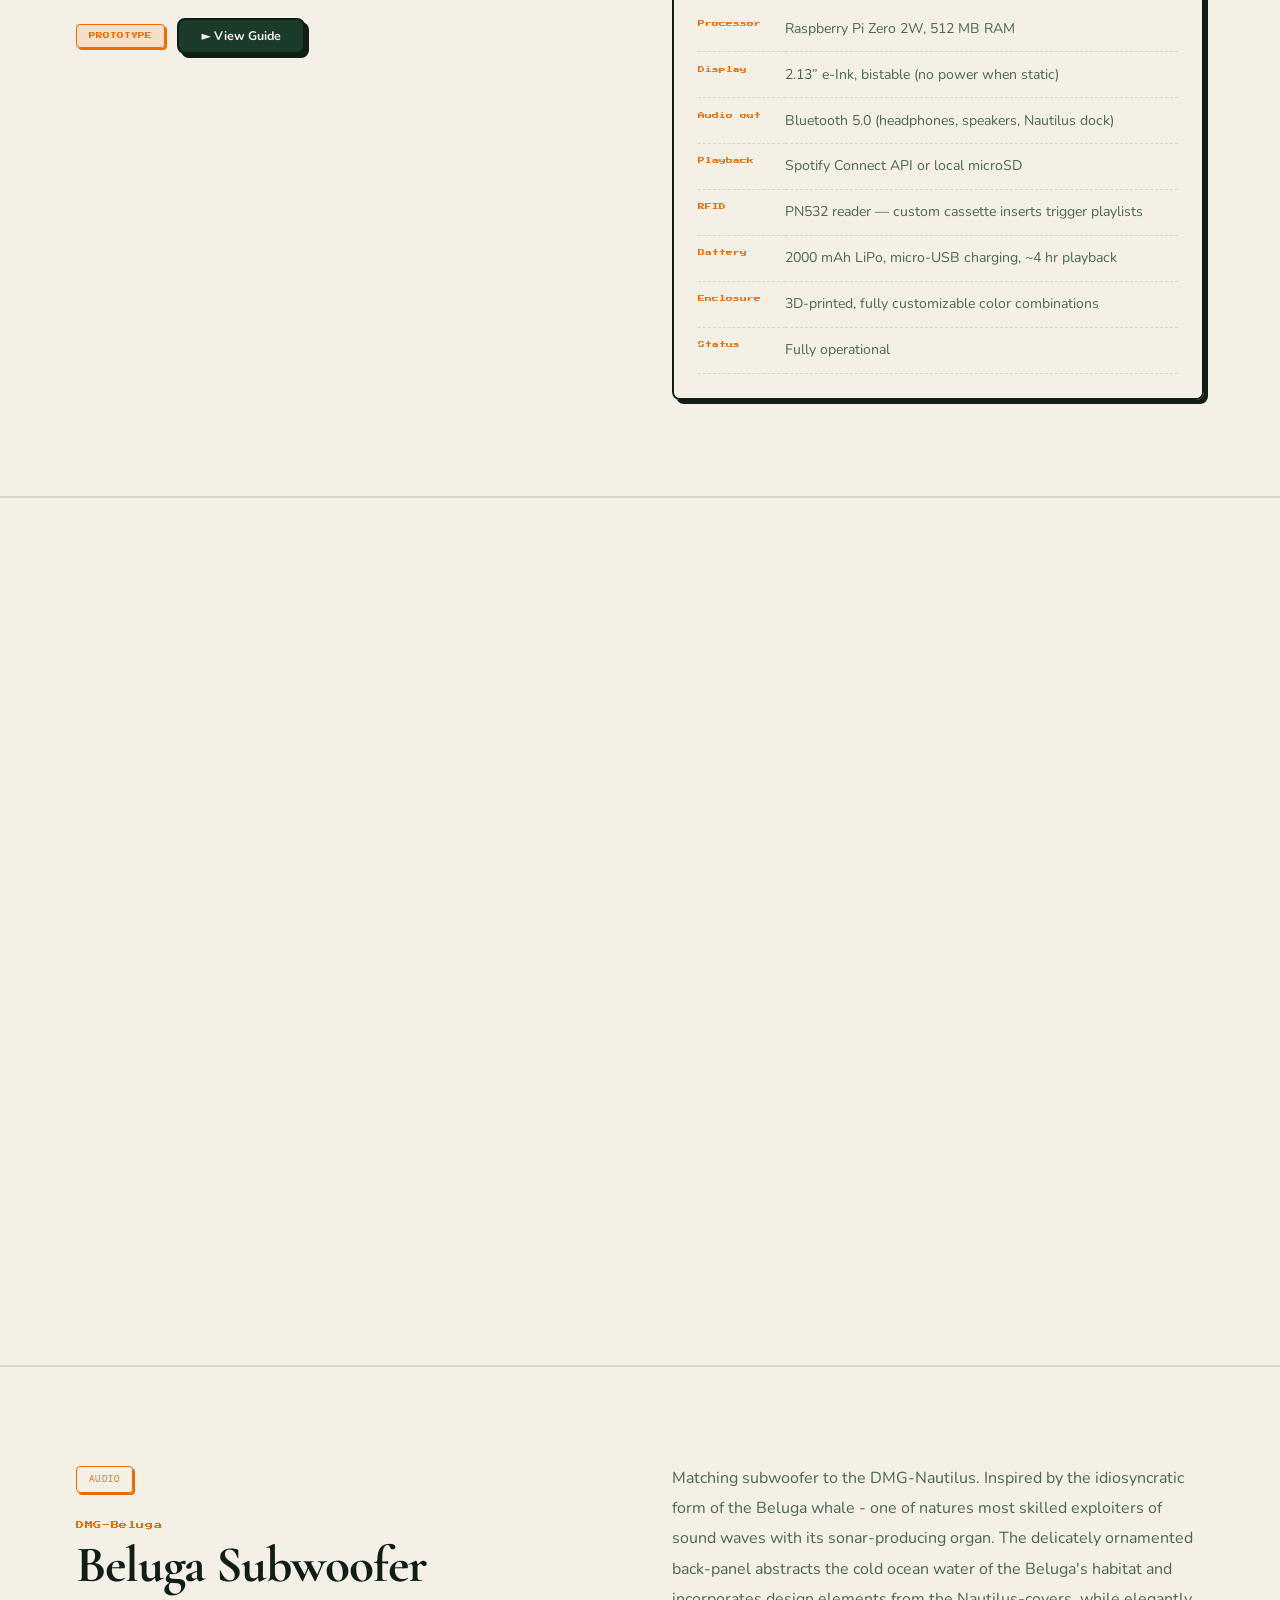
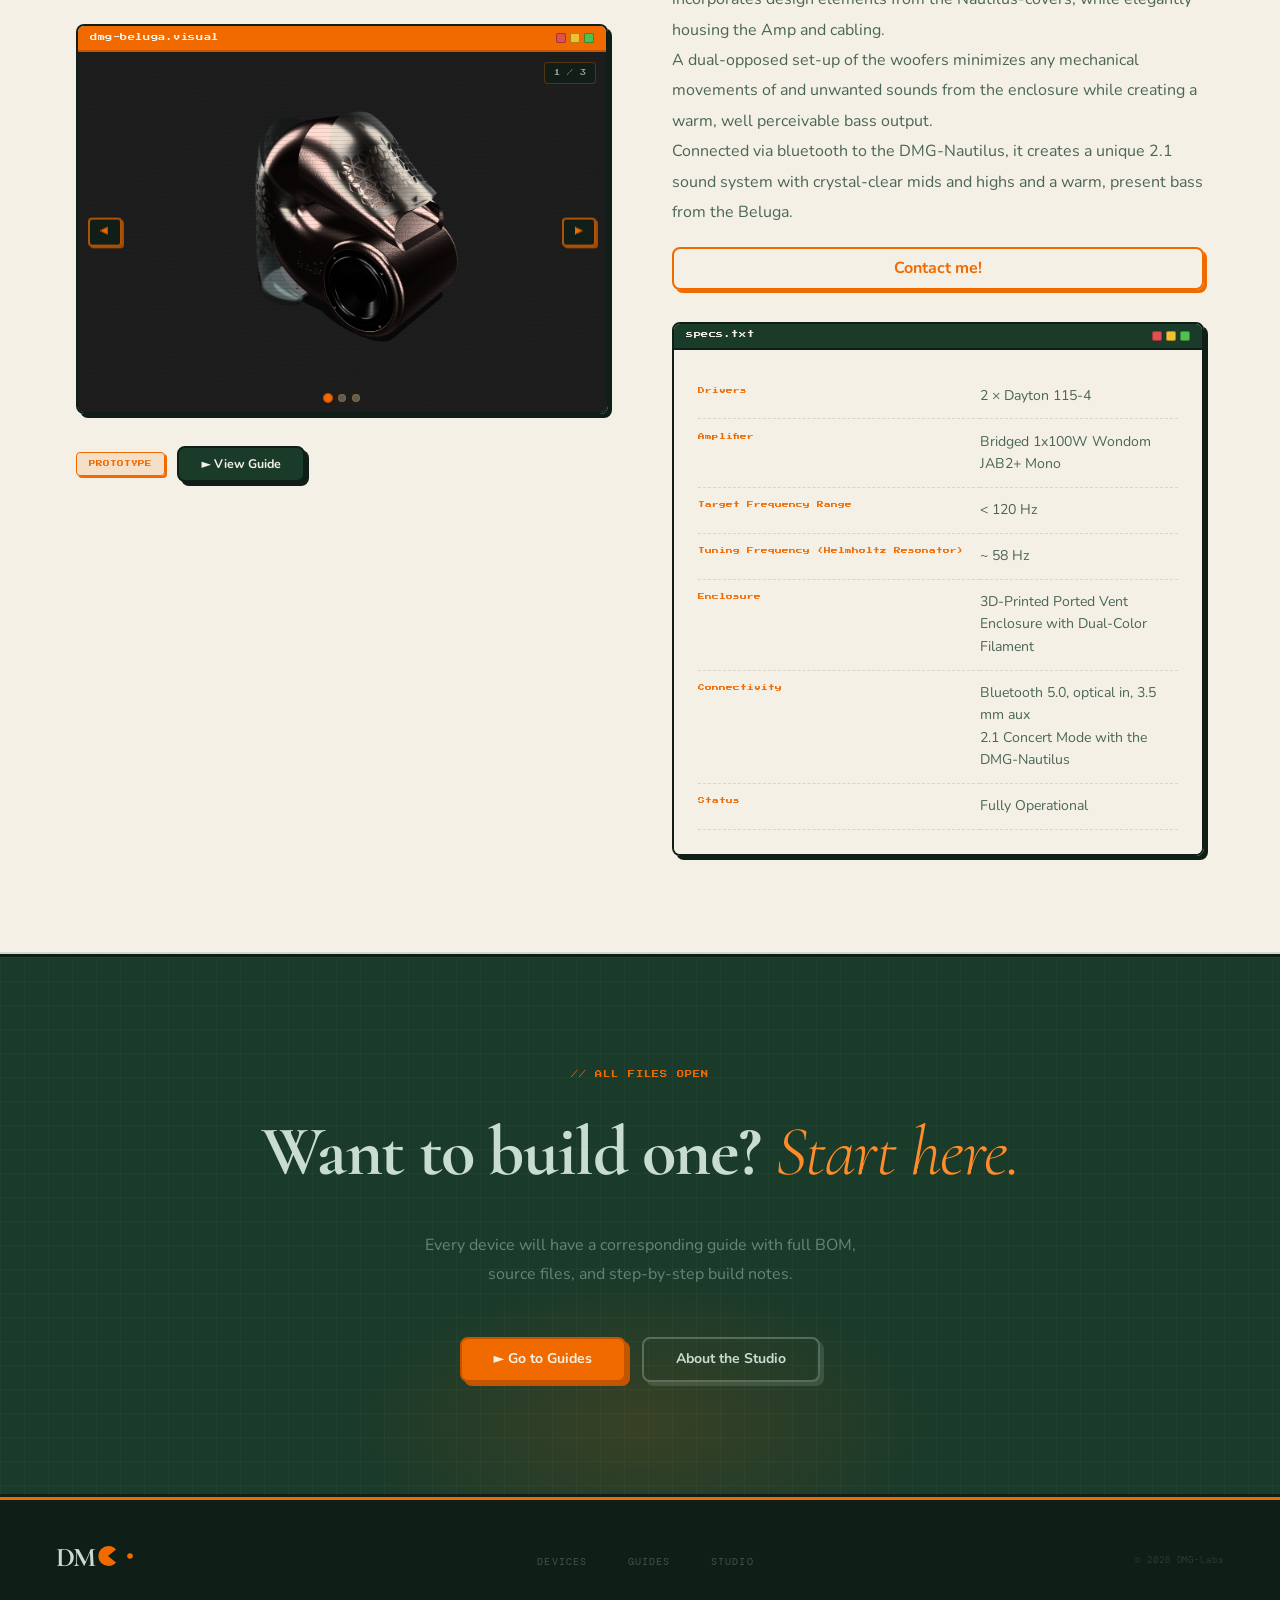
==== commit ffcfb056: "Add guide-beluga.html" ====
--- a/devices.html
+++ b/devices.html
@@ -78,6 +78,12 @@
       display: none;
     }
     .carousel-video-mute.visible { display: block; }
+    .img-carousel__slide .img--top,
+    .img-placeholder .img--top { object-position: center center; }
+
+    .img-carousel__track,
+    .img-carousel__slide { height: 360px; object-position: center center;}
+
   </style>
 </head>
 
@@ -188,9 +194,9 @@
   <section class="devices-hero">
     <div class="devices-hero__inner">
       <div class="devices-hero__eyebrow">// THE DEVICES</div>
-      <h1 class="devices-hero__title">Collection<br><em>Everything works. As a prototype.</em></h1>
-      <p class="devices-hero__sub">Each one started as a frustration with what was available, and ended as something
-        I or my wife or our friends would actually want to have and use. Files and guides are open for all of them (once I had the time to actually write the guides).</p>
+      <h1 class="devices-hero__title">Collection<br><em>Designed and built with dedication.</em></h1>
+      <p class="devices-hero__sub">Each one started with a simple idea, and ended as something
+        I or my wife or our friends would actually want to have and use. Files and guides are open for all of them (once I had the time to actually write the guides). If your interested in any of the devices or files, feel free to contact me.</p>
     </div>
   </section>
 
@@ -206,7 +212,6 @@
           </div>
           <div class="device-model-label">DMG-40</div>
           <h2 class="device-heading">Transit Clock</h2>
-
           <div class="retro-window device-window-wrap">
             <div class="retro-window__titlebar">
               <span class="retro-window__title">dmg-40.visual</span>
@@ -298,7 +303,7 @@
                 </tr>
                 <tr>
                   <td class="spec-table-light__key">Connectivity</td>
-                  <td class="spec-table-light__val">Wi-Fi via Pico W Microcontroller</td>
+                  <td class="spec-table-light__val">Wi-Fi via Pico 2W Microcontroller</td>
                 </tr>
                 <tr>
                   <td class="spec-table-light__key">Data</td>
@@ -311,7 +316,7 @@
                 </tr>
                 <tr>
                   <td class="spec-table-light__key">Enclosure</td>
-                  <td class="spec-table-light__val">FDM-printed, inspired by Braun DN40 design language<br>Custom color
+                  <td class="spec-table-light__val">3D-printed, inspired by Braun DN40 design language<br>Custom color
                     schemes available on request</td>
                 </tr>
                 <tr>
@@ -320,7 +325,7 @@
                 </tr>
                 <tr>
                   <td class="spec-table-light__key">Status</td>
-                  <td class="spec-table-light__val">Prototype — software and hardware fully functional</td>
+                  <td class="spec-table-light__val">Fully Operational</td>
                 </tr>
               </table>
             </div>
@@ -407,10 +412,11 @@
         </div>
 
         <div class="device-col-info">
-          <p class="description-paragraph">A docking station for iPhone that doubles as a passive acoustic amplifier.
-            The phone inserts horizontally and activates clock, calendar, or picture-frame mode automatically. Below, a
-            purely mechanical trumpet-horn carved from hardwood increases audio volume without any electronics — the
-            same principle as a gramophone horn, scaled for a phone speaker.</p>
+          <p class="description-paragraph">Sometimes things can be simple. A docking station for iPhone, inspired by the Braun Phase-1.
+            Charges your phone, while amplifying any audio output by up to +8 dB — the
+            same principle as a gramophone horn, scaled for a phone speaker.
+            The phone inserts horizontally and activates clock, calendar, or picture-frame mode automatically.  
+          </p>
           <button class="contact-me-btn" onclick="openContact('Re: Acoustic iPhone Dock (DMG-Ph(I))')">Contact
             me!</button>
 
@@ -435,7 +441,7 @@
                 </tr>
                 <tr>
                   <td class="spec-table-light__key">Amplification</td>
-                  <td class="spec-table-light__val">Passive acoustic horn, hardwood (walnut or oak)</td>
+                  <td class="spec-table-light__val">Passive acoustic horn</td>
                 </tr>
                 <tr>
                   <td class="spec-table-light__key">Horn geometry</td>
@@ -443,16 +449,15 @@
                 </tr>
                 <tr>
                   <td class="spec-table-light__key">Enclosure</td>
-                  <td class="spec-table-light__val">FDM body + CNC-routed or turned wood horn</td>
+                  <td class="spec-table-light__val">3D-Printed Body, reminiscent of the Braun Phase-I</td>
                 </tr>
                 <tr>
                   <td class="spec-table-light__key">Compatible</td>
-                  <td class="spec-table-light__val">iPhone 12 and later (MagSafe ring)</td>
+                  <td class="spec-table-light__val">iPhone 12 - iPhone 17 Pro (MagSafe) </br>Not compatible with MAX versions</td>
                 </tr>
                 <tr>
                   <td class="spec-table-light__key">Status</td>
-                  <td class="spec-table-light__val">Prototype — mechanical horn v1 complete, dock electronics in
-                    progress</td>
+                  <td class="spec-table-light__val">Fully Operational</td>
                 </tr>
               </table>
             </div>
@@ -488,26 +493,16 @@
             <div class="img-carousel" id="carousel-lu1" style="background:#0f1f17;">
               <div class="img-carousel__track">
                 <div class="img-carousel__slide">
+                  <img src="img/DMG-LU1_CAD-Capture.png" alt="DMG LU1 — render" style="object-position:center 20%;" />
+                  <div class="img-carousel__scanline"></div>
+                </div>
+                <div class="img-carousel__slide">
                   <img src="img/lu1_real.jpg" alt="DMG LU1 — real prototype" style="object-position:center 20%;" />
                   <div class="img-carousel__scanline"></div>
                 </div>
-                <div class="img-carousel__slide img-carousel__slide--placeholder">
-                  <svg width="40" height="40" viewBox="0 0 40 40" fill="none">
-                    <rect x="1" y="1" width="38" height="38" rx="4" stroke="#f06a00" stroke-width="1.5"
-                      stroke-dasharray="4 3" />
-                    <line x1="1" y1="1" x2="39" y2="39" stroke="#f06a00" stroke-width="1" opacity="0.4" />
-                    <line x1="39" y1="1" x2="1" y2="39" stroke="#f06a00" stroke-width="1" opacity="0.4" />
-                  </svg>
-                  <p>DROP IMAGE HERE<br>img/your-photo.jpg</p>
-                </div>
-                <div class="img-carousel__slide img-carousel__slide--placeholder">
-                  <svg width="40" height="40" viewBox="0 0 40 40" fill="none">
-                    <rect x="1" y="1" width="38" height="38" rx="4" stroke="#f06a00" stroke-width="1.5"
-                      stroke-dasharray="4 3" />
-                    <line x1="1" y1="1" x2="39" y2="39" stroke="#f06a00" stroke-width="1" opacity="0.4" />
-                    <line x1="39" y1="1" x2="1" y2="39" stroke="#f06a00" stroke-width="1" opacity="0.4" />
-                  </svg>
-                  <p>DROP IMAGE HERE<br>img/your-photo.jpg</p>
+                <div class="img-carousel__slide">
+                  <img src="img/lu1_real2.jpg" alt="DMG LU1 — real prototype" style="object-position:center 20%;" />
+                  <div class="img-carousel__scanline"></div>
                 </div>
                 <div class="img-carousel__slide img-carousel__slide--video">
                   <video src="video/dmg_lu1_demo.mp4" loop playsinline preload="none"
@@ -539,10 +534,12 @@
         </div>
 
         <div class="device-col-info">
-          <p class="description-paragraph">A handheld music player that brings ownership and haptics back to digital
-            listening. Stream from Spotify via API, or play local files from SD card. Physical cassettes contain RFID
-            chips that link directly to playlists — drop one in and the music starts. The 2.13&#8221; e-Ink screen is
-            always readable in any light, and the Raspberry Pi Zero 2W provides full Bluetooth audio output.</p>
+          <p class="description-paragraph">Remember when you proudly spent hours to create and perfect playlists, to burn them on a CD? That feeling when you finally handed over a masterful assortment of all-time-hits, with some funky design, drawn with colorful sharpies onto the CDs?
+          </br></br><strong>The DMG-LU1 let's you feel exactly that. </strong>
+          </br>Physical cassettes with fully customizable designs contain RFID chips that link directly to your playlists — drop one in and the music starts. 
+          Stream from Spotify via API, or play local files from SD card. Digitize your old CDs and Vinyls, save them to your Drive and the device automatically pulls the relevant data from the respective source. 
+          Perfect for sharing with friends and creating a little "LU1" cassette collection. The 2.13&#8221; e-Ink screen is
+            always readable in any light, while channeling a long-forgotten retro vibe.</p>
           <button class="contact-me-btn" onclick="openContact('Re: Handheld Music Player (DMG-LU1)')">Contact
             me</button>
 
@@ -563,7 +560,7 @@
                 </tr>
                 <tr>
                   <td class="spec-table-light__key">Display</td>
-                  <td class="spec-table-light__val">2.13&#8221; e-Ink, 250×122 px, bistable (no power when static)</td>
+                  <td class="spec-table-light__val">2.13&#8221; e-Ink, bistable (no power when static)</td>
                 </tr>
                 <tr>
                   <td class="spec-table-light__key">Audio out</td>
@@ -571,7 +568,7 @@
                 </tr>
                 <tr>
                   <td class="spec-table-light__key">Playback</td>
-                  <td class="spec-table-light__val">Spotify Connect API + local FLAC/MP3 from microSD</td>
+                  <td class="spec-table-light__val">Spotify Connect API or local microSD</td>
                 </tr>
                 <tr>
                   <td class="spec-table-light__key">RFID</td>
@@ -579,15 +576,15 @@
                 </tr>
                 <tr>
                   <td class="spec-table-light__key">Battery</td>
-                  <td class="spec-table-light__val">2000 mAh LiPo, USB-C charging, ~8 hr playback</td>
+                  <td class="spec-table-light__val">2000 mAh LiPo, micro-USB charging, ~4 hr playback</td>
                 </tr>
                 <tr>
                   <td class="spec-table-light__key">Enclosure</td>
-                  <td class="spec-table-light__val">FDM-printed, Niemeyer-curved edges, replaceable face panels</td>
+                  <td class="spec-table-light__val">3D-printed, fully customizable color combinations</td>
                 </tr>
                 <tr>
                   <td class="spec-table-light__key">Status</td>
-                  <td class="spec-table-light__val">Prototype — hardware assembled, firmware in development</td>
+                  <td class="spec-table-light__val">Fully operational</td>
                 </tr>
               </table>
             </div>
@@ -623,43 +620,28 @@
             <div class="img-carousel" id="carousel-nautilus" style="background:#1a1a14;">
               <div class="img-carousel__track">
                 <div class="img-carousel__slide">
-                  <img src="img/nautilus_render.jpg" alt="DMG Nautilus — main render" style="object-position:center;" />
-                  <div class="img-carousel__scanline"></div>
-                </div>
-                <div class="img-carousel__slide">
-                  <img src="img/nautilus_real.jpg" alt="DMG Nautilus — real prototype on antique cabinet"
+                  <img src="img/DMG-Nautilus_FinalProduct_Shelf.jpg" alt="DMG Nautilus in Shelf" style="object-position:center;" />
+                  <div class="img-carousel__scanline"></div>
+                </div>
+                <div class="img-carousel__slide">
+                  <img src="img/DMG-Nautilus_FinalProduct_TopView2.jpg" alt="DMG Nautilus — top view"
                     style="object-position:center top;" />
                   <div class="img-carousel__scanline"></div>
                 </div>
-                <div class="img-carousel__slide">
-                  <img src="img/nautilus_front.jpg" alt="DMG Nautilus — front render" style="object-position:center;" />
-                  <div class="img-carousel__scanline"></div>
-                </div>
-                <div class="img-carousel__slide img-carousel__slide--placeholder">
-                  <svg width="40" height="40" viewBox="0 0 40 40" fill="none">
-                    <rect x="1" y="1" width="38" height="38" rx="4" stroke="#f06a00" stroke-width="1.5"
-                      stroke-dasharray="4 3" />
-                    <line x1="1" y1="1" x2="39" y2="39" stroke="#f06a00" stroke-width="1" opacity="0.4" />
-                    <line x1="39" y1="1" x2="1" y2="39" stroke="#f06a00" stroke-width="1" opacity="0.4" />
-                  </svg>
-                  <p>DROP IMAGE HERE<br>img/your-photo.jpg</p>
-                </div>
-                <div class="img-carousel__slide img-carousel__slide--video">
-                  <video src="video/dmg_nautilus_demo.mp4" loop playsinline preload="none"
-                    poster="img/nautilus_render.jpg"></video>
-                  <div class="img-carousel__scanline"></div>
-                  <div class="carousel-video-play" aria-label="Play video">
-                    <div class="carousel-video-play__icon">&#9654;</div>
-                    <span class="carousel-video-play__label">PLAY VIDEO</span>
-                  </div>
-                  <button class="carousel-video-mute" aria-label="Toggle mute">&#128264; MUTE</button>
+
+                <div class="img-carousel__slide">
+                  <img src="img/DMG-Nautilus_FinalProduct_IsoView3.jpg" alt="DMG Nautilus — Iso View" style="object-position:center;" />
+                  <div class="img-carousel__scanline"></div>
+                </div>
+                <div class="img-carousel__slide">
+                  <img src="img/DMG-Nautilus_Render_NewTop.png" alt="DMG Nautilus — main render" style="object-position:center;" />
+                  <div class="img-carousel__scanline"></div>
                 </div>
               </div>
               <button class="img-carousel__btn img-carousel__btn--prev" aria-label="Previous">&#9664;</button>
               <button class="img-carousel__btn img-carousel__btn--next" aria-label="Next">&#9654;</button>
-              <div class="img-carousel__counter">1 / 5</div>
+              <div class="img-carousel__counter">1 / 4</div>
               <div class="img-carousel__dots">
-                <div class="img-carousel__dot"></div>
                 <div class="img-carousel__dot"></div>
                 <div class="img-carousel__dot"></div>
                 <div class="img-carousel__dot"></div>
@@ -670,15 +652,14 @@
 
           <div class="device-badge-row">
             <span class="badge badge-prototype">PROTOTYPE</span>
-            <a href="#" class="btn btn-primary btn-view-guide">&#9658; View Guide</a>
+            <a href="guide-nautilus.html" class="btn btn-primary btn-view-guide">&#9658; View Guide</a>
           </div>
         </div>
 
         <div class="device-col-info">
-          <p class="description-paragraph">A high-fidelity soundbar designed around two Tectonic TEBM46C20N-4B
-            bending-wave drivers — a technology that produces a remarkably uniform frequency response across a wide
-            listening area. The two speaker enclosures follow the golden ratio nautilus spiral geometry to optimise
-            internal volume and minimise standing waves. The soundbar also serves as a docking station for the DMG-LU1.
+          <p class="description-paragraph">A high-fidelity soundbar serving as a docking station for the DMG-LU1. 
+            The two speaker enclosures follow the golden ratio of the Nautilus spiral to optimize
+            sound quality and minimize standing waves. The Wondom 2x50W bluetooth amp in combination with two Tectonic bending-wave drivers create an impressively full sound stage - no matter where you stand around the system.
           </p>
           <button class="contact-me-btn" onclick="openContact('Re: Nautilus Soundbar (DMG-Nautilus)')">Contact
             me!</button>
@@ -696,36 +677,143 @@
               <table class="spec-table-light">
                 <tr>
                   <td class="spec-table-light__key">Drivers</td>
-                  <td class="spec-table-light__val">2 × Tectonic TEBM46C20N-4B Balanced Mode Radiator</td>
+                  <td class="spec-table-light__val">2 × Tectonic TEBM46C20N-8B Balanced Mode Radiator</td>
                 </tr>
                 <tr>
                   <td class="spec-table-light__key">Amplifier</td>
-                  <td class="spec-table-light__val">2 × 50W Class-D (TPA3116), 100W total</td>
-                </tr>
-                <tr>
-                  <td class="spec-table-light__key">Frequency response</td>
+                  <td class="spec-table-light__val">2 × 50W Wondom JAB2+ (Stereo)</td>
+                </tr>
+                <tr>
+                  <td class="spec-table-light__key">Target Frequency Response</td>
                   <td class="spec-table-light__val">100 Hz – 20 kHz (&#177;3 dB)</td>
                 </tr>
                 <tr>
                   <td class="spec-table-light__key">Enclosures</td>
-                  <td class="spec-table-light__val">Dual nautilus-spiral geometry, golden ratio proportions, FDM + resin
+                  <td class="spec-table-light__val">Dual nautilus-inspired geometry following the golden ratio for excellent sound quality
                   </td>
-                </tr>
-                <tr>
-                  <td class="spec-table-light__key">LU1 Dock</td>
-                  <td class="spec-table-light__val">Integrated pogo-pin dock, charges and streams via Bluetooth</td>
                 </tr>
                 <tr>
                   <td class="spec-table-light__key">Connectivity</td>
                   <td class="spec-table-light__val">Bluetooth 5.0, optical in, 3.5 mm aux</td>
                 </tr>
                 <tr>
+                  <td class="spec-table-light__key">Status</td>
+                  <td class="spec-table-light__val">Fully Operational
+                  </td>
+                </tr>
+              </table>
+            </div>
+          </div>
+        </div>
+
+      </div>
+    </div>
+  </section>
+
+  <!-- ── DMG-BELUGA SOUNDBAR ── -->
+  <section id="beluga" class="device-section">
+    <div class="section-inner">
+      <div class="reveal device-layout">
+
+        <div class="device-col-visual">
+          <div class="device-tag-row">
+            <span class="tag tag-audio">Audio</span>
+          </div>
+          <div class="device-model-label">DMG-Beluga</div>
+          <h2 class="device-heading">Beluga Subwoofer</h2>
+
+          <div class="retro-window device-window-wrap">
+            <div class="retro-window__titlebar">
+              <span class="retro-window__title">dmg-beluga.visual</span>
+              <div class="window-btns">
+                <div class="window-btn window-btn--red"></div>
+                <div class="window-btn window-btn--yellow"></div>
+                <div class="window-btn window-btn--green"></div>
+              </div>
+            </div>
+            <div class="img-carousel" id="carousel-beluga" style="background:#1a1a14;">
+              <div class="img-carousel__track">
+                <div class="img-carousel__slide">
+                  <img src="img/DMG-Beluga_CAD-Capture.png" alt="DMG Nautilus in Shelf" style="object-position:center;" />
+                  <div class="img-carousel__scanline"></div>
+                </div>
+                <div class="img-carousel__slide">
+                  <img src="img/DMG-Beluga_Product-In-Shelf_Far.jpg" alt="DMG-Beluga on shelf — wide shot"
+                    class="img--top" />
+                  <div class="img-carousel__scanline"></div>
+                </div>
+                <div class="img-carousel__slide">
+                  <img src="img/DMG-Beluga_FinalProduct_Table-Side_Far.jpg" alt="DMG-Beluga — side view wide"
+                    class="img--top"/>
+                  <div class="img-carousel__scanline"></div>
+                </div>
+              </div>
+              <button class="img-carousel__btn img-carousel__btn--prev" aria-label="Previous">&#9664;</button>
+              <button class="img-carousel__btn img-carousel__btn--next" aria-label="Next">&#9654;</button>
+              <div class="img-carousel__counter">1 / 3</div>
+              <div class="img-carousel__dots">
+                <div class="img-carousel__dot"></div>
+                <div class="img-carousel__dot"></div>
+                <div class="img-carousel__dot"></div>
+              </div>
+            </div>
+          </div>
+
+          <div class="device-badge-row">
+            <span class="badge badge-prototype">PROTOTYPE</span>
+            <a href="/guide-beluga.html" class="btn btn-primary btn-view-guide">&#9658; View Guide</a>
+          </div>
+        </div>
+
+        <div class="device-col-info">
+          <p class="description-paragraph">
+            Matching subwoofer to the DMG-Nautilus. Inspired by the idiosyncratic form of the Beluga whale - one of natures most skilled exploiters of sound waves with its sonar-producing organ. 
+          The delicately ornamented back-panel abstracts the cold ocean water of the Beluga's habitat and incorporates design elements from the Nautilus-covers, while elegantly housing the Amp and cabling. 
+            </br>A dual-opposed set-up of the woofers minimizes any mechanical movements of and unwanted sounds from the enclosure while creating a warm, well perceivable bass output.
+        </br>Connected via bluetooth to the DMG-Nautilus, it creates a unique 2.1 sound system with crystal-clear mids and highs and a warm, present bass from the Beluga.
+          </p>
+          <button class="contact-me-btn" onclick="openContact('Re: Beluga Subwoofer (DMG-Beluga)')">Contact
+            me!</button>
+
+          <div class="retro-window">
+            <div class="retro-window__titlebar retro-window--green">
+              <span class="retro-window__title">specs.txt</span>
+              <div class="window-btns">
+                <div class="window-btn window-btn--red"></div>
+                <div class="window-btn window-btn--yellow"></div>
+                <div class="window-btn window-btn--green"></div>
+              </div>
+            </div>
+            <div class="retro-window__body">
+              <table class="spec-table-light">
+                <tr>
+                  <td class="spec-table-light__key">Drivers</td>
+                  <td class="spec-table-light__val">2 × Dayton 115-4</td>
+                </tr>
+                <tr>
+                  <td class="spec-table-light__key">Amplifier</td>
+                  <td class="spec-table-light__val">Bridged 1x100W Wondom JAB2+ Mono</td>
+                </tr>
+                <tr>
+                  <td class="spec-table-light__key">Target Frequency Range</td>
+                  <td class="spec-table-light__val">< 120 Hz</td>
+                </tr>
+                <tr>
+                  <td class="spec-table-light__key">Tuning Frequency (Helmholtz Resonator)</td>
+                  <td class="spec-table-light__val">~ 58 Hz</td>
+                </tr>
+                <tr>
                   <td class="spec-table-light__key">Enclosure</td>
-                  <td class="spec-table-light__val">FDM structural shell, wood veneer panels</td>
+                  <td class="spec-table-light__val">3D-Printed Ported Vent Enclosure with Dual-Color Filament
+                  </td>
+                </tr>
+                <tr>
+                  <td class="spec-table-light__key">Connectivity</td>
+                  <td class="spec-table-light__val">Bluetooth 5.0, optical in, 3.5 mm aux <br/>2.1 Concert Mode with the DMG-Nautilus</td>
                 </tr>
                 <tr>
                   <td class="spec-table-light__key">Status</td>
-                  <td class="spec-table-light__val">Prototype — enclosure design complete, amplifier board in progress
+                  <td class="spec-table-light__val">Fully Operational
                   </td>
                 </tr>
               </table>
@@ -742,7 +830,7 @@
   <section class="cta-section reveal">
     <div class="cta-section__eyebrow">// ALL FILES OPEN</div>
     <h2 class="cta-section__title">Want to build one? <em>Start here.</em></h2>
-    <p class="cta-section__sub">Every device has a corresponding guide with full BOM, source files, and step-by-step
+    <p class="cta-section__sub">Every device will have a corresponding guide with full BOM, source files, and step-by-step
       build notes.</p>
     <div class="cta-section__actions">
       <a href="guides.html" class="btn btn-orange">&#9658; Go to Guides</a>
@@ -768,7 +856,7 @@
       <li><a href="guides.html" class="footer__link">Guides</a></li>
       <li><a href="studio.html" class="footer__link">Studio</a></li>
     </ul>
-    <div class="footer__copy">&copy; 2025 De Mattos Gabriel Labs</div>
+    <div class="footer__copy">&copy; 2026 DMG-Labs</div>
   </footer>
 
 
--- a/styles.css
+++ b/styles.css
@@ -617,6 +617,17 @@
   transition: color var(--transition-base);
 }
 
+.product-card__visual--model {
+  padding: 0;
+  overflow: hidden;
+}
+
+.product-card__visual--model .model-viewer {
+  aspect-ratio: unset;
+  width:  100%;
+  height: 100%;
+}
+
 /* Window buttons (traffic lights) */
 .window-btns       { display: flex; gap: 4px; }
 .window-btn        { width: 10px; height: 10px; border-radius: 2px; border: 1.5px solid rgba(0,0,0,0.3); }
@@ -688,6 +699,17 @@
   color:          var(--color-orange-dk);
   background:     var(--color-orange-dim);
 }
+.guide-card__status {
+  font-family:    var(--font-pixel);
+  font-size:      0.38rem;
+  letter-spacing: 0.1em;
+  padding:        0.22rem 0.55rem;
+  border-radius:  var(--radius-sm);
+  border:         1.5px solid var(--color-orange);
+  color:          var(--color-orange-dk);
+  background:     var(--color-orange-dim);
+}
+
 .guide-card__category {
   font-family:    var(--font-mono);
   font-size:      0.58rem;
@@ -1769,6 +1791,59 @@
   box-shadow: var(--shadow-pixel-sm) var(--color-orange-dk);
 }
 
+/* ============================================================
+   23.b MODEL VIEWER 3D — ORGANISM
+   ============================================================ */
+.model-viewer {
+  position:   relative;
+  width:      100%;
+  aspect-ratio: 1 / 1;
+  overflow:   hidden;
+  border-radius: 6px;
+  background: #071208;
+}
+
+.model-viewer__canvas {
+  display:    block;
+  width:      100% !important;
+  height:     100% !important;
+  cursor:     grab;
+}
+.model-viewer__canvas:active {
+  cursor:     grabbing;
+}
+
+.model-viewer__hint {
+  position:       absolute;
+  bottom:         0.7rem;
+  left:           50%;
+  transform:      translateX(-50%);
+  font-family:    var(--font-mono);
+  font-size:      0.45rem;
+  letter-spacing: 0.12em;
+  color:          rgba(200, 221, 208, 0.35);
+  text-transform: uppercase;
+  pointer-events: none;
+  white-space:    nowrap;
+}
+
+.model-viewer__loading {
+  position:       absolute;
+  inset:          0;
+  display:        flex;
+  align-items:    center;
+  justify-content: center;
+  font-family:    var(--font-mono);
+  font-size:      0.6rem;
+  letter-spacing: 0.18em;
+  color:          var(--color-orange);
+  background:     rgba(7, 18, 8, 0.85);
+  transition:     opacity 0.4s;
+}
+.model-viewer__loading--hidden {
+  opacity:        0;
+  pointer-events: none;
+}
 
 /* ============================================================
    24. DEVICES PAGE — PAGE-SPECIFIC
@@ -1920,6 +1995,58 @@
 .btn-view-guide {
   font-size: 0.78rem;
   padding:   0.6rem 1.4rem;
+}
+
+/* ── INLINE GLB MODEL VIEWER ── */
+.model-viewer {
+  position:   relative;
+  width:      100%;
+  aspect-ratio: 1 / 1;
+  overflow:   hidden;
+  border-radius: 6px;
+  background: #071208;
+}
+
+.model-viewer__canvas {
+  display:    block;
+  width:      100% !important;
+  height:     100% !important;
+  cursor:     grab;
+}
+.model-viewer__canvas:active {
+  cursor:     grabbing;
+}
+
+.model-viewer__hint {
+  position:       absolute;
+  bottom:         0.7rem;
+  left:           50%;
+  transform:      translateX(-50%);
+  font-family:    var(--font-mono);
+  font-size:      0.45rem;
+  letter-spacing: 0.12em;
+  color:          rgba(200, 221, 208, 0.35);
+  text-transform: uppercase;
+  pointer-events: none;
+  white-space:    nowrap;
+}
+
+.model-viewer__loading {
+  position:       absolute;
+  inset:          0;
+  display:        flex;
+  align-items:    center;
+  justify-content: center;
+  font-family:    var(--font-mono);
+  font-size:      0.6rem;
+  letter-spacing: 0.18em;
+  color:          var(--color-orange);
+  background:     rgba(7, 18, 8, 0.85);
+  transition:     opacity 0.4s;
+}
+.model-viewer__loading--hidden {
+  opacity:        0;
+  pointer-events: none;
 }
 
 /* ============================================================
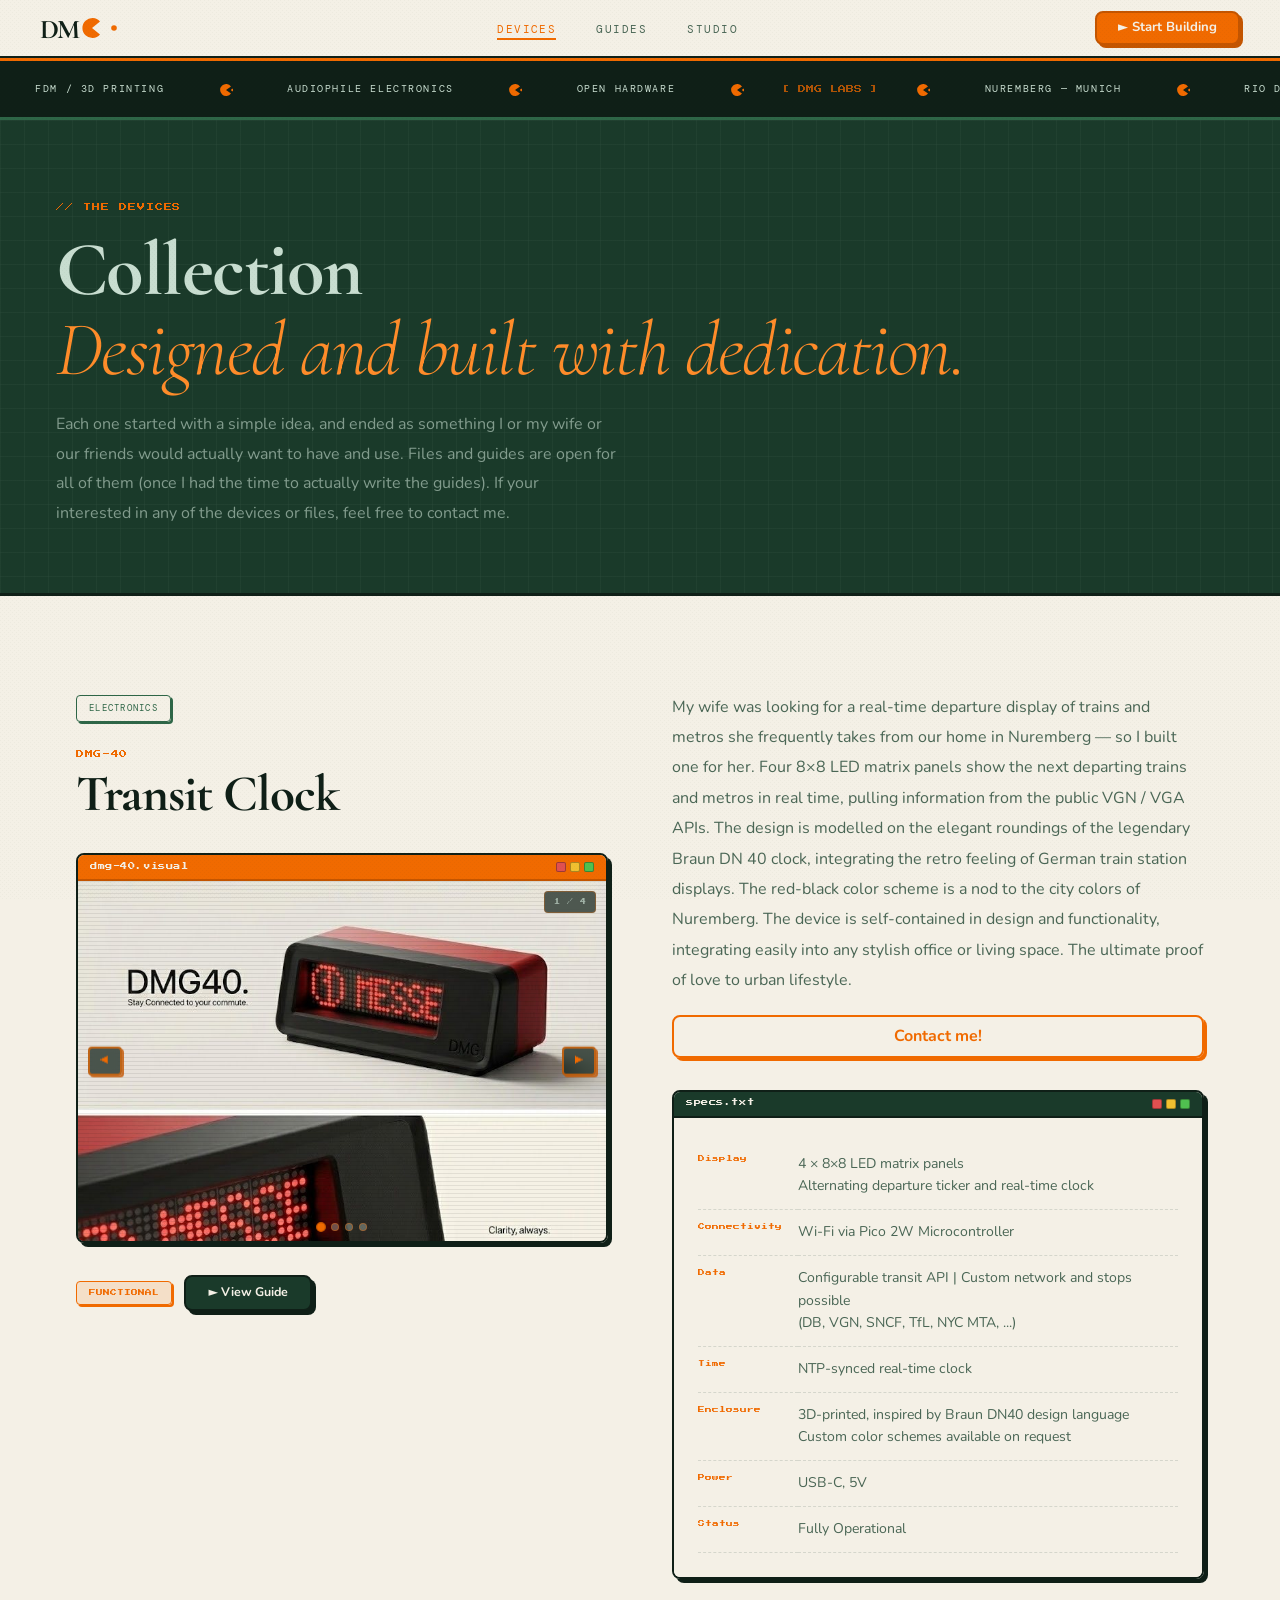
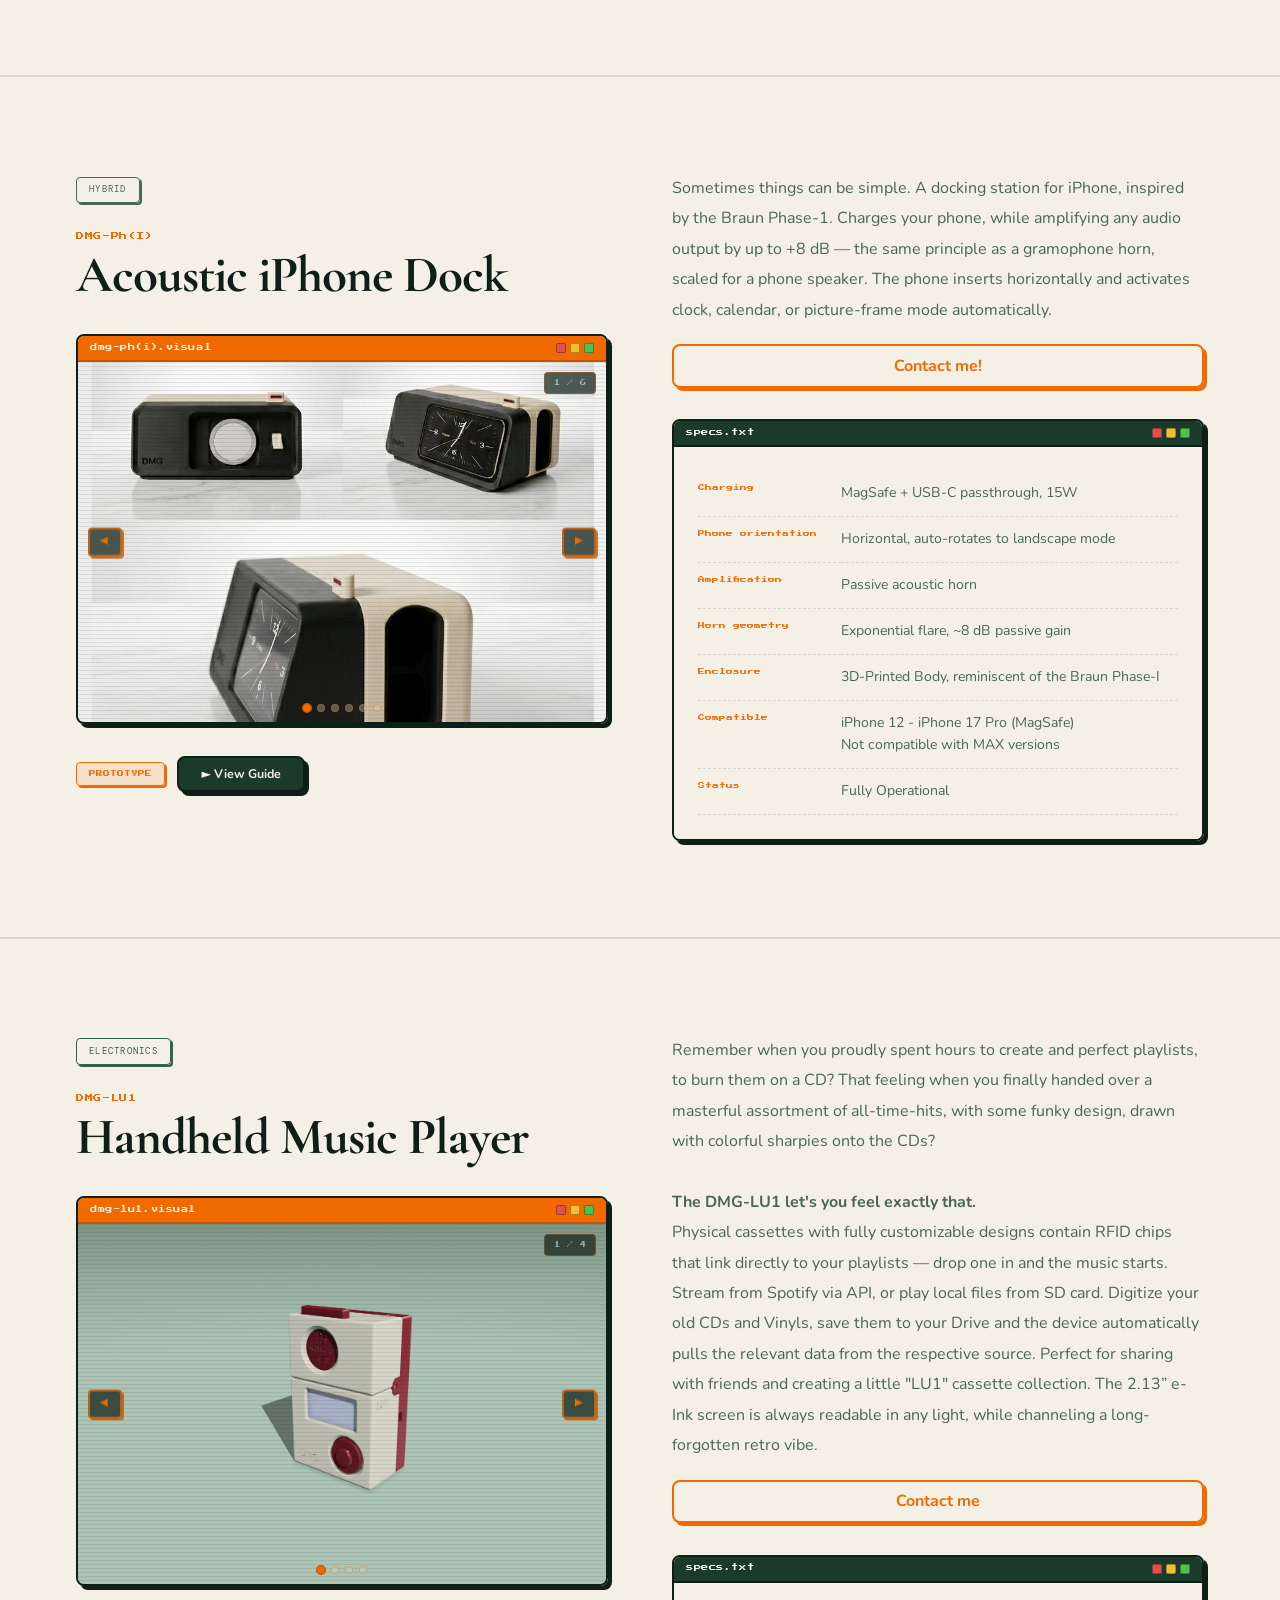
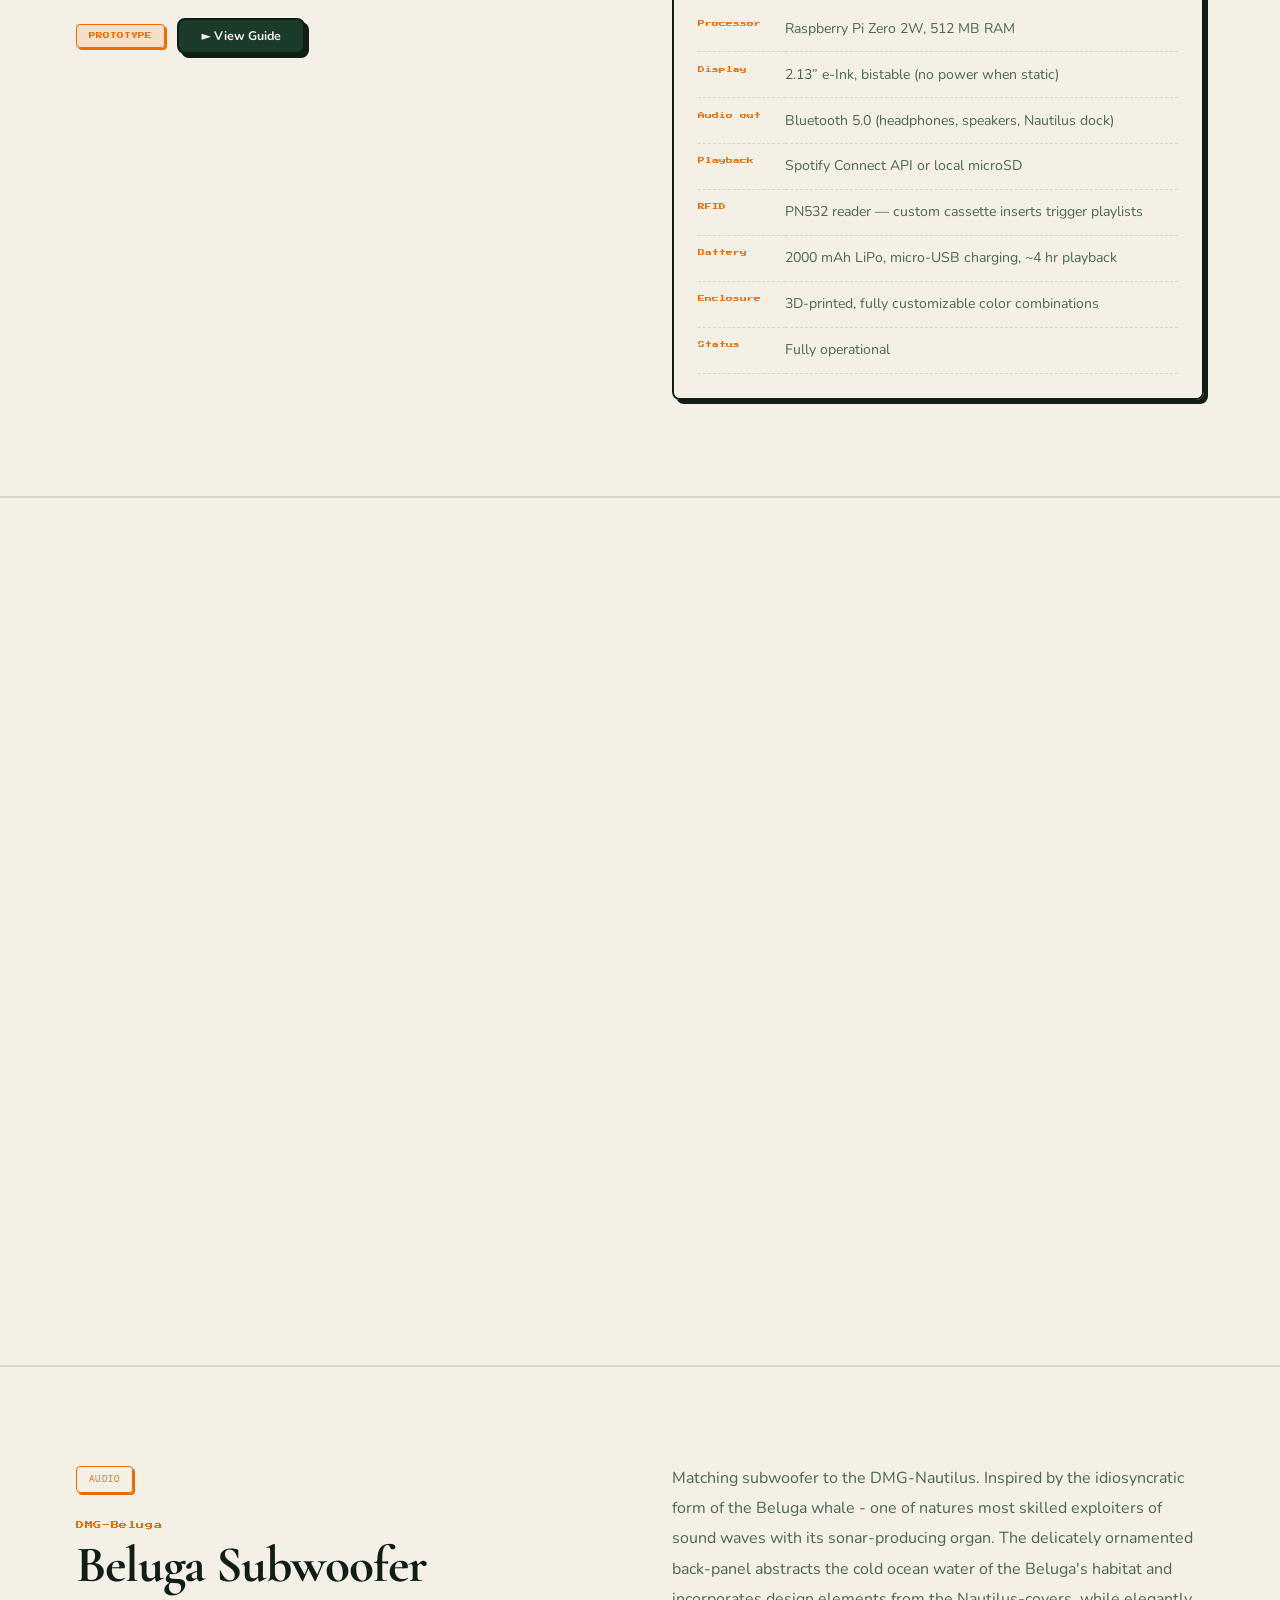
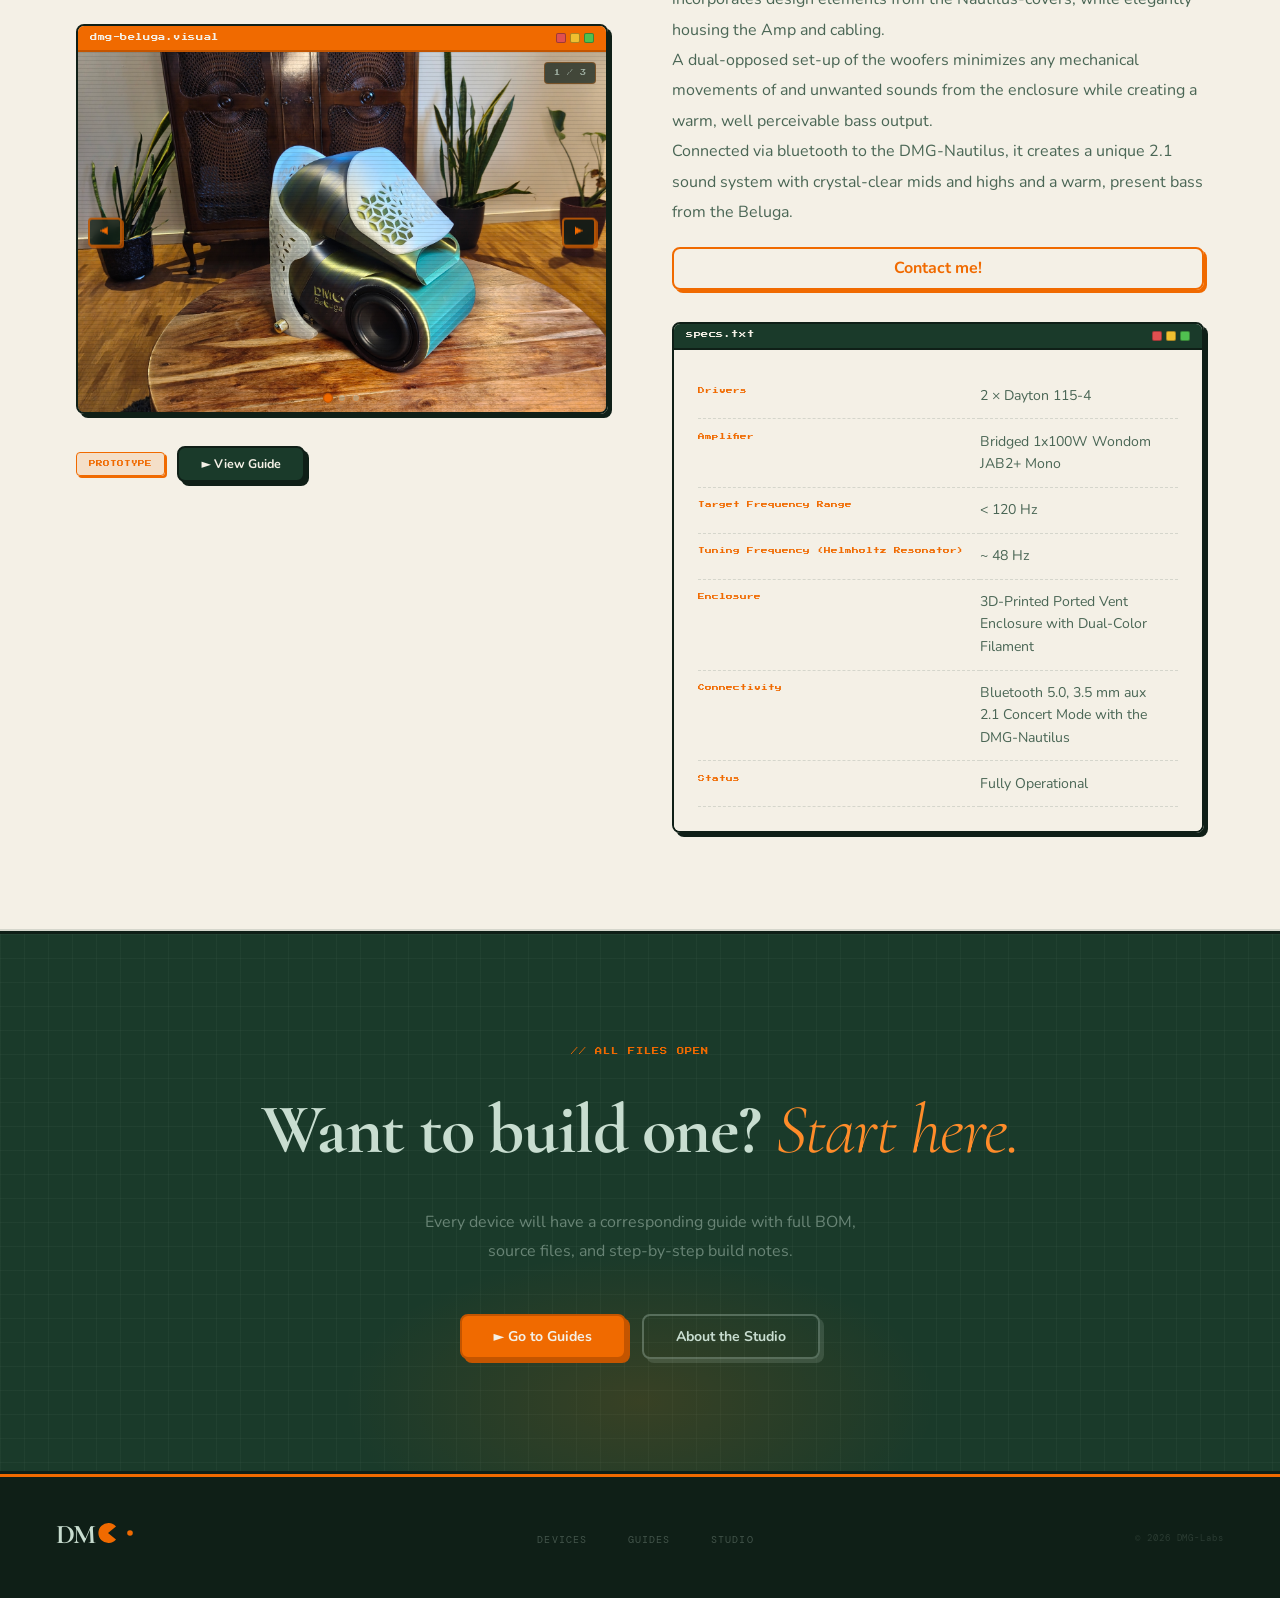
==== commit 92d6e823: "Adjust for mobile viewing. Add PhI media" ====
--- a/devices.html
+++ b/devices.html
@@ -83,6 +83,163 @@
 
     .img-carousel__track,
     .img-carousel__slide { height: 360px; object-position: center center;}
+
+    @media (max-width: 767px) {
+      .device-layout {
+        display: flex;
+        flex-direction: column;
+      }
+      .device-col-visual,
+      .device-col-info {
+        width: 100%;
+        min-width: 0;
+      }
+      /* Tighten carousel height on small screens */
+      .img-carousel__track,
+      .img-carousel__slide {
+        height: 260px;
+      }
+    }
+  
+    /* ── VIDEO LIGHTBOX ── */
+    #vlb {
+      display: none;
+      position: fixed;
+      inset: 0;
+      z-index: 9000;
+      background: rgba(8, 18, 12, 0.96);
+      backdrop-filter: blur(10px);
+      align-items: center;
+      justify-content: center;
+      flex-direction: column;
+      gap: 1rem;
+      animation: vlb-in 0.22s ease;
+    }
+
+    #vlb.active {
+      display: flex;
+    }
+
+    @keyframes vlb-in {
+      from {
+        opacity: 0;
+      }
+
+      to {
+        opacity: 1;
+      }
+    }
+
+    #vlb video {
+      max-width: min(92vw, 1200px);
+      max-height: 82vh;
+      border-radius: 4px;
+      box-shadow: 0 0 80px rgba(0, 0, 0, 0.8);
+      background: #000;
+      display: block;
+    }
+
+    #vlb-close {
+      position: absolute;
+      top: 1.4rem;
+      right: 1.6rem;
+      background: none;
+      border: 1.5px solid rgba(240, 106, 0, 0.6);
+      color: #f06a00;
+      font-family: 'Press Start 2P', monospace;
+      font-size: 0.5rem;
+      padding: 0.4rem 0.7rem;
+      cursor: pointer;
+      letter-spacing: 0.1em;
+      border-radius: 3px;
+    }
+
+    #vlb-close:hover {
+      background: rgba(240, 106, 0, 0.12);
+    }
+
+    #vlb-label {
+      font-family: 'Press Start 2P', monospace;
+      font-size: 0.42rem;
+      color: rgba(200, 221, 208, 0.45);
+      letter-spacing: 0.12em;
+    }
+
+    .video-zoom-hint {
+      position: absolute;
+      top: 10px;
+      right: 10px;
+      z-index: 6;
+      background: rgba(15, 31, 23, 0.72);
+      border: 1.5px solid rgba(240, 106, 0, 0.5);
+      color: #f06a00;
+      font-family: 'Press Start 2P', monospace;
+      font-size: 0.38rem;
+      padding: 0.28rem 0.48rem;
+      border-radius: 3px;
+      pointer-events: none;
+      letter-spacing: 0.08em;
+      opacity: 0;
+      transition: opacity 0.2s;
+    }
+
+    /* ── Mobile hamburger menu ── */
+    .nav__hamburger {
+      display: none;
+      flex-direction: column;
+      justify-content: center;
+      gap: 5px;
+      width: 36px;
+      height: 36px;
+      background: none;
+      border: none;
+      cursor: pointer;
+      padding: 4px;
+      margin-left: auto;
+      z-index: 200;
+    }
+    .nav__hamburger span {
+      display: block;
+      width: 22px;
+      height: 2px;
+      background: #0f1f17;
+      border-radius: 2px;
+      transition: transform 0.25s ease, opacity 0.2s ease;
+      transform-origin: center;
+    }
+    .nav__hamburger[aria-expanded="true"] span:nth-child(1) { transform: translateY(7px) rotate(45deg); }
+    .nav__hamburger[aria-expanded="true"] span:nth-child(2) { opacity: 0; }
+    .nav__hamburger[aria-expanded="true"] span:nth-child(3) { transform: translateY(-7px) rotate(-45deg); }
+    .nav__mobile-menu {
+      display: none;
+      position: fixed;
+      top: 64px;
+      left: 0;
+      right: 0;
+      background: #f5f0e8;
+      border-top: 1px solid rgba(15,31,23,0.1);
+      box-shadow: 0 8px 24px rgba(15,31,23,0.1);
+      z-index: 150;
+      padding: 0.5rem 0 1rem;
+    }
+    .nav__mobile-menu.is-open { display: block; }
+    .nav__mobile-menu a {
+      display: block;
+      padding: 0.75rem 1.5rem;
+      font-family: inherit;
+      font-size: 1rem;
+      font-weight: 600;
+      color: #0f1f17;
+      text-decoration: none;
+      letter-spacing: 0.02em;
+    }
+    .nav__mobile-menu a:hover { background: rgba(15,31,23,0.05); }
+    .nav__mobile-menu .btn-nav-cta {
+      display: block;
+      margin: 0.75rem 1.5rem 0;
+      text-align: center;
+    }
+    @media (max-width: 960px) { .nav__hamburger { display: flex; } }
 
   </style>
 </head>
@@ -106,6 +263,16 @@
       <li><a href="studio.html" class="nav__link">Studio</a></li>
     </ul>
     <a href="guides.html" class="btn btn-nav-cta">&#9658; Start Building</a>
+
+    <button class="nav__hamburger" aria-label="Open navigation menu" aria-expanded="false" aria-controls="nav-mobile-menu">
+      <span></span><span></span><span></span>
+    </button>
+    <div class="nav__mobile-menu" id="nav-mobile-menu" role="navigation" aria-label="Mobile navigation">
+      <a href="devices.html">Devices</a>
+      <a href="guides.html">Guides</a>
+      <a href="studio.html">Studio</a>
+      <a href="guides.html" class="btn-nav-cta">&#9658; Start Building</a>
+    </div>
   </nav>
 
   <div class="ticker-wrap">
@@ -228,23 +395,15 @@
                     style="object-position:center top;" />
                   <div class="img-carousel__scanline"></div>
                 </div>
-                <div class="img-carousel__slide img-carousel__slide--placeholder">
-                  <svg width="40" height="40" viewBox="0 0 40 40" fill="none">
-                    <rect x="1" y="1" width="38" height="38" rx="4" stroke="#f06a00" stroke-width="1.5"
-                      stroke-dasharray="4 3" />
-                    <line x1="1" y1="1" x2="39" y2="39" stroke="#f06a00" stroke-width="1" opacity="0.4" />
-                    <line x1="39" y1="1" x2="1" y2="39" stroke="#f06a00" stroke-width="1" opacity="0.4" />
-                  </svg>
-                  <p>DROP IMAGE HERE<br>img/your-photo.jpg</p>
-                </div>
-                <div class="img-carousel__slide img-carousel__slide--placeholder">
-                  <svg width="40" height="40" viewBox="0 0 40 40" fill="none">
-                    <rect x="1" y="1" width="38" height="38" rx="4" stroke="#f06a00" stroke-width="1.5"
-                      stroke-dasharray="4 3" />
-                    <line x1="1" y1="1" x2="39" y2="39" stroke="#f06a00" stroke-width="1" opacity="0.4" />
-                    <line x1="39" y1="1" x2="1" y2="39" stroke="#f06a00" stroke-width="1" opacity="0.4" />
-                  </svg>
-                  <p>DROP IMAGE HERE<br>img/your-photo.jpg</p>
+                <div class="img-carousel__slide">
+                  <img src="img/DMG-DN40_Rendering_Industrial_Urban.png" alt="DMG 40 — Industrial Urban"
+                    style="object-position:center top;" />
+                  <div class="img-carousel__scanline"></div>
+                </div>
+                <div class="img-carousel__slide">
+                  <img src="img/DMG-DN40_Rendering_Classic_EU-Urban_Metro.png" alt="DMG 40 — Industrial Urban"
+                    style="object-position:center top;" />
+                  <div class="img-carousel__scanline"></div>
                 </div>
                 <div class="img-carousel__slide img-carousel__slide--video">
                   <video src="video/DMG-DN40_WorkingVid-Window.mp4" loop playsinline preload="none"
@@ -361,26 +520,24 @@
             <div class="img-carousel" id="carousel-d40" style="background:#0f0505;">
               <div class="img-carousel__track">
                 <div class="img-carousel__slide">
-                  <img src="img/dmg_phi.jpg" alt="DMG-Ph(I) Docking Station" style="object-position:center 30%;" />
-                  <div class="img-carousel__scanline"></div>
-                </div>
-                <div class="img-carousel__slide img-carousel__slide--placeholder">
-                  <svg width="40" height="40" viewBox="0 0 40 40" fill="none">
-                    <rect x="1" y="1" width="38" height="38" rx="4" stroke="#f06a00" stroke-width="1.5"
-                      stroke-dasharray="4 3" />
-                    <line x1="1" y1="1" x2="39" y2="39" stroke="#f06a00" stroke-width="1" opacity="0.4" />
-                    <line x1="39" y1="1" x2="1" y2="39" stroke="#f06a00" stroke-width="1" opacity="0.4" />
-                  </svg>
-                  <p>DROP IMAGE HERE<br>img/your-photo.jpg</p>
-                </div>
-                <div class="img-carousel__slide img-carousel__slide--placeholder">
-                  <svg width="40" height="40" viewBox="0 0 40 40" fill="none">
-                    <rect x="1" y="1" width="38" height="38" rx="4" stroke="#f06a00" stroke-width="1.5"
-                      stroke-dasharray="4 3" />
-                    <line x1="1" y1="1" x2="39" y2="39" stroke="#f06a00" stroke-width="1" opacity="0.4" />
-                    <line x1="39" y1="1" x2="1" y2="39" stroke="#f06a00" stroke-width="1" opacity="0.4" />
-                  </svg>
-                  <p>DROP IMAGE HERE<br>img/your-photo.jpg</p>
+                  <img src="img/DMG-PhI.jpg" alt="DMG-Ph(I) Docking Station" style="object-position:center 30%;" />
+                  <div class="img-carousel__scanline"></div>
+                </div>
+                <div class="img-carousel__slide">
+                  <img src="img/DMG-PhI_Render-Modern-Environment.png" alt="DMG-Ph(I) Docking Station - Modern Render" style="object-position:center 30%;" />
+                  <div class="img-carousel__scanline"></div>
+                </div>
+                <div class="img-carousel__slide">
+                  <img src="img/DMG-PhI_CAD-Capture.png" alt="DMG-Ph(I) Docking Station CAD-Capture" style="object-position:center 30%;" />
+                  <div class="img-carousel__scanline"></div>
+                </div>                
+                <div class="img-carousel__slide">
+                  <img src="img/DMG-PhI_Render_wo-iPhone.png" alt="DMG-Ph(I) Docking Station wo/ iPhone" style="object-position:center 30%;" />
+                  <div class="img-carousel__scanline"></div>
+                </div>
+                <div class="img-carousel__slide">
+                  <img src="img/DMG-PhI_Cross-Section.png" alt="DMG-Ph(I) Docking Station Cross-Section" style="object-position:center 30%;" />
+                  <div class="img-carousel__scanline"></div>
                 </div>
                 <div class="img-carousel__slide img-carousel__slide--video">
                   <video src="video/dmg_phi_demo.mp4" loop playsinline preload="none"
@@ -395,8 +552,10 @@
               </div>
               <button class="img-carousel__btn img-carousel__btn--prev" aria-label="Previous">&#9664;</button>
               <button class="img-carousel__btn img-carousel__btn--next" aria-label="Next">&#9654;</button>
-              <div class="img-carousel__counter">1 / 4</div>
+              <div class="img-carousel__counter">1 / 6</div>
               <div class="img-carousel__dots">
+                <div class="img-carousel__dot"></div>
+                <div class="img-carousel__dot"></div>
                 <div class="img-carousel__dot"></div>
                 <div class="img-carousel__dot"></div>
                 <div class="img-carousel__dot"></div>
@@ -497,22 +656,23 @@
                   <div class="img-carousel__scanline"></div>
                 </div>
                 <div class="img-carousel__slide">
+                  <img src="img/DMG-LU1_Cassettes.jpg" alt="DMG LU1 — Real Image" style="object-position:center 20%;" />
+                  <div class="img-carousel__scanline"></div>
+                </div>
+                <div class="img-carousel__slide">
                   <img src="img/lu1_real.jpg" alt="DMG LU1 — real prototype" style="object-position:center 20%;" />
                   <div class="img-carousel__scanline"></div>
                 </div>
-                <div class="img-carousel__slide">
-                  <img src="img/lu1_real2.jpg" alt="DMG LU1 — real prototype" style="object-position:center 20%;" />
-                  <div class="img-carousel__scanline"></div>
-                </div>
                 <div class="img-carousel__slide img-carousel__slide--video">
-                  <video src="video/dmg_lu1_demo.mp4" loop playsinline preload="none"
-                    poster="img/lu1_real.jpg"></video>
+                  <video preload="metadata" playsinline muted>
+                    <source src="video/DMG-LU1_ProductPresentation.mov" type="video/mp4" />
+                  </video>
                   <div class="img-carousel__scanline"></div>
                   <div class="carousel-video-play" aria-label="Play video">
                     <div class="carousel-video-play__icon">&#9654;</div>
                     <span class="carousel-video-play__label">PLAY VIDEO</span>
                   </div>
-                  <button class="carousel-video-mute" aria-label="Toggle mute">&#128264; MUTE</button>
+                  <span class="video-zoom-hint">&#9654; OPEN FULL</span>
                 </div>
               </div>
               <button class="img-carousel__btn img-carousel__btn--prev" aria-label="Previous">&#9664;</button>
@@ -694,7 +854,7 @@
                 </tr>
                 <tr>
                   <td class="spec-table-light__key">Connectivity</td>
-                  <td class="spec-table-light__val">Bluetooth 5.0, optical in, 3.5 mm aux</td>
+                  <td class="spec-table-light__val">Bluetooth 5.0, 3.5 mm aux</td>
                 </tr>
                 <tr>
                   <td class="spec-table-light__key">Status</td>
@@ -734,17 +894,17 @@
             <div class="img-carousel" id="carousel-beluga" style="background:#1a1a14;">
               <div class="img-carousel__track">
                 <div class="img-carousel__slide">
-                  <img src="img/DMG-Beluga_CAD-Capture.png" alt="DMG Nautilus in Shelf" style="object-position:center;" />
-                  <div class="img-carousel__scanline"></div>
-                </div>
+                  <img src="img/DMG-Beluga_FinalProduct_Table-Side_Far.jpg" alt="DMG-Beluga — side view wide"
+                    class="img--top"/>
+                  <div class="img-carousel__scanline"></div>
+                </div>    
                 <div class="img-carousel__slide">
                   <img src="img/DMG-Beluga_Product-In-Shelf_Far.jpg" alt="DMG-Beluga on shelf — wide shot"
                     class="img--top" />
                   <div class="img-carousel__scanline"></div>
-                </div>
-                <div class="img-carousel__slide">
-                  <img src="img/DMG-Beluga_FinalProduct_Table-Side_Far.jpg" alt="DMG-Beluga — side view wide"
-                    class="img--top"/>
+                </div>            
+                <div class="img-carousel__slide">
+                  <img src="img/DMG-Beluga_CAD-Capture.png" alt="DMG Nautilus in Shelf" style="object-position:center;" />
                   <div class="img-carousel__scanline"></div>
                 </div>
               </div>
@@ -800,7 +960,7 @@
                 </tr>
                 <tr>
                   <td class="spec-table-light__key">Tuning Frequency (Helmholtz Resonator)</td>
-                  <td class="spec-table-light__val">~ 58 Hz</td>
+                  <td class="spec-table-light__val">~ 48 Hz</td>
                 </tr>
                 <tr>
                   <td class="spec-table-light__key">Enclosure</td>
@@ -809,7 +969,7 @@
                 </tr>
                 <tr>
                   <td class="spec-table-light__key">Connectivity</td>
-                  <td class="spec-table-light__val">Bluetooth 5.0, optical in, 3.5 mm aux <br/>2.1 Concert Mode with the DMG-Nautilus</td>
+                  <td class="spec-table-light__val">Bluetooth 5.0, 3.5 mm aux <br/>2.1 Concert Mode with the DMG-Nautilus</td>
                 </tr>
                 <tr>
                   <td class="spec-table-light__key">Status</td>
@@ -859,6 +1019,11 @@
     <div class="footer__copy">&copy; 2026 DMG-Labs</div>
   </footer>
 
+  <div id="vlb" role="dialog" aria-modal="true" aria-label="Video player">
+    <button id="vlb-close" aria-label="Close video">&#10005; CLOSE</button>
+    <video id="vlb-video" controls playsinline></video>
+    <span id="vlb-label">CLICK BACKDROP OR PRESS ESC TO CLOSE</span>
+  </div>
 
   <!-- ── LIGHTBOX v3 (with navigation) ── -->
   <div id="lb" role="dialog" aria-modal="true" aria-label="Image zoom">
@@ -891,6 +1056,76 @@
     </div>
   </div>
   <script src="scripts.js"></script>
+  <script>
+    (function () {
+      var btn  = document.querySelector('.nav__hamburger');
+      var menu = document.getElementById('nav-mobile-menu');
+      var nav  = document.querySelector('.nav');
+      if (!btn || !menu) return;
+      function openMenu() {
+        menu.style.top = (nav ? nav.getBoundingClientRect().bottom : 64) + 'px';
+        menu.classList.add('is-open');
+        btn.setAttribute('aria-expanded', 'true');
+        btn.setAttribute('aria-label', 'Close navigation menu');
+      }
+      function closeMenu() {
+        menu.classList.remove('is-open');
+        btn.setAttribute('aria-expanded', 'false');
+        btn.setAttribute('aria-label', 'Open navigation menu');
+      }
+      btn.addEventListener('click', function () { menu.classList.contains('is-open') ? closeMenu() : openMenu(); });
+      menu.querySelectorAll('a').forEach(function (l) { l.addEventListener('click', closeMenu); });
+      document.addEventListener('click', function (e) { if (!btn.contains(e.target) && !menu.contains(e.target)) closeMenu(); });
+    })();
+  </script>
+    <script>
+  (function () {
+    var vlb      = document.getElementById('vlb');
+    var vlbVid   = document.getElementById('vlb-video');
+    var vlbClose = document.getElementById('vlb-close');
+
+    function openVlb(src) {
+      // Stop every inline video first
+      document.querySelectorAll('.img-carousel__slide--video video').forEach(function (v) {
+        v.pause();
+        v.currentTime = 0;
+      });
+      // Load into lightbox
+      vlbVid.innerHTML = '<source src="' + src + '" type="video/mp4" />';
+      vlbVid.load();
+      vlb.classList.add('active');
+      document.body.style.overflow = 'hidden';
+      vlbVid.play().catch(function () {});
+    }
+
+    function closeVlb() {
+      vlb.classList.remove('active');
+      vlbVid.pause();
+      vlbVid.innerHTML = '';
+      document.body.style.overflow = '';
+    }
+
+    vlbClose.addEventListener('click', closeVlb);
+    vlb.addEventListener('click', function (e) {
+      if (e.target === vlb || e.target === document.getElementById('vlb-label')) closeVlb();
+    });
+    document.addEventListener('keydown', function (e) {
+      if (e.key === 'Escape') closeVlb();
+    });
+
+    // Wire each play overlay to open the lightbox only — never play inline
+    document.querySelectorAll('.img-carousel__slide--video').forEach(function (slide) {
+      var sourceEl = slide.querySelector('source');
+      var playBtn  = slide.querySelector('.carousel-video-play');
+      if (!sourceEl || !playBtn) return;
+      var src = sourceEl.getAttribute('src');
+      playBtn.addEventListener('click', function (e) {
+        e.stopPropagation();
+        openVlb(src);
+      });
+    });
+  })();
+  </script>
 </body>
 
 </html>
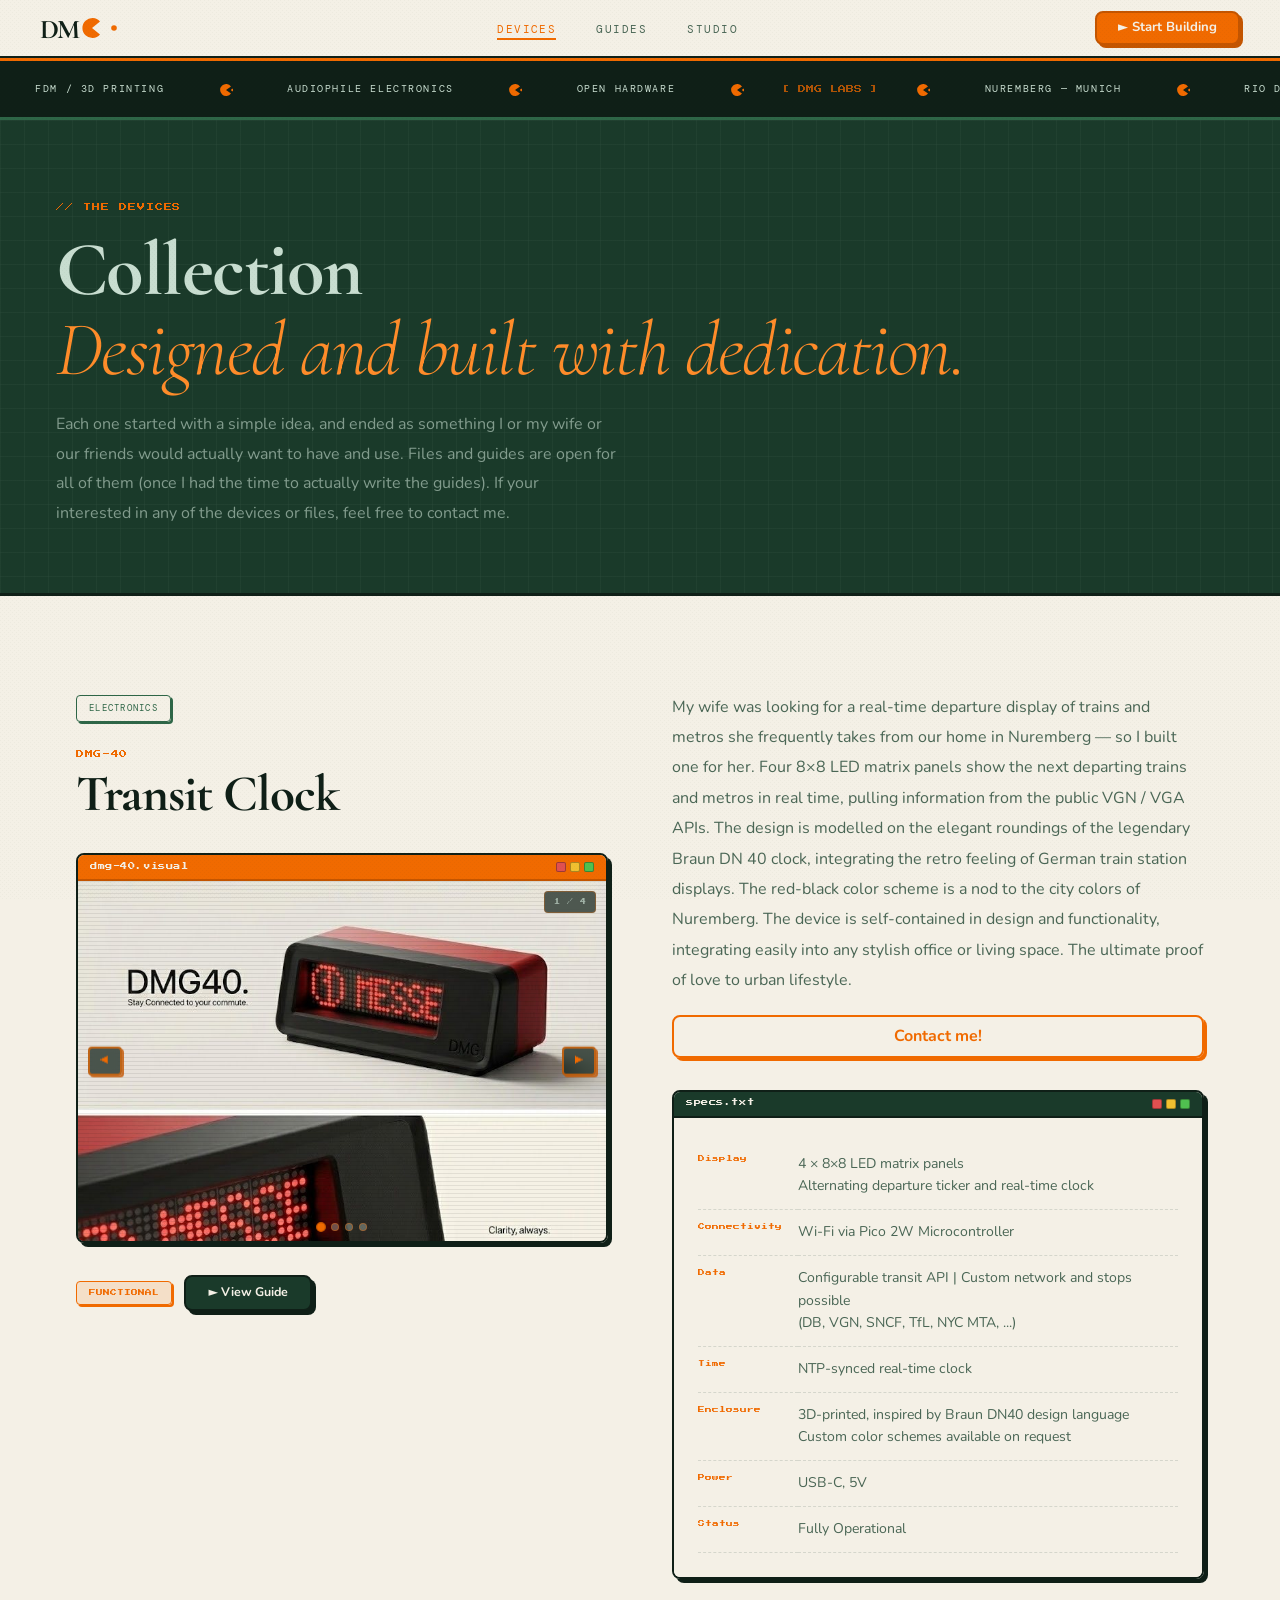
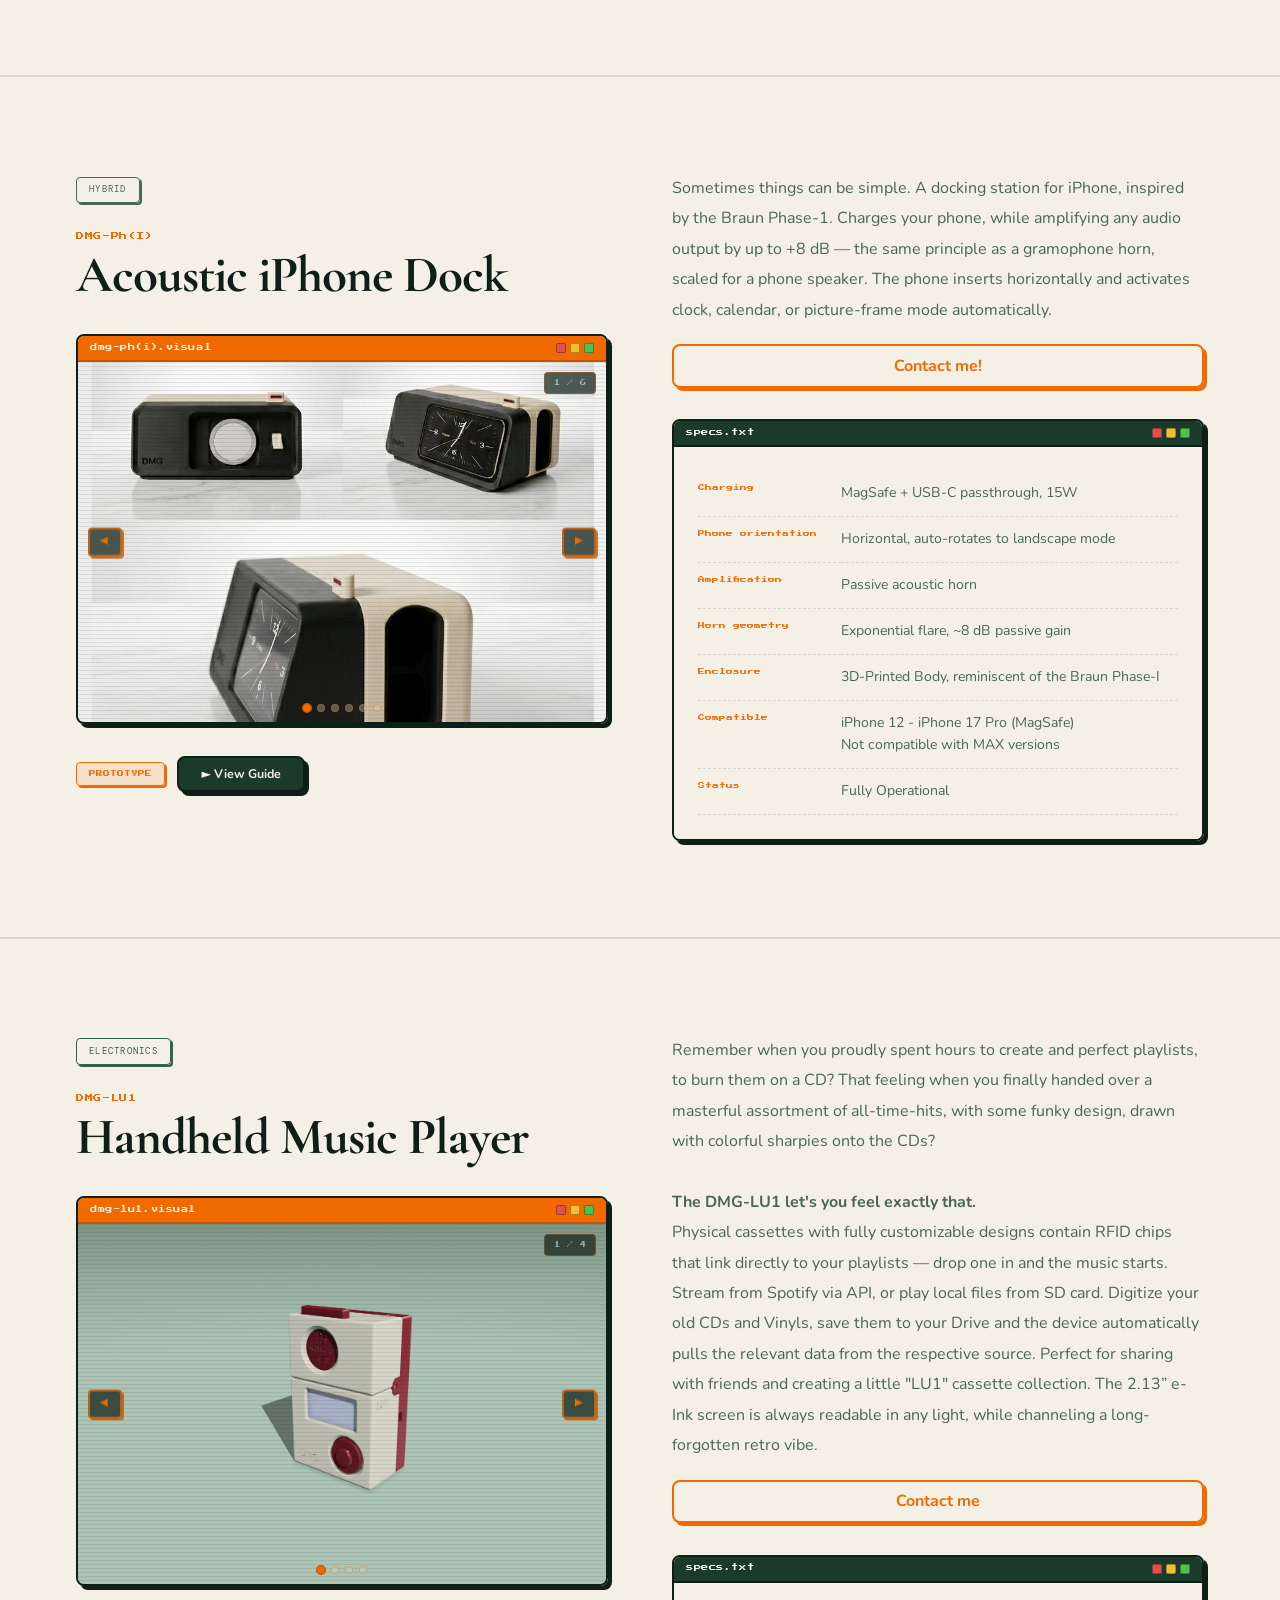
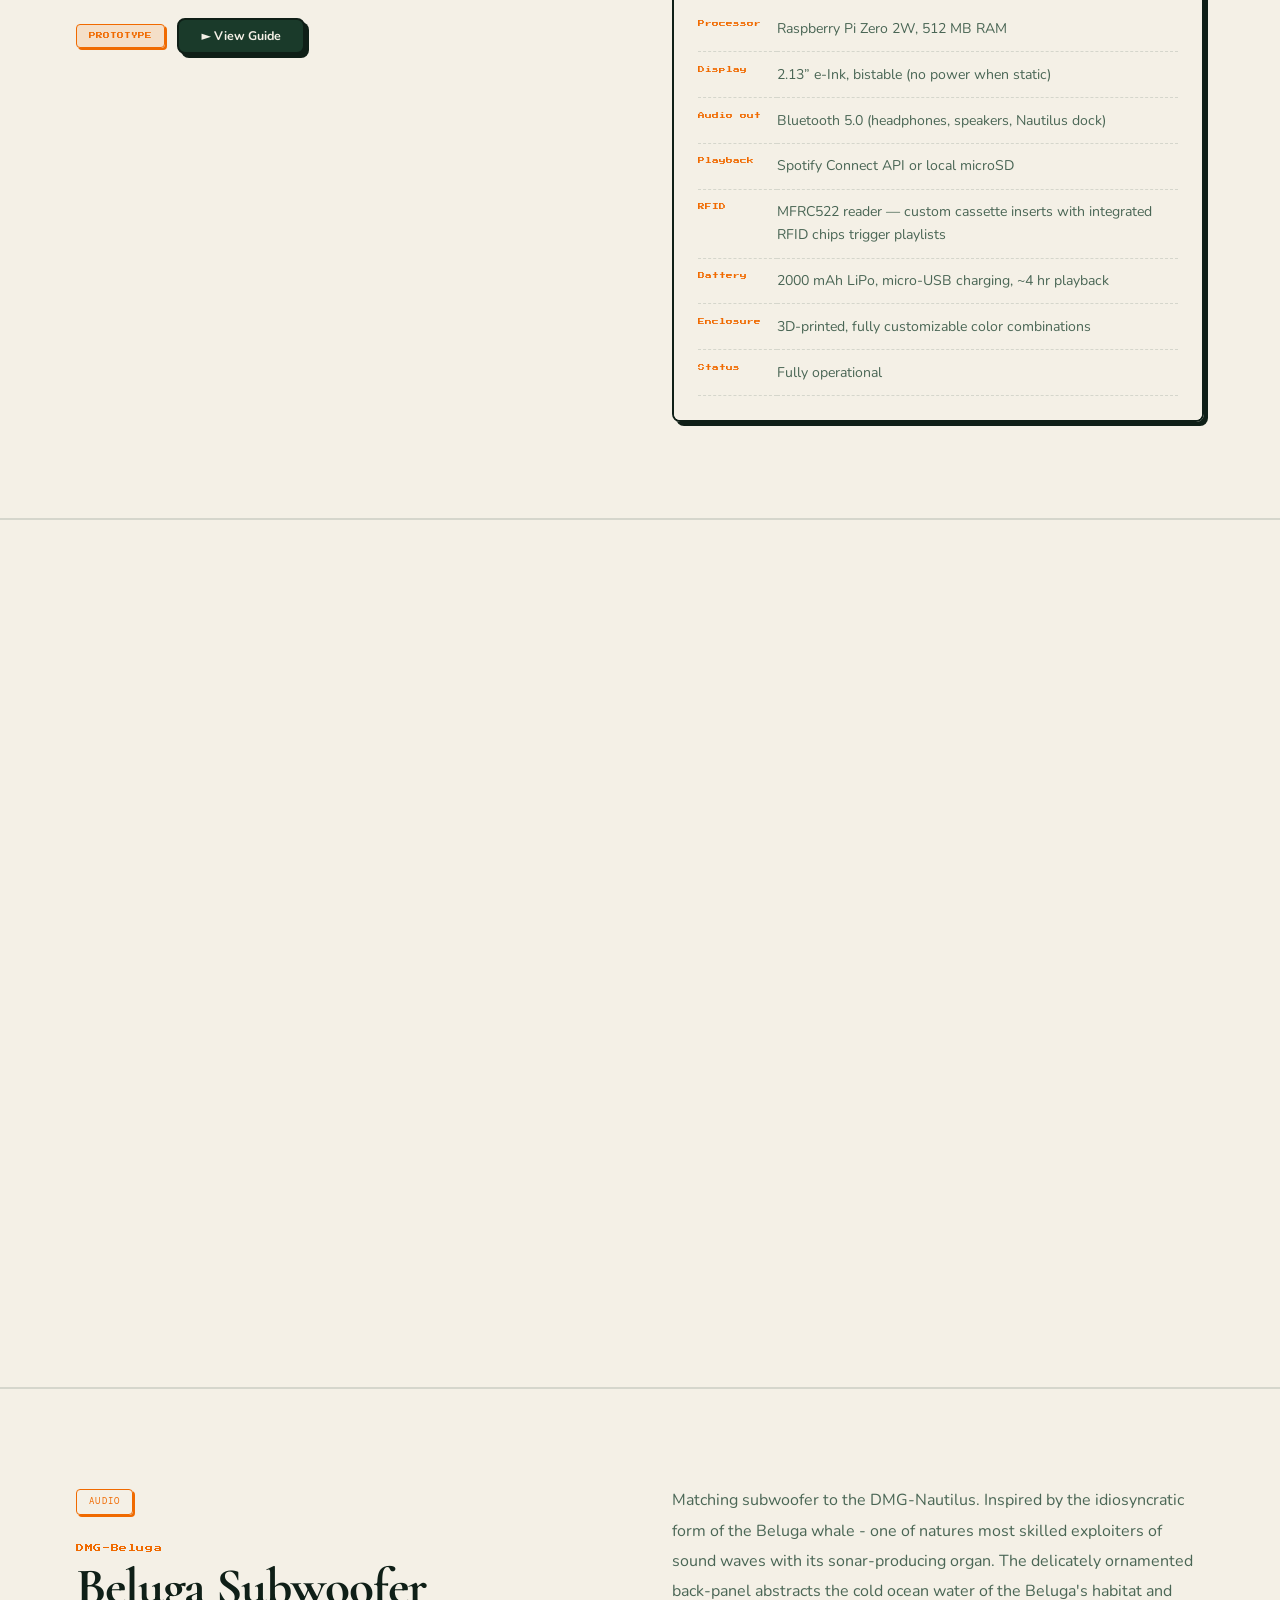
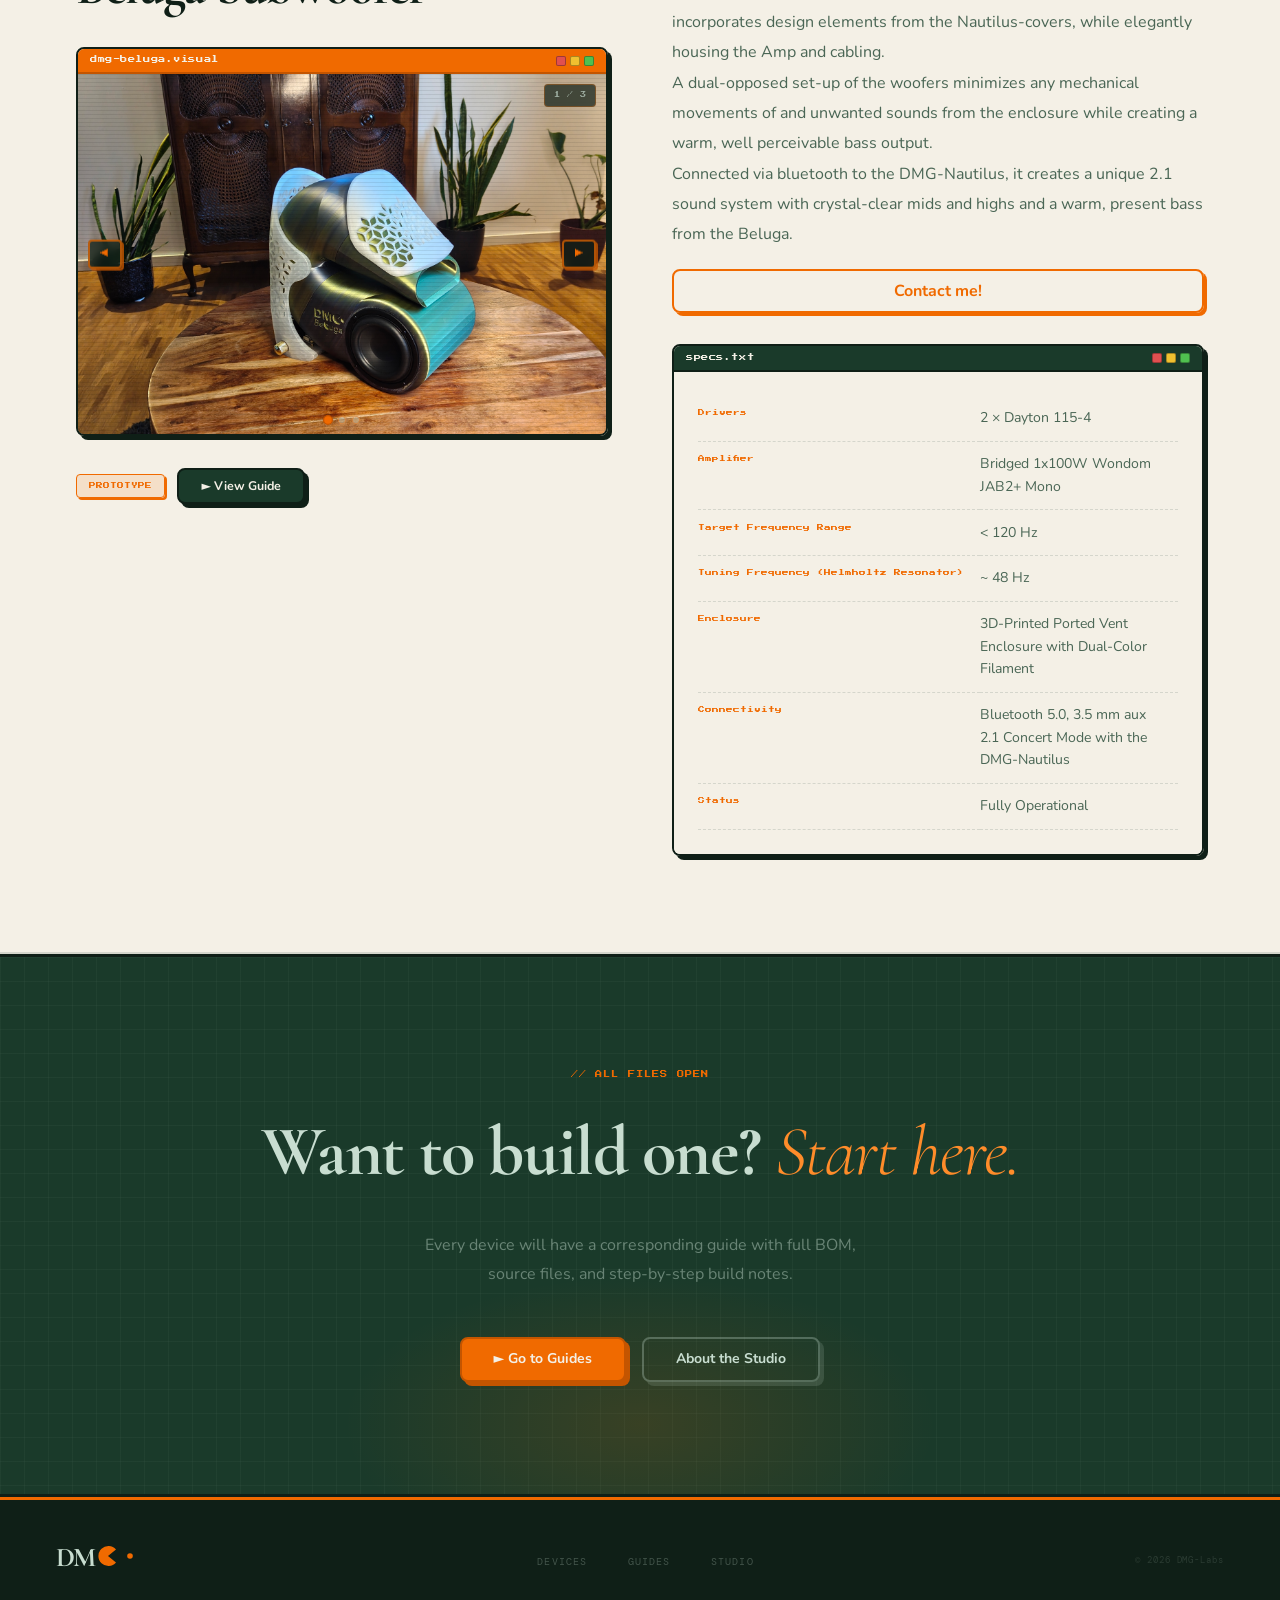
==== commit 916e333b: "Adjust devices page." ====
--- a/devices.html
+++ b/devices.html
@@ -732,7 +732,7 @@
                 </tr>
                 <tr>
                   <td class="spec-table-light__key">RFID</td>
-                  <td class="spec-table-light__val">PN532 reader — custom cassette inserts trigger playlists</td>
+                  <td class="spec-table-light__val">MFRC522 reader — custom cassette inserts with integrated RFID chips trigger playlists</td>
                 </tr>
                 <tr>
                   <td class="spec-table-light__key">Battery</td>
